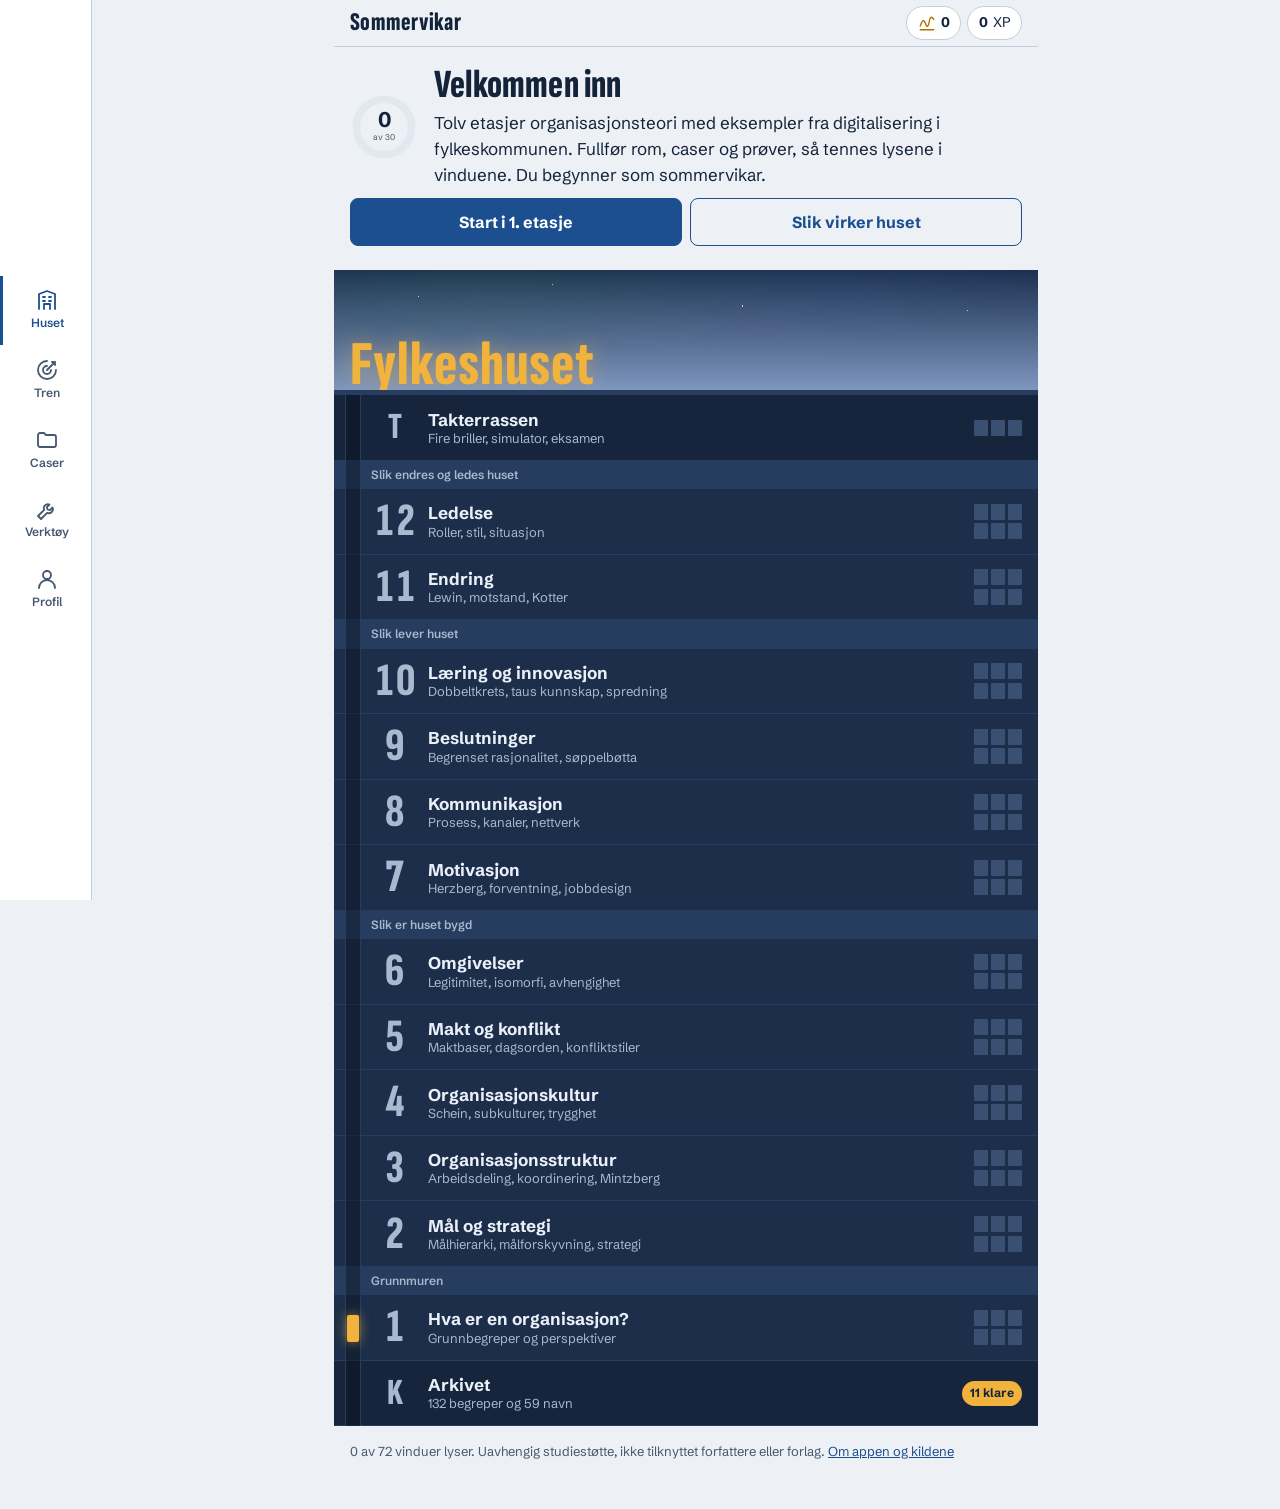
==== docs/index.html @ ef6d901f "Fylkeshuset: læringsapp i organisasjonsteori som installerbar nettapp Co-Authored-By: Claude Opus 5." ====
<!DOCTYPE html>
<html lang="nb">
<head>
<meta charset="utf-8">
<meta name="viewport" content="width=device-width, initial-scale=1, viewport-fit=cover">
<title>Fylkeshuset – organisasjonsteori</title>
<meta name="description" content="Spillifisert læringsapp i organisasjonsteori med caser fra kommunal og fylkeskommunal digitalisering.">
<meta name="theme-color" content="#1C2E49">
<meta name="color-scheme" content="light dark">
<link rel="manifest" href="manifest.webmanifest">
<link rel="icon" href="icons/icon.svg" type="image/svg+xml">
<link rel="apple-touch-icon" href="icons/apple-touch-icon.png">
<meta name="apple-mobile-web-app-capable" content="yes">
<meta name="mobile-web-app-capable" content="yes">
<meta name="apple-mobile-web-app-title" content="Fylkeshuset">
<meta name="apple-mobile-web-app-status-bar-style" content="black-translucent">
<link rel="preload" href="fonts/schibsted-grotesk-latin-400-normal.woff2" as="font" type="font/woff2" crossorigin>
<style>
@font-face{font-family:"Schibsted Grotesk";font-weight:400;font-style:normal;font-display:swap;src:url(fonts/schibsted-grotesk-latin-400-normal.woff2) format("woff2")}
@font-face{font-family:"Schibsted Grotesk";font-weight:400;font-style:italic;font-display:swap;src:url(fonts/schibsted-grotesk-latin-400-italic.woff2) format("woff2")}
@font-face{font-family:"Schibsted Grotesk";font-weight:600;font-style:normal;font-display:swap;src:url(fonts/schibsted-grotesk-latin-600-normal.woff2) format("woff2")}
@font-face{font-family:"Schibsted Grotesk";font-weight:700;font-style:normal;font-display:swap;src:url(fonts/schibsted-grotesk-latin-700-normal.woff2) format("woff2")}
@font-face{font-family:"Sofia Sans Extra Condensed";font-weight:600;font-style:normal;font-display:swap;src:url(fonts/sofia-sans-extra-condensed-latin-600-normal.woff2) format("woff2")}
@font-face{font-family:"Sofia Sans Extra Condensed";font-weight:800;font-style:normal;font-display:swap;src:url(fonts/sofia-sans-extra-condensed-latin-800-normal.woff2) format("woff2")}
</style>
<style>
:root{
  /* Fylkeshuset. Én venstrestilt kolonne. Fasaden er marineblå i begge temaer og er navet i appen.
     Rav er lys i vinduer og framdrift, blått er handling, grønt og rødt er bare riktig og galt. */
  --bg:#EDF1F6; --surface:#FFFFFF; --surface-2:#E1E8F0; --ink:#13233A; --ink-2:#46576E; --line:#C4CFDB;
  --action:#1B4F8F; --on-action:#FFFFFF; --action-soft:#DDE8F5;
  --glow:#F2B33D; --glow-ink:#754700; --glow-soft:#FBEED0; --mark:#B26F00;
  --ok:#17795A; --ok-soft:#DCF1E7; --bad:#B3362B; --bad-soft:#F9E2DF;
  --facade:#1C2E49; --facade-2:#263D5F; --facade-ink:#EAF0F8; --facade-ink-2:#A9B9CF; --pane:#3A5073;
  --sky-1:#1A2D4C; --sky-2:#7E97BF; --aur-k:.6;
  --f-display:"Sofia Sans Extra Condensed","FH Smal",sans-serif;
  --f-body:"Schibsted Grotesk",system-ui,-apple-system,"Segoe UI",Roboto,sans-serif;
  --r-s:4px; --r-m:8px; --fs:1;
  color-scheme:light;
}
@media (prefers-color-scheme:dark){
  :root:not([data-theme="light"]){
    --bg:#0A1422; --surface:#122035; --surface-2:#0E1A2B; --ink:#E8EEF6; --ink-2:#A8B7CB; --line:#2A3B55;
    --action:#8FBDF5; --on-action:#08121F; --action-soft:#192D49;
    --glow:#F5BC4B; --glow-ink:#F5BC4B; --glow-soft:#38290C; --mark:#F5BC4B;
    --ok:#62D3A4; --ok-soft:#0F3429; --bad:#FF9385; --bad-soft:#43201C;
    --facade:#15263E; --facade-2:#1F3554; --facade-ink:#EAF0F8; --facade-ink-2:#9FB0C8; --pane:#30476A;
    --sky-1:#050B15; --sky-2:#13233D; --aur-k:1;
    color-scheme:dark;
  }
}
:root[data-theme="dark"]{
  --bg:#0A1422; --surface:#122035; --surface-2:#0E1A2B; --ink:#E8EEF6; --ink-2:#A8B7CB; --line:#2A3B55;
  --action:#8FBDF5; --on-action:#08121F; --action-soft:#192D49;
  --glow:#F5BC4B; --glow-ink:#F5BC4B; --glow-soft:#38290C; --mark:#F5BC4B;
  --ok:#62D3A4; --ok-soft:#0F3429; --bad:#FF9385; --bad-soft:#43201C;
  --facade:#15263E; --facade-2:#1F3554; --facade-ink:#EAF0F8; --facade-ink-2:#9FB0C8; --pane:#30476A;
  --sky-1:#050B15; --sky-2:#13233D; --aur-k:1;
  color-scheme:dark;
}

/* Reserve for overskriftsfonten: smalner en lokal font slik at lange ord fortsatt får plass */
@font-face{font-family:"FH Smal";src:local("Arial Narrow"),local("Roboto Condensed"),local("Arial"),local("Roboto"),local("Helvetica Neue"),local("Liberation Sans");size-adjust:74%}

/* ---------- Grunnlag ---------- */
*,*::before,*::after{box-sizing:border-box}
html{height:100%;font-size:calc(100% * var(--fs));-webkit-text-size-adjust:100%}
body{margin:0;min-height:100%;background:var(--bg);color:var(--ink);font-family:var(--f-body);font-size:1.0625rem;line-height:1.55;overflow-x:hidden}
html.ov-open body{overflow:hidden}
h1,h2,h3,p,ul,ol,dl,dd,figure,blockquote,fieldset{margin:0;padding:0}
h1,h2{font-family:var(--f-display);font-weight:800;line-height:1.02;text-wrap:balance;letter-spacing:.005em}
h1{font-size:2.9rem} h2{font-size:1.85rem} h3{font-size:1rem;font-weight:700;line-height:1.3}
ul,ol{list-style:none} fieldset{border:0;min-width:0}
a{color:var(--action)} button,input,select,textarea{font:inherit;color:inherit}
button{cursor:pointer} button:disabled{cursor:default}
strong{font-weight:700}
:focus-visible{outline:3px solid var(--mark);outline-offset:2px}
[hidden]{display:none!important}
.vh2{position:absolute;width:1px;height:1px;overflow:hidden;clip:rect(0 0 0 0);white-space:nowrap}
.skip{position:absolute;left:-999px;top:0;background:var(--surface);padding:.5rem 1rem;z-index:50}
.skip:focus{left:0}
.dim{color:var(--ink-2);font-size:.9375rem}
.err{color:var(--bad);font-weight:600}
.ic{flex:none;vertical-align:-.2em}
.need-audio,.need-install{display:none!important}
.has-audio .need-audio{display:inline-flex!important}
.has-audio .need-audio.blk,.can-install .need-install{display:block!important}
.is-app .no-app{display:none!important}
.has-audio .no-audio{display:none}

/* ---------- Ramme ---------- */
.app{max-width:44rem;margin:0 auto;padding-bottom:5.25rem}
.top{position:sticky;top:0;z-index:5;display:flex;align-items:center;justify-content:space-between;gap:.75rem;padding:.4rem 1rem;background:var(--bg);border-bottom:1px solid var(--line)}
.merke{font:800 1.6rem/1 var(--f-display);color:var(--ink);text-decoration:none;letter-spacing:.01em}
.chips{display:flex;gap:.4rem}
.chip{display:inline-flex;align-items:center;gap:.3rem;min-height:2.1rem;padding:.15rem .65rem;border:1px solid var(--line);border-radius:2rem;background:var(--surface);color:var(--ink);text-decoration:none;font-size:.875rem;font-variant-numeric:tabular-nums}
.chip .ic{color:var(--mark)}
#view{padding:0 1rem 1rem;outline:0;display:flex;flex-direction:column;gap:1.5rem}
.tabs{position:fixed;left:0;right:0;bottom:0;z-index:6;display:flex;background:var(--surface);border-top:1px solid var(--line);padding-bottom:env(safe-area-inset-bottom,0)}
.tabs a{flex:1;display:flex;flex-direction:column;align-items:center;gap:.1rem;padding:.5rem .1rem .45rem;color:var(--ink-2);text-decoration:none;font-size:.75rem;font-weight:600;min-height:3.4rem;border-top:3px solid transparent;margin-top:-1px}
.tabs a.on{color:var(--action);border-top-color:var(--action)}
@media (min-width:62rem){
  body{padding-left:5.75rem}
  .tabs{top:0;right:auto;width:5.75rem;flex-direction:column;justify-content:center;border-top:0;border-right:1px solid var(--line)}
  .tabs a{flex:none;border-top:0;border-left:3px solid transparent;margin:0;padding:.8rem .1rem}
  .tabs a.on{border-left-color:var(--action)}
  .app{padding-bottom:2rem}
  .toasts{left:5.75rem}
}

/* ---------- Felles byggesteiner ---------- */
.btn{display:inline-flex;align-items:center;justify-content:center;gap:.5rem;min-height:3rem;padding:.55rem 1.15rem;border:1.5px solid var(--action);border-radius:var(--r-m);background:var(--action);color:var(--on-action);font-weight:700;font-size:1rem;line-height:1.2;text-decoration:none;text-align:center}
.btn.wide{width:100%}
.btn.ghost{background:transparent;color:var(--action)}
.btn.quiet{border-color:transparent;background:transparent;color:var(--action);padding-inline:.25rem;min-height:2.5rem}
.btn.danger{border-color:var(--bad);background:var(--bad);color:var(--surface)} .btn.quiet.danger{background:transparent;border-color:transparent;color:var(--bad)}
.btn:disabled{opacity:.45}
.ib{display:inline-flex;align-items:center;justify-content:center;width:2.75rem;height:2.75rem;flex:none;border:1.5px solid transparent;border-radius:var(--r-m);background:transparent;color:var(--ink)}
.ib:hover{background:var(--surface-2)} .ib.on{color:var(--action);border-color:var(--action);background:var(--action-soft)}
.ib.solid{background:var(--action);color:var(--on-action)}
.tg{min-height:2.25rem;padding:.2rem .7rem;border:1.5px solid var(--line);border-radius:2rem;background:var(--surface);font-size:.8125rem;font-weight:600;color:var(--ink-2)}
.tg.on{border-color:var(--action);background:var(--action-soft);color:var(--action)}
.chipb{display:inline-flex;align-items:center;min-height:2.4rem;padding:.3rem .8rem;border:1.5px solid var(--line);border-radius:2rem;background:var(--surface);font-size:.9375rem;text-align:left;line-height:1.25}
.chipb.on{border-color:var(--glow-ink);background:var(--glow-soft);color:var(--glow-ink);font-weight:700}
.rowb{display:flex;flex-wrap:wrap;gap:.6rem;align-items:center}
.rows{display:flex;flex-direction:column;gap:.5rem}
.rowb2,.door{display:grid;grid-template-columns:auto 1fr auto;gap:.8rem;align-items:center;width:100%;min-height:4rem;padding:.7rem .9rem;border:1px solid var(--line);border-left:.35rem solid var(--line);border-radius:var(--r-s);background:var(--surface);text-align:left;color:var(--ink)}
.rowb2:hover,.door:hover{border-color:var(--action)}
.rowb2.done,.door.done{border-left-color:var(--glow)}
.rowb2>.ic:first-child{color:var(--action)} .rowb2>.ic:last-child,.door>.ic{color:var(--ink-2)}
.dt{display:flex;flex-direction:column;gap:.1rem;min-width:0} .dt strong{line-height:1.25} .dt span{font-size:.875rem;color:var(--ink-2);line-height:1.35}
.rn{font:800 1.9rem/1 var(--f-display);min-width:1.6rem;text-align:center;color:var(--ink-2);font-variant-numeric:tabular-nums}
.rowb2.done .rn{color:var(--mark)}
.blk{display:block}
.sec{display:flex;flex-direction:column;gap:.7rem}
.sec>h2{padding-top:.2rem;border-top:3px solid var(--ink);padding-top:.55rem}
.vh{display:flex;flex-direction:column;gap:.5rem;padding-top:1.1rem}
.zl{font-size:.875rem;font-weight:600;color:var(--ink-2)}
.lead{font-size:1.125rem;max-width:36rem}
.backl{display:inline-flex;align-items:center;gap:.2rem;min-height:2.5rem;font-weight:600;text-decoration:none;align-self:flex-start}
.lbl{display:block;font-weight:700;font-size:.9375rem;margin-top:.3rem}
.ta,.tin,select{width:100%;padding:.65rem .75rem;border:1.5px solid var(--line);border-radius:var(--r-m);background:var(--surface);line-height:1.45}
.ta{resize:vertical;min-height:4.5rem} select{width:auto;padding:.4rem .5rem;min-height:2.5rem}
.ta:focus,.tin:focus{border-color:var(--action)}
.sw{display:flex;gap:.7rem;align-items:flex-start;min-height:2.75rem;padding:.35rem 0;cursor:pointer}
.sw input{width:1.4rem;height:1.4rem;flex:none;margin:.15rem 0 0;accent-color:var(--action)}
.seg{display:flex;flex-wrap:wrap;gap:.4rem;margin:.2rem 0}
.seg legend{font-weight:700;font-size:.9375rem;padding:0 0 .35rem;width:100%}
.seg label{flex:1;min-width:5.5rem;cursor:pointer}
.seg input{position:absolute;opacity:0;width:1px;height:1px}
.seg label span{display:flex;flex-direction:column;align-items:center;justify-content:center;min-height:2.75rem;padding:.3rem .5rem;border:1.5px solid var(--line);border-radius:var(--r-m);background:var(--surface);text-align:center;font-weight:600;font-size:.9375rem;line-height:1.2}
.seg small{font-weight:400;color:var(--ink-2);font-size:.8125rem}
.seg input:checked+span{border-color:var(--action);background:var(--action-soft);color:var(--action)}
.seg input:focus-visible+span{outline:3px solid var(--mark);outline-offset:2px}
.seg.sm label span{min-height:2.4rem;font-size:.8125rem}
.rng{display:flex;flex-direction:column;gap:.15rem;padding:.5rem 0}
.rng>span{display:flex;justify-content:space-between;gap:1rem} .rng small{color:var(--ink-2);font-size:.875rem}
.rng input{width:100%;accent-color:var(--action);min-height:2rem} .rng output{font-weight:700;font-variant-numeric:tabular-nums}
.names,.read{display:flex;flex-direction:column;gap:.55rem}
.names li{display:flex;flex-direction:column;padding-left:.8rem;border-left:2px solid var(--line)} .names span{color:var(--ink-2);font-size:.9375rem}
.read li{padding-left:.8rem;border-left:2px solid var(--line);font-size:.9375rem}
.note,em.note{font-style:normal;color:var(--ink-2);font-size:.8125rem}
.sec.note{font-size:1rem;color:var(--ink)}
.chipsl{display:flex;flex-wrap:wrap;gap:.4rem}
.tdef:not(:empty){padding:.7rem .9rem;background:var(--glow-soft);border-radius:var(--r-s);color:var(--ink)}
.pn{display:flex;justify-content:space-between;gap:1rem;border-top:1px solid var(--line);padding-top:.8rem}
.pn a{display:inline-flex;align-items:center;gap:.3rem;min-height:2.75rem;font-weight:600;text-decoration:none}
.toasts{position:fixed;left:0;right:0;top:.6rem;z-index:40;display:flex;flex-direction:column;align-items:center;gap:.4rem;pointer-events:none;padding:0 1rem}
.toast{display:flex;align-items:center;gap:.5rem;max-width:26rem;padding:.6rem .9rem;border-radius:var(--r-m);background:var(--ink);color:var(--bg);font-size:.9375rem;font-weight:600;box-shadow:0 6px 20px rgba(5,11,21,.3);animation:tin .25s ease-out}
.toast.big{background:var(--glow);color:#13233A;font-size:1.0625rem}
.toast.out{opacity:0;transition:opacity .4s}
@keyframes tin{from{transform:translateY(-.6rem);opacity:0}}

/* ---------- Huset ---------- */
.today{display:grid;grid-template-columns:auto 1fr;gap:.6rem 1rem;align-items:center;padding-top:1.1rem}
.today h1{font-size:2.5rem} .today p{margin-top:.25rem}
.tb{grid-column:1/-1;display:flex;flex-direction:column;gap:.5rem}
@media (min-width:34rem){.tb{flex-direction:row}}
.ring .rb{fill:none;stroke:var(--surface-2);stroke-width:7}
.ring .rf{fill:none;stroke:var(--glow);stroke-width:7;stroke-linecap:round;transition:stroke-dashoffset .6s}
.ring .rv{font:800 1.25rem var(--f-body);fill:var(--ink);font-variant-numeric:tabular-nums} .ring .rl{font-size:.5rem;fill:var(--ink-2)}
.sky{position:relative;height:7.5rem;margin:0 -1rem -1.5rem;background:linear-gradient(var(--sky-1),var(--sky-2));overflow:hidden}
.sky::before{content:"";position:absolute;inset:0;background:radial-gradient(1.5px 1.5px at 12% 22%,#fff 50%,transparent 51%),radial-gradient(1px 1px at 31% 12%,#fff 50%,transparent 51%),radial-gradient(1.5px 1.5px at 58% 30%,#fff 50%,transparent 51%),radial-gradient(1px 1px at 74% 14%,#fff 50%,transparent 51%),radial-gradient(1px 1px at 90% 34%,#fff 50%,transparent 51%);opacity:.7}
.au{position:absolute;inset:-45% -15% 5% -15%;background:radial-gradient(55% 55% at 28% 45%,rgba(98,224,160,.95),transparent 70%),radial-gradient(45% 50% at 68% 35%,rgba(110,170,255,.75),transparent 70%),radial-gradient(35% 45% at 52% 60%,rgba(176,124,240,.55),transparent 70%);filter:blur(16px);opacity:calc(var(--aur,.2) * var(--aur-k));animation:drift 18s ease-in-out infinite alternate}
@keyframes drift{from{transform:translateX(-4%) skewX(-6deg)}to{transform:translateX(4%) skewX(7deg)}}
.skilt{position:absolute;left:1rem;bottom:-.42rem;font:800 3.9rem/1 var(--f-display);color:var(--glow);letter-spacing:.015em;text-shadow:0 0 22px rgba(245,188,75,.45)}
.bldg{position:relative;margin:0 -1rem;background:var(--facade);color:var(--facade-ink);border-top:5px solid var(--facade-2)}
.shaft{position:absolute;left:.7rem;top:0;bottom:0;width:1rem;background:rgba(3,8,16,.35);border-inline:1px solid var(--facade-2)}
.car{position:absolute;left:1px;right:1px;top:0;height:1.7rem;background:var(--glow);border-radius:2px;box-shadow:0 0 12px rgba(245,188,75,.6);transition:top 1s cubic-bezier(.3,.1,.2,1)}
.fl{display:grid;grid-template-columns:3rem 1fr auto;gap:.6rem;align-items:center;min-height:4.1rem;padding:.45rem 1rem .45rem 2.3rem;border-bottom:1px solid var(--facade-2);color:inherit;text-decoration:none}
.fl:hover,.fl:focus-visible{background:var(--facade-2)}
.fl .no{font:800 2.9rem/1 var(--f-display);color:var(--facade-ink-2);text-align:center;font-variant-numeric:tabular-nums}
.fl.lit .no{color:var(--glow)}
.tx{display:flex;flex-direction:column;min-width:0} .ti{font-weight:700;line-height:1.25} .su{font-size:.8125rem;color:var(--facade-ink-2);line-height:1.3}
.win{display:grid;grid-template-columns:repeat(3,.85rem);gap:.22rem;flex:none}
.win i{height:1rem;background:var(--pane);border-radius:1px}
.win i.on{background:var(--glow);box-shadow:0 0 8px rgba(245,188,75,.65)}
.fl.full .win i.on{animation:glim 3.5s ease-in-out infinite alternate}
@keyframes glim{to{box-shadow:0 0 13px rgba(245,188,75,.95)}}
.fl.sp{background:rgba(3,8,16,.22)} .fl.sp .no{font-size:2.3rem}
.tag{font-size:.75rem;font-weight:700;padding:.2rem .5rem;border-radius:2rem;background:var(--glow);color:#13233A;white-space:nowrap}
.zone{padding:.3rem 1rem .3rem 2.3rem;font-size:.75rem;font-weight:600;color:var(--facade-ink-2);background:var(--facade-2)}
.fot{font-size:.8125rem;color:var(--ink-2);margin-top:-.6rem}

/* ---------- Etasje ---------- */
.fh{display:flex;flex-direction:column;gap:.6rem;padding-top:.6rem}
.fhr{display:grid;grid-template-columns:auto 1fr;gap:.9rem;align-items:end}
.super{font:800 7.6rem/.78 var(--f-display);color:var(--mark);font-variant-numeric:tabular-nums;letter-spacing:-.01em}
.fhr h1{font-size:clamp(1.8rem,7.4vw,3.1rem);hyphens:auto;overflow-wrap:anywhere}
.fmeta{display:flex;align-items:center;gap:.7rem;font-size:.875rem;color:var(--ink-2);flex-wrap:wrap}
.fmeta .win i{background:var(--surface-2);outline:1px solid var(--line)} .fmeta .win i.on{background:var(--glow);outline-color:var(--mark)}
.stars{display:flex;gap:.2rem;color:var(--line)} .stars .on{color:var(--mark)} .stars .on .ic{fill:var(--glow)}
.stars.sm{display:inline-flex}
.doors{display:flex;flex-direction:column;gap:.5rem}
.dw{width:.95rem;height:1.25rem;background:var(--surface-2);outline:1px solid var(--line);border-radius:1px}
.door.done .dw{background:var(--glow);outline-color:var(--mark);box-shadow:0 0 8px rgba(245,188,75,.6)}

/* ---------- Økter i fullskjerm ---------- */
.ov{position:fixed;inset:0;z-index:20;display:flex;flex-direction:column;background:var(--bg)}
.ov-top{display:flex;align-items:center;gap:.6rem;padding:.35rem .6rem;border-bottom:1px solid var(--line);min-height:3.4rem}
.ov-mid{flex:1;min-width:0;display:flex;align-items:center}
.ov-mid strong{font:800 1.5rem/1 var(--f-display);overflow:hidden;text-overflow:ellipsis;white-space:nowrap}
.cnt{font-size:.8125rem;font-weight:700;color:var(--ink-2);font-variant-numeric:tabular-nums;padding-right:.4rem;white-space:nowrap}
.ov-body{flex:1;overflow-y:auto;padding:1.1rem 1rem 1.5rem;outline:0;-webkit-overflow-scrolling:touch}
.col{max-width:40rem;margin:0 auto;display:flex;flex-direction:column;gap:1rem}
.ov-foot{display:flex;flex-direction:column;gap:.5rem;padding:.6rem 1rem calc(.6rem + env(safe-area-inset-bottom,0px));border-top:1px solid var(--line);background:var(--surface)}
.ov-foot:empty{display:none}
.ov-foot>*{max-width:40rem;width:100%;margin-inline:auto}
.ov-foot.two{flex-direction:row;justify-content:center} .ov-foot.two>*{flex:1;margin:0}
.prog,.xpbar,.mbar{height:.5rem;background:var(--surface-2);border-radius:1rem;overflow:hidden}
.prog{flex:1} .xpbar,.mbar{flex:none;width:100%}
.prog i,.xpbar i,.mbar i{display:block;height:100%;background:var(--glow);border-radius:1rem;transition:width .35s}
.segs{display:flex;gap:3px;flex:1} .segs i{flex:1;height:.45rem;background:var(--surface-2);border-radius:1px} .segs i.on{background:var(--glow)} .segs i.cur{background:var(--mark)}
.hint{font-size:.9375rem;color:var(--ink-2)} .hint.c{text-align:center;padding:.6rem 0}

.kort{display:flex;flex-direction:column;gap:.8rem}
.kort>h2{font-size:2.2rem}
.kort p{max-width:65ch}
.praksis,.teori{padding:.75rem .95rem;border-left:.3rem solid var(--action);background:var(--action-soft);border-radius:0 var(--r-s) var(--r-s) 0;display:flex;flex-direction:column;gap:.2rem}
.praksis .lbl,.teori .lbl{margin:0;font-size:.8125rem;color:var(--action)}
.teori{border-left-color:var(--mark);background:var(--glow-soft)} .teori .lbl{color:var(--glow-ink)}
.kilde{font-size:.875rem;color:var(--ink-2)}
.end{align-items:flex-start;padding-top:1rem}
.bigno{font:800 6rem/.85 var(--f-display);color:var(--mark);font-variant-numeric:tabular-nums}
.bigno span{font-size:1.9rem;color:var(--ink-2);letter-spacing:.01em}
.bigno.sm2{font-size:3.6rem} .bigno.sm2 span{font-size:1.4rem}
.xpline{display:inline-flex;align-items:center;gap:.3rem;font-weight:700;color:var(--glow-ink);background:var(--glow-soft);padding:.25rem .7rem;border-radius:2rem}
.take,.missl,.stepl{display:flex;flex-direction:column;gap:.5rem;width:100%}
.take li,.stepl li{padding-left:.8rem;border-left:3px solid var(--glow)}
.stepl{counter-reset:s} .stepl li{counter-increment:s} .stepl li::before{content:counter(s) ". ";font-weight:700}
.missl li{display:flex;flex-direction:column;gap:.15rem;padding:.6rem .8rem;border:1px solid var(--line);border-radius:var(--r-s);background:var(--surface)} .missl span{color:var(--ink-2);font-size:.9375rem}
.lamp{width:4.2rem;height:5.2rem;background:var(--facade);border-radius:2px;padding:.45rem;display:block}
.lamp i{display:block;height:100%;background:var(--glow);box-shadow:0 0 22px rgba(245,188,75,.8);animation:tenn 1.1s ease-out}
.lamp.wait i{animation:puls 1.6s ease-in-out infinite alternate}
@keyframes tenn{0%{background:var(--pane);box-shadow:none}35%{background:var(--glow)}50%{background:var(--pane)}70%,100%{background:var(--glow)}}
@keyframes puls{from{opacity:.35}to{opacity:1}}

/* ---------- Modeller ---------- */
.mbox{display:flex;flex-direction:column;gap:.6rem}
.modell{display:flex;flex-direction:column;gap:.4rem}
.mwrap{overflow-x:auto;padding:.6rem;border:1px solid var(--line);border-radius:var(--r-s);background:var(--surface)}
.msvg{display:block;width:100%;height:auto;max-width:30rem;margin:0 auto;color:var(--ink)}
.msvg text{font:600 12px var(--f-body);fill:currentColor} .msvg .sm{font-size:11px;font-weight:400}
.msvg .ml{stroke:currentColor;stroke-width:1.4;fill:none} .msvg .zig{stroke-width:2}
.msvg .wave{stroke:var(--action);stroke-width:1.5;stroke-dasharray:6 5}
.mp{cursor:pointer;outline:0}
.mp>rect,.mp>ellipse,.mp>polygon,.ms>rect,.ms>polygon{fill:var(--surface-2);stroke:currentColor;stroke-width:1.3}
.ms>rect,.ms>polygon{fill:none;stroke-dasharray:3 3}
.mp>.dash{fill:transparent;stroke-dasharray:5 4} .mp>.hit{fill:transparent;stroke:none}
.mp:hover>rect:not(.dash):not(.hit),.mp:hover>ellipse,.mp:hover>polygon{fill:var(--action-soft)}
.mp:focus-visible>rect,.mp:focus-visible>ellipse,.mp:focus-visible>polygon{stroke:var(--mark);stroke-width:3}
.mp[data-on]>rect:not(.dash):not(.hit),.mp[data-on]>ellipse,.mp[data-on]>polygon{fill:var(--glow);stroke:var(--mark);stroke-width:2}
.mp[data-on]>rect:not(.dash):not(.hit)~text,.mp[data-on]>ellipse~text,.mp[data-on]>polygon~text{fill:#13233A}
.mp[data-on]>.dash{stroke:var(--mark);stroke-width:3;stroke-dasharray:none}
.mp[data-on]>path.ml,.mp[data-on]>polyline.ml{stroke:var(--mark);stroke-width:3}
.mp[data-on]>.hit~text,.mp[data-on]>.dash~text{fill:var(--mark);font-weight:700}
.msvg .pl{fill:var(--surface-2);stroke:var(--line)} .msvg .mid{stroke:var(--line);stroke-dasharray:4 4} .msvg .q{fill:var(--ink-2)}
.sd circle{stroke:var(--ink);stroke-width:1.6;fill:var(--surface)} .sd text{font-size:11px}
.sd.hp circle{fill:var(--ink)} .sd.hp text{fill:var(--bg)} .sd.hn circle{stroke-dasharray:3 2.5}
figcaption{font-size:.875rem;color:var(--ink-2)}
.mchips{display:flex;flex-wrap:wrap;gap:.4rem}
.minfo{padding:.75rem .95rem;background:var(--glow-soft);border-left:.3rem solid var(--mark);border-radius:0 var(--r-s) var(--r-s) 0;min-height:4.6rem;color:var(--ink)}
.minfo h3{margin-bottom:.15rem} .minfo .dim{color:var(--ink-2)}

/* ---------- Spørsmål ---------- */
.from{font-size:.8125rem;font-weight:600;color:var(--ink-2)}
.scen{padding:.75rem .95rem;border-left:.3rem solid var(--ink);background:var(--surface);border-radius:0 var(--r-s) var(--r-s) 0;font-size:1.0625rem}
.qq{font-family:var(--f-body);font-size:1.25rem;font-weight:700;line-height:1.3;letter-spacing:0}
.gap{display:inline-block;min-width:5.5rem;padding:0 .3rem;border-bottom:3px solid var(--mark);color:var(--glow-ink);text-align:center}
.opts{display:flex;flex-direction:column;gap:.5rem}
.opts.two{flex-direction:row} .opts.two .opt{flex:1;justify-content:center}
.opt{display:flex;gap:.6rem;align-items:flex-start;width:100%;min-height:3.25rem;padding:.8rem .9rem;border:1.5px solid var(--line);border-radius:var(--r-m);background:var(--surface);text-align:left;line-height:1.35;color:var(--ink)}
.opt:not(:disabled):hover{border-color:var(--action)}
.opt.sel{border-color:var(--action);background:var(--action-soft)}
.opt.ok,.opt.p2{border-color:var(--ok);background:var(--ok-soft)} .opt.bad,.opt.p0{border-color:var(--bad);background:var(--bad-soft)}
.opt.p1{border-color:var(--mark);background:var(--glow-soft)}
.opt.miss{border-color:var(--ok);border-style:dashed} .opt.dimd{opacity:.55}
.opt:disabled{opacity:1} .opt.dimd:disabled{opacity:.55}
.mk{flex:none;width:1.15rem;display:inline-flex;margin-top:.1rem} .mk:empty{display:none}
.ok>.mk{color:var(--ok)} .bad>.mk{color:var(--bad)} .miss>.mk{color:var(--ok)}
.match{display:grid;grid-template-columns:1fr 1fr;gap:.5rem}
.mcol{display:flex;flex-direction:column;gap:.45rem}
.mitem,.oitem{display:flex;gap:.5rem;align-items:flex-start;width:100%;min-height:3.1rem;padding:.55rem .6rem;border:1.5px solid var(--line);border-radius:var(--r-m);background:var(--surface);text-align:left;font-size:.9375rem;line-height:1.3;color:var(--ink)}
.mitem.sel{border-color:var(--action);background:var(--action-soft)} .mitem.set{border-color:var(--mark)}
.nb{flex:none;display:inline-flex;align-items:center;justify-content:center;width:1.5rem;height:1.5rem;border-radius:50%;background:var(--ink);color:var(--bg);font-size:.8125rem;font-weight:700}
.nb.e{background:transparent;border:1.5px dashed var(--line)}
.ord{display:flex;flex-direction:column;gap:.4rem;counter-reset:o}
.ord li{counter-increment:o;display:flex;gap:.5rem;align-items:center} .ord li::before{content:counter(o);font:800 1.6rem/1 var(--f-display);color:var(--mark);min-width:1.2rem;text-align:center}
.ord .oitem{border-color:var(--mark)}
.pool{display:flex;flex-direction:column;gap:.4rem;padding-top:.6rem;border-top:1px dashed var(--line)} .pool:empty{display:none}
.res{display:flex;flex-direction:column;gap:.4rem}
.res li{display:flex;gap:.55rem;align-items:flex-start;padding:.55rem .7rem;border:1.5px solid;border-radius:var(--r-m);line-height:1.35}
.res li.ok{border-color:var(--ok);background:var(--ok-soft)} .res li.bad{border-color:var(--bad);background:var(--bad-soft)}
.res.num{counter-reset:n} .res.num li{counter-increment:n} .res.num li>span:last-child::before{content:counter(n) ". ";font-weight:700}
.res li>span:last-child{display:block}
.sitem{display:flex;flex-direction:column;gap:.4rem;justify-content:center;min-height:7rem;padding:1rem;border:2px solid var(--line);border-radius:var(--r-m);background:var(--surface);font-size:1.125rem;font-weight:600;text-align:center}
.sitem.ok{border-color:var(--ok);background:var(--ok-soft)} .sitem.bad{border-color:var(--bad);background:var(--bad-soft)}
.sres{font-size:.9375rem;font-weight:700} .sitem.ok .sres{color:var(--ok)} .sitem.bad .sres{color:var(--bad)}
.scats{display:grid;grid-template-columns:1fr 1fr;gap:.5rem} .scats.n3{grid-template-columns:1fr} .scats .btn{min-height:3.4rem}
@media (min-width:30rem){.scats.n3{grid-template-columns:repeat(3,1fr)}}
.fb{padding:.8rem .95rem;border:1.5px solid;border-radius:var(--r-m);display:flex;flex-direction:column;gap:.3rem}
.fb.ok,.fb.p2{border-color:var(--ok);background:var(--ok-soft)} .fb.bad,.fb.p0{border-color:var(--bad);background:var(--bad-soft)} .fb.part,.fb.p1{border-color:var(--mark);background:var(--glow-soft)}
.fbh{display:flex;flex-wrap:wrap;align-items:center;gap:.45rem}
.fb.ok .fbh,.fb.p2 .fbh{color:var(--ok)} .fb.bad .fbh,.fb.p0 .fbh{color:var(--bad)} .fb.part .fbh,.fb.p1 .fbh{color:var(--glow-ink)}
.gain{font-size:.8125rem;font-weight:700;padding:.1rem .5rem;border-radius:2rem;background:var(--surface);color:var(--ink)}
.andre{font-size:.9375rem} .andre summary{cursor:pointer;font-weight:600;color:var(--action);min-height:2.5rem;display:flex;align-items:center} .andre p{margin-top:.5rem;color:var(--ink-2)}

/* ---------- Simulator, kort, briller, veileder ---------- */
.meters{display:grid;grid-template-columns:1fr 1fr;gap:.5rem .9rem;padding:.7rem .8rem;border:1px solid var(--line);border-radius:var(--r-s);background:var(--surface);width:100%}
.meter{display:flex;flex-direction:column;gap:.25rem;font-size:.8125rem;font-weight:600} .meter>span{display:flex;justify-content:space-between}
.meter em{font-style:normal;font-variant-numeric:tabular-nums} em.up{color:var(--ok)} em.dn{color:var(--bad)}
.meter .mbar i{background:var(--action)} .meter.low .mbar i{background:var(--bad)}
.path{display:flex;flex-direction:column;gap:.4rem;width:100%;counter-reset:p}
.path li{counter-increment:p;display:grid;grid-template-columns:1.6rem 1fr;gap:0 .5rem;padding:.45rem .6rem;border:1px solid var(--line);border-left:.3rem solid var(--line);border-radius:var(--r-s);background:var(--surface)}
.path li::before{content:counter(p);grid-row:1/3;font:800 1.5rem/1.1 var(--f-display);color:var(--ink-2)} .path li.ok{border-left-color:var(--glow)} .path span{font-size:.875rem;color:var(--ink-2)}
.flash{display:flex;flex-direction:column;gap:.8rem;justify-content:center;width:100%;min-height:17rem;padding:1.4rem 1.2rem;border:1.5px solid var(--line);border-top:.5rem solid var(--facade);border-radius:var(--r-s);background:var(--surface);text-align:left;color:var(--ink)}
.flash.flip{border-top-color:var(--glow)}
.ft{font:800 2.7rem/1 var(--f-display);hyphens:auto;overflow-wrap:anywhere} .fd{font-size:1.125rem}
.rate{display:grid;grid-template-columns:repeat(3,1fr);gap:.5rem} .rate .btn{padding-inline:.3rem}
.lensb{display:grid;grid-template-columns:1fr 1fr;gap:.5rem}
.lensb button{display:flex;align-items:center;gap:.5rem;min-height:3rem;padding:.5rem .7rem;border:1.5px solid var(--line);border-radius:var(--r-m);background:var(--surface);font-weight:600;text-align:left;color:var(--ink)}
.lensb button.seen{border-color:var(--mark)} .lensb button[aria-selected="true"]{border-color:var(--action);background:var(--action-soft);color:var(--action)}
.lensp{display:flex;flex-direction:column;gap:.3rem;padding:.9rem 1rem;border:1px solid var(--line);border-radius:var(--r-s);background:var(--surface)} .lensp h3{margin-top:.5rem}
.ask{font-style:italic;color:var(--ink-2)}
.chat{gap:.7rem}
.sug{display:flex;flex-direction:column;gap:.4rem;align-items:flex-start}
.ticks{display:flex;flex-direction:column}
.how{display:flex;flex-direction:column;gap:.8rem} .how dt{font-weight:700} .how dd{color:var(--ink-2)}

/* ---------- Verktøy ---------- */
.exn{display:flex;gap:.5rem;align-items:flex-start;padding:.55rem .8rem;border:1.5px dashed var(--mark);border-radius:var(--r-s);font-size:.9375rem;color:var(--glow-ink);background:var(--glow-soft)}
.tlist{display:flex;flex-direction:column;gap:.6rem}
.tlist li{display:flex;flex-direction:column;gap:.4rem;padding:.6rem;border:1px solid var(--line);border-radius:var(--r-s);background:var(--surface)}
.tl1{display:flex;gap:.5rem;align-items:center} .tl1 .tin{flex:1;min-width:0}
.tl2{display:flex;flex-wrap:wrap;gap:.4rem .9rem;align-items:center;font-size:.875rem} .tl2 label,.mini{display:inline-flex;align-items:center;gap:.35rem;font-size:.875rem;white-space:nowrap}
.strat{margin-left:auto;font-weight:700;color:var(--glow-ink);background:var(--glow-soft);padding:.15rem .6rem;border-radius:2rem}
.tug{height:1.1rem;background:var(--ink-2);border-radius:1rem;overflow:hidden;position:relative}
.tug i{display:block;height:100%;background:var(--action);transition:width .35s} .tug::after{content:"";position:absolute;left:50%;top:-2px;bottom:-2px;width:2px;background:var(--bg)}
.tugl{display:flex;justify-content:space-between;font-size:.875rem;font-weight:600}
.ksteps{display:flex;flex-direction:column;gap:.7rem;counter-reset:k}
.ksteps li{counter-increment:k} .ksteps legend::before{content:counter(k) ". "}

/* ---------- Profil og arkiv ---------- */
.cal{display:grid;grid-template-columns:repeat(7,1fr);gap:.3rem;max-width:20rem}
.cal b{font-size:.6875rem;font-weight:600;color:var(--ink-2);text-align:center}
.cal i,.legend i{display:block;height:1.5rem;background:var(--surface-2);border-radius:2px}
.cal i.on,.legend i.on{background:var(--glow)} .cal i.some,.legend i.some{background:var(--glow-soft);outline:1px solid var(--mark);outline-offset:-1px}
.cal i.frz,.legend i.frz{background:var(--action-soft);outline:1px dashed var(--action);outline-offset:-1px} .cal i.fut{opacity:.35} .cal i.now{box-shadow:0 0 0 2px var(--ink)}
.legend{display:flex;flex-wrap:wrap;gap:.3rem 1rem;font-size:.8125rem;color:var(--ink-2)} .legend span{display:inline-flex;align-items:center;gap:.35rem} .legend i{width:1rem;height:1rem}
.mast{display:flex;flex-direction:column}
.mast a{display:grid;grid-template-columns:1.5rem minmax(0,1fr) 4.5rem 3rem;gap:.6rem;align-items:center;min-height:2.75rem;padding:.2rem 0;border-bottom:1px solid var(--line);color:var(--ink);text-decoration:none;font-size:.9375rem}
.mn{font:800 1.5rem/1 var(--f-display);color:var(--ink-2);text-align:center} .mt{overflow:hidden;text-overflow:ellipsis;white-space:nowrap}
.mb{height:.5rem;background:var(--surface-2);border-radius:1rem;overflow:hidden} .mb i{display:block;height:100%;background:var(--glow)}
.mpc{font-size:.8125rem;color:var(--ink-2);text-align:right;font-variant-numeric:tabular-nums}
.badges{display:grid;grid-template-columns:repeat(auto-fill,minmax(9.5rem,1fr));gap:.5rem}
.badge{display:flex;flex-direction:column;gap:.15rem;padding:.7rem;border:1.5px dashed var(--line);border-radius:var(--r-s);color:var(--ink-2)}
.badge strong{font-size:.9375rem;line-height:1.2} .badge span{font-size:.8125rem;line-height:1.3}
.badge.on{border:1.5px solid var(--mark);background:var(--glow-soft);color:var(--ink)} .badge.on .ic{color:var(--mark)}
.about h3{margin-top:.4rem}
.arkbar{display:flex;flex-wrap:wrap;gap:.5rem;align-items:center}
.tabs2{display:flex;border:1.5px solid var(--line);border-radius:var(--r-m);overflow:hidden}
.tabs2 button{min-height:2.75rem;padding:.3rem 1rem;border:0;background:var(--surface);font-weight:600;color:var(--ink-2)} .tabs2 button[aria-selected="true"]{background:var(--action);color:var(--on-action)}
.srch{flex:1;min-width:11rem;display:flex;align-items:center;gap:.4rem;padding:0 .7rem;border:1.5px solid var(--line);border-radius:var(--r-m);background:var(--surface);color:var(--ink-2)}
.srch input{flex:1;min-width:0;min-height:2.75rem;border:0;background:transparent;color:var(--ink);outline:0} .srch:focus-within{border-color:var(--action)}
.gloss{display:flex;flex-direction:column}
.gloss>div{padding:.65rem 0;border-bottom:1px solid var(--line)}
.gloss dt{display:flex;justify-content:space-between;gap:.8rem;align-items:center;font-weight:700} .gloss dd{color:var(--ink-2);font-size:.9375rem}
.pips{display:inline-flex;gap:.18rem;flex:none} .pips i{width:.45rem;height:.45rem;border-radius:50%;background:var(--surface-2);outline:1px solid var(--line)} .pips i.on{background:var(--glow);outline-color:var(--mark)}

@media (prefers-reduced-motion:reduce){
  *,*::before,*::after{animation:none!important;transition:none!important;scroll-behavior:auto!important}
}

</style>
</head>
<body>
<a class="skip" href="#view">Hopp til innholdet</a>
<div class="app">
  <header class="top">
    <a class="merke" href="#huset">Fylkeshuset</a>
    <div class="chips"><a class="chip" href="#profil" id="chip-st"></a><a class="chip" href="#profil" id="chip-xp"></a></div>
  </header>
  <main id="view" tabindex="-1"></main>
</div>
<nav class="tabs" aria-label="Hovedmeny">
  <a href="#huset" data-t="huset"><svg class="ic" width="24" height="24" viewBox="0 0 24 24" fill="none" stroke="currentColor" stroke-width="1.8" stroke-linecap="round" stroke-linejoin="round" aria-hidden="true"><path d="M4 21V6l8-3 8 3v15M9 21v-5h6v5M8 9h2M14 9h2M8 13h2M14 13h2"/></svg>Huset</a>
  <a href="#tren" data-t="tren"><svg class="ic" width="24" height="24" viewBox="0 0 24 24" fill="none" stroke="currentColor" stroke-width="1.8" stroke-linecap="round" stroke-linejoin="round" aria-hidden="true"><path d="M12 3a9 9 0 1 0 9 9M12 8a4 4 0 1 0 4 4M12 12l8-8M17 4h3v3"/></svg>Tren</a>
  <a href="#caser" data-t="caser"><svg class="ic" width="24" height="24" viewBox="0 0 24 24" fill="none" stroke="currentColor" stroke-width="1.8" stroke-linecap="round" stroke-linejoin="round" aria-hidden="true"><path d="M3 7a2 2 0 0 1 2-2h4l2 2h8a2 2 0 0 1 2 2v8a2 2 0 0 1-2 2H5a2 2 0 0 1-2-2z"/></svg>Caser</a>
  <a href="#verktoy" data-t="verktoy"><svg class="ic" width="24" height="24" viewBox="0 0 24 24" fill="none" stroke="currentColor" stroke-width="1.8" stroke-linecap="round" stroke-linejoin="round" aria-hidden="true"><path d="M14.5 6.5a4 4 0 0 0-5.3 5.3L3 18l3 3 6.2-6.2a4 4 0 0 0 5.3-5.3l-2.6 2.6-2.4-.6-.6-2.4z"/></svg>Verktøy</a>
  <a href="#profil" data-t="profil"><svg class="ic" width="24" height="24" viewBox="0 0 24 24" fill="none" stroke="currentColor" stroke-width="1.8" stroke-linecap="round" stroke-linejoin="round" aria-hidden="true"><path d="M12 12a4 4 0 1 0 0-8 4 4 0 0 0 0 8zM4 21a8 8 0 0 1 16 0"/></svg>Profil</a>
</nav>
<div id="ov" class="ov" role="dialog" aria-modal="true" hidden></div>
<div id="toasts" class="toasts" role="status" aria-live="polite"></div>
<script>
'use strict';
/* Fylkeshuset – faginnhold, etasje 1–3.
   Tekstkort har h (overskrift), b (brødtekst), ex (i praksis), fig (modell), src (kilde).
   Spørsmål har ty: mc (a[0] er riktig), tf (sant), multi (ok/no), match (pairs), order (items i riktig rekkefølge),
   sort (cats + items [tekst, kategori]), gap (q med ___, a[0] er riktig). */
const F = [];

F.push({
  n: 1, id: 'f1', zone: 0,
  t: `Hva er en organisasjon?`,
  k: `Organisasjon og organisasjonsteori`,
  intro: `Før du tar heisen videre, trenger du grunnmuren. Hva skiller en organisasjon fra en vennegjeng, hvorfor er fylkeskommunen noe annet enn en bedrift, og hva skal du egentlig med teori?`,
  rooms: [
    { id: 'f1r1', t: `Et system med et oppdrag`, cards: [
      { h: `Hva gjør noe til en organisasjon?`,
        b: `En mye brukt definisjon sier at en organisasjon er **et sosialt system som er bevisst konstruert for å løse oppgaver og nå bestemte mål**. Hvert ledd betyr noe. *Sosialt* fordi mennesker samhandler. *System* fordi delene henger sammen og trenger ressurser utenfra. *Bevisst konstruert* fordi noen har valgt arbeidsdeling og regler. *Mål* fordi organisasjonen finnes for å få noe til.`,
        ex: `Skarvøy fylkeskommune er konstruert for å løse oppgaver som videregående opplæring, fylkesveier, kollektivtransport og tannhelse. Køen på bussholdeplassen deler et mål om å komme fram, men ingen har organisert den.`,
        src: `Definisjonen bygger på Etzioni og brukes i de fleste lærebøker, også hos Jacobsen og Thorsvik.` },
      { h: `Hvorfor organiserer vi oss?`,
        b: `Organisasjoner løser to problemer samtidig. **Arbeidsdeling** lar folk spesialisere seg og bli gode på noe. **Koordinering** sørger for at de spesialiserte bidragene henger sammen. Jo mer du deler opp arbeidet, jo større blir behovet for å samordne. Nesten alle temaene videre i huset handler om denne spenningen.`,
        ex: `Når fylkeskommunen innfører nytt saksbehandlingssystem, trengs jurister, arkivarer, IT-arkitekter og saksbehandlere. Hver gruppe kan sitt. Prosjektet står og faller på om noen får bidragene til å møtes.` },
      { ty: 'mc', q: `Hvilket kjennetegn skiller tydeligst en organisasjon fra en tilfeldig gruppe mennesker?`,
        a: [`Den er bevisst konstruert for å løse oppgaver og nå mål`, `Den består av mange mennesker`, `Medlemmene kjenner hverandre godt`, `Den har eget bygg og egen logo`],
        why: `Størrelse, vennskap og bygg avgjør ikke. Det avgjørende er at noen har konstruert arbeidsdeling og regler for å nå bestemte mål.` },
      { h: `Formelt og uformelt`,
        b: `Organisasjonskartet viser den **formelle** organisasjonen: stillinger, linjer, regler og rutiner. Ved siden av lever den **uformelle**: vaner, vennskap, uskrevne regler og hvem folk faktisk spør om råd. Begge påvirker hva som skjer. Den som bare leser organisasjonskartet, forstår halve huset.`,
        ex: `På papiret går alle bestillinger til IT gjennom tjenesteportalen. I praksis går mange innom Nora i tredje etasje først, fordi hun vet hvem som kan hjelpe. Det er uformell struktur i arbeid.` },
      { ty: 'tf', q: `Den uformelle organisasjonen er et tegn på at ledelsen har mistet kontrollen.`, sant: false,
        why: `Uformelle trekk finnes i alle organisasjoner. De kan både støtte og motvirke de formelle målene, og gode ledere regner med dem.` }
    ]},
    { id: 'f1r2', t: `Det offentlige er annerledes`, cards: [
      { h: `Folkevalgt styring`,
        b: `En fylkeskommune ledes ytterst av **folkevalgte**. Fylkestinget vedtar mål og budsjett, og administrasjonen under fylkeskommunedirektøren iverksetter. Målene er derfor resultat av politiske kompromisser. De kan være mange, vage og delvis i strid med hverandre. Det er en del av demokratiet og ikke et tegn på dårlig ledelse.`,
        ex: `Fylkestinget vil ha bedre digitale tjenester, lavere kostnader, lokale arbeidsplasser og sterkere personvern samtidig. Digitaliseringsavdelingen må leve med alle fire.`,
        src: `Christensen mfl. kaller offentlige organisasjoner multifunksjonelle: de skal ivareta mange hensyn på én gang.` },
      { h: `Verdier en bedrift kan velge bort`,
        b: `Offentlige organisasjoner skal ivareta **likebehandling, rettssikkerhet, åpenhet og etterprøvbarhet**. Lover om forvaltning, innsyn, arkiv, personvern, universell utforming og anskaffelser setter rammer for hvordan arbeidet gjøres. Rammene gjør noen ting tregere. De gjør også at innbyggerne kan stole på forvaltningen.`,
        ex: `En oppstartsbedrift kan lansere en halvferdig app og rette feil underveis. Fylkeskommunen må først vite hvor dataene lagres, om løsningen kan brukes med skjermleser, og hvordan vedtak dokumenteres.` },
      { ty: 'multi', q: `Hvilke trekk er typiske for offentlige organisasjoner?`,
        ok: [`Folkevalgt ledelse`, `Mange og delvis motstridende mål`, `Krav om åpenhet og likebehandling`],
        no: [`Overskudd til eierne som hovedmål`, `Fritt valg av hvilke kunder de vil betjene`],
        why: `Offentlige organisasjoner er politisk styrt, skal ivareta mange hensyn samtidig og kan ikke velge bort innbyggere.` },
      { h: `Ingen kunder, men innbyggere`,
        b: `Fylkeskommunen får det meste av inntektene fra **bevilgninger** og ikke fra salg i et marked. Den kan ikke velge bort ulønnsomme brukere, og brukerne kan sjelden velge en konkurrent. Suksess måles derfor i samfunnsnytte og legitimitet. Spørsmålet er sjelden om noe lønner seg. Spørsmålet er om det er riktig bruk av fellesskapets ressurser.`,
        ex: `Den digitale søknaden om skoleskyss skal brukes av alle elever i fylket. De med svake digitale ferdigheter eller dårlig nettdekning har krav på et like godt tilbud.` },
      { ty: 'mc', q: `Marit sier: «Vi kan ikke prioritere bare de enkleste brukerne, selv om det ville gitt raskest gevinst.» Hvilket trekk ved offentlig sektor peker hun på?`,
        a: [`Likebehandling og plikten til å betjene alle`, `Kravet om økonomisk overskudd`, `Konkurranse fra private tilbydere`, `Den uformelle organisasjonen`],
        why: `En bedrift kan velge de mest lønnsomme kundene. Offentlige tjenester skal nå alle som har rett på dem.` }
    ]},
    { id: 'f1r3', t: `Teori som briller`, cards: [
      { h: `Fra maskin til menneske`,
        b: `Tidlig på 1900-tallet lette klassikerne etter den ene beste måten å organisere på. **Taylor** delte arbeidet i små, målbare operasjoner. **Weber** beskrev byråkratiet med hierarki, regler og faglig kompetanse. **Fayol** formulerte prinsipper for administrasjon. Så kom **Human relations**-bevegelsen etter Hawthorne-studiene og viste at sosiale forhold, normer og oppmerksomhet påvirker innsatsen.`,
        ex: `Digital taylorisme er et levende begrep. Systemer som måler tastetrykk og saker per time, gjentar Taylors logikk med ny teknologi. Human relations minner om at folk reagerer på hvordan målingen oppleves.` },
      { h: `Det kommer an på`,
        b: `Fra 1960-tallet ble organisasjoner forstått som **åpne systemer** som er avhengige av omgivelsene. **Kontingensteorien** sier at det ikke finnes én beste struktur. Den beste løsningen avhenger av situasjonen: oppgaver, teknologi, størrelse og omgivelser. Senere kom institusjonell teori, som viser at organisasjoner også former seg etter hva som oppfattes som riktig og moderne.`,
        fig: 'system',
        ex: `Teamet som drifter lønnssystemet, trenger stabile rutiner. Teamet som utforsker KI-assistenter, trenger frihet til å prøve og feile. Samme fylkeskommune, ulike situasjoner, ulik organisering.` },
      { ty: 'match', q: `Koble navn og bidrag.`,
        pairs: [[`Taylor`, `Vitenskapelig arbeidsledelse`], [`Weber`, `Byråkratiet som idealtype`], [`Hawthorne-studiene`, `Sosiale forhold påvirker innsats`], [`Kontingensteori`, `Beste struktur avhenger av situasjonen`]],
        why: `Klassikerne lette etter én beste løsning. Human relations la til mennesket, og kontingensteorien la til situasjonen.` },
      { h: `Fire briller på samme sak`,
        b: `Ingen teori fanger alt. **Bolman og Deal** foreslår fire rammer. Den **strukturelle** ser mål, roller og regler. **Human resource**-rammen ser behov, kompetanse og relasjoner. Den **politiske** ser interesser, makt og knappe ressurser. Den **symbolske** ser mening, kultur og fortellinger. Christensen mfl. gjør et beslektet skille for offentlig sektor mellom et instrumentelt perspektiv, et kulturperspektiv og et myteperspektiv.`,
        ex: `Et forsinket skjemaprosjekt kan skyldes uklare roller (struktur), manglende opplæring (human resource), dragkamp om ressurser (politikk) eller at ingen tror på prosjektet (symbol). Hver brille peker mot ulike tiltak.` },
      { ty: 'mc', q: `«Problemet er at ingen vet hvem som eier prosessen. Vi må tegne opp ansvar og beslutningslinjer.» Hvilken ramme snakker?`,
        a: [`Den strukturelle`, `Human resource-rammen`, `Den politiske`, `Den symbolske`],
        why: `Roller, ansvar og beslutningslinjer er kjernen i den strukturelle rammen.` }
    ]}
  ],
  quiz: [
    { ty: 'mc', q: `Hva menes med at en organisasjon er et system?`,
      a: [`Delene er gjensidig avhengige, og helheten trenger ressurser fra omgivelsene`, `Alt arbeid er automatisert`, `Alle ansatte følger de samme rutinene`, `Organisasjonen har ett felles IT-system`],
      why: `Systemtenkning handler om sammenhenger: mellom delene innad, og mellom organisasjonen og omgivelsene.` },
    { ty: 'tf', q: `Kontingensteorien hevder at byråkrati alltid er den mest effektive organisasjonsformen.`, sant: false,
      why: `Kontingensteorien sier det motsatte: den beste strukturen avhenger av situasjonen.` },
    { ty: 'sort', q: `Formelt eller uformelt trekk?`, cats: [`Formelt`, `Uformelt`],
      items: [[`Delegeringsreglement`, 0], [`Fredagskaffen der sakene egentlig avklares`, 1], [`Stillingsbeskrivelse`, 0], [`Uskreven regel om aldri å si imot direktøren i møter`, 1], [`Organisasjonskart`, 0], [`Hvem folk faktisk spør om hjelp`, 1]],
      why: `Det formelle er vedtatt og nedskrevet. Det uformelle har vokst fram og styrer like mye.` },
    { ty: 'mc', q: `Hawthorne-studiene er mest kjent for å vise at …`,
      a: [`sosiale forhold og oppmerksomhet påvirker arbeidsinnsatsen`, `bedre belysning alltid gir høyere produktivitet`, `akkordlønn er den sterkeste motivasjonsfaktoren`, `spesialisering fjerner behovet for koordinering`],
      why: `Studiene ga støtet til Human relations-bevegelsen, som satte sosiale behov og gruppenormer på kartet.` },
    { ty: 'gap', q: `Jo mer arbeidet deles opp i spesialiserte oppgaver, jo større blir behovet for ___.`,
      a: [`koordinering`, `konkurranse`, `hierarki`, `frammøtekontroll`],
      why: `Arbeidsdeling og koordinering er to sider av samme organiseringsproblem.` },
    { ty: 'mc', q: `En leder sier: «Vi trenger en felles fortelling om hvorfor vi digitaliserer. Ellers blir dette bare et IT-prosjekt.» Hvilken ramme hos Bolman og Deal er dette?`,
      a: [`Den symbolske rammen`, `Den strukturelle rammen`, `Den politiske rammen`, `Human resource-rammen`],
      why: `Mening, fortellinger og symboler er den symbolske rammens område.` },
    { ty: 'multi', q: `Hvilke påstander stemmer om offentlige organisasjoner?`,
      ok: [`Målene er ofte resultat av politiske kompromisser`, `De finansieres i hovedsak gjennom bevilgninger`, `De er underlagt krav om innsyn og etterprøvbarhet`],
      no: [`De kan fritt velge bort brukere som koster mye`, `De har som regel ett entydig mål`],
      why: `Politisk styring, bevilgningsfinansiering og rettsstatsverdier skiller offentlige organisasjoner fra private.` },
    { ty: 'mc', q: `Hvem beskrev byråkratiet som en idealtype med hierarki, regler og ansettelse etter kompetanse?`,
      a: [`Max Weber`, `Frederick Taylor`, `Elton Mayo`, `Henry Mintzberg`],
      why: `Weber så byråkratiet som en teknisk overlegen form som sikrer forutsigbarhet og likebehandling.` },
    { ty: 'tf', q: `Institusjonell teori peker på at organisasjoner også former seg etter hva omgivelsene oppfatter som riktig og moderne.`, sant: true,
      why: `Organisasjoner søker legitimitet, ikke bare effektivitet. Du møter dette igjen i sjette etasje.` }
  ],
  kase: {
    t: `Første uke på Fylkeshuset`,
    intro: `Du er nyansatt digitaliseringsrådgiver i Skarvøy fylkeskommune. Lederen din, Marit Aune, gir deg et oppdrag første dag: Den nye digitale søknaden om skoleskyss brukes av under halvparten av elevene. Finn ut hvorfor.`,
    steps: [
      { s: `Hvor starter du?`,
        opts: [
          [`Jeg leser organisasjonskartet og rutinebeskrivelsene for skyssordningen.`, 1, `Greit utgangspunkt. Du får oversikt over den formelle organisasjonen, men den forteller ikke hvordan søknadene faktisk behandles.`],
          [`Jeg snakker med saksbehandlerne og to skoler om hvordan de egentlig jobber, og sammenligner med rutinene.`, 2, `Sterkt valg. Du ser både formell og uformell organisasjon. Det viser seg at skolene fortsatt deler ut papirskjema, fordi «slik har vi alltid gjort det».`],
          [`Jeg ber leverandøren forbedre brukergrensesnittet.`, 0, `Risikabelt. Du antar at problemet er teknisk før du har undersøkt det. Organisasjonsproblemer løses sjelden med ny knappefarge.`]
        ],
        th: `En organisasjon har formelle og uformelle trekk. Forklaringen ligger ofte i gapet mellom dem.` },
      { s: `Du finner at kontorpersonalet på skolene opplever at den digitale løsningen flytter arbeid over på dem. Økonomiavdelingen presser på for å kutte papir, og en fylkespolitiker har lovet «heldigitalt innen jul». Hva forteller dette deg?`,
        opts: [
          [`At skolene motarbeider vedtatt politikk og må instrueres.`, 0, `For enkelt. Kontorpersonalet har en reell interesse som ingen har hørt, og en instruks fjerner ikke arbeidsbelastningen.`],
          [`At saken rommer flere legitime mål og interesser som trekker i ulike retninger.`, 2, `Nettopp. Effektivitet, arbeidsmiljø, politiske løfter og likebehandling av elever må veies mot hverandre.`],
          [`At prosjektet mangler en god nok teknisk integrasjon.`, 1, `Det kan stemme, men det forklarer ikke interessemotsetningene du nettopp har funnet.`]
        ],
        th: `Offentlige organisasjoner skal ivareta mange og delvis motstridende hensyn. Det er et grunnvilkår og ingen feil.` },
      { s: `Du skal legge fram funnene for Marit. Hvordan rammer du inn saken?`,
        opts: [
          [`Som et opplæringsproblem. Skolene trenger kurs.`, 1, `Opplæring hjelper noe, men du har valgt bare én brille.`],
          [`Med flere briller: uklare roller mellom skole og skysskontor, arbeidsbelastning, ulike interesser og en vane ingen har utfordret.`, 2, `Sterkt. Du viser at saken har strukturelle, menneskelige, politiske og kulturelle sider, og gir Marit flere tiltak å velge mellom.`],
          [`Som et lederproblem. Rektorene følger ikke opp.`, 0, `Å peke ut syndebukker er ingen analyse. Du risikerer også å miste rektorene som allierte.`]
        ],
        th: `Flerperspektivanalyse (Bolman og Deal) gir et rikere bilde og flere handlingsalternativer enn én forklaring.` }
    ],
    out: [
      `Du leverte en forklaring, men den hviler på én antakelse. Prøv igjen, og let etter gapet mellom formell og uformell organisasjon.`,
      `Du er på sporet. Neste gang kan du bruke flere briller før du konkluderer.`,
      `Marit ber deg presentere analysen for ledergruppa. Du har vist at du ser hele huset og ikke bare organisasjonskartet.`
    ]
  },
  refl: `Tenk på en digital løsning i din egen virksomhet som brukes mindre enn planlagt. Hva er den formelle forklaringen, og hva tror du er den uformelle?`,
  mission: `Finn organisasjonskartet for egen virksomhet. Marker tre steder der du vet at arbeidet i praksis flyter annerledes enn kartet viser.`,
  read: [`Jacobsen og Thorsvik, Hvordan organisasjoner fungerer: innledningen om organisasjon og organisasjonsteori`, `Christensen mfl., Organisasjonsteori for offentlig sektor: innledningskapitlet`, `Bolman og Deal, Nytt perspektiv på organisasjon og ledelse`]
});

F.push({
  n: 2, id: 'f2', zone: 1,
  t: `Mål og strategi`,
  k: `Mål og strategi`,
  intro: `Mål gir retning, men de kan også lure deg. Her lærer du hvorfor det som måles, blir gjort, og hvorfor strategien du ender med, sjelden er den du planla.`,
  rooms: [
    { id: 'f2r1', t: `Hva mål gjør med oss`, cards: [
      { h: `Fire jobber for et mål`,
        b: `Et mål beskriver en ønsket framtidig tilstand. I organisasjoner gjør mål minst fire jobber. De **motiverer** ved å gi noe å strekke seg etter. De **styrer** ved å avgrense hva som er relevant. De **legitimerer** virksomheten overfor omverdenen. Og de gir **kriterier for evaluering**. Ett og samme mål kan gjøre alle fire jobbene dårlig hvis det er for vagt.`,
        ex: `«Skarvøy skal være et ledende digitalt fylke» legitimerer godt i en strategi. Som styringssignal til skjemateamet sier det nesten ingenting om hva de skal gjøre på mandag.` },
      { h: `Fra visjon til mandag morgen`,
        b: `Mål ordnes ofte i et **målhierarki**. Øverst står visjonen, så hovedmål, delmål og konkrete arbeidsmål. Tanken er en **mål–middel-kjede**: delmålet er middel for å nå målet over. Kjeden ryker når ingen kan forklare hvordan et tiltak bidrar oppover, eller når delmål begynner å leve sitt eget liv.`,
        ex: `Spør «hvorfor?» for å klatre opp og «hvordan?» for å klatre ned. Hvorfor digital skyssøknad? For kortere saksbehandlingstid. Hvorfor det? For bedre tjenester til innbyggerne.` },
      { ty: 'order', q: `Sett målene i rekkefølge fra øverst til nederst i målhierarkiet.`,
        items: [`Visjon: bedre tjenester til innbyggerne`, `Hovedmål: kortere saksbehandlingstid`, `Delmål: digital søknad om skoleskyss`, `Arbeidsmål: skjemaet i drift 1. mars`],
        why: `Hvert nivå er middel for nivået over. Det er mål–middel-kjeden.` },
      { h: `Det de sier og det de gjør`,
        b: `**Perrow** skilte mellom **offisielle mål**, som står i strategier og årsrapporter, og **operative mål**, som faktisk styrer de daglige prioriteringene. Avstanden mellom dem forteller mye. Vil du vite hva en organisasjon egentlig vil, se på hva den bruker tid og penger på.`,
        ex: `Strategien sier «brukeren i sentrum». Budsjettet setter av 95 prosent til drift av gamle fagsystemer og ingenting til brukertesting. Det operative målet er stabil drift.` },
      { ty: 'mc', q: `Hvor finner du best en organisasjons operative mål?`,
        a: [`I hva den faktisk bruker tid og penger på`, `I visjonen på nettsiden`, `I den vedtatte strategien`, `I lederens taler`],
        why: `Operative mål viser seg i prioriteringer og ressursbruk, ikke i dokumenter.` }
    ]},
    { id: 'f2r2', t: `Når målene sporer av`, cards: [
      { h: `Målforskyvning`,
        b: `**Målforskyvning** skjer når midler blir til mål. Robert Merton beskrev hvordan regler som skulle sikre gode vedtak, kan ende som mål i seg selv. I dag er den vanligste varianten at **det som måles, blir gjort**. Indikatoren var ment som et tegn på målet. Så begynner folk å levere på indikatoren.`,
        ex: `Avdelingen måles på antall lanserte digitale skjemaer. Resultatet blir mange skjemaer, også der en telefon ville vært bedre for innbyggeren. Tallet stiger, nytten gjør det ikke.` },
      { h: `Vage mål og målkonflikter`,
        b: `Offentlige mål er ofte vage med vilje. Et vagt mål kan samle politisk flertall, fordi alle kan lese sitt inn i det. Prisen betales i administrasjonen, som må tolke og prioritere. **Målkonflikt** oppstår når to mål ikke kan nås fullt ut samtidig. **Suboptimalisering** oppstår når en enhet når sitt delmål på bekostning av helheten.`,
        ex: `IT-drift måles på oppetid og sier nei til endringer. Digitaliseringsteamet måles på nye tjenester og presser på for endringer. Begge gjør jobben sin. Helheten taper hvis ingen eier avveiningen.` },
      { ty: 'mc', q: `Brukerstøtten måles på hvor raskt saker lukkes. Saker lukkes derfor før problemet er løst, og brukerne må melde inn på nytt. Hva er dette et eksempel på?`,
        a: [`Målforskyvning`, `Fremvoksende strategi`, `Legitimering`, `Tillitsbasert styring`],
        why: `Indikatoren (lukketid) har tatt plassen til formålet (løste problemer).` },
      { h: `Mål- og resultatstyring`,
        b: `**Mål- og resultatstyring** har preget offentlig sektor siden 1980-tallet som del av New Public Management. Tanken er å styre på resultater og gi frihet i virkemidlene. Kritikken handler om rapporteringsbyrde, telling av det som lar seg telle, og svekket faglig skjønn. **Tillitsbasert styring** er et svar på kritikken: færre mål, mer dialog og mer faglig handlingsrom.`,
        ex: `I stedet for tolv indikatorer for digitalisering velger ledergruppa tre effektmål og et kvartalsvis møte der teamene forklarer hva tallene betyr.` },
      { ty: 'tf', q: `Vage mål i offentlig sektor skyldes alltid dårlig håndverk i administrasjonen.`, sant: false,
        why: `Vage mål kan være politisk nødvendige for å samle flertall. Utfordringen er at tolkningsarbeidet flyttes til administrasjonen.` }
    ]},
    { id: 'f2r3', t: `Strategi som plan og mønster`, cards: [
      { h: `Planlagt og fremvoksende strategi`,
        b: `Strategi handler om de store valgene for hvordan målene skal nås. **Mintzberg** viste at den realiserte strategien sjelden er lik den planlagte. Deler av planen faller bort underveis. Samtidig vokser nye mønstre fram gjennom daglige beslutninger. Det kalles **fremvoksende strategi**. Strategi er derfor både noe ledelsen planlegger, og et mønster som viser seg i ettertid.`,
        fig: 'strategi',
        ex: `Digitaliseringsstrategien nevnte ikke KI. Så begynte tre avdelinger å bruke KI-assistenter på eget initiativ. Året etter var trygg bruk av KI blitt et hovedsatsingsområde. Strategien vokste fram nedenfra.` },
      { h: `Posisjon eller ressurser`,
        b: `To klassiske syn på hvor strategi kommer fra: **Porter** ser utover og spør hvilken posisjon organisasjonen skal ta, som lave kostnader, differensiering eller fokus på en nisje. Det **ressursbaserte** synet ser innover og spør hva organisasjonen kan som er vanskelig å kopiere. **Miles og Snow** beskriver fire strategityper: forsvareren, utforskeren, analytikeren og reaktøren.`,
        ex: `Skal fylkeskommunen utvikle egne løsninger eller kjøpe standard? Et ressursbasert svar: bygg selv der dere har unik kompetanse og unike behov, og kjøp resten sammen med andre.` },
      { ty: 'match', q: `Koble strategitypene til Miles og Snow med kjennetegn.`,
        pairs: [[`Forsvarer`, `Verner et stabilt kjerneområde og effektiviserer`], [`Utforsker`, `Leter stadig etter nye muligheter`], [`Analytiker`, `Følger etter når andre har vist at noe virker`], [`Reaktør`, `Mangler konsistent linje og reagerer på press`]],
        why: `Typene beskriver hvordan organisasjoner forholder seg til endring i omgivelsene.` },
      { h: `Strategi i offentlig sektor`,
        b: `En fylkeskommune velger ikke marked. Oppgavene er gitt i lov. Strategi handler derfor mest om **prioritering**: hvilke tjenester skal styrkes, hva kan samordnes, og hva må vente. En digitaliseringsstrategi virker først når den får følger for budsjett, kompetanse og porteføljen av prosjekter. Uten det er den et symbol.`,
        ex: `Porteføljestyret i Skarvøy får tjue forslag og har midler til seks. Kriteriene de velger etter, er den reelle strategien, uansett hva som står i dokumentet.` },
      { ty: 'mc', q: `Hva er det beste tegnet på at en digitaliseringsstrategi faktisk styrer?`,
        a: [`Den avgjør hvilke prosjekter som får midler og folk`, `Den er vedtatt enstemmig`, `Den har en inspirerende visjon`, `Den er utformet av et anerkjent konsulentselskap`],
        why: `Strategi som ikke påvirker ressursfordelingen, er et dokument og ikke en strategi.` }
    ]}
  ],
  quiz: [
    { ty: 'mc', q: `Hvilken funksjon har et mål når det brukes til å vurdere om et prosjekt lyktes?`,
      a: [`Evalueringskriterium`, `Legitimering`, `Motivasjon`, `Arbeidsdeling`],
      why: `Mål gir målestokken resultatene vurderes mot.` },
    { ty: 'tf', q: `Ifølge Mintzberg er den realiserte strategien summen av den delen av planen som ble gjennomført, og det som vokste fram underveis.`, sant: true,
      why: `Planlagt strategi som overlever, pluss fremvoksende mønstre, gir realisert strategi.` },
    { ty: 'sort', q: `Offisielt eller operativt mål?`, cats: [`Offisielt mål`, `Operativt mål`],
      items: [[`«Innbyggeren først» i strategidokumentet`, 0], [`Ingen endringer i fagsystemet før årsoppgjøret er ferdig`, 1], [`Visjonen i årsrapporten`, 0], [`Hold budsjettet, koste hva det koste vil`, 1], [`«Vi skal være en lærende organisasjon» på intranettet`, 0], [`Saker fra direktøren går alltid først i køen`, 1]],
      why: `Offisielle mål står i dokumentene. Operative mål ser du i hva som faktisk prioriteres.` },
    { ty: 'mc', q: `Hva er suboptimalisering?`,
      a: [`En enhet når sine delmål på bekostning av organisasjonens helhet`, `Et mål som er satt for høyt`, `Strategi som vokser fram nedenfra`, `Mål som brukes til å skaffe støtte utenfra`],
      why: `Hver enhet gjør det rasjonelle ut fra eget måltall, og summen blir dårligere.` },
    { ty: 'gap', q: `Når indikatoren blir viktigere enn det den skulle måle, kalles det ___.`,
      a: [`målforskyvning`, `målhierarki`, `differensiering`, `satisfiering`],
      why: `Midlet har tatt målets plass.` },
    { ty: 'mc', q: `Hvilket syn på strategi starter med spørsmålet «hva kan vi som er vanskelig å kopiere»?`,
      a: [`Det ressursbaserte synet`, `Porters posisjonering`, `Mål- og resultatstyring`, `Reaktørstrategien`],
      why: `Det ressursbaserte synet leter etter varige fortrinn i organisasjonens egne ressurser og kompetanse.` },
    { ty: 'multi', q: `Hva er vanlig kritikk av mål- og resultatstyring i offentlig sektor?`,
      ok: [`Mye rapportering`, `Det som lar seg telle, fortrenger det som er viktig`, `Faglig skjønn får mindre plass`],
      no: [`Den gir politikerne for mye detaljkunnskap om fagene`, `Den forbyr bruk av indikatorer`],
      why: `Kritikken gjelder rapporteringsbyrde, målforskyvning og svekket faglig handlingsrom.` },
    { ty: 'tf', q: `Et vagt mål kan være nyttig for å oppnå politisk enighet.`, sant: true,
      why: `Flere kan slutte seg til et mål som kan tolkes på ulike måter. Tolkningsjobben flyttes til administrasjonen.` },
    { ty: 'mc', q: `Du spør «hvorfor?» flere ganger om et tiltak. Hva gjør du da i målhierarkiet?`,
      a: [`Klatrer oppover mot overordnede mål`, `Bryter målet ned i tiltak`, `Måler effekten av tiltaket`, `Kartlegger den uformelle organisasjonen`],
      why: `«Hvorfor?» fører opp, «hvordan?» fører ned.` }
  ],
  kase: {
    t: `Tall til fylkestinget`,
    intro: `Fylkeskommunedirektør Ellen Brekke vil ha «tall på digitaliseringen» til fylkestinget i juni. Du får oppdraget med å foreslå indikatorer.`,
    steps: [
      { s: `Hvilken indikator foreslår du som den viktigste?`,
        opts: [
          [`Antall digitale skjemaer og KI-piloter som er lansert.`, 0, `Lett å telle og lett å levere på. Du inviterer til målforskyvning: flere lanseringer, uansett om noen får nytte av dem.`],
          [`Spart tid og kortere ventetid for innbyggerne i tre utvalgte tjenester.`, 2, `Sterkt. Du måler effekten målet egentlig handler om. Det er vanskeligere å måle, men det styrer i riktig retning.`],
          [`Andel ansatte som har tatt e-læringskurs i digital kompetanse.`, 1, `Et relevant delmål, men kurs er et middel. Du vet ikke om det endrer tjenestene.`]
        ],
        th: `Velg indikatorer så nær sluttmålet som mulig. Aktivitetsmål er billige å måle og enkle å levere på uten at noe blir bedre.` },
      { s: `Jonas Pedersen, leder for drift og sikkerhet, protesterer. Enheten hans måles på oppetid, og hver nye tjeneste øker risikoen for nedetid. Hva gjør du?`,
        opts: [
          [`Jeg foreslår et felles mål for de to enhetene: stabile tjenester som faktisk brukes.`, 2, `Sterkt. Du løfter avveiningen opp til et felles mål, i stedet for å la hver enhet optimalisere sitt.`],
          [`Jeg holder fast på forslaget. Drift får tilpasse seg.`, 0, `Du sementerer målkonflikten. Jonas vil rasjonelt nok bremse alt som truer oppetiden.`],
          [`Jeg fjerner indikatoren for nye tjenester for å unngå konflikt.`, 1, `Konflikten forsvinner fra arket, men ikke fra hverdagen. Nå måles bare det ene hensynet.`]
        ],
        th: `Når enheter måles på hvert sitt delmål, er suboptimalisering det rasjonelle utfallet. Felles mål eller en tydelig eier av avveiningen må til.` },
      { s: `Et år senere viser tallene framgang. Samtidig har tre avdelinger tatt i bruk et KI-verktøy ingen planla for, og saksbehandlingstiden har falt mest der. Hva gjør du med strategien?`,
        opts: [
          [`Ingenting. Verktøyet står ikke i strategien og må stoppes til neste rullering.`, 0, `Du behandler planen som fasit. Da går du glipp av læringen i det som faktisk virker.`],
          [`Jeg undersøker hva avdelingene har gjort, og foreslår å ta det inn i strategien med rammer for trygg bruk.`, 2, `Sterkt. Du fanger opp fremvoksende strategi og gir den retning.`],
          [`Jeg lar det gå sin gang.`, 1, `Du stopper ikke læringen, men du gir den heller ikke retning eller rammer.`]
        ],
        th: `Mintzberg: realisert strategi er planen som overlevde, pluss mønstre som vokste fram. God strategiledelse fanger opp det siste.` }
    ],
    out: [
      `Fylkestinget fikk tall, men tallene styrer mot aktivitet og ikke mot nytte. Prøv igjen, og følg mål–middel-kjeden helt opp.`,
      `Indikatorene dine er brukbare. Se en gang til på hvem som eier avveiningen mellom motstridende mål.`,
      `Ellen Brekke bruker forslaget ditt som mal for hele fylkeskommunen. Du målte det som teller, og du lot strategien lære.`
    ]
  },
  refl: `Hvilke mål blir du selv målt på? Finn ett som kan friste til å levere på tallet i stedet for på formålet. Hvordan kunne det vært formulert bedre?`,
  mission: `Velg ett pågående digitaliseringstiltak. Skriv mål–middel-kjeden på fire nivåer, fra visjon til arbeidsmål. Hvor ryker kjeden?`,
  read: [`Jacobsen og Thorsvik, Hvordan organisasjoner fungerer: kapitlet om mål og strategi`, `Mintzberg og Waters (1985), Of Strategies, Deliberate and Emergent`, `Christensen mfl., Organisasjonsteori for offentlig sektor: kapitlet om mål og verdier`]
});

F.push({
  n: 3, id: 'f3', zone: 1,
  t: `Organisasjonsstruktur`,
  k: `Organisasjonsstruktur`,
  intro: `Struktur er organisasjonens skjelett. Den bestemmer hvem som gjør hva, hvem som bestemmer, og hvem som må snakke sammen. Den forklarer også hvorfor siloer oppstår.`,
  rooms: [
    { id: 'f3r1', t: `Dele opp og sette sammen`, cards: [
      { h: `Tre ting strukturen gjør`,
        b: `Formell struktur gjør tre ting. Den **fordeler oppgaver** gjennom arbeidsdeling og spesialisering. Den **fordeler myndighet** gjennom hierarki og delegering. Og den **koordinerer** gjennom regler, rutiner og møteplasser. Strukturen skaper stabilitet og forutsigbarhet. Den avgrenser også hva hver enkelt ser, og det er både styrken og svakheten.`,
        ex: `Skjemateamet ser skjemaer. Arkivet ser dokumentasjonsplikt. Personvernombudet ser risiko. Strukturen gir alle skarpt blikk for sitt og blindsoner for resten.` },
      { h: `Hvordan gruppere?`,
        b: `Enheter kan grupperes etter **funksjon**, med like fag samlet, eller etter **marked**, altså tjeneste, brukergruppe eller geografi. En **matrise** kombinerer begge. Funksjonsdeling gir fagdybde og stordrift, men svak samordning på tvers. Markedsdeling gir helhet rundt brukeren, men dobbeltarbeid. Matrisen gir fleksibilitet til prisen av to sjefer og flere konflikter.`,
        ex: `Skal fylkeskommunens utviklere sitte samlet i IKT-seksjonen eller ute i utdanning, samferdsel og tannhelse? Samlet gir fagmiljø. Spredt gir nærhet til behovene.`,
        src: `Gulick beskrev allerede i 1937 fire prinsipper for inndeling av offentlig forvaltning: formål, prosess, klientell og geografi.` },
      { ty: 'sort', q: `Hvilken grupperingsform beskrives?`, cats: [`Funksjon`, `Marked`, `Matrise`],
        items: [[`Alle jurister samlet i én juridisk enhet`, 0], [`En egen avdeling for alt som gjelder videregående opplæring`, 1], [`Utvikleren rapporterer både til IKT-lederen og til prosjektlederen i samferdsel`, 2], [`Regionkontorer med ansvar for alle tjenester i sitt område`, 1], [`Felles regnskapsenhet for hele fylkeskommunen`, 0]],
        why: `Funksjon samler like fag. Marked samler alt rundt en tjeneste, brukergruppe eller et område. Matrisen gir to linjer samtidig.` },
      { h: `Sentralisering og kontrollspenn`,
        b: `**Sentralisering** betyr at beslutninger tas høyt oppe. Det gir helhet og lik praksis, men lang vei og lite lokal tilpasning. **Desentralisering** flytter beslutninger dit kunnskapen om saken er. **Kontrollspenn** er antall medarbeidere per leder. Bredt kontrollspenn gir flat struktur og krever selvstendige medarbeidere. Smalt spenn gir tett oppfølging og flere nivåer.`,
        ex: `Må hver nye lavkode-app godkjennes sentralt, eller kan avdelingene bygge selv innenfor rammer? Sentral godkjenning gir kontroll og kø. Rammer med delegert myndighet gir fart og krever kompetanse ute.` },
      { ty: 'mc', q: `Hva er den viktigste gevinsten ved å desentralisere en beslutning?`,
        a: [`Den tas nærmere dem som kjenner saken`, `Praksis blir lik i hele organisasjonen`, `Toppledelsen får bedre oversikt`, `Behovet for kompetanse ute i enhetene faller`],
        why: `Desentralisering utnytter lokal kunnskap. Prisen er mer ulik praksis og høyere krav til kompetanse ute.` }
    ]},
    { id: 'f3r2', t: `Slik holdes arbeidet sammen`, cards: [
      { h: `Mintzbergs koordineringsmekanismer`,
        b: `Mintzberg beskriver hvordan arbeid samordnes. **Gjensidig tilpasning**: folk snakker sammen. **Direkte tilsyn**: en leder gir ordre og følger opp. **Standardisering av arbeidsprosesser**: rutinen bestemmer. **Standardisering av resultater**: målet bestemmes, veien er fri. **Standardisering av kunnskap**: utdanningen sørger for at folk vet hva de skal gjøre. Senere la han til **standardisering av normer**: felles verdier styrer.`,
        ex: `En tannlege trenger ingen sjef i rommet for å vite hvordan en fylling legges. Utdanningen har standardisert kunnskapen. Slik styres profesjoner.` },
      { h: `Byråkratiet`,
        b: `Webers **byråkrati** er en idealtype med klart hierarki, skrevne regler, spesialiserte stillinger, saksbehandling uten personlige hensyn og ansettelse etter kompetanse. I dagligtale er byråkrati et skjellsord. Hos Weber var det en teknisk overlegen form som sikrer forutsigbarhet og likebehandling. Baksiden er rigiditet, regelrytteri og treghet når omgivelsene endrer seg.`,
        ex: `At søknader om skoleskyss behandles etter samme regler uansett hvem som søker og hvem som behandler, er byråkratiets kjerneverdi. At skjemaet krever seks felt ingen bruker, er baksiden.` },
      { ty: 'match', q: `Koble situasjon og koordineringsmekanisme.`,
        pairs: [[`To utviklere avklarer en løsning over kaffen`, `Gjensidig tilpasning`], [`Teamlederen fordeler dagens oppgaver og sjekker dem ut`, `Direkte tilsyn`], [`Sjekklisten for personvernvurdering følges steg for steg`, `Standardisering av arbeidsprosesser`], [`Teamet får et effektmål og velger metode selv`, `Standardisering av resultater`], [`Lærere planlegger undervisning ut fra profesjonsutdanningen`, `Standardisering av kunnskap`]],
        why: `De fleste organisasjoner bruker alle mekanismene, men én dominerer gjerne i hver del.` },
      { h: `Mekanistisk og organisk`,
        b: `**Burns og Stalker** fant to hovedformer. Den **mekanistiske** har tydelig hierarki, faste roller og mange regler. Den passer stabile omgivelser og rutineoppgaver. Den **organiske** har flytende roller, mye kommunikasjon på tvers og beslutninger der kompetansen er. Den passer skiftende omgivelser og nye problemer. De fleste organisasjoner trenger begge, i ulike deler.`,
        ex: `Lønnskjøringen skal være mekanistisk. Ingen ønsker kreativ utforsking den tolvte. Teamet som undersøker hva KI kan gjøre for saksbehandlingen, trenger organisk frihet.` },
      { ty: 'tf', q: `Organisk struktur er alltid bedre enn mekanistisk.`, sant: false,
        why: `Det kommer an på oppgaven og omgivelsene. Stabile rutineoppgaver løses best med mekanistisk struktur.` }
    ]},
    { id: 'f3r3', t: `Mintzbergs fem former`, cards: [
      { h: `Fem deler`,
        b: `Mintzberg deler organisasjonen i fem deler. Den **operative kjernen** gjør selve arbeidet. Det **strategiske toppunktet** har det overordnede ansvaret. **Mellomledelsen** binder de to sammen. **Teknostrukturen** utformer systemer, planer og standarder for andres arbeid. **Støttestaben** leverer tjenester utenfor hovedproduksjonen, som kantine, lønn og IT-drift.`,
        fig: 'mintzberg',
        ex: `I Skarvøy er lærere og tannleger operativ kjerne, og rektorer er mellomledere. Kvalitets- og økonomirådgivere er teknostruktur. IT-drift er støttestab. Digitaliseringsrådgivere som standardiserer andres arbeidsprosesser, opptrer som teknostruktur.` },
      { h: `Fem konfigurasjoner`,
        b: `Hvilken del som dominerer, gir fem hovedformer. **Entreprenørorganisasjonen** styres direkte av toppen. **Maskinbyråkratiet** styres av standardiserte prosesser fra teknostrukturen. **Det profesjonelle byråkratiet** styres av kunnskapen i den operative kjernen. **Den divisjonaliserte formen** består av delvis selvstendige enheter som styres på resultater. **Adhokratiet** løser nye problemer i team som tilpasser seg hverandre.`,
        ex: `En videregående skole er et profesjonelt byråkrati. Fylkeskommunen som helhet ligner en divisjonalisert form med sektorer. Et tverrfaglig innovasjonsteam er et adhokrati som bor inne i de andre.` },
      { ty: 'mc', q: `Lærerne ved en skole tar ikke uten videre i bruk en digital metode som er bestemt sentralt. Hvilken strukturform forklarer det best?`,
        a: [`Profesjonelt byråkrati, der fagkunnskapen i den operative kjernen styrer arbeidet`, `Maskinbyråkrati, der teknostrukturen styrer gjennom rutiner`, `Entreprenørorganisasjon, der toppen styrer direkte`, `Adhokrati, der ingen har fast rolle`],
        why: `I et profesjonelt byråkrati har fagfolkene stor autonomi. Endring må overbevise faglig, ikke bare vedtas.` },
      { h: `Siloer og det som går på tvers`,
        b: `Hver gruppering lager grenser, og digitale tjenester krysser nesten alltid grensene. **Lawrence og Lorsch** viste at jo mer enhetene skiller seg fra hverandre, altså jo større **differensiering**, jo mer må det investeres i **integrasjon**. Virkemidler er koordinatorer, tverrgående team, felles mål, prosesseiere og møteplasser. Tverrfaglige produktteam er et moderne svar på et gammelt strukturproblem.`,
        ex: `En elev som bytter skole, berører inntak, skyss, tilrettelegging og økonomi. For eleven er det én hendelse. For fylkeskommunen er det fire enheter og tre fagsystemer.` },
      { ty: 'gap', q: `Jo større ___ mellom enhetene, jo større behov for integrasjon.`,
        a: [`differensiering`, `sentralisering`, `formalisering`, `standardisering`],
        why: `Enheter med ulike mål, tidshorisonter og språk trenger sterkere integrasjonsmekanismer for å samarbeide.` }
    ]}
  ],
  quiz: [
    { ty: 'mc', q: `Hvilken del av organisasjonen utformer standarder og systemer for andres arbeid, ifølge Mintzberg?`,
      a: [`Teknostrukturen`, `Støttestaben`, `Mellomledelsen`, `Den operative kjernen`],
      why: `Teknostrukturen består av analytikere og planleggere som standardiserer andres arbeid.` },
    { ty: 'match', q: `Koble konfigurasjon og viktigste koordineringsmekanisme.`,
      pairs: [[`Maskinbyråkrati`, `Standardisering av arbeidsprosesser`], [`Profesjonelt byråkrati`, `Standardisering av kunnskap`], [`Divisjonalisert form`, `Standardisering av resultater`], [`Adhokrati`, `Gjensidig tilpasning`], [`Entreprenørorganisasjon`, `Direkte tilsyn`]],
      why: `Hver konfigurasjon har én dominerende del og én dominerende måte å koordinere på.` },
    { ty: 'tf', q: `Weber brukte ordet byråkrati om en ineffektiv og treg organisasjon.`, sant: false,
      why: `For Weber var byråkratiet en rasjonell og teknisk overlegen form. Den negative betydningen kom senere.` },
    { ty: 'mc', q: `Hva er den viktigste ulempen med ren funksjonsinndeling?`,
      a: [`Svak samordning på tvers av fagenhetene`, `Dobbeltarbeid fordi hver enhet har egne spesialister`, `To sjefer for hver medarbeider`, `For lite fagdybde`],
      why: `Funksjonsdeling gir fagdybde, men enhetene ser bare sin del av helheten.` },
    { ty: 'sort', q: `Mekanistisk eller organisk?`, cats: [`Mekanistisk`, `Organisk`],
      items: [[`Faste stillingsbeskrivelser`, 0], [`Beslutninger tas der kompetansen er`, 1], [`Mange skriftlige regler`, 0], [`Roller endres etter behov`, 1], [`Kommunikasjon går opp og ned i linja`, 0], [`Tett kommunikasjon på tvers`, 1]],
      why: `Mekanistisk passer stabile oppgaver. Organisk passer oppgaver som krever læring og tilpasning.` },
    { ty: 'mc', q: `Kontrollspenn betyr …`,
      a: [`antall medarbeidere som rapporterer til samme leder`, `antall nivåer i hierarkiet`, `hvor mange regler en leder håndhever`, `hvor stor del av budsjettet en leder disponerer`],
      why: `Bredt kontrollspenn gir flatere struktur. Smalt gir flere nivåer.` },
    { ty: 'mc', q: `Hver avdeling har kjøpt sitt eget skjemaverktøy, og innbyggerne møter fem ulike innlogginger. Hvilket strukturgrep retter seg mest direkte mot problemet?`,
      a: [`Sterkere integrasjon, for eksempel felles plattform og en prosesseier på tvers`, `Bredere kontrollspenn i hver avdeling`, `Mer desentralisering av innkjøp`, `Sterkere spesialisering i hver avdeling`],
      why: `Problemet er manglende samordning mellom enheter. Svaret er integrasjonsmekanismer.` },
    { ty: 'tf', q: `En matrisestruktur kan gi medarbeidere to ledere med ulike prioriteringer.`, sant: true,
      why: `Det er matrisens kjente pris: fleksibilitet mot uklare styringslinjer.` },
    { ty: 'multi', q: `Hva kjennetegner Webers idealtypiske byråkrati?`,
      ok: [`Hierarki`, `Skrevne regler`, `Ansettelse etter kompetanse`, `Saksbehandling uten personlige hensyn`],
      no: [`Beslutninger ut fra personlige lojalitetsbånd`, `Flytende roller uten faste ansvarsområder`],
      why: `Byråkratiet bygger på regler og kompetanse, i motsetning til styre gjennom slekt, vennskap og vilkårlighet.` }
  ],
  kase: {
    t: `Hvor skal utviklerne sitte?`,
    intro: `Skarvøy har åtte utviklere og skjemabyggere spredt på fire avdelinger. Løsningene spriker, og ingen har oversikt. Marit ber deg om et forslag til organisering.`,
    steps: [
      { s: `Hva foreslår du som hovedgrep?`,
        opts: [
          [`Samle alle i ett fagteam i IKT-seksjonen, med faste kontaktpersoner ut mot avdelingene.`, 2, `Sterkt utgangspunkt. Du får fagmiljø, felles standarder og mindre sårbarhet. Kontaktpersonene skal motvirke avstanden til behovene, som er funksjonsdelingens svake side.`],
          [`La dem sitte der de er, og lag en felles Teams-kanal.`, 1, `Billig og konfliktfritt. En kanal er likevel svak integrasjon når enhetene har ulike sjefer og ulike prioriteringer.`],
          [`Sett ut all utvikling til en leverandør.`, 0, `Du løser sprikingen ved å gi fra deg kompetansen. Bestillerrollen krever fortsatt at noen forstår både teknologi og behov.`]
        ],
        th: `Funksjonsgruppering gir fagdybde og standardisering. Prisen er avstand til brukerne, og den må kompenseres med integrasjonstiltak.` },
      { s: `Avdelingene protesterer: «Da havner vi bakerst i køen hos IT.» Hvordan svarer du på bekymringen?`,
        opts: [
          [`Jeg forsikrer dem om at IT vil prioritere rettferdig.`, 0, `Løfter uten struktur holder sjelden. Bekymringen handler om hvem som bestemmer rekkefølgen.`],
          [`Jeg foreslår et prioriteringsforum der avdelingene selv er med og bestemmer rekkefølgen etter kjente kriterier.`, 2, `Sterkt. Du svarer på et strukturproblem med struktur: en tydelig beslutningsarena og kjente kriterier.`],
          [`Jeg lar hver avdeling beholde én utvikler for sikkerhets skyld.`, 1, `Et kompromiss som demper motstanden, og som viderefører sprikingen du skulle løse.`]
        ],
        th: `Sentralisering av ressurser må følges av en legitim prioriteringsmekanisme. Ellers blir køen en kilde til konflikt.` },
      { s: `Teamet er samlet. Etter et halvt år klager de på at alt nytt, også utforsking av KI, må gjennom samme tunge godkjenningsløp som endringer i lønnssystemet. Hva gjør du?`,
        opts: [
          [`Jeg holder fast på ett løp for alt. Like regler er rettferdig.`, 0, `Du behandler utforsking som drift. Mekanistiske rutiner kveler oppgaver som krever prøving og feiling.`],
          [`Jeg lager to spor: et stramt løp for endringer i kritiske systemer, og et lett løp for utforsking innenfor avtalte rammer.`, 2, `Sterkt. Du tilpasser struktur til oppgavens art: mekanistisk der stabilitet teller, organisk der læring teller.`],
          [`Jeg fjerner godkjenningsløpet helt.`, 0, `Nå risikerer du lønnskjøringen for å redde innovasjonen. Stabile oppgaver trenger fortsatt stabile rutiner.`]
        ],
        th: `Burns og Stalker: mekanistisk struktur for stabile oppgaver, organisk for nye. Samme organisasjon trenger begge.` }
    ],
    out: [
      `Organiseringen din løser ett problem og skaper to nye. Prøv igjen, og tenk på hva hver strukturform koster.`,
      `Forslaget ditt holder langt. Se en gang til på hvordan struktur må tilpasses ulike typer oppgaver.`,
      `Marit tar forslaget rett inn i ledergruppa. Du har gitt teamet både fagmiljø, en rettferdig kø og rom for utforsking.`
    ]
  },
  refl: `Hvilken av Mintzbergs fem former ligner din egen enhet mest på? Hvor merker du at den formen kolliderer med enheter som fungerer på en annen måte?`,
  mission: `Tegn veien en konkret bestilling tar fra idé til løsning i din virksomhet. Tell antall enheter og overleveringer. Hvor står den lengst stille?`,
  read: [`Jacobsen og Thorsvik, Hvordan organisasjoner fungerer: kapitlet om organisasjonsstruktur`, `Mintzberg (1979), The Structuring of Organizations`, `Burns og Stalker (1961), The Management of Innovation`]
});

/* Fylkeshuset – faginnhold, etasje 4–6 */

F.push({
  n: 4, id: 'f4', zone: 1,
  t: `Organisasjonskultur`,
  k: `Organisasjonskultur`,
  intro: `Kultur er det som sitter i veggene. Den avgjør hva folk gjør når ingen ser på, og den er grunnen til at samme system kan lykkes i én avdeling og havarere i en annen.`,
  rooms: [
    { id: 'f4r1', t: `Tre nivåer`, cards: [
      { h: `Hva er kultur?`,
        b: `**Edgar Schein** beskriver organisasjonskultur som et mønster av grunnleggende antakelser som en gruppe har utviklet mens den løste problemene sine. Antakelsene har virket godt nok til at de læres bort til nye medlemmer som den riktige måten å oppfatte, tenke og føle på. Kort sagt: **slik gjør vi det her**, og slik tenker vi om det.`,
        ex: `En nyansatt i Skarvøy foreslår å teste en ny løsning på ekte brukere. Kollegaen svarer: «Det pleier vi ikke. Det må utredes først.» Hun har møtt kulturen.` },
      { h: `Artefakter, verdier og antakelser`,
        b: `Schein deler kultur i tre nivåer. **Artefakter** er det du kan se og høre: lokaler, språk, klær, møteformer og systemer. **Uttrykte verdier** er det organisasjonen sier at den står for. **Grunnleggende antakelser** er det som tas for gitt og sjelden sies høyt. Artefakter er lette å se og vanskelige å tolke. Antakelsene styrer mest og er vanskeligst å få øye på.`,
        fig: 'isfjell',
        ex: `Artefakt: alle beslutninger skrives i notat med fire godkjenninger. Uttrykt verdi: «vi er innovative». Antakelse: feil er farlige og må unngås. Antakelsen vinner.` },
      { ty: 'sort', q: `Hvilket kulturnivå?`, cats: [`Artefakt`, `Uttrykt verdi`, `Grunnleggende antakelse`],
        items: [[`Åpent kontorlandskap`, 0], [`Verdiplakaten «Åpen, modig, raus»`, 1], [`Feil er pinlige og bør skjules`, 2], [`Fredagsquiz i kantina`, 0], [`«Hos oss står brukeren i sentrum» i strategien`, 1], [`Den som har vært her lengst, vet best`, 2]],
        why: `Artefakter kan observeres. Uttrykte verdier er det som sies. Antakelsene er det som tas for gitt.` },
      { h: `Hva kulturen gjør for organisasjonen`,
        b: `En sterk kultur gir **tilhørighet** og identitet. Den **koordinerer** uten regler, fordi folk vet hva som forventes. Den skaper **tillit** og senker behovet for kontroll. Baksiden er at sterke kulturer kan bli blinde. Avvikende informasjon siles bort, kritikere tier, og gruppen blir sikrere enn den har grunn til. Sterk kultur er en styrke så lenge antakelsene passer med virkeligheten.`,
        ex: `En driftsavdeling med sterk kultur for stabilitet leverer imponerende oppetid. Den samme kulturen kan gjøre at alle forslag om skytjenester oppleves som trusler.` },
      { ty: 'tf', q: `Uttrykte verdier og grunnleggende antakelser peker alltid i samme retning.`, sant: false,
        why: `De spriker ofte. Når de gjør det, er det antakelsene som styrer atferden.` }
    ]},
    { id: 'f4r2', t: `Mange kulturer i ett hus`, cards: [
      { h: `Subkulturer`,
        b: `Store organisasjoner har **subkulturer** knyttet til enhet, sted og særlig **profesjon**. Lærere, ingeniører, tannleger, jurister og utviklere har lært ulike svar på hva som er godt arbeid. Subkulturer er ikke et problem i seg selv. De bærer fagkvalitet. Problemet oppstår når de ikke forstår hverandres språk og logikk.`,
        ex: `Utvikleren sier: «Vi lanserer og forbedrer underveis.» Juristen hører: «De vil sette i drift noe uferdig.» Begge beskriver ansvarlig praksis i sin profesjon.` },
      { h: `Sosialisering`,
        b: `Kultur overføres gjennom **sosialisering**. Nye medlemmer lærer normene gjennom opplæring, forbilder, historier og reaksjoner på egne feiltrinn. Det meste skjer uformelt. Hva kolleger ler av, hvem som får ros, og hva som blir møtt med stillhet, lærer bort mer enn personalhåndboka.`,
        ex: `Den første uka ser Nora at ingen stiller spørsmål i avdelingsmøtet. Uka etter stiller hun heller ingen. Sosialiseringen tok åtte dager.` },
      { ty: 'mc', q: `Hva lærer nyansatte mest av kulturen gjennom?`,
        a: [`Det de ser kolleger og ledere gjøre og reagere på`, `Personalhåndboka`, `Verdiplakaten i resepsjonen`, `Organisasjonskartet`],
        why: `Sosialisering skjer mest uformelt, gjennom observasjon av hva som belønnes og hva som møtes med stillhet.` },
      { h: `Nasjonale kulturforskjeller`,
        b: `**Hofstede** sammenlignet arbeidsrelaterte verdier på tvers av land. Kjente dimensjoner er **maktdistanse**, **individualisme**, **usikkerhetsunnvikelse** og **maskulinitet**, forstått som konkurranse mot omsorg. Norge skårer lavt på maktdistanse og maskulinitet. Det viser seg som flate strukturer, medvirkning og forventning om å bli hørt. Modellen er kritisert for å overdrive nasjonale gjennomsnitt, men den forklarer en del friksjon i internasjonalt samarbeid.`,
        ex: `En internasjonal leverandør forventer at prosjektlederen beslutter. Den norske prosjektgruppa forventer at alle skal høres først. Begge blir frustrerte uten å vite hvorfor.` },
      { ty: 'mc', q: `Hva sier lav maktdistanse om en arbeidskultur?`,
        a: [`Medarbeidere forventer å bli hørt og kan si imot ledere`, `Ledere beslutter uten å spørre andre`, `Titler og status er svært viktige`, `Konkurranse verdsettes høyere enn samarbeid`],
        why: `Lav maktdistanse betyr at ulikhet i makt er lite akseptert. Medvirkning er normen.` }
    ]},
    { id: 'f4r3', t: `Kan kultur ledes?`, cards: [
      { h: `Noe vi har, eller noe vi er?`,
        b: `To syn står mot hverandre. Det ene ser kultur som noe organisasjonen **har**, en variabel ledelsen kan forme for å nå mål. Det andre ser kultur som noe organisasjonen **er**, et mønster av mening som vokser fram og ikke lar seg designe. Det første synet gir ledere handlekraft. Det andre advarer mot å tro at en verdiplakat endrer noe.`,
        ex: `Ledergruppa vedtar «delingskultur» som verdi. Etter det andre synet endrer vedtaket ingenting før folk erfarer at deling lønner seg, og at det er trygt.`,
        src: `Skillet er kjent fra Linda Smircich (1983).` },
      { h: `Slik former ledere kultur`,
        b: `Schein peker på mekanismer som virker sterkere enn ord. Hva ledere **legger merke til, måler og kontrollerer**. Hvordan de **reagerer på kriser** og feil. Hva de selv **gjør** som rollemodeller. Hvem som blir **ansatt, forfremmet og belønnet**. Medarbeidere leser disse signalene nøye. Stemmer de ikke med verdiene på plakaten, er det signalene som blir trodd.`,
        ex: `Direktøren sier at Skarvøy skal lære av feil. Så feiler en pilot, og prosjektlederen får kjeft i ledermøtet. Hele organisasjonen lærte noe den dagen, og det var ikke det direktøren sa.` },
      { ty: 'mc', q: `En leder vil ha mer utprøving i avdelingen. Hvilket grep former kulturen sterkest?`,
        a: [`Å spørre etter og rose læring fra forsøk som ikke gikk som planlagt`, `Å henge opp en plakat med «Vi tør å feile»`, `Å sende alle på kurs i innovasjon`, `Å skrive utprøving inn i strategien`],
        why: `Det ledere legger merke til og belønner, forteller hva som egentlig gjelder.` },
      { h: `Psykologisk trygghet`,
        b: `**Amy Edmondson** bruker begrepet **psykologisk trygghet** om en felles opplevelse av at det er trygt å ta mellommenneskelig risiko: å spørre, innrømme feil og si imot. Trygghet er ikke det samme som at alle har det koselig. Forskningen hennes viser at trygge team rapporterer flere feil, fordi de tør, og at de lærer mer av dem. For digitalisering er dette avgjørende, siden utprøving alltid gir feil.`,
        ex: `Per-Olav oppdager at KI-assistenten foreslår feil lovhjemmel. I en trygg kultur melder han fra samme dag, og feilen blir rettet. I en utrygg kultur lar han være, eller slutter stille å bruke verktøyet.` },
      { ty: 'tf', q: `Team med høy psykologisk trygghet rapporterer ofte flere feil enn andre team.`, sant: true,
        why: `De gjør ikke nødvendigvis flere feil. De tør å si fra, og det er forutsetningen for å lære.` }
    ]}
  ],
  quiz: [
    { ty: 'mc', q: `Hvilket kulturnivå er lettest å observere og vanskeligst å tolke?`,
      a: [`Artefakter`, `Uttrykte verdier`, `Grunnleggende antakelser`, `Subkulturer`],
      why: `Du ser artefaktene med en gang, men du trenger kjennskap til antakelsene for å forstå hva de betyr.` },
    { ty: 'mc', q: `En organisasjon sier at den verdsetter nytenkning, men belønner bare dem som aldri gjør feil. Hva lærer medarbeiderne?`,
      a: [`At det reelle budskapet er å unngå feil`, `At nytenkning er viktigst`, `At verdiplakaten bare gjelder for ledere`, `At kultur ikke påvirker atferd`],
      why: `Belønningene avslører antakelsene. Folk følger det som lønner seg.` },
    { ty: 'tf', q: `Subkulturer er alltid skadelige og bør fjernes.`, sant: false,
      why: `Subkulturer bærer fagkunnskap og kvalitet. Utfordringen er å bygge bro mellom dem.` },
    { ty: 'match', q: `Koble navn og bidrag.`,
      pairs: [[`Schein`, `Tre kulturnivåer`], [`Hofstede`, `Nasjonale kulturdimensjoner`], [`Edmondson`, `Psykologisk trygghet`], [`Smircich`, `Kultur som noe organisasjonen har eller er`]],
      why: `Fire sentrale bidrag til kulturforståelsen.` },
    { ty: 'multi', q: `Hvilke mekanismer former kultur sterkest ifølge Schein?`,
      ok: [`Hva ledere måler og følger opp`, `Hvordan ledere reagerer på kriser`, `Hvem som blir forfremmet`, `Lederes egen atferd`],
      no: [`Formuleringen på verdiplakaten`, `Fargene i den grafiske profilen`],
      why: `Handling, oppmerksomhet og belønning slår formuleringer.` },
    { ty: 'gap', q: `Prosessen der nye medlemmer lærer organisasjonens normer og verdier, kalles ___.`,
      a: [`sosialisering`, `differensiering`, `målforskyvning`, `formalisering`],
      why: `Sosialisering gjør den nye til en av oss.` },
    { ty: 'mc', q: `«Kultur kan ikke vedtas. Den vokser fram av det vi gjør sammen over tid.» Hvilket syn uttrykker dette?`,
      a: [`Kultur som noe organisasjonen er`, `Kultur som noe organisasjonen har`, `Det instrumentelle perspektivet`, `Vitenskapelig arbeidsledelse`],
      why: `Synet ser kultur som fremvokst mening, ikke som et styringsverktøy.` },
    { ty: 'tf', q: `En sterk kultur er alltid en fordel for organisasjonen.`, sant: false,
      why: `Sterke kulturer kan bli blinde og motsette seg nødvendig endring når antakelsene ikke lenger passer.` },
    { ty: 'mc', q: `Hva er den beste beskrivelsen av psykologisk trygghet?`,
      a: [`Det oppleves trygt å spørre, si imot og innrømme feil`, `Alle er enige, og konflikter unngås`, `Ingen stiller krav til prestasjoner`, `Alle ansatte har fast stilling`],
      why: `Psykologisk trygghet handler om å kunne ta mellommenneskelig risiko uten å bli straffet for det.` }
  ],
  kase: {
    t: `Delingskultur på bestilling`,
    intro: `Ledergruppa i Skarvøy har vedtatt at fylkeskommunen skal ha en «delingskultur». Alle avdelinger skal dele maler, skript og erfaringer i en felles kunnskapsbase. Etter tre måneder ligger det fire dokumenter der. Du blir bedt om å få fart på delingen.`,
    steps: [
      { s: `Hva gjør du først?`,
        opts: [
          [`Jeg sender ut en påminnelse fra direktøren om at deling er vedtatt.`, 0, `Du gjentar den uttrykte verdien. Den var kjent fra før. Problemet ligger dypere.`],
          [`Jeg snakker med noen som ikke deler, og spør hva som skjer når man legger ut noe uferdig.`, 2, `Sterkt. Du leter etter antakelsene. Svaret du får: «Sist noen delte et skript med en feil i, ble det tatt opp i avdelingsmøtet.»`],
          [`Jeg gjør kunnskapsbasen enklere å bruke.`, 1, `Brukervennlighet hjelper, men ingen har sagt at verktøyet er problemet. Du behandler artefakten.`]
        ],
        th: `Schein: når uttrykte verdier og atferd spriker, ligger forklaringen i de grunnleggende antakelsene.` },
      { s: `Du har funnet antakelsen: det er risikabelt å vise fram noe som ikke er perfekt. Hva gjør du med den?`,
        opts: [
          [`Jeg holder et foredrag om at feil er lov.`, 1, `Ord er svake kulturbærere. Folk tror på det de ser skje.`],
          [`Jeg får Marit og to andre ledere til å dele egne halvferdige utkast først, og til å takke åpent for forbedringsforslag.`, 2, `Sterkt. Ledere som rollemodeller og synlig anerkjennelse er blant de sterkeste kulturmekanismene.`],
          [`Jeg innfører krav om minst ett delt dokument per ansatt hver måned.`, 0, `Du får dokumenter, men neppe deling. Kravet inviterer til målforskyvning og bekrefter at deling er kontroll.`]
        ],
        th: `Kultur formes av hva ledere gjør, legger merke til og belønner. Rollemodeller slår verdiplakater.` },
      { s: `Delingen tar seg opp i IKT-seksjonen. Tannhelse og utdanning deler fortsatt ingenting. De sier at basen er «laget av IT, for IT». Hva nå?`,
        opts: [
          [`Jeg godtar det. Kultur lar seg ikke endre på tvers av profesjoner.`, 0, `For defensivt. Subkulturer kan bygge bro når de møtes om noe som er nyttig for dem.`],
          [`Jeg ber en tannlege og en lærer om å være redaktører for egne områder, med eget språk og egne eksempler.`, 2, `Sterkt. Du respekterer subkulturene og lar dem dele på egne premisser. Lokale forbilder virker bedre enn sentrale pålegg.`],
          [`Jeg kjører obligatorisk kurs i kunnskapsbasen for alle.`, 1, `Kurs gir ferdigheter, men svarer ikke på opplevelsen av at dette er noen andres prosjekt.`]
        ],
        th: `Subkulturer har egne normer og eget språk. Endring går lettere når den oversettes av noen innenfra.` }
    ],
    out: [
      `Kunnskapsbasen står fortsatt nesten tom. Prøv igjen, og let under overflaten etter hva folk tar for gitt.`,
      `Delingen øker noen steder. Tenk gjennom hvilke signaler ledere sender, og hvem som kan oversette til andre fagmiljøer.`,
      `Etter et halvt år bruker fire avdelinger basen daglig. Du endret ikke verdiene. Du endret hva folk erfarer at skjer når de deler.`
    ]
  },
  refl: `Hva ville en nyansatt hos dere lært i løpet av første måned om hva som egentlig lønner seg, uten at noen sa det høyt?`,
  mission: `Vær antropolog i ett møte. Noter tre observasjoner: hvem som snakker først, hva som skjer når noen er uenig, og hva folk gjør når møtet er slutt. Hva sier det om antakelsene?`,
  read: [`Jacobsen og Thorsvik, Hvordan organisasjoner fungerer: kapitlet om organisasjonskultur`, `Schein, Organisasjonskultur og ledelse`, `Edmondson (1999), Psychological Safety and Learning Behavior in Work Teams`]
});

F.push({
  n: 5, id: 'f5', zone: 1,
  t: `Makt og konflikt`,
  k: `Makt og konflikt i organisasjoner`,
  intro: `Makt er et ord mange unngår, men ingen organisasjon fungerer uten. Her lærer du hvor makt kommer fra, hvordan den brukes uten at det synes, og hvordan konflikter kan håndteres før de vokser.`,
  rooms: [
    { id: 'f5r1', t: `Hvor makten kommer fra`, cards: [
      { h: `Makt og autoritet`,
        b: `En klassisk definisjon fra **Robert Dahl**: A har makt over B i den grad A får B til å gjøre noe B ellers ikke ville gjort. Makt er altså en **relasjon** og ingen egenskap. **Autoritet** er makt som oppfattes som legitim. Weber skilte mellom tradisjonell, karismatisk og legal autoritet. I moderne organisasjoner bygger autoritet på stilling og regler.`,
        ex: `Fylkeskommunedirektøren kan instruere fordi stillingen gir rett til det. En erfaren arkitekt uten lederansvar kan stanse en løsning med ett spørsmål i et møte. Begge har makt, av ulikt slag.` },
      { h: `Maktbaser`,
        b: `**French og Raven** beskrev grunnlag for makt. **Legitim** makt følger stillingen. **Belønningsmakt** bygger på evnen til å gi goder. **Tvangsmakt** bygger på evnen til å straffe. **Ekspertmakt** kommer av kunnskap andre trenger. **Referansemakt** kommer av at andre ser opp til deg. Informasjon regnes ofte som en sjette base. Ekspert- og referansemakt gir som regel mest varig oppslutning.`,
        ex: `Aisha Rahman, personvernombudet, har ingen linjemyndighet. Likevel venter prosjektene på vurderingen hennes. Kunnskap om regelverket gir ekspertmakt, og mandatet gir legitimitet.` },
      { ty: 'match', q: `Koble maktbase og kjennetegn.`,
        pairs: [[`Legitim makt`, `Stillingen gir rett til å beslutte`], [`Ekspertmakt`, `Andre trenger kunnskapen din`], [`Referansemakt`, `Andre ser opp til deg`], [`Belønningsmakt`, `Du kan dele ut goder`], [`Tvangsmakt`, `Du kan iverksette sanksjoner`]],
        why: `Maktbasene til French og Raven beskriver hva makten hviler på.` },
      { h: `Avhengighet og usikkerhet`,
        b: `Makt vokser der andre er **avhengige** av deg. En enhet får makt når den kontrollerer en ressurs som er viktig, knapp og vanskelig å erstatte. Det gjelder penger, kompetanse, informasjon og tilgang. Den som kan **håndtere usikkerhet** for andre, står særlig sterkt. Derfor har drift makt under en krise, og jurister har makt når regelverket er uklart.`,
        ex: `Bare én person i Skarvøy forstår integrasjonen mellom fagsystemet og arkivet. Ingen prosjekter kommer forbi henne. Makten sitter i avhengigheten og ikke i stillingen.`,
        src: `Emerson om avhengighet, Hickson mfl. om strategiske betingelser, Pfeffer og Salancik om ressursavhengighet.` },
      { ty: 'mc', q: `Hvorfor kan en systemforvalter uten lederansvar ha stor makt?`,
        a: [`Andre er avhengige av kunnskap som er vanskelig å erstatte`, `Stillingen står høyt i hierarkiet`, `Vedkommende kan gi lønnsøkning`, `Makt følger alltid ansiennitet`],
        why: `Makt følger avhengighet. Den som sitter på en knapp og viktig ressurs, har makt uansett tittel.` }
    ]},
    { id: 'f5r2', t: `Maktens tre ansikter`, cards: [
      { h: `Den synlige makten`,
        b: `Det første ansiktet er makt i **åpne beslutninger**. To parter vil ulikt, saken kommer opp, og en av dem vinner fram. Denne makten kan observeres ved å se hvem som får viljen sin når interesser står mot hverandre. Det er dette Dahls definisjon fanger.`,
        ex: `Porteføljestyret velger mellom to prosjekter. Samferdsel får sitt, tannhelse får avslag. Makten er synlig i protokollen.` },
      { h: `Makten over dagsordenen`,
        b: `**Bachrach og Baratz** pekte på et andre ansikt: makten til å bestemme **hva som i det hele tatt blir en sak**. Den som styrer sakslisten, kan holde ubehagelige spørsmål borte uten å vinne en eneste votering. Ikke-beslutninger er også beslutninger. Spør derfor hva som aldri kommer opp, og hvem som bestemmer det.`,
        ex: `Forslaget om å avvikle et gammelt fagsystem når aldri porteføljestyret. Sekretariatet vurderer hver gang at saken «ikke er moden». Ingen har stemt nei.` },
      { ty: 'mc', q: `Et kontroversielt forslag blir år etter år sendt «til videre utredning» og kommer aldri til votering. Hvilken form for makt er i sving?`,
        a: [`Dagsordenmakt`, `Belønningsmakt`, `Referansemakt`, `Synlig beslutningsmakt`],
        why: `Å holde en sak borte fra beslutningsarenaen er maktens andre ansikt.` },
      { h: `Makten over tankene`,
        b: `**Steven Lukes** la til et tredje ansikt: makten til å forme hva folk **oppfatter som sine egne interesser**. Når en ordning framstår som naturlig og uten alternativ, oppstår det ingen konflikt å observere. Dette er den minst synlige formen for makt. Den ligger i språk, kategorier og selvfølgeligheter.`,
        ex: `Når alle omtaler innføringen som «en ren teknisk oppgradering», faller spørsmål om endrede arbeidsoppgaver bort av seg selv. Ordvalget har avgjort hva saken handler om.` },
      { ty: 'sort', q: `Hvilket av maktens ansikter?`, cats: [`Beslutningsmakt`, `Dagsordenmakt`, `Bevissthetsformende makt`],
        items: [[`Flertallet stemmer ned et forslag i ledermøtet`, 0], [`Et forslag blir aldri satt på sakslisten`, 1], [`Ansatte ser ikke for seg at arbeidet kunne vært organisert annerledes`, 2], [`Direktøren velger leverandør A framfor B etter åpen diskusjon`, 0], [`Sekretariatet vurderer saken som «ikke moden» år etter år`, 1], [`Ordet «effektivisering» gjør at ingen spør om tjenestekvalitet`, 2]],
        why: `Det første ansiktet vinner saker. Det andre velger saker. Det tredje former hva folk mener en sak er.` }
    ]},
    { id: 'f5r3', t: `Konflikt`, cards: [
      { h: `Konflikttyper`,
        b: `Konflikter oppstår når parter opplever at interesser, mål eller verdier ikke lar seg forene. **Oppgavekonflikt** handler om hva som bør gjøres. **Prosesskonflikt** handler om hvordan og av hvem. **Relasjonskonflikt** handler om personer og er nesten alltid skadelig. Uenighet om sak kan gi bedre beslutninger når den håndteres i et trygt klima. Faren er at den glir over i personkonflikt.`,
        ex: `«Jeg mener vi bør velge skyløsning» er oppgavekonflikt. «Du lytter aldri til drift» er relasjonskonflikt. Den første kan gjøre løsningen bedre. Den andre gjør samarbeidet dårligere.`,
        src: `Skillet er kjent fra Karen Jehn. Senere forskning viser at også oppgavekonflikt kan skade når tilliten er lav.` },
      { h: `Fem måter å håndtere konflikt på`,
        b: `**Thomas og Kilmann** ordner konfliktstiler etter to hensyn: hvor sterkt du hevder egne interesser, og hvor mye du samarbeider om den andres. **Konkurranse** er høy egenhevdelse og lite samarbeid. **Tilpasning** er det motsatte. **Unngåelse** er lite av begge. **Kompromiss** er midt på. **Samarbeid** er mye av begge og leter etter løsninger der begge får det viktigste. Ingen stil er alltid riktig.`,
        fig: 'konflikt',
        ex: `Ved et akutt sikkerhetsbrudd må sikkerhetslederen bestemme uten å forhandle. I en strid om hvem som skal eie KI-satsingen på sikt, er samarbeid verdt tiden det tar.` },
      { ty: 'mc', q: `Når er samarbeidsstilen mest verdt innsatsen?`,
        a: [`Når saken er viktig for begge og partene skal jobbe sammen lenge`, `Når noe må avgjøres på minutter`, `Når saken er uviktig for begge`, `Når den ene parten uansett må gi seg`],
        why: `Samarbeid tar tid. Det lønner seg når både saken og relasjonen er viktig.` },
      { h: `Konflikter eskalerer`,
        b: `**Friedrich Glasl** beskriver konflikter som en trapp nedover. Først handler det om sak, og partene ønsker en løsning. Så handler det om å vinne, og partene søker allierte. Til slutt handler det om å skade den andre, også til egen kostnad. Jo lenger ned, jo mer hjelp utenfra trengs. Tidlig håndtering er billigst.`,
        ex: `Uenigheten om ansvaret for lavkodeplattformen starter som en faglig diskusjon. Et halvt år senere setter partene direktøren på kopi i alle e-poster. Da handler det ikke lenger om plattformen.` },
      { ty: 'tf', q: `Jo lenger en konflikt har eskalert, jo lettere er det for partene å løse den selv.`, sant: false,
        why: `Det er omvendt. Langt nede i trappa trengs som regel hjelp fra en tredjepart.` }
    ]}
  ],
  quiz: [
    { ty: 'mc', q: `Hva betyr det at makt er relasjonell?`,
      a: [`Makt finnes i forholdet mellom parter og avhenger av hvem som trenger hvem`, `Makt følger alltid stillingen`, `Makt er en personlig egenskap`, `Makt kan bare utøves gjennom tvang`],
      why: `Makt er alltid makt over noen, og den hviler på avhengighet.` },
    { ty: 'mc', q: `Hvilke maktbaser gir vanligvis mest varig og frivillig oppslutning?`,
      a: [`Ekspertmakt og referansemakt`, `Tvangsmakt og belønningsmakt`, `Legitim makt og tvangsmakt`, `Belønningsmakt og legitim makt`],
      why: `Folk følger den de stoler på faglig og ser opp til, også når ingen kontrollerer.` },
    { ty: 'tf', q: `Autoritet er makt som oppfattes som legitim av dem den utøves overfor.`, sant: true,
      why: `Legitimiteten gjør at folk følger uten tvang.` },
    { ty: 'match', q: `Koble konfliktstil og kjennetegn hos Thomas og Kilmann.`,
      pairs: [[`Konkurranse`, `Hevder sitt, samarbeider lite`], [`Samarbeid`, `Hevder sitt og samarbeider mye`], [`Unngåelse`, `Hevder lite, samarbeider lite`], [`Tilpasning`, `Hevder lite, samarbeider mye`]],
      why: `Stilene plasseres etter egenhevdelse og samarbeidsvilje. Kompromiss ligger midt i.` },
    { ty: 'mc', q: `Leverandøren er den eneste som kan gjøre endringer i fagsystemet, og et bytte ville tatt tre år. Hva forklarer best leverandørens makt?`,
      a: [`Fylkeskommunen er avhengig av en ressurs som er vanskelig å erstatte`, `Leverandøren har legitim autoritet over fylkeskommunen`, `Leverandøren har referansemakt`, `Kontrakten gir leverandøren tvangsmakt`],
      why: `Avhengighet av en knapp ressurs uten alternativer gir makt.` },
    { ty: 'tf', q: `All konflikt i organisasjoner er skadelig og bør unngås.`, sant: false,
      why: `Saklig uenighet i et trygt klima kan gi bedre beslutninger. Relasjonskonflikt er derimot nesten alltid skadelig.` },
    { ty: 'mc', q: `Når er konkurransestilen mest forsvarlig?`,
      a: [`Når noe må avgjøres raskt og du har ansvaret, som ved en sikkerhetshendelse`, `Når relasjonen er viktigere enn saken`, `Når saken er uviktig for deg`, `Når begge parter har tid til å utforske løsninger`],
      why: `I akutte situasjoner med klart ansvar er det riktig å skjære gjennom.` },
    { ty: 'gap', q: `Makten til å avgjøre hvilke saker som kommer opp til behandling, kalles ___.`,
      a: [`dagsordenmakt`, `ekspertmakt`, `referansemakt`, `belønningsmakt`],
      why: `Bachrach og Baratz kalte det maktens andre ansikt.` },
    { ty: 'mc', q: `Hvem la til «det tredje ansiktet»: makten til å forme hva folk oppfatter som sine interesser?`,
      a: [`Steven Lukes`, `Robert Dahl`, `Max Weber`, `Friedrich Glasl`],
      why: `Lukes bygde videre på Dahl og på Bachrach og Baratz.` }
  ],
  kase: {
    t: `Hvem eier KI-en?`,
    intro: `KI-assistenter brer seg i Skarvøy. Digitaliseringsteamet mener de eier satsingen, fordi den handler om nye arbeidsmåter. Drift og sikkerhet mener de eier den, fordi verktøyene kjører på infrastrukturen deres. Begge har begynt å lage retningslinjer. Du jobber i digitaliseringsteamet.`,
    steps: [
      { s: `Jonas i drift og sikkerhet sender «foreløpige retningslinjer for KI» til alle ledere uten å varsle dere. Hva gjør du?`,
        opts: [
          [`Jeg svarer alle med en korrigering og legger ved vår egen versjon.`, 0, `Du tar steget fra sak til kamp om å vinne, med publikum. Slik eskalerer konflikter.`],
          [`Jeg tar en prat med Jonas samme dag for å forstå hvorfor han sendte, og hva han er bekymret for.`, 2, `Sterkt. Du holder konflikten på saksnivå og henter informasjon. Jonas er redd for at piloter settes i gang uten at sikkerheten er vurdert.`],
          [`Jeg lar det ligge. Det går seg nok til.`, 1, `Unngåelse kan være klokt i småsaker. Her bygger to enheter parallelle regimer, og det går ikke over av seg selv.`]
        ],
        th: `Glasl: tidlig og direkte kontakt, mens konflikten handler om sak, er det billigste tiltaket.` },
      { s: `Dere er enige om at uklarheten må løses. Hvordan foreslår du å gå fram?`,
        opts: [
          [`Vi ber direktøren avgjøre hvem som eier KI.`, 1, `Det gir en avgjørelse. Taperen sitter likevel igjen med kompetanse eller plattform dere trenger. Legitim makt avgjør, men bygger ikke samarbeid.`],
          [`Vi kartlegger sammen hva hver enhet trenger, og foreslår en deling: drift og sikkerhet eier teknisk styring og sikkerhet, digitalisering eier bruksområder, opplæring og gevinster.`, 2, `Sterkt. Samarbeidsstilen leter etter en løsning der begge får det viktigste. Dere er gjensidig avhengige, og løsningen avspeiler det.`],
          [`Vi deler ansvaret likt, annenhver måned.`, 0, `Et kompromiss uten logikk. Ingen eier noe lenge nok til å ta ansvar.`]
        ],
        th: `Thomas og Kilmann: samarbeid lønner seg når saken er viktig for begge, og partene er avhengige av hverandre over tid.` },
      { s: `Delingen blir vedtatt. Noen måneder senere ser du at alle forslag til nye bruksområder stopper i en «teknisk forhåndsvurdering» hos drift og sikkerhet og aldri når porteføljestyret. Hva gjør du?`,
        opts: [
          [`Ingenting. Vurderingene er faglige og må respekteres.`, 0, `Du overser dagsordenmakt. En vurdering som avgjør hva som kommer til beslutning, er makt, uansett hvor faglig den er.`],
          [`Jeg foreslår at alle forslag legges fram for porteføljestyret med den tekniske vurderingen som vedlegg, og med frist for vurderingen.`, 2, `Sterkt. Du gjør ikke-beslutninger om til synlige beslutninger, uten å ta fra drift og sikkerhet rollen som faglig premissgiver.`],
          [`Jeg går rundt forhåndsvurderingen og sender forslagene rett til direktøren.`, 1, `Du får sakene opp, men bryter avtalen og tilliten dere bygde. Det hevner seg neste gang.`]
        ],
        th: `Bachrach og Baratz: makten til å holde saker unna dagsordenen er mindre synlig enn makten i votering, og ofte viktigere.` }
    ],
    out: [
      `Konflikten har satt seg, og de to enhetene snakker gjennom direktøren. Prøv igjen, og hold saken på saksnivå så lenge du kan.`,
      `Dere har en ansvarsdeling som virker nokså bra. Se en gang til på de mindre synlige formene for makt.`,
      `De to enhetene har en ansvarsdeling begge kan stå inne for, og sakene når fram til beslutning. Du brukte konflikten til å gjøre organiseringen bedre.`
    ]
  },
  refl: `Tenk på en beslutning du nylig var uenig i. Hvilken maktbase brukte den som fikk gjennomslag? Og hvilke saker hos dere kommer aldri opp?`,
  mission: `Lag et interessentkart for et pågående tiltak med verktøyet Interessentkart. Plasser minst seks aktører etter makt og interesse.`,
  read: [`Jacobsen og Thorsvik, Hvordan organisasjoner fungerer: kapitlet om makt og konflikt`, `Lukes (1974), Power: A Radical View`, `Pfeffer (1992), Managing with Power`]
});

F.push({
  n: 6, id: 'f6', zone: 1,
  t: `Omgivelser`,
  k: `Organisasjonens omgivelser`,
  intro: `Ingen organisasjon er en øy. Fylkeskommunen lever av ressurser, regler og anerkjennelse utenfra. Her lærer du hvorfor organisasjoner blir så like, og hvorfor det ikke alltid handler om effektivitet.`,
  rooms: [
    { id: 'f6r1', t: `Ressurser og forventninger`, cards: [
      { h: `To slags omgivelser`,
        b: `Organisasjoner forholder seg til to typer omgivelser. De **tekniske** omgivelsene leverer ressurser og etterspør resultater: bevilgende myndigheter, leverandører, brukere og samarbeidspartnere. De **institusjonelle** omgivelsene stiller forventninger om hva som er riktig, moderne og akseptabelt: lover, normer, faglige standarder og moter. De første belønner **effektivitet**. De andre belønner **legitimitet**.`,
        ex: `Leverandøren av fagsystemet er del av de tekniske omgivelsene. Forventningen om at alle fylkeskommuner nå må ha en KI-strategi, kommer fra de institusjonelle.`,
        src: `Skillet er kjent fra Scott og Meyer.` },
      { h: `Usikkerhet`,
        b: `Omgivelser skaper usikkerhet. **Duncan** beskrev to dimensjoner. **Kompleksitet**: hvor mange og hvor ulike forhold må organisasjonen følge med på? **Stabilitet**: hvor raskt og uforutsigbart endrer de seg? Enkle og stabile omgivelser gir lav usikkerhet. Komplekse og dynamiske gir høy. Høy usikkerhet krever mer fleksibel struktur og flere som følger med utover.`,
        fig: 'usikkerhet',
        ex: `Drift av fylkesveier har stabile rammer og kjente aktører. KI-feltet har nye verktøy hver måned, regelverk i bevegelse og mange aktører. Samme fylkeskommune møter begge typer omgivelser.` },
      { ty: 'mc', q: `Hvilke omgivelser gir høyest usikkerhet ifølge Duncan?`,
        a: [`Komplekse og dynamiske`, `Enkle og stabile`, `Komplekse og stabile`, `Enkle og dynamiske`],
        why: `Mange ulike forhold som endrer seg raskt, er vanskeligst å forutsi.` },
      { h: `Avhengig av andres ressurser`,
        b: `**Ressursavhengighetsperspektivet** til Pfeffer og Salancik sier at organisasjoner må skaffe ressurser fra andre, og at det gjør dem sårbare for kontroll utenfra. De prøver derfor å **redusere avhengigheten**: gjennom buffere og alternativer, langsiktige avtaler, samarbeid og allianser, eller ved å påvirke rammene. Den som kontrollerer en kritisk ressurs, får makt over organisasjonen.`,
        ex: `Én leverandør drifter kjernesystemet for alle skolene. Fylkeskommunene reduserer avhengigheten ved å stå sammen som én kunde gjennom et felles selskap, og ved å kreve åpne grensesnitt.` },
      { ty: 'multi', q: `Hvilke grep reduserer avhengighet av en kritisk leverandør?`,
        ok: [`Krav om åpne grensesnitt og eierskap til egne data`, `Felles anskaffelse sammen med andre kunder`, `Å holde et reelt alternativ varmt`],
        no: [`Å legge flere tjenester til samme leverandør uten nye vilkår`, `Å forlenge kontrakten uten konkurranse`],
        why: `Alternativer, allianser og gode avtaler svekker den andres makt over deg.` }
    ]},
    { id: 'f6r2', t: `Hvorfor blir alle like?`, cards: [
      { h: `Legitimitet og rasjonaliserte myter`,
        b: `**Meyer og Rowan** hevdet at organisasjoner tar i bruk strukturer og metoder fordi de oppfattes som riktige, og ikke bare fordi de virker. Slike allment aksepterte forestillinger kalles **rasjonaliserte myter**. Den som følger dem, framstår som moderne og ansvarlig og får støtte og ressurser. Legitimitet er en ressurs på linje med penger.`,
        ex: `En fylkeskommune uten digitaliseringsstrategi ville fått spørsmål fra politikere, revisjon og presse, uansett hvor gode tjenestene var. Strategien gir legitimitet før den gir effekt.` },
      { h: `Tre veier til likhet`,
        b: `**DiMaggio og Powell** kaller prosessen der organisasjoner i samme felt blir like, for **isomorfi**. Den har tre drivere. **Tvangsmessig**: lover, krav og pålegg fra dem organisasjonen er avhengig av. **Mimetisk**: under usikkerhet etterligner man dem som ser ut til å lykkes. **Normativ**: profesjoner, utdanninger og fagnettverk sprer felles oppfatninger om god praksis.`,
        ex: `Den nasjonale digitaliseringsstrategien fra 2024 har som mål at alle offentlige virksomheter skal ha tatt i bruk KI innen 2030. Det er press ovenfra. «Nabofylket har chatbot, da må vi også» er mimetisk. Når alle arkitekter har samme sertifisering og foreslår samme rammeverk, er det normativt.` },
      { ty: 'sort', q: `Hvilken form for isomorfi?`, cats: [`Tvangsmessig`, `Mimetisk`, `Normativ`],
        items: [[`Regelverket krever vurdering av personvernkonsekvenser`, 0], [`Vi kopierer organisasjonsmodellen til en fylkeskommune som fikk pris`, 1], [`Prosjektlederne har samme sertifisering og bruker samme metode`, 2], [`Staten stiller vilkår for tilskudd`, 0], [`Usikre på KI velger vi samme verktøy som de største`, 1], [`Fagnettverket for arkivarer blir enige om beste praksis`, 2]],
        why: `Tvang kommer fra dem du er avhengig av. Mimetikk kommer av usikkerhet. Normativt press kommer fra profesjonene.` },
      { h: `Prat, vedtak og handling`,
        b: `Når forventningene utenfra ikke passer med det daglige arbeidet, kan organisasjonen **dekoble**: den vedtar og viser fram det som forventes, mens praksis fortsetter som før. **Nils Brunsson** beskriver hvordan organisasjoner møter motstridende krav ved å la prat, beslutninger og handling peke i ulike retninger. Det ser ut som hykleri. Det kan også være en måte å overleve umulige krav på.`,
        ex: `Skarvøy har vedtatt «smidig utvikling» og omtaler den i årsrapporten. I prosjektene skrives det fortsatt kravspesifikasjon på åtti sider før noe bygges.` },
      { ty: 'mc', q: `En virksomhet vedtar en ny metode og omtaler den utad, mens arbeidet i praksis fortsetter som før. Hva kalles det?`,
        a: [`Dekobling`, `Tvangsmessig isomorfi`, `Målforskyvning`, `Suboptimalisering`],
        why: `Den formelle strukturen kobles fra den faktiske praksisen for å tilfredsstille forventninger utenfra.` }
    ]},
    { id: 'f6r3', t: `Oppskrifter og samarbeid`, cards: [
      { h: `Organisasjonsoppskrifter på reise`,
        b: `**Kjell Arne Røvik** kaller populære ideer om god organisering for **organisasjonsoppskrifter**: Lean, målstyring, smidig, tillitsbasert ledelse, produktteam. De reiser mellom organisasjoner og må **oversettes** når de kommer fram. Noen kopierer. Andre legger til, trekker fra eller omformer. God oversettelse krever kunnskap både om ideen og om den lokale sammenhengen.`,
        ex: `«Produktteam» kom fra teknologiselskaper med egne utviklere og ett produkt. I en fylkeskommune med innkjøpte fagsystemer og politisk styring må ideen oversettes. Ellers blir den et nytt navn på en gammel prosjektgruppe.` },
      { h: `Kjøpe, lage eller samarbeide?`,
        b: `**Transaksjonskostnadsteorien** til Williamson spør når det lønner seg å kjøpe i markedet, og når det lønner seg å gjøre selv. Kjøp passer for standardvarer med mange leverandører. Egen regi eller tett samarbeid passer når investeringene er spesialiserte, usikkerheten er høy og det er få å velge mellom. Da blir det dyrt å skrive, følge opp og håndheve kontrakter.`,
        ex: `Kontorstøtte kjøpes som standardvare. Et skoleadministrativt system med lovpålagte særkrav og få aktuelle leverandører gir sterk binding. Derfor forhandler fylkeskommunene sammen.` },
      { ty: 'tf', q: `Ifølge transaksjonskostnadsteorien er det alltid mest effektivt å kjøpe tjenester i markedet.`, sant: false,
        why: `Når investeringene er spesialiserte og leverandørene få, kan kostnadene ved kontrakter overstige gevinsten ved konkurranse.` },
      { h: `Sammen om fellesløsninger`,
        b: `Kommunal sektor svarer på avhengighet og kompleksitet med **samarbeid**: interkommunale selskaper, nettverk og felles plattformer. Fylkeskommunene eier for eksempel Novari IKS sammen. Selskapet anskaffer og forvalter felles digitale løsninger, særlig for videregående opplæring og samferdsel. Samarbeid gir stordrift og forhandlingsmakt. Prisen er mindre lokal handlefrihet og mer tid brukt på samordning.`,
        ex: `Skarvøy ønsker en endring i fellesløsningen før skolestart. De andre eierne har også ønsker. Beslutningen tas i et felles forum etter felles prioritering. Det er styring i nettverk.` },
      { ty: 'mc', q: `Hva er den typiske prisen for å løse oppgaver gjennom et felles selskap med mange eiere?`,
        a: [`Mindre lokal handlefrihet og mer samordning`, `Høyere pris per lisens`, `Svakere forhandlingsposisjon mot leverandører`, `Mindre stordrift`],
        why: `Fellesskap gir styrke utad og bindinger innad. Egne ønsker må gjennom felles prioritering.` }
    ]}
  ],
  quiz: [
    { ty: 'mc', q: `Hva belønner de institusjonelle omgivelsene først og fremst?`,
      a: [`At organisasjonen framstår som legitim`, `Lavest mulig kostnad per enhet`, `Rask levering`, `Høyest mulig overskudd`],
      why: `Institusjonelle omgivelser stiller forventninger om hva som er riktig og akseptabelt.` },
    { ty: 'match', q: `Koble navn og bidrag.`,
      pairs: [[`Pfeffer og Salancik`, `Ressursavhengighet`], [`DiMaggio og Powell`, `Tre former for isomorfi`], [`Meyer og Rowan`, `Rasjonaliserte myter`], [`Røvik`, `Oversettelse av organisasjonsoppskrifter`], [`Williamson`, `Transaksjonskostnader`]],
      why: `Fem sentrale bidrag til forståelsen av forholdet mellom organisasjon og omgivelser.` },
    { ty: 'tf', q: `Mimetisk isomorfi er sterkest når organisasjoner er usikre på hva som virker.`, sant: true,
      why: `Under usikkerhet er det trygt å gjøre som dem som ser ut til å lykkes.` },
    { ty: 'mc', q: `Alle prosjektledere i fylkeskommunen har tatt samme sertifisering og foreslår samme styringsmodell. Hvilken driver for likhet er dette?`,
      a: [`Normativ isomorfi`, `Mimetisk isomorfi`, `Tvangsmessig isomorfi`, `Dekobling`],
      why: `Felles utdanning og faglige nettverk gir felles oppfatning av god praksis.` },
    { ty: 'gap', q: `Allment aksepterte forestillinger om hvordan moderne organisasjoner bør se ut, kalles rasjonaliserte ___.`,
      a: [`myter`, `mål`, `rutiner`, `kontrakter`],
      why: `Begrepet kommer fra Meyer og Rowan. Mytene følges fordi de gir legitimitet.` },
    { ty: 'mc', q: `Hva er kjernen i ressursavhengighetsperspektivet?`,
      a: [`Den som kontrollerer ressurser organisasjonen trenger, får makt over den`, `Organisasjoner bør kjøpe alt i markedet`, `Ressurser fordeles best gjennom hierarki`, `Organisasjoner er uavhengige av omgivelsene`],
      why: `Avhengighet gir sårbarhet. Organisasjoner prøver derfor å styre og redusere den.` },
    { ty: 'sort', q: `Teknisk eller institusjonell omgivelse?`, cats: [`Teknisk`, `Institusjonell`],
      items: [[`Leverandøren av fagsystemet`, 0], [`Forventningen om at alle skal ha en KI-strategi`, 1], [`Rammetilskuddet fra staten`, 0], [`Faglige standarder for god arkivpraksis`, 1], [`Kommunene fylkeskommunen samarbeider med om tjenester`, 0], [`Medienes bilde av en moderne forvaltning`, 1]],
      why: `Tekniske omgivelser leverer ressurser og etterspør resultater. Institusjonelle omgivelser stiller forventninger.` },
    { ty: 'tf', q: `Røvik mener at organisasjonsoppskrifter fungerer best når de kopieres uten endringer.`, sant: false,
      why: `Røvik legger vekt på oversettelse: ideen må tilpasses den lokale sammenhengen for å virke.` },
    { ty: 'mc', q: `Når lønner egen regi eller tett samarbeid seg framfor kjøp i markedet, ifølge Williamson?`,
      a: [`Når investeringene er spesialiserte og leverandørene er få`, `Når varen er standard og tilbyderne mange`, `Når kontrakter er enkle å skrive`, `Når usikkerheten er lav`],
      why: `Da blir bindingen sterk og kontraktene dyre å sikre.` }
  ],
  kase: {
    t: `Chatboten alle har`,
    intro: `Tre nabofylker har lansert KI-chatbot på nettsidene sine. En fylkespolitiker spør i fylkestinget hvorfor Skarvøy ikke har det. Ellen Brekke ber deg om en anbefaling innen to uker.`,
    steps: [
      { s: `Hvordan forstår du presset?`,
        opts: [
          [`Som et teknologisk etterslep som må tas igjen raskt.`, 0, `Du tar forventningen for et behov. Ingen har vist at innbyggerne i Skarvøy sliter med å finne svar.`],
          [`Som institusjonelt press. Forventningen kommer av at andre har gjort det, og usikkerheten om KI er stor.`, 2, `Sterkt. Du kjenner igjen mimetisk isomorfi. Det betyr ikke at svaret er nei. Det betyr at du må skille mellom legitimitet og nytte.`],
          [`Som politisk støy som kan ignoreres.`, 0, `Legitimitet er en reell ressurs. En fylkeskommune som framstår som akterutseilt, mister støtte, også til de gode prosjektene.`]
        ],
        th: `DiMaggio og Powell: under usikkerhet etterligner organisasjoner dem som framstår som vellykkede. Presset er reelt, men sier lite om nytten.` },
      { s: `Du undersøker. Nabofylkenes chatboter brukes lite, og to av tre svarer feil på spørsmål om skoleskyss. Forventningen i fylkestinget er likevel tydelig. Hva anbefaler du?`,
        opts: [
          [`Kjøp samme chatbot som naboene. Da er saken ute av verden.`, 0, `Kopiering uten oversettelse. Du får legitimitet på kort sikt og et verktøy som svarer feil i fylkeskommunens navn.`],
          [`Si nei, og legg fram tallene som viser at chatbotene virker dårlig.`, 1, `Faglig redelig. Du svarer likevel ikke på legitimitetsbehovet, og du framstår som bremsekloss.`],
          [`Foreslå en avgrenset pilot på ett område der behovet er dokumentert, med tydelige mål, og fortell fylkestinget hva dere har lært av naboene.`, 2, `Sterkt. Du oversetter ideen til lokal sammenheng, og du gir politikerne noe å vise til.`]
        ],
        th: `Røvik: gode oversettere kjenner både ideen og den lokale konteksten. De verken kopierer eller avviser.` },
      { s: `Piloten på skoleskyss virker bra. Leverandøren tilbyr gunstig pris hvis dere binder dere i fem år og legger all innbyggerdialog på plattformen deres. Hva vurderer du?`,
        opts: [
          [`Vi takker ja. Prisen er god, og løsningen virker.`, 0, `Du bytter en fordel i dag mot sterk avhengighet. Om fem år sitter leverandøren med dialoghistorikken, integrasjonene og forhandlingsmakten.`],
          [`Vi undersøker om andre fylkeskommuner har samme behov, og om vi kan anskaffe sammen med krav om åpne grensesnitt og kort binding.`, 2, `Sterkt. Du reduserer avhengigheten gjennom samarbeid og alternativer, slik ressursavhengighetsperspektivet anbefaler.`],
          [`Vi bygger alt selv for å slippe leverandører.`, 1, `Du unngår innlåsing, men tar på deg kostnader og kompetansebehov for noe som langt på vei er standardvare.`]
        ],
        th: `Pfeffer og Salancik: reduser avhengighet gjennom alternativer, samarbeid og avtaler. Williamson: få leverandører og spesialiserte investeringer gir høye transaksjonskostnader.` }
    ],
    out: [
      `Skarvøy fikk en chatbot, og den svarer feil om skoleskyss. Prøv igjen, og skill mellom press og behov.`,
      `Anbefalingen din er forsvarlig. Tenk en gang til på hvordan du kan gi både legitimitet og nytte.`,
      `Fylkestinget fikk en ærlig orientering og en pilot som virker. Avtalen holder dørene åpne. Du ga både legitimitet og nytte.`
    ]
  },
  refl: `Hvilken organisasjonsoppskrift har din virksomhet tatt i bruk de siste årene? Ble den kopiert, tilpasset eller bare omtalt? Hva ville en god oversettelse vært?`,
  mission: `Finn ett tiltak hos dere som mest gir legitimitet, og ett som mest gir effekt. Spør en kollega om hun er enig i sorteringen.`,
  read: [`Jacobsen og Thorsvik, Hvordan organisasjoner fungerer: kapitlet om organisasjonens omgivelser`, `Røvik (2007), Trender og translasjoner`, `DiMaggio og Powell (1983), The Iron Cage Revisited`, `Christensen mfl., Organisasjonsteori for offentlig sektor: kapitlet om myteperspektivet`]
});

/* Fylkeshuset – faginnhold, etasje 7–9 */

F.push({
  n: 7, id: 'f7', zone: 2,
  t: `Motivasjon`,
  k: `Motivasjon og ytelse`,
  intro: `Hvorfor yter noen mer enn de må, mens andre gjør akkurat det som står i stillingsbeskrivelsen? Motivasjon handler mindre om lønn enn mange tror, og mer om hvordan arbeidet er utformet.`,
  rooms: [
    { id: 'f7r1', t: `Behov`, cards: [
      { h: `Behovsteoriene`,
        b: `**Maslow** ordnet menneskelige behov i fem nivåer, fra fysiologiske behov og trygghet via sosiale behov og anerkjennelse til selvrealisering. Tanken om at lavere behov må dekkes først, har fått svak støtte i forskningen. Arven er likevel viktig: mennesker søker mer enn lønn. **McClelland** pekte på tre lærte behov som varierer mellom personer: prestasjon, makt og tilhørighet.`,
        ex: `Nora drives av å løse vanskelige problemer. Per-Olav trives best når teamet fungerer. Samme oppgave motiverer dem ulikt.` },
      { h: `Herzbergs to faktorer`,
        b: `**Herzberg** fant at det som skaper misnøye, er noe annet enn det som skaper motivasjon. **Hygienefaktorer** som lønn, arbeidsforhold, trygghet og personalpolitikk gir misnøye når de er dårlige, men ikke motivasjon når de er gode. **Motivasjonsfaktorer** som prestasjon, anerkjennelse, ansvar, vekst og selve arbeidet skaper engasjement. Fravær av misnøye er altså ikke det samme som motivasjon.`,
        ex: `Nye skjermer og bedre kantine fjerner irritasjon. Det gjør ingen stolte av jobben. At saksbehandleren får ansvar for å forbedre sin egen arbeidsprosess, kan gjøre det.` },
      { ty: 'sort', q: `Hygienefaktor eller motivasjonsfaktor?`, cats: [`Hygienefaktor`, `Motivasjonsfaktor`],
        items: [[`Lønn`, 0], [`Anerkjennelse for godt arbeid`, 1], [`Fysisk arbeidsmiljø`, 0], [`Ansvar for egne oppgaver`, 1], [`Trygg ansettelse`, 0], [`Mulighet til faglig vekst`, 1]],
        why: `Hygienefaktorene ligger rundt arbeidet og hindrer misnøye. Motivasjonsfaktorene ligger i arbeidet og skaper engasjement.` },
      { h: `Ønsket om å tjene fellesskapet`,
        b: `Forskning på **public service motivation** viser at mange i offentlig sektor motiveres av å bidra til samfunnet og hjelpe andre. Motivasjonen er sterkest når den ansatte ser hvordan eget arbeid kommer innbyggerne til gode. Den svekkes når systemer og rapportering skygger for formålet.`,
        ex: `Skjemateamet får se et opptak av en elev som søker om tilrettelegging på to minutter. Før tok det tjue. Dagen etter melder tre seg frivillig til neste skjema.`,
        src: `Begrepet er kjent fra Perry og Wise (1990).` },
      { ty: 'tf', q: `Ifølge Herzberg blir medarbeidere motiverte så snart kildene til misnøye er fjernet.`, sant: false,
        why: `Å fjerne misnøye gir en nøytral tilstand. Motivasjon krever at motivasjonsfaktorene er til stede.` }
    ]},
    { id: 'f7r2', t: `Forventninger, rettferdighet og mål`, cards: [
      { h: `Forventningsteori`,
        b: `**Vroom** forklarer motivasjon som et regnestykke i hodet. Tror jeg at innsats gir resultat? Det er **forventning**. Tror jeg at resultatet gir en belønning? Det er **instrumentalitet**. Betyr belønningen noe for meg? Det er **valens**. Er ett av leddene null, blir motivasjonen null. Teorien er en nyttig sjekkliste når folk ikke tar i bruk noe nytt.`,
        ex: `Saksbehandlerne bruker ikke KI-assistenten. Tror de at de kan mestre den? Tror de at bruk gir bedre eller raskere vedtak? Og er spart tid et gode, eller betyr det bare flere saker?` },
      { h: `Rettferdighet`,
        b: `**Adams** viste at folk sammenligner forholdet mellom egen innsats og eget utbytte med andres. Opplevd urettferdighet skaper spenning. Den som føler seg underbelønnet, kan redusere innsatsen, kreve mer eller slutte. Senere forskning skiller mellom rettferdig **fordeling** og rettferdig **prosess**. Folk tåler et dårlig utfall bedre når prosessen var åpen, og de ble hørt.`,
        ex: `To avdelinger får tilgang til nye verktøy, tre må vente. De som venter, godtar det lettere når kriteriene var kjente på forhånd, og de fikk uttale seg.` },
      { ty: 'mc', q: `En saksbehandler sier: «Jeg klarer nok å lære verktøyet, og det gir raskere vedtak. Men raskere vedtak betyr bare at jeg får flere saker.» Hvilket ledd i forventningsteorien svikter?`,
        a: [`Valens: utbyttet har ingen verdi for henne`, `Forventning: hun tror ikke hun mestrer`, `Instrumentalitet: hun tror ikke bruk gir resultat`, `Ingen av leddene svikter`],
        why: `Hun tror på mestring og på resultatet. Det er verdien av utfallet som mangler.` },
      { h: `Målsetting og selvbestemmelse`,
        b: `**Locke og Latham** fant at spesifikke og krevende mål gir høyere ytelse enn «gjør ditt beste», så lenge målene er akseptert og folk får tilbakemelding. **Deci og Ryan** viser i selvbestemmelsesteorien at indre motivasjon næres av tre behov: **autonomi**, **kompetanse** og **tilhørighet**. Kontrollerende belønninger kan svekke den indre motivasjonen for oppgaver folk i utgangspunktet liker.`,
        ex: `Et team får målet «halver ventetiden på skyssvedtak innen jul» og frihet til å velge metode. Målet er spesifikt og krevende. Friheten gir autonomi.` },
      { ty: 'multi', q: `Hvilke tre behov nærer indre motivasjon ifølge selvbestemmelsesteorien?`,
        ok: [`Autonomi`, `Kompetanse`, `Tilhørighet`],
        no: [`Belønning`, `Kontroll`, `Status`],
        why: `Deci og Ryan peker på autonomi, kompetanse og tilhørighet som grunnleggende psykologiske behov.` }
    ]},
    { id: 'f7r3', t: `Jobben som motivasjonskilde`, cards: [
      { h: `Jobbkarakteristikamodellen`,
        b: `**Hackman og Oldham** peker på fem trekk ved en jobb som skaper indre motivasjon. **Variasjon** i ferdigheter, **oppgaveidentitet**, altså å gjøre noe helt fra start til slutt, og **oppgavens betydning** for andre gir opplevd mening. **Autonomi** gir opplevd ansvar. **Tilbakemelding** fra arbeidet gir kunnskap om resultatene. Modellen virker sterkest for dem som ønsker å utvikle seg i jobben.`,
        fig: 'jobb',
        ex: `Før registrerte saksbehandleren søknader hele dagen. Etter automatiseringen følger hun vanskelige saker fra start til slutt og ser utfallet for eleven. Variasjon, identitet og betydning økte samtidig.` },
      { h: `Teknologi kan berike eller tømme jobber`,
        b: `Digitalisering endrer jobbinnhold. Automatisering kan fjerne rutine og gi rom for skjønn og kontakt. Den kan også fjerne de meningsfulle delene og etterlate kontroll av maskinens arbeid. Utfallet bestemmes av **hvordan jobben utformes rundt teknologien**. Arbeidsmiljøloven krever at ansatte informeres, får opplæring og får medvirke når systemer for planlegging og gjennomføring av arbeidet utformes.`,
        ex: `Skal KI-assistenten skrive utkast som saksbehandleren vurderer? Eller skal saksbehandleren legge inn data som KI-en vurderer? Teknologien er den samme. Jobbene blir helt ulike.` },
      { ty: 'mc', q: `Hva avgjør mest om automatisering gjør en jobb mer eller mindre motiverende?`,
        a: [`Hvordan de gjenværende oppgavene settes sammen`, `Hvor avansert teknologien er`, `Hvor mye tid som spares`, `Hvilken leverandør som velges`],
        why: `Teknologien gir muligheter. Jobbdesignet avgjør om resultatet blir mer mening eller mer kontrollarbeid.` },
      { h: `Den norske arven`,
        b: `På 1960-tallet gjennomførte **Einar Thorsrud** og kolleger forsøk i norsk industri sammen med partene i arbeidslivet. De formulerte **psykologiske jobbkrav**: behov for innhold og variasjon, for å lære, for å treffe egne beslutninger, for anseelse, for sammenheng mellom arbeidet og omverdenen, og for en ønskelig framtid. Arbeidet la grunnlag for selvstyrte grupper og for den norske tradisjonen for medvirkning.`,
        ex: `Når tillitsvalgte og saksbehandlere sitter i prosjektgruppa for nytt fagsystem, er det denne tradisjonen i praksis. Sosioteknisk tenkning sier at teknologi og arbeidsorganisering må utformes sammen.` },
      { ty: 'tf', q: `Sosioteknisk tenkning sier at teknologien bør velges først, og at arbeidsorganiseringen tilpasses etterpå.`, sant: false,
        why: `Kjernen er at det tekniske og det sosiale systemet må utformes sammen for å gi både gode resultater og gode jobber.` }
    ]}
  ],
  quiz: [
    { ty: 'mc', q: `Hva sier Herzbergs tofaktorteori om lønn?`,
      a: [`Dårlig lønn skaper misnøye, men god lønn gir ikke varig motivasjon`, `Lønn er den sterkeste motivasjonsfaktoren`, `Lønn har ingen betydning for arbeidstakere`, `Lønn motiverer bare ledere`],
      why: `Lønn er en hygienefaktor. Den må være god nok, men den skaper ikke engasjement alene.` },
    { ty: 'match', q: `Koble navn og teori.`,
      pairs: [[`Herzberg`, `Hygiene- og motivasjonsfaktorer`], [`Vroom`, `Forventningsteori`], [`Adams`, `Rettferdighetsteori`], [`Deci og Ryan`, `Selvbestemmelsesteori`], [`Hackman og Oldham`, `Jobbkarakteristikamodellen`]],
      why: `Fem av de mest brukte motivasjonsteoriene i faget.` },
    { ty: 'tf', q: `Ifølge forventningsteorien blir motivasjonen lav hvis personen ikke tror innsatsen vil gi resultat, selv om belønningen er attraktiv.`, sant: true,
      why: `Leddene multipliseres. Er forventningen null, hjelper det ikke at belønningen er stor.` },
    { ty: 'mc', q: `Hvilke tre trekk ved jobben gir opplevd mening hos Hackman og Oldham?`,
      a: [`Variasjon, oppgaveidentitet og oppgavens betydning`, `Autonomi, lønn og trygghet`, `Tilbakemelding, status og ansvar`, `Kontroll, belønning og fellesskap`],
      why: `De tre første dimensjonene gir mening. Autonomi gir ansvar, og tilbakemelding gir kunnskap om resultatene.` },
    { ty: 'gap', q: `Hos Deci og Ryan er de tre grunnleggende behovene autonomi, kompetanse og ___.`,
      a: [`tilhørighet`, `belønning`, `status`, `trygghet`],
      why: `Behovet for å høre til og bety noe for andre er det tredje.` },
    { ty: 'mc', q: `To team gjør samme jobb. Det ene får nye verktøy og kurs, det andre ikke, uten forklaring. Det andre teamet reduserer innsatsen. Hvilken teori forklarer det best?`,
      a: [`Rettferdighetsteori`, `Maslows behovshierarki`, `Målsettingsteori`, `Tofaktorteori`],
      why: `Folk sammenligner seg med andre og justerer innsatsen når forholdet oppleves som urettferdig.` },
    { ty: 'tf', q: `Målsettingsteorien sier at «gjør så godt du kan» gir høyere ytelse enn spesifikke og krevende mål.`, sant: false,
      why: `Locke og Latham fant det motsatte, så lenge målene er akseptert og følges av tilbakemelding.` },
    { ty: 'mc', q: `Hva menes med at ytre belønning kan fortrenge indre motivasjon?`,
      a: [`Kontrollerende belønninger kan svekke lysten til å gjøre noe man i utgangspunktet liker`, `Lønn og indre motivasjon er alltid det samme`, `Indre motivasjon finnes bare i frivillig arbeid`, `Belønning virker bare når den er hemmelig`],
      why: `Når belønningen oppleves som kontroll, flyttes begrunnelsen for innsatsen fra oppgaven til belønningen.` },
    { ty: 'multi', q: `Hva hører til de psykologiske jobbkravene i tradisjonen etter Thorsrud?`,
      ok: [`Å kunne lære noe i jobben`, `Å kunne ta egne beslutninger`, `Variasjon og innhold i arbeidet`],
      no: [`Høyest mulig lønn`, `Flest mulig regler`],
      why: `Jobbkravene handler om innhold, læring, selvbestemmelse, anseelse, sammenheng og framtid.` }
  ],
  kase: {
    t: `Assistenten ingen bruker`,
    intro: `Skarvøy har rullet ut en KI-assistent til saksbehandlerne i utdanningsavdelingen. Etter to måneder bruker ni av førti den jevnlig. Kristoffer Dahl, direktør for utdanning, vil ha opp bruken.`,
    steps: [
      { s: `Kristoffer foreslår en bonusordning: gavekort til dem som bruker assistenten mest. Hva råder du til?`,
        opts: [
          [`Jeg støtter forslaget. Belønning virker.`, 0, `Du får klikk, men neppe god bruk. Belønning for å bruke et verktøy inviterer til målforskyvning og kan svekke den faglige motivasjonen.`],
          [`Jeg foreslår å finne ut hvorfor de ikke bruker den først, med forventningsteorien som sjekkliste.`, 2, `Sterkt. Du stiller diagnose før du behandler. Mestring, nytte og verdi er tre ulike problemer med tre ulike løsninger.`],
          [`Jeg foreslår å gjøre bruken obligatorisk.`, 0, `Tvang gir etterlevelse på papiret. Den som ikke tror verktøyet gir bedre vedtak, vil bruke det minst mulig.`]
        ],
        th: `Vroom: forventning, instrumentalitet og valens. Finn ut hvilket ledd som svikter, før du velger tiltak.` },
      { s: `Samtalene viser to ting. Mange er usikre på om de bruker assistenten riktig. Og flere sier: «Hvis jeg blir raskere, får jeg bare flere saker.» Hva gjør du?`,
        opts: [
          [`Jeg setter opp kurs for alle.`, 1, `Kurs svarer på mestringen. Det svarer ikke på frykten for at gevinsten blir til høyere arbeidspress.`],
          [`Jeg kombinerer praktisk sidemannsopplæring med en avtale med ledelsen: spart tid det første året skal brukes til de vanskelige sakene og til fagutvikling.`, 2, `Sterkt. Du styrker forventningen om mestring og gjør utbyttet verdt noe for den enkelte. Avtalen gjør også fordelingen rettferdig.`],
          [`Jeg forklarer at effektivisering er nødvendig, og at alle må bidra.`, 0, `Du bekrefter bekymringen. Innsats lønner seg ikke for den enkelte.`]
        ],
        th: `Rettferdighetsteori og forventningsteori peker samme vei: folk yter når utbyttet oppleves som verdt innsatsen, og fordelingen som rettferdig.` },
      { s: `Bruken øker. Noen erfarne saksbehandlere sier at jobben er blitt kjedeligere: «Nå kontrollerer jeg bare det maskinen har skrevet.» Hva gjør du?`,
        opts: [
          [`Jeg ser på hvordan oppgavene er satt sammen, og foreslår at saksbehandlerne følger komplekse saker helt fram og er med på å forbedre assistenten.`, 2, `Sterkt. Du bruker jobbkarakteristikamodellen: mer oppgaveidentitet, betydning og autonomi. Medvirkning i utformingen gir også eierskap.`],
          [`Jeg minner dem om at de nå sparer tid.`, 0, `Spart tid er ingen motivasjonsfaktor i seg selv. Du svarer ikke på tapet av mening.`],
          [`Jeg foreslår lønnstillegg for dem som mistrives.`, 1, `Lønn er en hygienefaktor. Den kan dempe misnøye, men gjør ikke arbeidet mer meningsfullt.`]
        ],
        th: `Hackman og Oldham: motivasjon bygges inn i jobben gjennom variasjon, helhet, betydning, autonomi og tilbakemelding.` }
    ],
    out: [
      `Bruken gikk opp i statistikken og ned i virkeligheten. Prøv igjen, og finn ut hva som faktisk holder folk tilbake.`,
      `Flere bruker assistenten. Se en gang til på hva som skjer med jobben når maskinen tar rutinen.`,
      `Tre av fire bruker assistenten daglig, og de erfarne saksbehandlerne er med på å forbedre den. Du behandlet motivasjon som et designspørsmål.`
    ]
  },
  refl: `Bruk Jobbdesign-måleren i verktøykassa på din egen stilling. Hvilken av de fem dimensjonene skårer lavest, og hva kunne du eller lederen din gjort med den?`,
  mission: `Spør to kolleger hva som ga dem mest arbeidsglede forrige uke. Sorter svarene som hygienefaktorer eller motivasjonsfaktorer.`,
  read: [`Jacobsen og Thorsvik, Hvordan organisasjoner fungerer: kapitlet om motivasjon`, `Hackman og Oldham (1980), Work Redesign`, `Kuvaas og Dysvik, Lønnsomhet gjennom menneskelige ressurser`]
});

F.push({
  n: 8, id: 'f8', zone: 2,
  t: `Kommunikasjon`,
  k: `Kommunikasjon`,
  intro: `Det meste som går galt i organisasjoner, blir forklart med dårlig kommunikasjon. Her lærer du hva som skjer mellom sender og mottaker, og hvorfor kanalvalget ofte betyr mer enn ordene.`,
  rooms: [
    { id: 'f8r1', t: `Fra sender til mottaker`, cards: [
      { h: `Kommunikasjonsprosessen`,
        b: `Kommunikasjon er overføring av informasjon og mening. En **sender** koder et budskap og velger en **kanal**. **Mottakeren** dekoder og tolker det ut fra egne erfaringer. **Tilbakemelding** viser om budskapet ble forstått. Underveis finnes **støy**: fagspråk, tidspress, forstyrrelser og forutinntatte oppfatninger. Meningen sitter derfor ikke i meldingen. Den skapes hos mottakeren.`,
        fig: 'komm',
        ex: `IT skriver: «Vi migrerer til ny tenant i uke 42.» Skolene leser: «Noe teknisk som ikke angår oss.» Mandag i uke 42 virker ikke innloggingen for 900 lærere.` },
      { h: `Informasjon forandrer seg på veien`,
        b: `Informasjon som går **nedover** i hierarkiet, blir ofte forkortet og mister begrunnelsen. Informasjon som går **oppover**, blir **filtrert**: dårlige nyheter pyntes på eller holdes tilbake, særlig når budbringeren frykter følgene. Jo flere ledd, jo større forvrengning. Ledere som bare får gode nyheter, bør bli bekymret.`,
        ex: `Prosjektrapporten viser grønt i tre måneder. Utviklerne har visst siden april at integrasjonen ikke blir ferdig. Hvert ledd oppover gjorde rødt litt mer gult.` },
      { ty: 'mc', q: `Prosjektet rapporterer grønt i tre måneder, selv om utviklerne vet at det er forsinket. Hva kalles fenomenet?`,
        a: [`Filtrering`, `Medierikhet`, `Gruppepolarisering`, `Dekoding`],
        why: `Dårlige nyheter siles bort på vei oppover i hierarkiet.` },
      { h: `Formell og uformell kommunikasjon`,
        b: `**Formell** kommunikasjon følger linje og møtestruktur. **Uformell** kommunikasjon går gjennom personlige nettverk og er ofte raskere. Jungeltelegrafen fyller tomrommet når den formelle informasjonen uteblir, særlig i endringer. Den lar seg ikke stoppe. Den kan bare gis noe riktig å formidle.`,
        ex: `Ryktet om omorganisering i IKT-seksjonen når alle før ledelsen har sagt et ord. Ingen informasjon er også informasjon: «Når de tier, er det sikkert ille.»` },
      { ty: 'tf', q: `Uformell kommunikasjon kan stoppes ved at ledelsen forbyr rykter.`, sant: false,
        why: `Uformell kommunikasjon finnes alltid. Det beste mottiltaket mot rykter er tidlig og ærlig formell informasjon.` }
    ]},
    { id: 'f8r2', t: `Velg kanal etter budskap`, cards: [
      { h: `Medierikhet`,
        b: `**Daft og Lengel** rangerer kanaler etter **rikhet**: hvor mange signaler de overfører, og hvor raskt du får tilbakemelding. Ansikt til ansikt er rikest. Så følger video, telefon, chat og e-post. Skriftlige rapporter og oppslag er fattigst. Poenget er å matche. **Flertydige** budskap trenger rike kanaler. Entydige rutinebudskap går fint i fattige.`,
        ex: `Endret frist for timeføring passer i e-post. Beskjeden om at avdelingen skal slås sammen med en annen, gjør det ikke. Folk trenger å stille spørsmål og lese ansikter.` },
      { h: `For mye og for lite`,
        b: `Digitale kanaler har gjort det billig å sende og dyrt å motta. **Informasjonsoverbelastning** oppstår når mengden overstiger evnen til å behandle den. Folk svarer med å skumme, utsette og ignorere, også det som var viktig. Mer informasjon gir derfor ikke bedre informerte mottakere. Avsenderen må prioritere på vegne av mottakeren.`,
        ex: `Varselet om obligatorisk tofaktorinnlogging drukner mellom nyhetsbrev, Teams-varsler og kantinemenyen. Etterpå sier IT: «Det sto jo på intranettet.»` },
      { ty: 'sort', q: `Rik eller fattig kanal?`, cats: [`Rik kanal`, `Fattig kanal`],
        items: [[`Samtale ansikt til ansikt`, 0], [`Skriftlig rundskriv`, 1], [`Videomøte med kamera`, 0], [`Oppslag på intranett`, 1], [`Telefonsamtale`, 0], [`Masseutsendt e-post`, 1]],
        why: `Rike kanaler gir mange signaler og rask tilbakemelding. Fattige kanaler gir ett signal og sen tilbakemelding.` },
      { h: `Digitalt samarbeid`,
        b: `Samarbeid på avstand fungerer godt for avgrensede oppgaver mellom folk som kjenner hverandre. Det er krevende for tillitsbygging, konflikthåndtering og idéutvikling, der rike signaler betyr mest. **Asynkrone** kanaler gir fleksibilitet og tid til å tenke. **Synkrone** gir tempo og felles forståelse. Gode team avtaler hvilke kanaler som brukes til hva.`,
        ex: `Fagteamet avtaler: beslutninger og begrunnelser skrives i saken, raske avklaringer tas i chat, uenighet tas muntlig. Ingen trenger lenger lete i tre kanaler for å finne hva som ble bestemt.` },
      { ty: 'mc', q: `Teamet krangler i chatten om en vanskelig prioritering. Hva er det klokeste neste steget?`,
        a: [`Ta det muntlig, helst med video eller ansikt til ansikt`, `Skrive en lengre e-post`, `Opprette en ny kanal for temaet`, `Vente til det går over`],
        why: `Uenighet og flertydighet krever en rik kanal med tonefall, ansiktsuttrykk og rask tilbakemelding.` }
    ]},
    { id: 'f8r3', t: `Nettverk og åpenhet`, cards: [
      { h: `Kommunikasjonsnettverk`,
        b: `Tidlige eksperimenter av Bavelas og Leavitt sammenlignet nettverk. I **sentraliserte** nettverk går alt via én person. De er raske og presise på enkle oppgaver, men sårbare, og de som sitter på kanten, blir lite tilfredse. I **desentraliserte** nettverk snakker alle med alle. De er tregere i starten, men bedre på komplekse oppgaver, og deltakerne trives bedre.`,
        ex: `All kontakt mellom skolene og IT går via én koordinator. Det fungerer for bestilling av PC-er. Når skolene og IT skal utvikle en ny digital vurderingspraksis sammen, blir koordinatoren en flaskehals.` },
      { h: `Brobyggere og svake bånd`,
        b: `Noen personer forbinder grupper som ellers ikke snakker sammen. Slike **grensekryssere** oversetter mellom fagspråk og bringer nyheter på tvers. **Granovetter** viste at ny informasjon ofte kommer gjennom **svake bånd**, altså bekjente i andre miljøer. Nære kolleger vet stort sett det samme som deg.`,
        ex: `Du hører om et vellykket prosjekt i tannhelse fra en du møtte på et kurs for to år siden. Det nære teamet ditt hadde aldri hørt om det.` },
      { ty: 'mc', q: `Hva kjennetegner en grensekrysser?`,
        a: [`Hun forbinder grupper som ellers ikke snakker sammen`, `Hun bryter regler for å få ting gjort`, `Hun leder flere avdelinger samtidig`, `Hun er innleid utenfra`],
        why: `Grensekryssere oversetter og formidler mellom miljøer med ulikt språk og ulik kunnskap.` },
      { h: `Kommunikasjon i endring`,
        b: `I endringer vil folk vite tre ting: **hvorfor** skjer dette, **hva betyr det for meg**, og **hva skjer nå**. Budskap som bare forklarer løsningen, bommer. Toveis kommunikasjon gir ledelsen kunnskap om hva som faktisk bekymrer folk. Nærmeste leder er som regel den mest troverdige kanalen, og må derfor vite mer enn det som står på intranettet.`,
        ex: `Allmøtet om nytt saksbehandlingssystem viser arkitekturtegninger i førti minutter. Det første spørsmålet fra salen: «Mister vi malene våre?» Det var der møtet burde startet.` },
      { ty: 'mc', q: `Hvem er som regel den mest troverdige kilden til informasjon i en endring?`,
        a: [`Nærmeste leder`, `Intranettet`, `Kommunikasjonsavdelingen`, `Leverandøren`],
        why: `Folk stoler mest på den de møter daglig, og som kan svare på hva endringen betyr for dem.` }
    ]}
  ],
  quiz: [
    { ty: 'mc', q: `Hvor skapes meningen i et budskap?`,
      a: [`Hos mottakeren, når budskapet tolkes`, `Hos senderen, når budskapet formuleres`, `I kanalen`, `I selve teksten`],
      why: `Mottakeren dekoder ut fra egne erfaringer. Derfor må senderen ta mottakerens perspektiv.` },
    { ty: 'tf', q: `Flertydige og følelsesladde budskap bør formidles i rike kanaler.`, sant: true,
      why: `Rike kanaler gir flere signaler og rask tilbakemelding, og det trengs for å avklare tolkninger.` },
    { ty: 'mc', q: `Hva er filtrering i kommunikasjon oppover?`,
      a: [`Dårlige nyheter pyntes på eller holdes tilbake`, `Ledere velger hva de vil si til ansatte`, `E-postfilteret stopper viktige meldinger`, `Informasjon oversettes til fagspråk`],
      why: `Budbringere beskytter seg selv, og bildet blir lysere for hvert ledd.` },
    { ty: 'sort', q: `Sentralisert eller desentralisert nettverk?`, cats: [`Sentralisert`, `Desentralisert`],
      items: [[`All informasjon går via én person`, 0], [`Alle kan snakke direkte med alle`, 1], [`Raskt på enkle rutineoppgaver`, 0], [`Best på komplekse problemer`, 1], [`Sårbart hvis navet faller ut`, 0], [`Høyere trivsel blant deltakerne`, 1]],
      why: `Sentraliserte nettverk gir fart og kontroll. Desentraliserte gir kvalitet på vanskelige oppgaver.` },
    { ty: 'gap', q: `Når mengden informasjon overstiger evnen til å behandle den, kalles det ___.`,
      a: [`informasjonsoverbelastning`, `filtrering`, `medierikhet`, `dekoding`],
      why: `Resultatet er at folk skummer og overser, også det som var viktig.` },
    { ty: 'mc', q: `Hvorfor kommer ny informasjon ofte gjennom svake bånd?`,
      a: [`Bekjente i andre miljøer vet andre ting enn dine nærmeste`, `Svake bånd er mer pålitelige`, `Nære kolleger holder informasjon tilbake`, `Svake bånd bruker rikere kanaler`],
      why: `Granovetters poeng: nære kontakter deler stort sett den samme kunnskapen som deg.` },
    { ty: 'mc', q: `Ledelsen sier ingenting om en planlagt omorganisering «før alt er klart». Hva er mest sannsynlig?`,
      a: [`Jungeltelegrafen fyller tomrommet med rykter`, `Ansatte venter rolig på informasjon`, `Den formelle kommunikasjonen blir mer effektiv`, `Usikkerheten forsvinner`],
      why: `Taushet tolkes, og tolkningene er sjelden de mest optimistiske.` },
    { ty: 'tf', q: `Mer informasjon gir alltid bedre informerte medarbeidere.`, sant: false,
      why: `Over et visst punkt gir mer informasjon dårligere oppmerksomhet om det viktige.` },
    { ty: 'multi', q: `Hva vil folk først og fremst vite i en endring?`,
      ok: [`Hvorfor skjer dette?`, `Hva betyr det for meg?`, `Hva skjer nå?`],
      no: [`Hvilken arkitektur er valgt?`, `Hvem er leverandørens underleverandør?`],
      why: `Begrunnelse, personlige følger og neste steg kommer før løsningsdetaljene.` }
  ],
  kase: {
    t: `Uke 42`,
    intro: `Skarvøy skal bytte innloggingsløsning for alle ansatte og 9 000 elever i høstferien. Du har ansvaret for kommunikasjonen.`,
    steps: [
      { s: `Hvordan informerer du skolene?`,
        opts: [
          [`En grundig e-post til alle ansatte med teknisk beskrivelse og lenke til veiledning.`, 1, `Du når alle, men i ditt eget fagspråk og i en kanal mottakerne drukner i. Mange vil ikke forstå at dette gjelder dem.`],
          [`En kort melding om hva som skjer, hva den enkelte må gjøre, og når. Den går via rektorene og følges av et åpent videomøte for spørsmål.`, 2, `Sterkt. Du prioriterer for mottakeren, bruker en troverdig kanal og legger inn tilbakemelding.`],
          [`Et oppslag på intranettet tre uker før.`, 0, `Du har informert, men ikke kommunisert. Oppslag er den fattigste kanalen, og du vet ikke om noen har lest det.`]
        ],
        th: `Meningen skapes hos mottakeren. Kod budskapet i mottakerens språk, velg kanal etter budskapet, og sørg for tilbakemelding.` },
      { s: `En uke før byttet oppdager teknikerne at elever med eldre nettbrett kan miste tilgangen. Prosjektlederen vil ikke «skape uro» og foreslår å vente med å si noe. Hva gjør du?`,
        opts: [
          [`Jeg varsler rektorene samme dag om hva vi vet, hva vi ikke vet, og når neste oppdatering kommer.`, 2, `Sterkt. Tidlig og ærlig informasjon gir skolene tid til å forberede seg, og bygger tillit til neste melding.`],
          [`Jeg venter til vi har en løsning.`, 0, `Du filtrerer en dårlig nyhet. Skolene mister en uke med forberedelser. Får de høre det fra andre, er tilliten brukt opp.`],
          [`Jeg nevner det i en bisetning i neste nyhetsbrev.`, 1, `Formelt har du sagt fra. Reelt har du gjemt budskapet. Viktige varsler skal ikke konkurrere med kantinemenyen.`]
        ],
        th: `Dårlige nyheter filtreres på vei opp og ut. Taushet stopper ikke informasjonen. Den overlater den til jungeltelegrafen.` },
      { s: `Mandag etter ferien får 600 elever ikke logget inn. Chat, e-post og telefon koker. Hva prioriterer du?`,
        opts: [
          [`Én tydelig statusside som oppdateres hver time, og en kontaktperson per skole som kan ringe direkte.`, 2, `Sterkt. I en akutt situasjon trengs ett nav for fakta og en rik kanal for det som er uklart. Du senker belastningen for alle.`],
          [`Vi svarer på hver henvendelse etter tur.`, 0, `Køen vokser raskere enn dere svarer. De samme spørsmålene besvares hundre ganger, og ingen får oversikt.`],
          [`Vi sender en beklagelse til alle ansatte.`, 1, `Høflig. Folk trenger likevel først å vite hva som skjer, og hva de skal gjøre.`]
        ],
        th: `Sentraliserte nettverk er effektive når oppgaven er enkel og haster. Rike kanaler trengs der situasjonen er flertydig.` }
    ],
    out: [
      `Byttet ble gjennomført, men skolene husker uke 42 som uka ingen fortalte dem noe. Prøv igjen, og start hos mottakeren.`,
      `Det gikk bra nok. Se en gang til på hvordan dårlige nyheter bør håndteres når du ikke har alle svarene.`,
      `Byttet hadde feil, men ingen ble overrasket, og alle visste hvor de fant svar. Rektorene ber om samme opplegg neste gang.`
    ]
  },
  refl: `Tenk på en melding du sendte nylig som ble misforstått. Hvor sviktet det: koding, kanal, støy eller manglende tilbakemelding?`,
  mission: `Gå gjennom innboksen fra i går. Hvor mange meldinger burde vært tatt i en rikere kanal, og hvor mange møter kunne vært en e-post?`,
  read: [`Jacobsen og Thorsvik, Hvordan organisasjoner fungerer: kapitlet om kommunikasjon`, `Daft og Lengel (1986), Organizational Information Requirements, Media Richness and Structural Design`, `Granovetter (1973), The Strength of Weak Ties`]
});

F.push({
  n: 9, id: 'f9', zone: 2,
  t: `Beslutninger`,
  k: `Beslutningsprosesser`,
  intro: `Organisasjoner er beslutningsmaskiner, men de fungerer sjelden slik idealet tilsier. Her møter du begrenset rasjonalitet, små skritt, dragkamp og en søppelbøtte.`,
  rooms: [
    { id: 'f9r1', t: `Rasjonalitetens grenser`, cards: [
      { h: `Den rasjonelle idealmodellen`,
        b: `Idealet er enkelt. Beslutningstakeren har klare mål, kjenner alle alternativer og alle konsekvenser, og velger det som gir best måloppnåelse. Modellen er nyttig som målestokk, og den ligger under krav til utredning i offentlig sektor: beskriv problemet, vis alternativene, vurder virkningene. Som beskrivelse av hvordan beslutninger faktisk tas, holder den sjelden.`,
        ex: `Saksframlegget til fylkestinget lister tre alternativer med konsekvenser. Det ser rasjonelt ut. Hvilke tre alternativer som kom med, ble avgjort lenge før.` },
      { h: `Begrenset rasjonalitet`,
        b: `**Herbert Simon** viste at mennesker har begrenset informasjon, tid og kapasitet. Vi vurderer få alternativer, ett om gangen, og stopper ved det første som er godt nok. Han kalte det **satisfiering**, i motsetning til å maksimere. Organisasjoner hjelper oss ved å dele opp problemer, lage rutiner og avgrense hva hver enkelt må ta stilling til.`,
        ex: `Skarvøy trenger et nytt prosjektverktøy. Ingen kartlegger hele markedet. Gruppa ser på to verktøy noen kjenner fra før, og velger det første som dekker kravene.` },
      { ty: 'mc', q: `Gruppa ser på to verktøy noen kjenner fra før, og velger det første som dekker kravene. Hva er dette et eksempel på?`,
        a: [`Satisfiering`, `Maksimering`, `Gruppetenkning`, `Dekobling`],
        why: `Søket stopper når et alternativ er godt nok. Det er Simons poeng om begrenset rasjonalitet.` },
      { h: `Tankefeller`,
        b: `Beslutningspsykologien, med **Kahneman og Tversky** i spissen, har dokumentert systematiske skjevheter. **Forankring**: det første tallet styrer vurderingen. **Bekreftelsesfellen**: vi leter etter støtte for det vi tror. **Overoptimisme**: planer undervurderer tid og kostnad. **Tapsaversjon**: tap veier tyngre enn like store gevinster. **Eskalering av forpliktelse**: vi satser videre på noe som ikke virker, for å forsvare tidligere valg.`,
        ex: `Integrasjonsprosjektet har kostet fire millioner og virker ikke. «Vi kan ikke stoppe nå, da var alt bortkastet.» Pengene er brukt uansett. Spørsmålet er bare hva de neste millionene gir.` },
      { ty: 'match', q: `Koble tankefelle og beskrivelse.`,
        pairs: [[`Forankring`, `Det første tallet styrer vurderingen`], [`Bekreftelsesfellen`, `Vi leter etter støtte for det vi tror`], [`Tapsaversjon`, `Tap veier tyngre enn like store gevinster`], [`Eskalering av forpliktelse`, `Vi satser videre for å forsvare tidligere valg`]],
        why: `Skjevhetene er systematiske. Derfor hjelper det å bygge mottiltak inn i beslutningsprosessen.` }
    ]},
    { id: 'f9r2', t: `Fire fortellinger om beslutninger`, cards: [
      { h: `Små skritt`,
        b: `**Charles Lindblom** beskrev offentlige beslutninger som **inkrementelle**: små justeringer av det som allerede finnes, forhandlet fram mellom parter med ulike interesser. Fordelen er lav risiko og mulighet til å rette opp underveis. Ulempen er at store omlegginger sjelden kommer, selv når de trengs.`,
        ex: `Budsjettet for digitalisering neste år er fjorårets pluss tre prosent. Ingen spør om pengene burde vært brukt helt annerledes.` },
      { h: `Forhandling og koalisjoner`,
        b: `**Cyert og March** ser organisasjonen som en **koalisjon** av grupper med ulike mål. Beslutninger er resultat av forhandlinger og kompromisser, og ikke av én felles preferanse. Målkonflikter løses sjelden. De håndteres ved at ulike hensyn får oppmerksomhet etter tur, og ved at det finnes litt slakk i ressursene til å gi alle noe.`,
        ex: `Valget av ny samhandlingsløsning ender med en pakke. Drift får sikkerhetskravene sine, utdanning får integrasjon mot læringsplattformen, og økonomi får lavere lisenskostnad enn i første tilbud.` },
      { ty: 'mc', q: `Valget av løsning ender som en pakke der alle parter får noe. Hvilken beslutningsmodell beskriver det best?`,
        a: [`Forhandling mellom koalisjoner`, `Den rasjonelle idealmodellen`, `Søppelbøttemodellen`, `Logikken om det passende`],
        why: `Utfallet avspeiler partenes interesser og styrke, ikke én felles målfunksjon.` },
      { h: `Søppelbøttemodellen`,
        b: `**Cohen, March og Olsen** beskriver beslutninger i organiserte anarkier, der målene er uklare, sammenhengen mellom midler og mål er dårlig forstått, og deltakerne kommer og går. Fire strømmer flyter nokså uavhengig: **problemer**, **løsninger**, **deltakere** og **beslutningsanledninger**. En beslutning oppstår når strømmene møtes. Løsninger leter derfor ofte etter problemer, og utfallet avhenger av hvem som var til stede.`,
        fig: 'boette',
        ex: `En leverandør har demonstrert en KI-løsning. Budsjettmøtet har ubrukte midler. Direktøren for samferdsel er syk, og utdanningsdirektøren har et problem med fravær. Slik fikk Skarvøy KI-basert fraværsanalyse.` },
      { ty: 'sort', q: `Hvilken strøm i søppelbøttemodellen?`, cats: [`Problem`, `Løsning`, `Deltaker`, `Anledning`],
        items: [[`Høyt fravær i videregående`, 0], [`En leverandør har demonstrert et analyseverktøy`, 1], [`Utdanningsdirektøren møter`, 2], [`Budsjettmøtet har ubrukte midler`, 3], [`Lang ventetid på skyssvedtak`, 0], [`Styringsgruppemøtet i juni`, 3]],
        why: `Problemer, løsninger, deltakere og beslutningsanledninger flyter hver for seg og kobles når de møtes.` }
    ]},
    { id: 'f9r3', t: `Sammen og hver for seg`, cards: [
      { h: `Hva er passende?`,
        b: `**March og Olsen** beskriver to logikker. **Konsekvenslogikken** spør: hva gir best resultat for meg eller oss? **Logikken om det passende** spør: hva slags situasjon er dette, hvem er jeg, og hva gjør en som meg i en slik situasjon? Mye atferd i organisasjoner følger regler, roller og identitet, uten at noen regner på konsekvenser.`,
        ex: `Arkivaren avviser en smart snarvei fordi «slik behandler vi ikke dokumentasjon». Hun har ikke regnet på risikoen. Hun handler som en arkivar.` },
      { h: `Grupper bestemmer annerledes`,
        b: `Grupper har mer kunnskap og flere perspektiver enn enkeltpersoner, og beslutningene får bredere oppslutning. De kan også gå galt. **Gruppetenkning**, beskrevet av **Irving Janis**, oppstår når ønsket om enighet fortrenger kritisk vurdering. Tegn er illusjon om enstemmighet, selvsensur og press mot avvikere. **Gruppepolarisering** gjør at grupper ofte lander mer ekstremt enn medlemmene ville gjort alene.`,
        ex: `Hele styringsgruppa er begeistret for leverandøren. Aisha er urolig for databehandleravtalen, men sier ingenting, for alle andre virker så sikre. Tre andre tenkte det samme.` },
      { ty: 'multi', q: `Hvilke grep motvirker gruppetenkning?`,
        ok: [`Lederen venter med å si sin mening`, `Noen får rollen som djevelens advokat`, `Eksterne inviteres til å utfordre`, `Innvendinger samles inn anonymt`],
        no: [`Krav om enstemmighet`, `Kortere møter uten diskusjon`],
        why: `Mottiltakene gjør det trygt og forventet å være uenig.` },
      { h: `Politikk og administrasjon`,
        b: `I en fylkeskommune fatter folkevalgte de overordnede beslutningene, og administrasjonen utreder og iverksetter. Kommuneloven pålegger kommunedirektøren å sørge for at saker er forsvarlig utredet. Myndighet kan **delegeres**. Skillet mellom politikk og administrasjon er uklart i praksis. Den som utreder, velger hvilke alternativer som legges fram, og påvirker dermed utfallet.`,
        ex: `Fylkestinget vedtar digitaliseringsstrategien. Hvilke tre satsinger som sto i forslaget, ble bestemt i administrasjonen. Premissmakt er også beslutningsmakt.` },
      { ty: 'tf', q: `Utredningen av en sak påvirker hvilke alternativer politikerne får velge mellom.`, sant: true,
        why: `Den som setter premissene, former beslutningen. Derfor stilles det krav om forsvarlig utredning.` }
    ]}
  ],
  quiz: [
    { ty: 'mc', q: `Hva betyr satisfiering?`,
      a: [`Å velge det første alternativet som er godt nok`, `Å velge alternativet med høyest forventet nytte`, `Å utsette beslutningen til all informasjon er samlet`, `Å la flertallet bestemme`],
      why: `Simons begrep for hvordan beslutninger tas under begrenset rasjonalitet.` },
    { ty: 'match', q: `Koble navn og bidrag.`,
      pairs: [[`Simon`, `Begrenset rasjonalitet`], [`Lindblom`, `Beslutninger i små skritt`], [`Cohen, March og Olsen`, `Søppelbøttemodellen`], [`Janis`, `Gruppetenkning`], [`Kahneman og Tversky`, `Systematiske tankefeil`]],
      why: `Fem bidrag som alle utfordrer bildet av den fullt rasjonelle beslutningen.` },
    { ty: 'tf', q: `I søppelbøttemodellen kan en løsning finnes før problemet den skal løse.`, sant: true,
      why: `Løsninger flyter som en egen strøm og kobles til problemer når anledningen byr seg.` },
    { ty: 'sort', q: `Konsekvenslogikk eller logikken om det passende?`, cats: [`Konsekvenslogikk`, `Det passende`],
      items: [[`«Hvilket alternativ gir mest igjen for pengene?»`, 0], [`«Slik gjør vi det ikke i forvaltningen.»`, 1], [`«Hva tjener avdelingen min på dette?»`, 0], [`«Som personvernombud kan jeg ikke godta det.»`, 1], [`«Vi regner på tre scenarier.»`, 0], [`«Hva forventes av en leder i en slik situasjon?»`, 1]],
      why: `Den ene logikken regner på utfall. Den andre spør etter regler, roller og identitet.` },
    { ty: 'mc', q: `Hva kjennetegner inkrementelle beslutninger?`,
      a: [`Små justeringer av det bestående, forhandlet mellom parter`, `Fullstendig analyse av alle alternativer`, `Tilfeldig kobling av problemer og løsninger`, `Beslutninger tatt av én leder alene`],
      why: `Lindblom beskrev beslutninger som skritt for skritt ut fra dagens situasjon.` },
    { ty: 'gap', q: `Å satse videre på et prosjekt for å forsvare det som allerede er brukt, kalles eskalering av ___.`,
      a: [`forpliktelse`, `konflikt`, `rasjonalitet`, `legitimitet`],
      why: `Fenomenet er beskrevet av Barry Staw. Det som er brukt, bør ikke styre neste valg.` },
    { ty: 'mc', q: `Hvilket tiltak motvirker gruppetenkning best?`,
      a: [`Lederen holder sitt syn tilbake, og noen får i oppgave å argumentere imot`, `Gruppen settes sammen av folk som er enige`, `Diskusjonen kortes ned`, `Avgjørelsen tas ved håndsopprekning først`],
      why: `Når det er forventet at noen sier imot, mister konformitetspresset grepet.` },
    { ty: 'tf', q: `Den som utreder en sak, har ingen innflytelse på hva politikerne vedtar.`, sant: false,
      why: `Utrederen velger problemforståelse og alternativer. Det er premissmakt.` },
    { ty: 'mc', q: `Prosjektet budsjetterte med seks måneder. Lignende prosjekter har i snitt tatt fjorten. Hvilken tankefelle er mest sannsynlig?`,
      a: [`Overoptimisme i planlegging`, `Tapsaversjon`, `Bekreftelsesfellen`, `Gruppepolarisering`],
      why: `Planer bygger på beste tilfelle. Erfaringstall fra lignende prosjekter er et bedre utgangspunkt.` }
  ],
  kase: {
    t: `Fire millioner senere`,
    intro: `Integrasjonen mellom det skoleadministrative systemet og økonomisystemet er to år forsinket og har kostet fire millioner. Leverandøren ber om halvannen million til og seks måneder. Du sitter i styringsgruppa.`,
    steps: [
      { s: `Prosjektlederen sier: «Vi har investert så mye at vi må fullføre.» Hvordan vurderer du argumentet?`,
        opts: [
          [`Enig. Å stoppe nå ville være sløsing.`, 0, `Du går i fellen. Pengene er brukt uansett hva dere velger. Argumentet forsvarer fortiden i stedet for å vurdere framtiden.`],
          [`Uenig. Det som er brukt, er brukt. Spørsmålet er hva halvannen million til gir, sammenlignet med alternativene.`, 2, `Sterkt. Du ser bort fra kostnader som ikke kan hentes tilbake, og vurderer bare det som kan påvirkes.`],
          [`Jeg foreslår å utsette avgjørelsen til neste møte.`, 1, `Utsettelse er også en beslutning, og kostnadene løper mens dere venter. Du har likevel unngått å binde dere på feil grunnlag.`]
        ],
        th: `Eskalering av forpliktelse: vi satser videre for å rettferdiggjøre tidligere valg. Motgiften er å vurdere bare framtidige kostnader og gevinster.` },
      { s: `Hele styringsgruppa heller mot å fortsette. Du merker at økonomisjefen er taus, og at to medlemmer ser i bordet. Hva gjør du?`,
        opts: [
          [`Jeg ber alle skrive ned sin største bekymring anonymt før vi konkluderer.`, 2, `Sterkt. Du bryter illusjonen om enstemmighet og henter fram det selvsensuren holdt tilbake.`],
          [`Vi går videre. Stillhet betyr samtykke.`, 0, `Klassisk gruppetenkning. Stillhet betyr ofte at folk ikke tør, eller ikke orker.`],
          [`Jeg spør om noen er uenige.`, 1, `Bedre enn ingenting. Et åpent spørsmål i et rom med tydelig flertall gir likevel sjelden ærlige svar.`]
        ],
        th: `Janis: gruppetenkning kjennetegnes av selvsensur og illusjon om enighet. Struktur som gjør det trygt å være uenig, virker bedre enn oppfordringer.` },
      { s: `Bekymringene viser at ingen tror på seks måneder. Hvilken vei videre anbefaler du?`,
        opts: [
          [`Full utredning av alle tenkelige alternativer før noe bestemmes.`, 1, `Grundig, men idealet om full oversikt er urealistisk. Utredningen kan ta like lang tid som prosjektet.`],
          [`Et avgrenset neste steg: fire uker med en konkret delleveranse, et tydelig stoppkriterium og ett enkelt alternativ utredet parallelt.`, 2, `Sterkt. Små skritt gir læring til lav risiko. Stoppkriteriet beskytter mot ny eskalering, og alternativet gir dere et reelt valg.`],
          [`Bevilge hele beløpet og be om ukentlig rapportering.`, 0, `Rapportering endrer ikke forpliktelsen. Uten stoppkriterium er dere tilbake om seks måneder med samme argument.`]
        ],
        th: `Under usikkerhet tas gode beslutninger i små, reversible skritt med klare kriterier for å stoppe.` }
    ],
    out: [
      `Prosjektet fikk pengene og er fortsatt ikke ferdig. Prøv igjen, og skill mellom det som er brukt, og det som kan velges.`,
      `Dere unngikk det verste. Se en gang til på hvordan gruppa kan få fram det folk ikke sier.`,
      `Etter fire uker var svaret klart, og styringsgruppa valgte det enkle alternativet. Du sparte fylkeskommunen for halvannen million og en ny runde med de samme argumentene.`
    ]
  },
  refl: `Tenk på en beslutning hos dere som ble til «av seg selv». Hvilke problemer, løsninger, deltakere og anledninger møttes? Hva ville skjedd om møtet var en uke senere?`,
  mission: `I neste beslutningsmøte: noter hvor mange alternativer som faktisk ble vurdert, og hvem som bestemte hvilke som kom med.`,
  read: [`Jacobsen og Thorsvik, Hvordan organisasjoner fungerer: kapitlet om beslutninger`, `Cohen, March og Olsen (1972), A Garbage Can Model of Organizational Choice`, `Kahneman, Tenke, fort og langsomt`]
});

/* Fylkeshuset – faginnhold, etasje 10–12 */

F.push({
  n: 10, id: 'f10', zone: 2,
  t: `Læring og innovasjon`,
  k: `Læring og innovasjon`,
  intro: `En organisasjon kan gjenta de samme feilene i tjue år, selv om hver enkelt ansatt lærer hver dag. Her lærer du hvordan individuell erfaring blir felles kunnskap, og hvorfor piloter så ofte dør.`,
  rooms: [
    { id: 'f10r1', t: `Slik lærer organisasjoner`, cards: [
      { h: `Fra den enkelte til fellesskapet`,
        b: `Organisasjoner lærer når enkeltpersoners erfaringer blir **delt, tolket i fellesskap og nedfelt** i rutiner, systemer og praksis. Kjeden kan ryke flere steder. Den enkelte ser et problem, men har ikke rolle eller mulighet til å endre noe. Erfaringen blir aldri delt. Eller organisasjonen trekker feil slutning om hva som virket.`,
        ex: `En saksbehandler finner en raskere måte å håndtere klager på. Det blir hennes private triks. Når hun slutter, forsvinner læringen med henne.`,
        src: `March og Olsen beskrev slike brudd i læringssirkelen.` },
      { h: `Enkeltkrets og dobbeltkrets`,
        b: `**Argyris og Schön** skiller mellom to nivåer. **Enkeltkretslæring** retter feil innenfor gjeldende mål og antakelser: vi gjør tingene riktigere. **Dobbeltkretslæring** stiller spørsmål ved målene og antakelsene selv: gjør vi de riktige tingene? Det andre er vanskeligere, fordi det utfordrer noe vi har investert stolthet i.`,
        ex: `Skjemaet har høy feilrate. Enkeltkrets: vi forbedrer hjelpetekstene. Dobbeltkrets: hvorfor ber vi innbyggeren om opplysninger vi allerede har?` },
      { ty: 'sort', q: `Enkeltkrets eller dobbeltkrets?`, cats: [`Enkeltkrets`, `Dobbeltkrets`],
        items: [[`Vi forbedrer hjelpetekstene i skjemaet`, 0], [`Vi spør om skjemaet trengs i det hele tatt`, 1], [`Vi kurser saksbehandlerne i gjeldende rutine`, 0], [`Vi spør om rutinen bygger på en antakelse som ikke lenger holder`, 1], [`Vi retter feilen i integrasjonen`, 0], [`Vi spør hvorfor to systemer må ha samme opplysning`, 1]],
        why: `Enkeltkrets forbedrer utførelsen. Dobbeltkrets utfordrer premissene.` },
      { h: `Det vi sier, og det vi gjør`,
        b: `Argyris skiller mellom **uttalt teori**, altså det vi sier styrer oss, og **bruksteori**, altså det som faktisk styrer handlingene våre. Avstanden beskyttes av **defensive rutiner**: vi unngår temaer som kan bli pinlige, og vi unngår å snakke om at vi unngår dem. Slik blir det viktigste ikke diskutert.`,
        ex: `Alle vet at prosjektmodellen ikke følges. Ingen sier det i evalueringen. Rapporten konkluderer med at «modellen bør følges bedre neste gang».` },
      { ty: 'mc', q: `Alle vet at prosjektmodellen ikke følges, men ingen tar det opp i evalueringen. Hva kaller Argyris dette?`,
        a: [`Defensive rutiner`, `Absorpsjonsevne`, `Eksternalisering`, `Tohendighet`],
        why: `Defensive rutiner beskytter mot ubehag og hindrer samtidig læring.` }
    ]},
    { id: 'f10r2', t: `Kunnskap som sitter i folk`, cards: [
      { h: `Taus og eksplisitt kunnskap`,
        b: `**Eksplisitt** kunnskap kan skrives ned og deles i dokumenter og systemer. **Taus** kunnskap sitter i erfaring og ferdigheter og er vanskelig å sette ord på. Michael Polanyi sa det slik: vi vet mer enn vi kan fortelle. Mye av det som gjør en erfaren medarbeider god, er taust. Det fanges ikke av rutinebeskrivelser, og det ligger ikke i tekstene en KI-assistent bygger på.`,
        ex: `Rutinen sier hvilke felt som fylles ut i en inntakssak. Den sier ikke hvordan du hører på stemmen til en forelder at saken er mer komplisert enn skjemaet viser.` },
      { h: `Kunnskapsspiralen`,
        b: `**Nonaka og Takeuchi** beskriver fire omforminger. **Sosialisering**: taus kunnskap deles gjennom felles erfaring. **Eksternalisering**: taus kunnskap settes ord på. **Kombinering**: eksplisitt kunnskap settes sammen på nye måter. **Internalisering**: eksplisitt kunnskap blir til egen ferdighet gjennom bruk. Ny kunnskap skapes når organisasjonen beveger seg gjennom alle fire.`,
        fig: 'seci',
        ex: `Sidemannsopplæring er sosialisering. Å skrive en sjekkliste sammen er eksternalisering. Å sette sjekklisten sammen med regelverket i en veileder er kombinering. Å bruke veilederen til den sitter, er internalisering.` },
      { ty: 'match', q: `Koble omforming og beskrivelse.`,
        pairs: [[`Sosialisering`, `Taus til taus: læring gjennom felles erfaring`], [`Eksternalisering`, `Taus til eksplisitt: erfaring settes ord på`], [`Kombinering`, `Eksplisitt til eksplisitt: kunnskap settes sammen`], [`Internalisering`, `Eksplisitt til taus: kunnskap blir ferdighet`]],
        why: `De fire omformingene utgjør kunnskapsspiralen.` },
      { h: `Å ta imot ny kunnskap`,
        b: `**Cohen og Levinthal** kaller evnen til å kjenne igjen, ta opp og bruke ny kunnskap utenfra for **absorpsjonsevne**. Den avhenger av hva organisasjonen kan fra før. Den som ikke forstår noe av en teknologi, klarer heller ikke å vurdere leverandørens løfter. **Praksisfellesskap** på tvers av enheter holder fagkunnskap ved like. God bestillerkompetanse er absorpsjonsevne i praksis.`,
        ex: `Skarvøy vurderer å sette ut all utvikling. Uten egne folk som forstår arkitektur og data, kan ingen stille de riktige spørsmålene til leverandøren.` },
      { ty: 'tf', q: `En organisasjon uten egen fagkompetanse vurderer en leverandørs løsning like godt som en organisasjon som har slik kompetanse.`, sant: false,
        why: `Absorpsjonsevne bygger på eksisterende kunnskap. Uten den mangler grunnlaget for å vurdere og ta i bruk det nye.` }
    ]},
    { id: 'f10r3', t: `Innovasjon`, cards: [
      { h: `Nytt, nyttig og nyttiggjort`,
        b: `Innovasjon er noe **nytt** som er **nyttig** og blir **nyttiggjort**. En idé er ikke en innovasjon før den er tatt i bruk og gir verdi. Innovasjoner kan gjelde tjenester, prosesser eller organisering. **Inkrementelle** innovasjoner forbedrer det som finnes. **Radikale** bryter med det. Offentlig sektor er best på den første sorten og trenger iblant den andre.`,
        ex: `Et digitalt skjema som erstatter papir, er inkrementelt. Å fjerne søknaden helt, fordi fylkeskommunen allerede har opplysningene og kan tilby skyss automatisk, er radikalt.` },
      { h: `Utnytte og utforske`,
        b: `**James March** beskrev spenningen mellom å **utnytte** det man kan, og å **utforske** det nye. Utnytting gir sikre gevinster på kort sikt. Utforsking er usikker og lønner seg sent, om i det hele tatt. Organisasjoner som bare utnytter, blir gode på det som var. De som bare utforsker, høster aldri. Evnen til å gjøre begge deler kalles **tohendighet**.`,
        ex: `Nitti prosent av IKT-budsjettet går til drift og forvaltning. De ti prosentene til utforsking er de første som kuttes når budsjettet strammes. Hvert kutt er fornuftig hver for seg.` },
      { ty: 'mc', q: `Hva kalles evnen til både å utnytte det bestående og utforske det nye?`,
        a: [`Tohendighet`, `Dobbeltkretslæring`, `Dekobling`, `Sosialisering`],
        why: `Tohendige organisasjoner gir rom for begge logikker, ofte i ulike enheter eller til ulike tider.` },
      { h: `Spredning og pilotsyke`,
        b: `**Everett Rogers** viste at innovasjoner sprer seg i en S-kurve: først innovatører og tidlige brukere, så det store flertallet, til slutt etternølerne. Spredning går lettere når innovasjonen har tydelig **fordel**, **passer** med eksisterende praksis, er **enkel**, kan **prøves** i liten skala og gir **synlige** resultater. Mange offentlige innovasjoner stopper etter piloten, fordi ingen eier skaleringen.`,
        ex: `KI-piloten i én avdeling var en suksess. Den ble aldri innført flere steder. Prosjektet var slutt, ildsjelen fikk nye oppgaver, og linja hadde ikke budsjett. Det kalles pilotsyke.` },
      { ty: 'multi', q: `Hvilke egenskaper gjør at en innovasjon sprer seg lettere, ifølge Rogers?`,
        ok: [`Tydelig fordel framfor det gamle`, `Passer med eksisterende praksis`, `Kan prøves i liten skala`, `Resultatene er synlige for andre`],
        no: [`Høy kompleksitet`, `Krever at alle bytter samtidig`],
        why: `Fordel, forenlighet, enkelhet, prøvbarhet og synlighet øker spredningstakten.` }
    ]}
  ],
  quiz: [
    { ty: 'mc', q: `Hva er forskjellen på enkeltkrets- og dobbeltkretslæring?`,
      a: [`Enkeltkrets retter feil innenfor gjeldende mål. Dobbeltkrets stiller spørsmål ved målene og antakelsene`, `Enkeltkrets skjer hos individer, dobbeltkrets i grupper`, `Enkeltkrets er taus, dobbeltkrets er eksplisitt`, `Enkeltkrets er planlagt, dobbeltkrets er tilfeldig`],
      why: `Dobbeltkretslæring endrer premissene, ikke bare utførelsen.` },
    { ty: 'tf', q: `Taus kunnskap kan overføres fullt ut gjennom skriftlige rutiner.`, sant: false,
      why: `Taus kunnskap sitter i erfaring og deles best gjennom felles praksis.` },
    { ty: 'match', q: `Koble navn og bidrag.`,
      pairs: [[`Argyris og Schön`, `Enkeltkrets og dobbeltkrets`], [`Nonaka og Takeuchi`, `Kunnskapsspiralen`], [`March`, `Utnytting og utforsking`], [`Rogers`, `Spredning av innovasjoner`], [`Cohen og Levinthal`, `Absorpsjonsevne`]],
      why: `Fem sentrale bidrag til forståelsen av læring og innovasjon.` },
    { ty: 'mc', q: `En nyansatt lærer ved å jobbe sammen med en erfaren kollega. Hvilken omforming i kunnskapsspiralen er det?`,
      a: [`Sosialisering`, `Eksternalisering`, `Kombinering`, `Internalisering`],
      why: `Taus kunnskap deles gjennom felles erfaring, uten å gå veien om tekst.` },
    { ty: 'gap', q: `En idé er ikke en innovasjon før den er tatt i ___ og gir verdi.`,
      a: [`bruk`, `strategien`, `budsjettet`, `nyhetsbrevet`],
      why: `Nytt, nyttig og nyttiggjort. Det siste leddet skiller innovasjon fra idé.` },
    { ty: 'mc', q: `Hvorfor er utforsking mer utsatt enn utnytting når budsjettene strammes?`,
      a: [`Gevinstene er usikre og kommer sent`, `Utforsking er alltid dyrere`, `Utnytting gir ingen gevinst`, `Utforsking krever færre folk`],
      why: `Utnytting gir sikre resultater nå. Utforsking konkurrerer med et svakere regnestykke.` },
    { ty: 'tf', q: `Pilotsyke betyr at vellykkede forsøk ikke blir tatt i bruk i større skala.`, sant: true,
      why: `Piloten lykkes, men ingen har ansvar, budsjett eller plan for spredningen.` },
    { ty: 'sort', q: `Inkrementell eller radikal innovasjon?`, cats: [`Inkrementell`, `Radikal`],
      items: [[`Papirskjema blir digitalt skjema`, 0], [`Søknaden fjernes fordi tjenesten tilbys automatisk`, 1], [`Ny versjon av fagsystemet med bedre søk`, 0], [`Elevene får én inngang til alle tjenester, og tre fagsystemer avvikles`, 1], [`Kortere svarmaler i kundesenteret`, 0]],
      why: `Inkrementell innovasjon forbedrer det bestående. Radikal innovasjon endrer selve måten oppgaven løses på.` },
    { ty: 'mc', q: `Hva er absorpsjonsevne?`,
      a: [`Evnen til å kjenne igjen, ta opp og bruke ny kunnskap utenfra`, `Evnen til å motstå endringspress`, `Hvor mye informasjon en ansatt klarer å lese`, `Evnen til å skjule feil`],
      why: `Begrepet kommer fra Cohen og Levinthal og forklarer hvorfor egen kompetanse trengs for å lære av andre.` }
  ],
  kase: {
    t: `Piloten som ble igjen`,
    intro: `Tannhelsetjenesten i Skarvøy testet automatisk innkalling med SMS-bekreftelse ved to klinikker. Uteblivelsene falt med en tredel. Åtte måneder senere bruker fortsatt bare de to klinikkene løsningen. Du blir bedt om å finne ut hvorfor.`,
    steps: [
      { s: `Hva undersøker du først?`,
        opts: [
          [`Om de andre klinikkene kjenner resultatene og har sett løsningen i bruk.`, 2, `Sterkt. Innovasjoner sprer seg når fordelen er synlig, og andre kan prøve selv. Det viser seg at de fleste klinikklederne aldri har hørt tallene.`],
          [`Om løsningen har tekniske feil.`, 1, `Verdt å sjekke. Piloten har likevel virket godt i åtte måneder, så forklaringen ligger neppe i teknikken.`],
          [`Om klinikklederne er motvillige til endring.`, 0, `Du starter med å legge skylden på mottakerne. Ingen har bedt dem om noe, og ingen har vist dem noe.`]
        ],
        th: `Rogers: spredning krever at fordelen er synlig, og at andre kan prøve i liten skala. Uten en eier av spredningen stopper innovasjoner etter piloten.` },
      { s: `Kunnskapen om hvordan innkallingen ble tilpasset arbeidsdagen, sitter hos én tannhelsesekretær, Liv. Det finnes ingen dokumentasjon. Hva gjør du?`,
        opts: [
          [`Jeg ber Liv skrive en fullstendig brukerveiledning.`, 1, `Å sette ord på erfaring er nyttig. Mye av det Liv kan, er likevel taust og lar seg ikke skrive ned alene ved en pult.`],
          [`Jeg lar Liv besøke to nye klinikker og jobbe sammen med sekretærene der. De lager en kort sjekkliste sammen underveis.`, 2, `Sterkt. Taus kunnskap deles gjennom felles arbeid, og sjekklisten gjør den tilgjengelig for de neste.`],
          [`Jeg kjøper opplæring fra leverandøren.`, 0, `Leverandøren kan systemet, men ikke hvordan det ble tilpasset arbeidsdagen i en klinikk. Den kunnskapen finnes bare hos Liv.`]
        ],
        th: `Nonaka og Takeuchi: taus kunnskap overføres gjennom sosialisering og gjøres delbar gjennom eksternalisering.` },
      { s: `Under utrullingen spør en klinikkleder: «Hvorfor kaller vi inn alle hver tolvte måned? Mange trenger det ikke, og andre burde kommet oftere.» Hva gjør du med spørsmålet?`,
        opts: [
          [`Jeg parkerer det. Prosjektet handler om innkalling og ikke om intervaller.`, 0, `Du holder deg innenfor oppdraget og lar den viktigste læringen gå. Det er enkeltkretslæring.`],
          [`Jeg tar det videre til fagledelsen som et eget forslag, med data fra løsningen som grunnlag.`, 2, `Sterkt. Spørsmålet utfordrer en grunnantakelse, og du sørger for at det blir vurdert der det hører hjemme.`],
          [`Jeg endrer intervallene i systemet for klinikken som spurte.`, 1, `Du handler på en god idé, men uten faglig forankring. Skal læringen bli organisasjonens, må den være felles.`]
        ],
        th: `Argyris og Schön: dobbeltkretslæring stiller spørsmål ved målene og antakelsene, ikke bare ved utførelsen.` }
    ],
    out: [
      `Løsningen brukes fortsatt bare ved to klinikker. Prøv igjen, og tenk på hva som må til for at kunnskap skal flytte seg.`,
      `Flere klinikker er i gang. Se en gang til på hvordan du fanger opp spørsmålene som utfordrer premissene.`,
      `Alle klinikkene bruker løsningen, og fagledelsen vurderer behovsstyrte intervaller. Piloten ble til læring for hele tjenesten.`
    ]
  },
  refl: `Hva er den viktigste tause kunnskapen i ditt team? Hvem sitter på den, og hva skjer hvis vedkommende slutter i morgen?`,
  mission: `Finn en pilot hos dere som aldri ble skalert. Hvilke av Rogers' fem egenskaper manglet, og hvem eide spredningen?`,
  read: [`Jacobsen og Thorsvik, Hvordan organisasjoner fungerer: kapitlet om læring og innovasjon`, `Nonaka og Takeuchi (1995), The Knowledge-Creating Company`, `March (1991), Exploration and Exploitation in Organizational Learning`]
});

F.push({
  n: 11, id: 'f11', zone: 3,
  t: `Endring`,
  k: `Organisasjonsendring`,
  intro: `Mange endringer gir mindre enn de lovet. Sjelden fordi løsningen var feil, oftere fordi innføring ble forvekslet med utrulling. Her lærer du hva som driver endring, hvorfor motstand er rasjonell, og hvordan endring ledes.`,
  rooms: [
    { id: 'f11r1', t: `Hva er det som endres?`, cards: [
      { h: `Alt henger sammen`,
        b: `**Leavitt** viste at organisasjoner består av fire deler som påvirker hverandre: **oppgaver**, **struktur**, **teknologi** og **mennesker**. Endrer du én, forskyver du de tre andre. Derfor finnes det ingen rene teknologiprosjekter. Ny teknologi endrer hvilke oppgaver som gjøres, hvem som har ansvar, og hvilken kompetanse som trengs.`,
        fig: 'leavitt',
        ex: `Nytt saksbehandlingssystem flytter kontrollarbeid fra arkivet til saksbehandlerne, gjør to ledd i godkjenningen overflødige og krever ny kompetanse. Teknologien var bare ett av fire hjørner.` },
      { h: `Planlagt og fremvoksende endring`,
        b: `**Planlagt endring** har et mål, en plan og noen som leder den. Mye endring skjer likevel uten plan: gjennom små tilpasninger i hverdagen, gjennom press utenfra eller gjennom konflikt. Endringer kan være **inkrementelle**, altså steg for steg, eller **radikale**, altså brudd med det bestående. Lange stabile perioder avbrutt av korte omveltninger er et vanlig mønster.`,
        ex: `Ingen vedtok at Skarvøy skulle bli en organisasjon med hjemmekontor. Det skjedde på to uker i mars 2020. Ti år med planer for fleksibelt arbeid hadde gitt lite.` },
      { ty: 'mc', q: `Et nytt fagsystem innføres uten at noen har tenkt på endrede oppgaver, roller og kompetanse. Hvilken modell advarer mot dette?`,
        a: [`Leavitts diamant`, `Maslows behovshierarki`, `Søppelbøttemodellen`, `Medierikhet`],
        why: `Teknologi er ett av fire hjørner. Rører du ett, flytter de andre seg.` },
      { h: `Lewins tre faser`,
        b: `**Kurt Lewin** beskrev endring som tre faser. **Opptining**: dagens tilstand må oppleves som utilstrekkelig. **Endring**: nye måter prøves ut. **Nedfrysing**: det nye stabiliseres i rutiner, strukturer og kultur. Han beskrev også **kraftfeltet**: enhver situasjon holdes på plass av drivkrefter og motkrefter. Å fjerne motkrefter virker ofte bedre enn å øke presset.`,
        ex: `Skolene bruker ikke den nye vurderingsmodulen. Mer mas øker motstanden. Da kravet om dobbeltføring i det gamle systemet ble fjernet, tok bruken av.` },
      { ty: 'order', q: `Sett Lewins faser i riktig rekkefølge.`,
        items: [`Opptining: dagens situasjon oppleves som utilstrekkelig`, `Endring: nye arbeidsmåter prøves ut`, `Nedfrysing: det nye festes i rutiner og kultur`],
        why: `Uten opptining møter endringen en organisasjon som ikke ser behovet. Uten nedfrysing glir alt tilbake.` }
    ]},
    { id: 'f11r2', t: `Motstand`, cards: [
      { h: `Motstand er rasjonell`,
        b: `Motstand blir ofte forklart med at folk er redde for forandring. Sett fra den enkelte er den som regel fornuftig. Endring kan bety **tap** av kompetanse, status, fellesskap eller trygghet. Den kan gi **ekstra arbeid** i en overgang. Den kan bryte med det folk mener er **faglig riktig**. Og den kan forskyve **makt**. Motstand er dessuten informasjon. De som protesterer, ser ofte svakheter planleggerne har oversett.`,
        ex: `Per-Olav er skeptisk til KI-assistenten. Han har sett den foreslå feil lovhjemmel to ganger. Skepsisen er kvalitetssikring ingen har bedt om.` },
      { h: `Den psykologiske kontrakten`,
        b: `Ved siden av arbeidsavtalen finnes en **psykologisk kontrakt**: uskrevne forventninger om hva den ansatte gir og får. Endringer som bryter kontrakten, oppleves som svik, selv når alt formelt er i orden. Den som ble ansatt for å utøve faglig skjønn, og som får beskjed om å følge systemets forslag, opplever at avtalen er endret uten forhandling.`,
        ex: `Arkivaren valgte yrket for å sikre dokumentasjon for ettertiden. Nå skal hun «forvalte metadata i en automatisert flyt». Tittelen er den samme. Jobben hun sa ja til, er borte.`,
        src: `Begrepet er særlig knyttet til Denise Rousseau.` },
      { ty: 'multi', q: `Hvilke grunner til motstand kan være rasjonelle sett fra den enkelte?`,
        ok: [`Kompetansen min blir mindre verdt`, `Jeg får ekstra arbeid i overgangen`, `Endringen bryter med det jeg mener er faglig riktig`, `Jeg mister innflytelse`],
        no: [`Mennesker er av natur imot alt nytt`, `Motstand skyldes alltid latskap`],
        why: `Motstand har som regel konkrete grunner. De to siste påstandene er forklaringer som stopper analysen.` },
      { h: `Seks måter å møte motstand på`,
        b: `**Kotter og Schlesinger** beskriver seks strategier. **Informasjon og opplæring** når motstanden skyldes manglende kunnskap. **Deltakelse** når de berørte har kunnskap du trenger. **Støtte** når folk er redde. **Forhandling** når noen taper og har makt til å stanse. **Manipulering og kooptering** når annet ikke virker. **Tvang** når det haster. De to siste er raske og har høy pris i tillit.`,
        ex: `Saksbehandlerne kjenner unntakene systemet ikke håndterer. Å bare informere dem er feil strategi. De skal delta, fordi løsningen blir dårligere uten dem.` },
      { ty: 'match', q: `Koble situasjon og strategi.`,
        pairs: [[`De berørte har kunnskap løsningen trenger`, `Deltakelse`], [`Motstanden skyldes manglende kunnskap`, `Informasjon og opplæring`], [`Noen taper og har makt til å stanse`, `Forhandling`], [`Folk er redde og usikre`, `Støtte`], [`Det haster, og du har myndigheten`, `Tvang`]],
        why: `Strategien velges etter årsaken til motstanden, ikke etter hva som er raskest.` }
    ]},
    { id: 'f11r3', t: `Å lede endring`, cards: [
      { h: `Kotters åtte trinn`,
        b: `**John Kotter** beskriver åtte trinn: skap forståelse for at endringen **haster**, bygg en **styrende koalisjon**, utvikle **visjon og strategi**, **kommuniser** visjonen, **fjern hindringer** og gi folk myndighet, skap **kortsiktige gevinster**, **konsolider** og driv videre, og **forankre** det nye i kulturen. De vanligste feilene er å hoppe over starten og å erklære seier for tidlig.`,
        ex: `Systemet er satt i drift, prosjektet feirer med kake og oppløses. Tre måneder senere bruker halvparten gamle regneark ved siden av. Trinn sju og åtte ble aldri gjort.` },
      { ty: 'order', q: `Sett Kotters åtte trinn i riktig rekkefølge.`,
        items: [`Skap forståelse for at det haster`, `Bygg en styrende koalisjon`, `Utvikle visjon og strategi`, `Kommuniser visjonen`, `Fjern hindringer`, `Skap kortsiktige gevinster`, `Konsolider og driv videre`, `Forankre i kulturen`],
        why: `Rekkefølgen er logisk: først vilje og allianser, så retning, så handling, til slutt forankring.` },
      { h: `To veier: E og O`,
        b: `**Beer og Nohria** beskriver to strategier. **Strategi E** søker økonomisk gevinst gjennom struktur og systemer. Den er toppstyrt, planlagt og rask. **Strategi O** bygger organisasjonens evne til å lære. Den er deltakende, fremvoksende og langsom. E gir raske resultater og sliter på tillit. O bygger kultur, men kan mangle retning. De fleste vellykkede endringer kombinerer.`,
        ex: `Sentralisering av lønn og regnskap gjennomføres som E: vedtak, plan, dato. Arbeidet med å få avdelingene til å eie egne digitale tjenester er O: nettverk, læring og tid.` },
      { ty: 'sort', q: `Strategi E eller O?`, cats: [`Strategi E`, `Strategi O`],
        items: [[`Toppstyrt og planlagt`, 0], [`Deltakende og fremvoksende`, 1], [`Målet er økonomisk gevinst`, 0], [`Målet er evne til å lære`, 1], [`Virkemidlene er struktur og systemer`, 0], [`Virkemidlene er kultur og kompetanse`, 1]],
        why: `E står for economic, O for organizational. De utfyller hverandre.` },
      { h: `Fra innføring til gevinst`,
        b: `Kritikken av trinnmodeller er at endring sjelden er lineær og aldri helt ferdig. **Weick og Quinn** beskriver endring som kontinuerlig: små justeringer som hoper seg opp. For digitalisering er lærdommen at oppstart i drift er begynnelsen. **Gevinster** kommer når arbeidsmåter faktisk endres. De må ha en eier i linja, målepunkter og oppfølging etter at prosjektet er slutt.`,
        ex: `Gevinstplanen sier «to årsverk spart». Ingen leder har fått ansvaret for å ta ut gevinsten. Tiden som spares, fylles umerkelig med andre oppgaver. Systemet virker, og gevinsten finnes ikke.` },
      { ty: 'tf', q: `Gevinstene av et nytt system kommer av seg selv når det er satt i drift.`, sant: false,
        why: `Gevinster krever endrede arbeidsmåter, en eier og oppfølging over tid.` }
    ]}
  ],
  quiz: [
    { ty: 'mc', q: `Hva er hovedpoenget i Leavitts diamant?`,
      a: [`Oppgaver, struktur, teknologi og mennesker påvirker hverandre`, `Endring går alltid gjennom åtte trinn`, `Motstand skyldes frykt for det ukjente`, `Teknologien bestemmer organisasjonsformen`],
      why: `Endring i ett hjørne forskyver de tre andre.` },
    { ty: 'tf', q: `Ifølge Lewin virker det ofte bedre å fjerne motkrefter enn å øke presset.`, sant: true,
      why: `Økt press møter økt motpress. Færre hindringer flytter likevekten uten å øke spenningen.` },
    { ty: 'mc', q: `Hva er den vanligste feilen i slutten av en endringsprosess, ifølge Kotter?`,
      a: [`Å erklære seier for tidlig`, `Å kommunisere for mye`, `Å involvere for mange`, `Å bruke for lang tid på visjonen`],
      why: `Det nye er skjørt til det er festet i rutiner og kultur.` },
    { ty: 'match', q: `Koble navn og bidrag.`,
      pairs: [[`Lewin`, `Opptining, endring, nedfrysing`], [`Kotter`, `Åtte trinn`], [`Leavitt`, `Fire deler som henger sammen`], [`Beer og Nohria`, `Strategi E og O`], [`Kotter og Schlesinger`, `Seks måter å møte motstand på`]],
      why: `Fem av de mest brukte endringsmodellene.` },
    { ty: 'gap', q: `De uskrevne forventningene mellom arbeidstaker og arbeidsgiver kalles den psykologiske ___.`,
      a: [`kontrakten`, `tryggheten`, `motstanden`, `koalisjonen`],
      why: `Brudd på den psykologiske kontrakten oppleves som svik, selv når alt formelt er i orden.` },
    { ty: 'mc', q: `Saksbehandlerne kjenner unntak som systemet ikke håndterer, og er skeptiske. Hvilken strategi passer best?`,
      a: [`Deltakelse`, `Tvang`, `Manipulering`, `Ren informasjon`],
      why: `De har kunnskap løsningen trenger. Deltakelse gir bedre løsning og mer eierskap.` },
    { ty: 'tf', q: `Motstand mot endring er alltid irrasjonell.`, sant: false,
      why: `Motstand har som regel gode grunner og er ofte en kilde til informasjon om svakheter i planen.` },
    { ty: 'sort', q: `Hvilken av Lewins faser?`, cats: [`Opptining`, `Endring`, `Nedfrysing`],
      items: [[`Vise tall for hvor mye tid dagens løsning stjeler`, 0], [`Prøve ny arbeidsflyt i to avdelinger`, 1], [`Oppdatere rutiner og opplæring av nyansatte`, 2], [`La brukere fortelle om feil i dagens system`, 0], [`Superbrukere støtter kolleger i overgangen`, 1], [`Avvikle det gamle systemet`, 2]],
      why: `Opptining skaper behov. Endring prøver ut. Nedfrysing fester det nye.` },
    { ty: 'mc', q: `Hva må til for at gevinster skal bli realisert etter et digitaliseringsprosjekt?`,
      a: [`En eier i linja, målepunkter og oppfølging etter at prosjektet er avsluttet`, `At leverandøren leverer til avtalt tid`, `At prosjektet avsluttes raskt`, `At gevinstplanen er vedtatt politisk`],
      why: `Prosjektet leverer muligheten. Linja må hente ut gevinsten.` }
  ],
  kase: {
    t: `Oppstart er ikke målet`,
    intro: `Skarvøy innfører nytt sak- og arkivsystem for 1 400 ansatte. Du er endringsansvarlig. Det tekniske prosjektet er i rute.`,
    steps: [
      { s: `Det er tre måneder til oppstart. Hva bruker du mest tid på?`,
        opts: [
          [`Å forklare hvorfor dagens system må byttes, med konkrete eksempler fra avdelingenes egen hverdag.`, 2, `Sterkt. Uten opptining blir det nye systemet noe som skjer med folk. Egne eksempler gjør behovet troverdig.`],
          [`Å lage e-læring i alle funksjoner.`, 1, `Opplæring trengs, men den svarer på «hvordan». Folk må først forstå «hvorfor».`],
          [`Å sikre at leverandøren holder tidsplanen.`, 0, `Det er det tekniske prosjektets jobb. Din jobb er det som ikke står i leverandørens plan: menneskene, oppgavene og rollene.`]
        ],
        th: `Lewin og Kotter: endring starter med at dagens situasjon oppleves som utilstrekkelig. Leavitt: teknologi er bare ett av fire hjørner.` },
      { s: `Arkivarene motsetter seg at saksbehandlerne skal journalføre selv. De mener kvaliteten vil falle. Hvilken strategi velger du?`,
        opts: [
          [`Deltakelse. Arkivarene utformer kvalitetskontrollen og blir veiledere for saksbehandlerne.`, 2, `Sterkt. Arkivarene har kunnskap løsningen trenger, og de får en ny og viktig rolle. Motstanden var kvalitetssikring.`],
          [`Informasjon. Jeg forklarer at endringen er vedtatt.`, 0, `Motstanden skyldes ikke manglende informasjon. De forstår endringen godt og mener den er faglig risikabel.`],
          [`Forhandling. De får beholde journalføringen for de viktigste sakstypene.`, 1, `Et kompromiss som demper konflikten. Du får to parallelle arbeidsmåter og har ikke svart på bekymringen om kvalitet.`]
        ],
        th: `Kotter og Schlesinger: velg strategi etter årsaken til motstanden. Når de berørte har kunnskap du trenger, er deltakelse riktig.` },
      { s: `Systemet er i drift. Styringsgruppa vil avslutte prosjektet. Du ser at mange lagrer dokumenter lokalt og journalfører i ettertid. Hva foreslår du?`,
        opts: [
          [`Vi avslutter som planlagt. Resten er linjas ansvar.`, 0, `Seier erklært for tidlig. Uten oppfølging glir folk tilbake til gamle vaner, og gevinstene uteblir.`],
          [`Vi forlenger innføringen i tre måneder med superbrukere, måling av faktisk bruk og en navngitt gevinsteier i hver avdeling.`, 2, `Sterkt. Du konsoliderer og forankrer. Målingen viser hvor det glipper, og gevinsteierne har ansvaret når prosjektet er borte.`],
          [`Vi sender ut en påminnelse om at lokal lagring ikke er tillatt.`, 1, `Regelen er riktig. En påminnelse endrer likevel sjelden vaner når den gamle måten fortsatt er enklest.`]
        ],
        th: `Kotters trinn sju og åtte: konsolider og forankre. Nedfrysing skjer ikke av seg selv.` }
    ],
    out: [
      `Systemet er i drift, og mange jobber rundt det. Prøv igjen, og husk at teknologi er ett av fire hjørner.`,
      `Innføringen gikk brukbart. Se en gang til på hva som skjer etter oppstart.`,
      `Et halvt år etter oppstart journalføres ni av ti dokumenter riktig, og arkivarene leder kvalitetsarbeidet. Du ledet en endring, ikke en installasjon.`
    ]
  },
  refl: `Tenk på en endring du selv var imot. Hva var det du sto i fare for å miste? Ble det noen gang snakket om?`,
  mission: `Lag en kraftfeltanalyse for en endring du jobber med, i verktøyet Kraftfelt. Finn én motkraft som kan fjernes, i stedet for å øke presset.`,
  read: [`Jacobsen og Thorsvik, Hvordan organisasjoner fungerer: kapitlet om endring`, `Jacobsen, Organisasjonsendringer og endringsledelse`, `Kotter (1996), Leading Change`]
});

F.push({
  n: 12, id: 'f12', zone: 3,
  t: `Ledelse`,
  k: `Ledelse`,
  intro: `Øverste etasje. Ledelse er det mest omskrevne temaet i faget, og det forskerne er minst enige om. Her lærer du hva ledere faktisk gjør, hvorfor ingen stil alltid virker, og hva som er særegent med å lede i offentlig sektor.`,
  rooms: [
    { id: 'f12r1', t: `Hva er ledelse?`, cards: [
      { h: `Ledelse og styring`,
        b: `Ledelse er en **prosess der noen påvirker andre** for å nå mål. Det skilles ofte mellom **ledelse**, som gir retning, mening og motivasjon, og **styring** eller administrasjon, som planlegger, organiserer og kontrollerer. Organisasjoner trenger begge. Ledelse kan også være **indirekte**: gjennom struktur, kultur og systemer som former atferd uten at lederen er til stede.`,
        ex: `Marit leder direkte når hun veileder Nora i en vanskelig sak. Hun leder indirekte når hun endrer prioriteringskriteriene i porteføljen. Det siste påvirker flere og varer lenger.` },
      { h: `Hva ledere faktisk gjør`,
        b: `**Mintzberg** fulgte ledere gjennom arbeidsdagen og fant en oppstykket hverdag med korte samtaler, avbrytelser og lite planlegging. Han beskrev ti roller i tre grupper. **Mellommenneskelige**: gallionsfigur, leder og kontaktperson. **Informasjonsroller**: overvåker, formidler og talsperson. **Beslutningsroller**: entreprenør, problemløser, ressursfordeler og forhandler.`,
        ex: `På én formiddag åpner Marit en fagdag, videreformidler et signal fra direktøren, fordeler to utviklere mellom tre prosjekter og megler mellom drift og utvikling. Fire roller før lunsj.` },
      { ty: 'sort', q: `Hvilken gruppe av lederroller?`, cats: [`Mellommenneskelig`, `Informasjon`, `Beslutning`],
        items: [[`Åpner fagdagen på vegne av seksjonen`, 0], [`Videreformidler signaler fra direktøren til teamet`, 1], [`Fordeler utviklere mellom prosjekter`, 2], [`Bygger nettverk med andre fylkeskommuner`, 0], [`Følger med på hva som rører seg i fagfeltet`, 1], [`Megler mellom drift og utvikling`, 2]],
        why: `Mintzbergs ti roller fordeler seg på relasjoner, informasjon og beslutninger.` },
      { h: `Fire funksjoner som må fylles`,
        b: `**Adizes** hevder at enhver organisasjon trenger fire lederfunksjoner. **Produsenten** leverer resultater. **Administratoren** sørger for orden og systemer. **Integratoren** bygger fellesskap. **Entreprenøren** ser muligheter og driver fornyelse. Ingen person er god på alt. Poenget er at ledergruppa samlet dekker alle fire. I norsk faglitteratur er modellen kjent som PAIE.`,
        ex: `Ledergruppa i IKT er sterk på produksjon og administrasjon. Ingen har entreprenørrollen. Det merkes først når omgivelsene endrer seg, og ingen har sett det komme.` },
      { ty: 'match', q: `Koble PAIE-funksjon og kjennetegn.`,
        pairs: [[`Produsent`, `Leverer resultater`], [`Administrator`, `Sørger for orden og systemer`], [`Integrator`, `Bygger fellesskap`], [`Entreprenør`, `Ser muligheter og fornyer`]],
        why: `Alle fire funksjonene må dekkes, men sjelden av samme person.` }
    ]},
    { id: 'f12r2', t: `Trekk, stil og situasjon`, cards: [
      { h: `Fødes ledere?`,
        b: `**Trekkteoriene** lette etter personlige egenskaper som skiller gode ledere fra andre. Forskningen finner svake til moderate sammenhenger mellom ledelse og trekk som utadvendthet, planmessighet, åpenhet og generelle evner. Ingen trekk garanterer suksess. Folk gir dessuten ledere mer av æren og skylden enn det er grunnlag for. **Meindl** kalte det ledelsesromantikk.`,
        ex: `Skarvøy fikk en pris for digitalisering året etter at ny direktør tiltrådte. Avisen ga henne æren. Prosjektene som ga prisen, startet tre år før hun kom.` },
      { h: `Oppgave og relasjon`,
        b: `Atferdsforskningen fant to hoveddimensjoner i lederstil. **Oppgaveorientering**: struktur, mål og oppfølging. **Relasjonsorientering**: omtanke, støtte og involvering. **Blake og Mouton** satte dem i et rutenett og mente at høy skår på begge var best. Senere forskning viser at effekten avhenger av situasjonen.`,
        ex: `I en krise med nedetid trenger teamet tydelige beskjeder. I et team som er slitent etter en lang innføring, trengs det først og fremst at noen ser dem.` },
      { ty: 'mc', q: `Hva er de to hoveddimensjonene i klassisk forskning på lederstil?`,
        a: [`Oppgaveorientering og relasjonsorientering`, `Karisma og kontroll`, `Belønning og straff`, `Plan og improvisasjon`],
        why: `Studiene ved Ohio State og Michigan fant de samme to dimensjonene.` },
      { h: `Situasjonsbestemt ledelse`,
        b: `**Hersey og Blanchard** mener lederstilen bør tilpasses medarbeiderens **kompetanse og vilje** i oppgaven. Den som er ny i oppgaven, trenger **instruerende** stil. Den som har lært noe, men mistet motet, trenger **veiledende** stil med både styring og støtte. Den som kan, men nøler, trenger **støttende** stil. Den som både kan og vil, trenger **delegerende** stil. Samme person kan være på ulike nivåer i ulike oppgaver.`,
        fig: 'situasjon',
        ex: `Nora er en erfaren utvikler og trenger frihet i kodearbeidet. Første gang hun skal lede et møte med politikere, trenger hun tydelig veiledning. Modellen finnes i flere versjoner og har svak empirisk støtte, men den er en nyttig påminnelse om å tilpasse seg.` },
      { ty: 'match', q: `Koble medarbeiderens utgangspunkt og anbefalt stil.`,
        pairs: [[`Lav kompetanse, høy vilje`, `Instruerende`], [`Noe kompetanse, lav vilje`, `Veiledende`], [`Høy kompetanse, varierende vilje`, `Støttende`], [`Høy kompetanse, høy vilje`, `Delegerende`]],
        why: `Styring trappes ned etter hvert som kompetansen øker. Støtten følger motivasjonen.` }
    ]},
    { id: 'f12r3', t: `Ledelse i dag`, cards: [
      { h: `Transaksjon og transformasjon`,
        b: `**Transaksjonsledelse** bygger på bytte: innsats mot belønning, og avvik korrigeres. **Transformasjonsledelse**, beskrevet av Burns og Bass, løfter medarbeidernes ambisjoner gjennom fire virkemidler: lederen er et **forbilde**, **inspirerer** med mening og retning, **utfordrer** tankesett og viser **omtanke** for den enkelte. Forskningen finner positive sammenhenger med engasjement og ytelse. Begge formene trengs.`,
        ex: `«Lever rapporten innen fredag, så tar vi fri mandag» er transaksjon. «Vi skal gjøre det enklere å være elev i Skarvøy, og du vet best hvor skoen trykker» er transformasjon.` },
      { ty: 'sort', q: `Transaksjons- eller transformasjonsledelse?`, cats: [`Transaksjon`, `Transformasjon`],
        items: [[`Belønning for oppnådde mål`, 0], [`Gir arbeidet mening og retning`, 1], [`Korrigerer avvik fra standard`, 0], [`Utfordrer vante tenkemåter`, 1], [`Tydelige avtaler om innsats og utbytte`, 0], [`Ser og utvikler den enkelte`, 1]],
        why: `Transaksjon handler om bytte og kontroll. Transformasjon handler om mening og utvikling.` },
      { h: `Ledelse er noe flere gjør`,
        b: `Nyere perspektiver flytter blikket fra helten til **relasjonene**. **LMX-teorien** viser at ledere utvikler ulik kvalitet i relasjonen til ulike medarbeidere, og at det påvirker trivsel og ytelse. **Distribuert ledelse** ser ledelse som noe som utøves av mange, avhengig av hvem som har kompetansen. **Selvledelse** og tillitsbasert ledelse forutsetter kompetente medarbeidere og tydelige rammer.`,
        ex: `I fagteamet leder arkitekten diskusjonen om integrasjoner, juristen diskusjonen om hjemmel og teamlederen prioriteringen. Ledelsen flytter seg med oppgaven.` },
      { ty: 'tf', q: `Distribuert ledelse betyr at ingen har ansvar.`, sant: false,
        why: `Ledelse utøves av flere etter kompetanse. Det formelle ansvaret ligger fortsatt hos noen, og rammene må være tydelige.` },
      { h: `Å lede i krysspress`,
        b: `Offentlige ledere står mellom **politikk, fag og brukere**. Mellomledere skal i tillegg være lojale oppover og troverdige nedover. Digitalisering legger til en ny utfordring: mye må oppnås **på tvers**, overfor folk du ikke har myndighet over. Da hjelper ikke stillingsmakt. Du må lede gjennom relasjoner, faglig tyngde, felles mål og evnen til å oversette mellom fagspråk.`,
        ex: `Du skal få fem avdelinger til å bruke samme skjemaplattform. Ingen av dem rapporterer til deg. Autoriteten din er kunnskapen din, nettverket ditt og en direktør som støtter retningen.` },
      { ty: 'mc', q: `Du skal få fem avdelinger til å bruke samme plattform, og ingen av dem rapporterer til deg. Hva er det viktigste du har å lede med?`,
        a: [`Faglig tyngde, relasjoner og felles mål`, `Stillingsmakt`, `Muligheten til å gi lønnsøkning`, `Trusselen om sanksjoner`],
        why: `Ledelse på tvers hviler på ekspertmakt, referansemakt og interesser som deles.` }
    ]}
  ],
  quiz: [
    { ty: 'mc', q: `Hvordan skilles ledelse og styring ofte i faglitteraturen?`,
      a: [`Ledelse gir retning og mening. Styring planlegger, organiserer og kontrollerer`, `Ledelse utøves av toppledere, styring av mellomledere`, `Ledelse er uformell, styring er lovfestet`, `Begrepene betyr det samme`],
      why: `Skillet er blant annet kjent fra Kotter. Organisasjoner trenger begge deler.` },
    { ty: 'tf', q: `Forskningen har funnet personlighetstrekk som garanterer at en person blir en god leder.`, sant: false,
      why: `Sammenhengene mellom trekk og ledelse er svake til moderate. Situasjonen betyr mye.` },
    { ty: 'match', q: `Koble navn og bidrag.`,
      pairs: [[`Mintzberg`, `Ti lederroller`], [`Adizes`, `PAIE`], [`Hersey og Blanchard`, `Situasjonsbestemt ledelse`], [`Bass`, `Transformasjonsledelse`], [`Meindl`, `Ledelsesromantikk`]],
      why: `Fem navn du bør kunne plassere i ledelsesfaget.` },
    { ty: 'mc', q: `En medarbeider har høy kompetanse og høy vilje i en oppgave. Hvilken stil anbefaler situasjonsbestemt ledelse?`,
      a: [`Delegerende`, `Instruerende`, `Veiledende`, `Støttende`],
      why: `Den som både kan og vil, trenger verken styring eller mye støtte i oppgaven.` },
    { ty: 'gap', q: `Tendensen til å gi ledere mer av æren og skylden enn det er grunnlag for, kalles ___.`,
      a: [`ledelsesromantikk`, `transformasjonsledelse`, `selvledelse`, `krysspress`],
      why: `Meindl viste at vi overvurderer lederes betydning for resultater.` },
    { ty: 'multi', q: `Hvilke virkemidler hører til transformasjonsledelse?`,
      ok: [`Lederen er et forbilde`, `Inspirerer med mening og retning`, `Utfordrer vante tenkemåter`, `Viser omtanke for den enkelte`],
      no: [`Belønner resultater etter avtale`, `Griper bare inn når noe går galt`],
      why: `De to siste hører til transaksjonsledelse.` },
    { ty: 'mc', q: `Hva er indirekte ledelse?`,
      a: [`Å påvirke gjennom struktur, kultur og systemer`, `Å lede gjennom en stedfortreder`, `Å unngå å ta beslutninger`, `Å lede på e-post`],
      why: `Indirekte ledelse former rammene folk handler innenfor, og når ofte flere enn direkte ledelse.` },
    { ty: 'tf', q: `LMX-teorien sier at ledere har relasjoner av lik kvalitet til alle medarbeidere.`, sant: false,
      why: `Kjernen i LMX er at relasjonene varierer i kvalitet, og at det har følger.` },
    { ty: 'mc', q: `En mellomleder skal iverksette et kutt hun selv er uenig i, og samtidig holde på tilliten i teamet. Hva kalles situasjonen?`,
      a: [`Krysspress`, `Dekobling`, `Gruppetenkning`, `Målforskyvning`],
      why: `Mellomledere står mellom forventninger ovenfra og nedenfra.` }
  ],
  kase: {
    t: `Leder uten linje`,
    intro: `Du har fått ansvaret for et tverrfaglig team som skal forenkle innbyggerdialogen. Teamet har sju medlemmer fra fem avdelinger. Ingen rapporterer til deg, og alle har andre oppgaver ved siden av.`,
    steps: [
      { s: `Første møte. Hva legger du vekt på?`,
        opts: [
          [`En detaljert framdriftsplan med oppgaver fordelt på navn.`, 1, `Struktur trengs. Uten felles forståelse av hvorfor teamet finnes, blir planen din og ikke teamets.`],
          [`Å bli enige om hvilket problem vi løser for innbyggerne, og hva hver avdeling trenger for å kunne bidra.`, 2, `Sterkt. Uten linjemyndighet er felles mål og gjensidig nytte det du har å lede med.`],
          [`Å vise til mandatet fra direktøren og forventningen om leveranse.`, 0, `Du låner stillingsmakt du ikke har. Det gir oppmøte, men ikke innsats.`]
        ],
        th: `Ledelse på tvers hviler på faglig tyngde, relasjoner og felles mål. Stillingsmakt rekker ikke over avdelingsgrenser.` },
      { s: `Teamet har to ytterpunkter. Nora er ny, ivrig og usikker på forvaltningen. Per-Olav er svært erfaren, men har sluttet å komme med forslag. Hvordan leder du dem?`,
        opts: [
          [`Likt. Rettferdighet betyr samme behandling.`, 0, `Lik behandling av ulike behov er ikke rettferdig. Nora får for lite støtte, og Per-Olav får for lite ansvar.`],
          [`Tett veiledning og tydelige rammer til Nora. En samtale med Per-Olav om hva som skal til for at han vil bidra, og så ansvar for et eget område.`, 2, `Sterkt. Du tilpasser stilen til kompetanse og vilje i oppgaven. Nora trenger styring. Per-Olav trenger å bli spurt og betrodd.`],
          [`Jeg lar begge finne ut av det selv. De er voksne.`, 0, `Delegering passer for den som både kan og vil. Her får én for lite hjelp, og én for lite grunn til å bry seg.`]
        ],
        th: `Hersey og Blanchard: tilpass styring og støtte til medarbeiderens kompetanse og vilje i den konkrete oppgaven.` },
      { s: `Etter fire måneder trekker samferdsel sin deltaker ut. Avdelingslederen sier at de ikke har kapasitet. Hva gjør du?`,
        opts: [
          [`Jeg klager til direktøren og ber om at deltakeren beordres tilbake.`, 1, `Det kan virke. Du får tilbake en deltaker som er sendt mot sin leders vilje, og en avdelingsleder som husker det.`],
          [`Jeg tar en samtale med avdelingslederen om hva samferdsel selv tjener på arbeidet, og tilpasser bidraget til kapasiteten de har.`, 2, `Sterkt. Du leder gjennom relasjon og gjensidig nytte, og du holder døra åpen.`],
          [`Vi fortsetter uten samferdsel.`, 0, `Enkelt nå, dyrt senere. Løsningen blir laget uten en av avdelingene som skal bruke den.`]
        ],
        th: `Offentlige ledere står i krysspress og må ofte oppnå resultater gjennom folk de ikke har myndighet over. Da er forhandling og felles interesser de viktigste verktøyene.` }
    ],
    out: [
      `Teamet møter opp, men leverer lite. Prøv igjen, og tenk på hva du har å lede med når du ikke har linja.`,
      `Teamet fungerer. Se en gang til på hvordan du tilpasser deg hver enkelt, og hvordan du holder avdelingene med.`,
      `Teamet leverer, og samferdsel ber om å få en deltaker til. Du ledet uten å kunne beordre noen.`
    ]
  },
  refl: `Hvilken av de fire PAIE-funksjonene er du sterkest på, og hvilken er svakest dekket i ledergruppa eller teamet ditt?`,
  mission: `Velg to medarbeidere eller kolleger og én oppgave for hver. Hvor er de på kompetanse og vilje i akkurat den oppgaven, og hvilken stil trenger de fra deg?`,
  read: [`Jacobsen og Thorsvik, Hvordan organisasjoner fungerer: kapitlet om ledelse`, `Strand, Ledelse, organisasjon og kultur`, `Yukl, Leadership in Organizations`]
});

/* Fylkeshuset – begreper, navn, modeller, brillecaser, simulator, eksamen, nivåer og merker */

const ZONES = [`Grunnmuren`, `Slik er huset bygd`, `Slik lever huset`, `Slik endres og ledes huset`];

/* Begrepsbank: [etasje, begrep, forklaring] */
const G = [
  ['f1', `Organisasjon`, `Et sosialt system som er bevisst konstruert for å løse oppgaver og nå bestemte mål.`],
  ['f1', `Arbeidsdeling`, `Fordeling av oppgaver slik at personer og enheter kan spesialisere seg.`],
  ['f1', `Koordinering`, `Samordning av spesialiserte bidrag slik at de til sammen løser oppgaven.`],
  ['f1', `Formell organisasjon`, `Vedtatte og nedskrevne stillinger, linjer, regler og rutiner.`],
  ['f1', `Uformell organisasjon`, `Vaner, relasjoner og uskrevne regler som har vokst fram ved siden av det vedtatte.`],
  ['f1', `Åpent system`, `Forståelse av virksomheten som avhengig av utveksling med omgivelsene.`],
  ['f1', `Kontingensteori`, `Syn om at den beste organiseringen avhenger av situasjonen.`],
  ['f1', `Human relations`, `Retning som vektlegger sosiale behov, gruppenormer og oppmerksomhet som kilder til innsats.`],
  ['f1', `Vitenskapelig arbeidsledelse`, `Taylors lære om å dele arbeidet i små, målbare operasjoner og skille planlegging fra utførelse.`],
  ['f1', `Multifunksjonell organisasjon`, `Offentlig virksomhet som skal ivareta mange og delvis motstridende hensyn samtidig.`],
  ['f1', `De fire rammene`, `Bolman og Deals synsvinkler på organisasjoner: struktur, human resource, politikk og symbol.`],

  ['f2', `Målhierarki`, `Ordning av mål i nivåer, der lavere nivå er middel for høyere.`],
  ['f2', `Offisielle mål`, `Det virksomheten sier offentlig at den vil oppnå.`],
  ['f2', `Operative mål`, `Det som faktisk styrer daglige prioriteringer og ressursbruk.`],
  ['f2', `Målforskyvning`, `Midler eller indikatorer tar plassen til det egentlige formålet.`],
  ['f2', `Suboptimalisering`, `En enhet når sine delmål på bekostning av helheten.`],
  ['f2', `Mål- og resultatstyring`, `Styringsform der overordnet nivå setter mål og følger opp resultater, med frihet i valg av virkemidler.`],
  ['f2', `Fremvoksende strategi`, `Mønster i handlinger som oppstår over tid uten å være planlagt.`],
  ['f2', `Ressursbasert syn`, `Strategisyn som forklarer varige fortrinn med ressurser og kompetanse som er vanskelige å kopiere.`],
  ['f2', `Tillitsbasert styring`, `Styringsform med færre mål, mer dialog og større faglig handlingsrom.`],
  ['f2', `Strategi`, `De overordnede valgene for hvordan virksomheten skal nå målene sine.`],

  ['f3', `Byråkrati`, `Organisasjonsform bygd på hierarki, skrevne regler, spesialisering og ansettelse etter kompetanse.`],
  ['f3', `Sentralisering`, `Beslutningsmyndighet samles høyt oppe i organisasjonen.`],
  ['f3', `Desentralisering`, `Beslutningsmyndighet legges ut til dem som er nær oppgavene.`],
  ['f3', `Kontrollspenn`, `Antall medarbeidere som rapporterer til samme leder.`],
  ['f3', `Matrisestruktur`, `Organisering der medarbeidere har to linjer samtidig, for eksempel fag og prosjekt.`],
  ['f3', `Teknostruktur`, `Analytikere og planleggere som utformer standarder og systemer for andres arbeid.`],
  ['f3', `Operativ kjerne`, `De som utfører organisasjonens hovedoppgaver.`],
  ['f3', `Adhokrati`, `Fleksibel form der tverrfaglige team løser nye problemer gjennom gjensidig tilpasning.`],
  ['f3', `Profesjonelt byråkrati`, `Form der høyt utdannede fagfolk styrer eget arbeid ut fra standardisert kunnskap.`],
  ['f3', `Gjensidig tilpasning`, `Koordinering ved at de som utfører arbeidet, snakker sammen og justerer seg etter hverandre.`],
  ['f3', `Differensiering`, `Graden av forskjell mellom enheter i mål, tidshorisont, språk og arbeidsmåte.`],
  ['f3', `Integrasjon`, `Tiltak som får ulike enheter til å samarbeide om helheten.`],
  ['f3', `Mekanistisk struktur`, `Oppbygning med tydelig hierarki, faste roller og mange regler.`],
  ['f3', `Organisk struktur`, `Oppbygning med flytende roller, kommunikasjon på tvers og beslutninger der kompetansen er.`],

  ['f4', `Organisasjonskultur`, `Felles antakelser, verdier og normer som preger hvordan medlemmene tenker og handler.`],
  ['f4', `Artefakter`, `De synlige uttrykkene for kultur, som lokaler, språk, ritualer og systemer.`],
  ['f4', `Uttrykte verdier`, `Det organisasjonen sier at den står for.`],
  ['f4', `Grunnleggende antakelser`, `Det medlemmene tar for gitt, og som sjelden sies høyt.`],
  ['f4', `Subkultur`, `Egne normer og verdier i en del av organisasjonen, ofte knyttet til profesjon, enhet eller sted.`],
  ['f4', `Sosialisering`, `Prosessen der nye medlemmer lærer normer, verdier og forventet atferd.`],
  ['f4', `Psykologisk trygghet`, `Felles opplevelse av at det er greit å spørre, si imot og innrømme feil.`],
  ['f4', `Maktdistanse`, `I hvilken grad ulik fordeling av innflytelse aksepteres og forventes.`],
  ['f4', `Usikkerhetsunnvikelse`, `I hvilken grad medlemmene i en kultur føler seg truet av uklare situasjoner og søker regler.`],

  ['f5', `Makt`, `Evnen til å få andre til å gjøre noe de ellers ikke ville gjort.`],
  ['f5', `Autoritet`, `Innflytelse som oppfattes som legitim av dem den utøves overfor.`],
  ['f5', `Ekspertmakt`, `Innflytelse som bygger på kunnskap andre trenger.`],
  ['f5', `Referansemakt`, `Innflytelse som bygger på at andre ser opp til deg og vil ligne.`],
  ['f5', `Legitim makt`, `Innflytelse som følger av stilling og formell rett til å beslutte.`],
  ['f5', `Dagsordenmakt`, `Evnen til å avgjøre hvilke saker som kommer opp til beslutning.`],
  ['f5', `Oppgavekonflikt`, `Uenighet om hva som bør gjøres, og hva som er den beste løsningen.`],
  ['f5', `Relasjonskonflikt`, `Motsetning som handler om personer, følelser og mistillit.`],
  ['f5', `Konflikttrappa`, `Glasls modell for hvordan motsetninger eskalerer fra sak til person til ødeleggelse.`],
  ['f5', `Koalisjon`, `Allianse av aktører som går sammen for å fremme felles interesser.`],
  ['f5', `Interessent`, `Aktør som påvirker eller blir påvirket av organisasjonens beslutninger.`],

  ['f6', `Tekniske omgivelser`, `Aktører og forhold som leverer ressurser og etterspør resultater.`],
  ['f6', `Institusjonelle omgivelser`, `Normer, regler og forventninger om hva som er riktig og akseptabelt.`],
  ['f6', `Legitimitet`, `Omgivelsenes aksept av at organisasjonen er riktig, ansvarlig og verdt å støtte.`],
  ['f6', `Isomorfi`, `Prosess som gjør at organisasjoner i samme felt blir stadig likere.`],
  ['f6', `Mimetisk isomorfi`, `Etterligning av andre som framstår som vellykkede, særlig under usikkerhet.`],
  ['f6', `Rasjonaliserte myter`, `Allment aksepterte forestillinger om hvordan moderne organisasjoner bør se ut.`],
  ['f6', `Dekobling`, `Formell struktur og faktisk praksis holdes fra hverandre for å møte ytre forventninger.`],
  ['f6', `Organisasjonsoppskrift`, `Populær idé om god organisering som sprer seg mellom virksomheter.`],
  ['f6', `Translasjon`, `Tilpasning av en idé utenfra til lokal sammenheng.`],
  ['f6', `Ressursavhengighet`, `Behovet for ressurser som andre kontrollerer, og sårbarheten det gir.`],
  ['f6', `Transaksjonskostnader`, `Kostnadene ved å finne, avtale, følge opp og håndheve et bytte.`],
  ['f6', `Interkommunalt selskap`, `Foretak eid av flere kommuner eller fylkeskommuner for å løse felles oppgaver.`],

  ['f7', `Hygienefaktorer`, `Forhold rundt arbeidet som skaper misnøye når de er dårlige, men ikke motivasjon når de er gode.`],
  ['f7', `Motivasjonsfaktorer`, `Forhold i selve arbeidet som skaper engasjement, som ansvar, anerkjennelse og vekst.`],
  ['f7', `Forventningsteori`, `Teori om at innsats avhenger av troen på mestring, troen på belønning og verdien av belønningen.`],
  ['f7', `Valens`, `Verdien en person tillegger et bestemt utfall.`],
  ['f7', `Rettferdighetsteori`, `Teori om at folk sammenligner forholdet mellom innsats og utbytte med andres.`],
  ['f7', `Indre motivasjon`, `Drivkraft som kommer av at oppgaven i seg selv gir glede, mening eller mestring.`],
  ['f7', `Selvbestemmelsesteori`, `Teori om at autonomi, kompetanse og tilhørighet er grunnleggende psykologiske behov.`],
  ['f7', `Public service motivation`, `Ønsket om å bidra til fellesskapet og hjelpe andre gjennom offentlig arbeid.`],
  ['f7', `Jobbkarakteristikamodellen`, `Hackman og Oldhams modell med fem trekk ved arbeidet som skaper indre motivasjon.`],
  ['f7', `Autonomi`, `Frihet til selv å bestemme hvordan og når arbeidet utføres.`],
  ['f7', `Sosioteknisk tenkning`, `Syn om at teknologi og arbeidsorganisering må utformes sammen.`],

  ['f8', `Koding`, `Senderens omforming av en tanke til ord, tall eller bilder.`],
  ['f8', `Støy`, `Alt som forstyrrer eller forvrenger et budskap på veien fra sender til mottaker.`],
  ['f8', `Filtrering`, `Informasjon endres eller holdes tilbake på vei gjennom hierarkiet.`],
  ['f8', `Medierikhet`, `En kanals evne til å overføre mange signaler og gi rask tilbakemelding.`],
  ['f8', `Informasjonsoverbelastning`, `Mengden som skal leses og vurderes, overstiger evnen til å behandle den.`],
  ['f8', `Jungeltelegrafen`, `Det uformelle nettverket som sprer nyheter og rykter.`],
  ['f8', `Grensekrysser`, `Person som forbinder grupper og oversetter mellom dem.`],
  ['f8', `Svake bånd`, `Bekjentskaper utenfor den nære kretsen, som ofte gir tilgang til ny informasjon.`],
  ['f8', `Asynkron kommunikasjon`, `Utveksling der deltakerne ikke trenger å være til stede samtidig.`],

  ['f9', `Begrenset rasjonalitet`, `Beslutninger tas med begrenset informasjon, tid og kapasitet.`],
  ['f9', `Satisfiering`, `Å velge det første alternativet som er godt nok.`],
  ['f9', `Inkrementalisme`, `Beslutninger som små justeringer av det bestående.`],
  ['f9', `Søppelbøttemodellen`, `Modell der problemer, løsninger, deltakere og anledninger kobles nokså tilfeldig.`],
  ['f9', `Logikken om det passende`, `Handling ut fra regler, rolle og identitet framfor beregning av utfall.`],
  ['f9', `Gruppetenkning`, `Ønsket om enighet fortrenger kritisk vurdering.`],
  ['f9', `Eskalering av forpliktelse`, `Å satse videre på noe som ikke virker, for å forsvare tidligere valg.`],
  ['f9', `Forankringseffekten`, `Tendensen til at det første tallet eller inntrykket styrer senere vurderinger.`],
  ['f9', `Bekreftelsesfellen`, `Tendensen til å lete etter og vektlegge informasjon som støtter det vi allerede tror.`],
  ['f9', `Premissmakt`, `Innflytelse gjennom å utforme grunnlaget og alternativene andre beslutter ut fra.`],
  ['f9', `Delegering`, `Overføring av beslutningsmyndighet til et lavere nivå.`],

  ['f10', `Enkeltkretslæring`, `Feil rettes uten at mål og antakelser utfordres.`],
  ['f10', `Dobbeltkretslæring`, `Å stille spørsmål ved målene og antakelsene bak handlingene.`],
  ['f10', `Taus kunnskap`, `Erfaringsbasert viten som er vanskelig å sette ord på.`],
  ['f10', `Eksplisitt kunnskap`, `Viten som kan skrives ned og deles i dokumenter og systemer.`],
  ['f10', `Kunnskapsspiralen`, `Nonaka og Takeuchis modell med fire omforminger mellom taus og uttalt viten.`],
  ['f10', `Defensive rutiner`, `Vaner som beskytter mot ubehag ved å holde vanskelige temaer unna samtalen.`],
  ['f10', `Absorpsjonsevne`, `Evnen til å kjenne igjen, ta opp og bruke ny kunnskap utenfra.`],
  ['f10', `Praksisfellesskap`, `Gruppe som deler et fag og lærer av hverandre gjennom felles arbeid.`],
  ['f10', `Innovasjon`, `Noe nytt som er nyttig og tatt i bruk.`],
  ['f10', `Tohendighet`, `Evnen til både å utnytte det bestående og utforske det nye.`],
  ['f10', `Pilotsyke`, `Vellykkede forsøk blir ikke tatt i bruk i større skala.`],
  ['f10', `Bestillerkompetanse`, `Evnen til å definere behov, stille krav og følge opp leverandører.`],

  ['f11', `Leavitts diamant`, `Modell som viser at oppgaver, struktur, teknologi og mennesker påvirker hverandre.`],
  ['f11', `Opptining`, `Første fase hos Lewin, der dagens situasjon blir utilstrekkelig i folks øyne.`],
  ['f11', `Nedfrysing`, `Siste fase hos Lewin, der det nye stabiliseres i rutiner og kultur.`],
  ['f11', `Kraftfeltanalyse`, `Kartlegging av drivkrefter og motkrefter som holder en situasjon på plass.`],
  ['f11', `Psykologisk kontrakt`, `Uskrevne gjensidige forventninger mellom arbeidstaker og arbeidsgiver.`],
  ['f11', `Styrende koalisjon`, `Gruppe med nok innflytelse, kompetanse og troverdighet til å drive en endring.`],
  ['f11', `Strategi E`, `Toppstyrt og planlagt endring rettet mot økonomisk gevinst.`],
  ['f11', `Strategi O`, `Deltakende og fremvoksende endring rettet mot evne til å lære.`],
  ['f11', `Gevinstrealisering`, `Arbeidet med å sikre at planlagte nytteeffekter faktisk blir hentet ut.`],
  ['f11', `Kooptering`, `Å gi motstandere en rolle i prosessen for å dempe motstanden.`],
  ['f11', `Superbruker`, `Kollega med ekstra opplæring som støtter andre i å ta et system i bruk.`],

  ['f12', `Ledelse`, `Prosess der noen påvirker andre for å nå mål.`],
  ['f12', `Indirekte ledelse`, `Påvirkning gjennom struktur, kultur og systemer.`],
  ['f12', `PAIE`, `Adizes' fire lederfunksjoner: produsent, administrator, integrator og entreprenør.`],
  ['f12', `Situasjonsbestemt ledelse`, `Lederstilen tilpasses medarbeiderens kompetanse og vilje i oppgaven.`],
  ['f12', `Transaksjonsledelse`, `Lederskap som bygger på bytte av innsats mot belønning og korrigering av avvik.`],
  ['f12', `Transformasjonsledelse`, `Lederskap som løfter medarbeidernes ambisjoner gjennom forbilde, inspirasjon, utfordring og omtanke.`],
  ['f12', `Ledelsesromantikk`, `Tendensen til å gi ledere mer av æren og skylden for resultater enn det er grunnlag for.`],
  ['f12', `LMX`, `Teori om at ledere utvikler relasjoner av ulik kvalitet til ulike medarbeidere.`],
  ['f12', `Distribuert ledelse`, `Lederskap utøves av flere, avhengig av hvem som har kompetansen i situasjonen.`],
  ['f12', `Krysspress`, `Motstridende forventninger fra ulike hold, typisk for mellomledere.`],
  ['f12', `Selvledelse`, `Medarbeidere tar selv ansvar for å styre og motivere eget arbeid innenfor gitte rammer.`]
];

/* Navn du bør kunne plassere: [navn, bidrag, etasje] */
const WHO = [
  [`Taylor`, `Vitenskapelig arbeidsledelse`, 'f1'], [`Fayol`, `Prinsipper for administrasjon`, 'f1'], [`Mayo`, `Hawthorne-studiene og Human relations`, 'f1'],
  [`Bolman og Deal`, `Fire rammer for å forstå organisasjoner`, 'f1'], [`Christensen mfl.`, `Instrumentelt perspektiv, kulturperspektiv og myteperspektiv`, 'f1'],
  [`Perrow`, `Offisielle og operative mål`, 'f2'], [`Merton`, `Målforskyvning i byråkratier`, 'f2'], [`Porter`, `Strategi som posisjonering`, 'f2'], [`Miles og Snow`, `Fire strategityper`, 'f2'],
  [`Weber`, `Byråkratiet som idealtype`, 'f3'], [`Mintzberg`, `Fem deler og fem konfigurasjoner`, 'f3'], [`Burns og Stalker`, `Mekanistisk og organisk struktur`, 'f3'], [`Lawrence og Lorsch`, `Differensiering og integrasjon`, 'f3'], [`Gulick`, `Fire prinsipper for inndeling av forvaltningen`, 'f3'],
  [`Schein`, `Tre kulturnivåer`, 'f4'], [`Hofstede`, `Nasjonale kulturdimensjoner`, 'f4'], [`Edmondson`, `Psykologisk trygghet`, 'f4'],
  [`Dahl`, `Makt som relasjon mellom A og B`, 'f5'], [`French og Raven`, `Maktbaser`, 'f5'], [`Bachrach og Baratz`, `Makten over dagsordenen`, 'f5'], [`Lukes`, `Maktens tre ansikter`, 'f5'], [`Thomas og Kilmann`, `Fem konfliktstiler`, 'f5'], [`Glasl`, `Konflikttrappa`, 'f5'],
  [`Pfeffer og Salancik`, `Ressursavhengighetsperspektivet`, 'f6'], [`Meyer og Rowan`, `Rasjonaliserte myter`, 'f6'], [`DiMaggio og Powell`, `Tre former for isomorfi`, 'f6'], [`Brunsson`, `Prat, beslutning og handling`, 'f6'], [`Røvik`, `Organisasjonsoppskrifter og translasjon`, 'f6'], [`Williamson`, `Transaksjonskostnadsteori`, 'f6'], [`Duncan`, `Usikkerhet i omgivelsene`, 'f6'],
  [`Maslow`, `Behovshierarkiet`, 'f7'], [`Herzberg`, `Hygiene- og motivasjonsfaktorer`, 'f7'], [`Vroom`, `Forventningsteori`, 'f7'], [`Adams`, `Rettferdighetsteori`, 'f7'], [`Locke og Latham`, `Målsettingsteori`, 'f7'], [`Deci og Ryan`, `Selvbestemmelsesteori`, 'f7'], [`Hackman og Oldham`, `Jobbkarakteristikamodellen`, 'f7'], [`Thorsrud`, `Psykologiske jobbkrav`, 'f7'],
  [`Daft og Lengel`, `Medierikhet`, 'f8'], [`Granovetter`, `Styrken i svake bånd`, 'f8'],
  [`Simon`, `Begrenset rasjonalitet`, 'f9'], [`Lindblom`, `Beslutninger i små skritt`, 'f9'], [`Cyert og March`, `Organisasjonen som koalisjon`, 'f9'], [`Cohen, March og Olsen`, `Søppelbøttemodellen`, 'f9'], [`Janis`, `Gruppetenkning`, 'f9'], [`Kahneman og Tversky`, `Systematiske tankefeil`, 'f9'],
  [`Argyris og Schön`, `Enkeltkrets- og dobbeltkretslæring`, 'f10'], [`Nonaka og Takeuchi`, `Kunnskapsspiralen`, 'f10'], [`Rogers`, `Spredning av innovasjoner`, 'f10'], [`Cohen og Levinthal`, `Absorpsjonsevne`, 'f10'],
  [`Lewin`, `Tre faser og kraftfelt`, 'f11'], [`Leavitt`, `Diamanten med fire deler`, 'f11'], [`Kotter`, `Åtte trinn for endring`, 'f11'], [`Beer og Nohria`, `Strategi E og O`, 'f11'],
  [`Adizes`, `Fire lederfunksjoner`, 'f12'], [`Hersey og Blanchard`, `Situasjonsbestemt ledelse`, 'f12'], [`Blake og Mouton`, `Lederrutenettet`, 'f12'], [`Bass`, `Transformasjonsledelse`, 'f12'], [`Meindl`, `Ledelsesromantikk`, 'f12']
];

/* Modeller: tekst til de klikkbare delene. Tegningene ligger i models.js. */
const MODELS = {
  system: { f: 'f1', t: `Organisasjonen som åpent system`, by: `Systemperspektivet`,
    cap: `Ressurser kommer inn fra omgivelsene, omformes i organisasjonen og går ut som tjenester. Tilbakemeldinger påvirker neste runde.`,
    parts: [
      ['inn', `Innsats`, `Bevilgninger, kompetanse, teknologi, lover og forventninger. Fylkeskommunen velger lite av dette selv.`],
      ['kjerne', `Omforming`, `Mål, struktur, kultur og maktforhold former hvordan folk motiveres, kommuniserer, beslutter og lærer. Det er dette resten av huset handler om.`],
      ['ut', `Resultater`, `Tjenester til innbyggerne: opplæring, veier, kollektivtransport og tannhelse. Også legitimitet og tillit.`],
      ['tilbake', `Tilbakemelding`, `Brukererfaringer, tilsyn, medieoppslag og valg virker tilbake på ressurser og forventninger.`],
      ['omg', `Omgivelser`, `Stat, kommuner, leverandører, innbyggere og medier. Organisasjonen er avhengig av dem og påvirker dem.`]
    ] },
  strategi: { f: 'f2', t: `Planlagt og realisert strategi`, by: `Mintzberg og Waters`,
    cap: `Bare en del av planen blir gjennomført. Resten av den realiserte strategien vokser fram underveis.`,
    parts: [
      ['plan', `Planlagt strategi`, `Det ledelsen har vedtatt. I Skarvøy er det digitaliseringsstrategien fra fylkestinget.`],
      ['bort', `Ikke realisert`, `Deler av planen som faller bort fordi forutsetningene endrer seg, ressursene uteblir eller ingen eier dem.`],
      ['frem', `Fremvoksende strategi`, `Mønstre som oppstår gjennom daglige valg. Tre avdelinger tar i bruk KI på eget initiativ.`],
      ['real', `Realisert strategi`, `Det organisasjonen faktisk gjorde: planen som overlevde, pluss det som vokste fram.`]
    ] },
  mintzberg: { f: 'f3', t: `Mintzbergs fem deler`, by: `Mintzberg`,
    cap: `Fem deler med ulike oppgaver. Hvilken del som dominerer, avgjør organisasjonsformen.`,
    parts: [
      ['topp', `Strategisk toppunkt`, `Øverste ledelse med ansvar for helheten. Dominerer i entreprenørorganisasjonen.`],
      ['mellom', `Mellomledelse`, `Binder topp og kjerne sammen. Dominerer i den divisjonaliserte formen.`],
      ['kjerne', `Operativ kjerne`, `De som utfører hovedoppgavene: lærere, tannleger, veiingeniører. Dominerer i det profesjonelle byråkratiet.`],
      ['tekno', `Teknostruktur`, `Analytikere som standardiserer andres arbeid: økonomi, kvalitet, prosess. Dominerer i maskinbyråkratiet.`],
      ['stab', `Støttestab`, `Tjenester utenfor hovedproduksjonen: lønn, kantine, IT-drift. Får en nøkkelrolle i adhokratiet.`]
    ] },
  isfjell: { f: 'f4', t: `Scheins tre kulturnivåer`, by: `Schein`,
    cap: `Det synlige hviler på det usynlige. Antakelsene under vannflaten styrer mest.`,
    parts: [
      ['art', `Artefakter`, `Det du kan se og høre: lokaler, språk, møteformer og systemer. Lett å observere, vanskelig å tolke.`],
      ['verd', `Uttrykte verdier`, `Det organisasjonen sier at den står for: strategier, verdiplakater og taler.`],
      ['ant', `Grunnleggende antakelser`, `Det som tas for gitt og sjelden sies høyt. «Feil er farlige.» «Den som har vært her lengst, vet best.»`]
    ] },
  konflikt: { f: 'f5', t: `Fem konfliktstiler`, by: `Thomas og Kilmann`,
    cap: `Stilene plasseres etter hvor sterkt du hevder egne interesser, og hvor mye du samarbeider om den andres.`,
    parts: [
      ['konk', `Konkurranse`, `Du hevder ditt og gir lite. Riktig når det haster, og du har ansvaret.`],
      ['sam', `Samarbeid`, `Du leter etter en løsning som gir begge det viktigste. Riktig når både sak og relasjon er viktig.`],
      ['komp', `Kompromiss`, `Begge gir noe. Riktig når tiden er knapp, og partene er jevnbyrdige.`],
      ['unn', `Unngåelse`, `Du lar saken ligge. Riktig i småsaker, eller når temperaturen må ned.`],
      ['til', `Tilpasning`, `Du gir etter. Riktig når saken betyr mer for den andre enn for deg.`]
    ] },
  usikkerhet: { f: 'f6', t: `Usikkerhet i omgivelsene`, by: `Duncan`,
    cap: `Usikkerheten øker med antall forhold organisasjonen må følge med på, og med hvor fort de endrer seg.`,
    parts: [
      ['es', `Enkle og stabile`, `Få aktører, lite endring. Lav usikkerhet. Eksempel: drift av fylkesveier med faste kontrakter.`],
      ['ks', `Komplekse og stabile`, `Mange aktører, lite endring. Moderat usikkerhet. Eksempel: videregående opplæring med mange regler og parter.`],
      ['ed', `Enkle og dynamiske`, `Få aktører, rask endring. Moderat til høy usikkerhet. Eksempel: et fagsystem der den ene leverandøren stadig endrer vilkår.`],
      ['kd', `Komplekse og dynamiske`, `Mange aktører, rask endring. Høy usikkerhet. Eksempel: KI-feltet.`]
    ] },
  jobb: { f: 'f7', t: `Jobbkarakteristikamodellen`, by: `Hackman og Oldham`,
    cap: `Fem trekk ved jobben gir opplevd mening, ansvar og kunnskap om resultater. Det gir indre motivasjon.`,
    parts: [
      ['var', `Variasjon`, `Jobben krever flere ulike ferdigheter. Bidrar til opplevd mening.`],
      ['ident', `Oppgaveidentitet`, `Du gjør noe helt, fra start til slutt, og ser resultatet. Bidrar til opplevd mening.`],
      ['bet', `Betydning`, `Arbeidet betyr noe for andre mennesker. Bidrar til opplevd mening.`],
      ['aut', `Autonomi`, `Du bestemmer selv hvordan og når arbeidet utføres. Gir opplevd ansvar.`],
      ['tilb', `Tilbakemelding`, `Arbeidet selv viser deg hvor godt du lykkes. Gir kunnskap om resultatene.`]
    ] },
  komm: { f: 'f8', t: `Kommunikasjonsprosessen`, by: `Etter Shannon og Weaver`,
    cap: `Budskapet kodes, sendes, dekodes og tolkes. Støy kan forstyrre i alle ledd, og bare tilbakemelding viser hva som ble forstått.`,
    parts: [
      ['send', `Sender`, `Den som har noe å formidle. Koder tanken til ord, tall eller bilder, ofte i eget fagspråk.`],
      ['kanal', `Kanal`, `Veien budskapet tar: samtale, møte, e-post, chat eller intranett. Kanalen avgjør hvor mange signaler som kommer fram.`],
      ['mott', `Mottaker`, `Dekoder og tolker ut fra egne erfaringer og forventninger. Her skapes meningen.`],
      ['stoy', `Støy`, `Fagspråk, tidspress, avbrytelser og forutinntatte oppfatninger. Kan ramme alle ledd.`],
      ['tilb', `Tilbakemelding`, `Mottakerens reaksjon tilbake til senderen. Uten den vet du ikke hva som ble forstått.`]
    ] },
  boette: { f: 'f9', t: `Søppelbøttemodellen`, by: `Cohen, March og Olsen`,
    cap: `Fire strømmer flyter hver for seg. En beslutning oppstår når de møtes i en beslutningsanledning.`,
    parts: [
      ['prob', `Problemer`, `Noe som krever oppmerksomhet: høyt fravær, lang ventetid, misfornøyde brukere.`],
      ['los', `Løsninger`, `Svar som leter etter spørsmål: et verktøy noen har sett, en metode fra et kurs, et tilbud fra en leverandør.`],
      ['delt', `Deltakere`, `De som har tid og interesse akkurat nå. Deltakelsen skifter fra møte til møte.`],
      ['anl', `Beslutningsanledninger`, `Møter, frister og budsjettrunder der organisasjonen forventes å bestemme noe.`]
    ] },
  seci: { f: 'f10', t: `Kunnskapsspiralen`, by: `Nonaka og Takeuchi`,
    cap: `Kunnskap skapes når den veksler mellom taus og eksplisitt form gjennom fire omforminger.`,
    parts: [
      ['sos', `Sosialisering`, `Taus til taus. Du lærer ved å jobbe sammen med en som kan.`],
      ['ekst', `Eksternalisering`, `Taus til eksplisitt. Erfaringen settes ord på i samtaler, sjekklister og eksempler.`],
      ['komb', `Kombinering`, `Eksplisitt til eksplisitt. Dokumenter og data settes sammen til noe nytt.`],
      ['int', `Internalisering`, `Eksplisitt til taus. Du bruker det skrevne til det sitter i fingrene.`]
    ] },
  leavitt: { f: 'f11', t: `Leavitts diamant`, by: `Leavitt`,
    cap: `Fire deler som påvirker hverandre. Endrer du én, flytter de tre andre seg.`,
    parts: [
      ['oppg', `Oppgaver`, `Hva organisasjonen gjør. Ny teknologi endrer hvilke oppgaver som finnes, og hvem som gjør dem.`],
      ['strukt', `Struktur`, `Ansvar, myndighet og arbeidsflyt. Nye oppgaver krever nye roller og linjer.`],
      ['tekn', `Teknologi`, `Systemer, verktøy og metoder. Det som oftest utløser endringen, og sjelden det vanskeligste.`],
      ['menn', `Mennesker`, `Kompetanse, holdninger og relasjoner. Avgjør om det nye faktisk blir brukt.`]
    ] },
  situasjon: { f: 'f12', t: `Situasjonsbestemt ledelse`, by: `Hersey og Blanchard`,
    cap: `Lederstilen tilpasses medarbeiderens kompetanse og vilje i den konkrete oppgaven.`,
    parts: [
      ['s1', `Instruerende`, `Mye styring, lite støtte. For den som er ny i oppgaven og trenger å vite hva og hvordan.`],
      ['s2', `Veiledende`, `Mye styring, mye støtte. For den som har lært litt og møtt motgang.`],
      ['s3', `Støttende`, `Lite styring, mye støtte. For den som kan, men nøler.`],
      ['s4', `Delegerende`, `Lite styring, lite støtte. For den som både kan og vil.`]
    ] }
};

/* Fire briller: Bolman og Deal på samme sak */
const LENS_NAMES = [`Strukturell`, `Human resource`, `Politisk`, `Symbolsk`];
const LENS_ASK = [
  `Hvem har ansvar for hva? Hvilke mål, roller og regler gjelder?`,
  `Hva trenger menneskene her? Hva kan de, og hva er de redde for?`,
  `Hvem vinner og taper? Hvem har makt, og hvilke ressurser er knappe?`,
  `Hva betyr dette for folk? Hvilken fortelling blir stående?`
];
const LENS = [
  { id: 'l1', t: `Ett porteføljestyre for alle`,
    text: `Avdelingene i Skarvøy har til nå brukt egne midler på egne digitaliseringsprosjekter. Nå foreslår ledelsen at alle prosjekter over en viss størrelse skal prioriteres av ett felles porteføljestyre. Forslaget møter både applaus og uro.`,
    lenses: [
      { se: `Fem avdelinger prioriterer hver for seg. Det gir dobbeltarbeid, løsninger som ikke snakker sammen, og ingen samlet oversikt. Ett styre gir felles kriterier og tydeligere linjer.`, grep: `Avklar mandat, terskelverdi og saksflyt. Hvem melder inn, hvem beslutter, og hva kan avdelingene fortsatt avgjøre selv?`, blind: `Overser at et nytt organ ikke endrer vaner eller lojalitet av seg selv.` },
      { se: `Fagfolk som har drevet fram egne prosjekter, opplever at initiativet deres må søke om lov. De som skal sitte i styret, må vurdere prosjekter i fag de ikke kan.`, grep: `Gi forslagsstillere veiledning og rask tilbakemelding. Gi styremedlemmene tid og støtte til å sette seg inn i sakene.`, blind: `Kan undervurdere at noen interessemotsetninger ikke lar seg løse med veiledning.` },
      { se: `Avdelingene mister kontroll over egne midler. Makten flytter seg til dem som utformer kriteriene, og til den som setter sakslisten.`, grep: `Kartlegg hvem som vinner og taper innflytelse. Forhandle fram sammensetning og kriterier som både store og små avdelinger kan leve med.`, blind: `Kan gjøre alt til spill og overse at de fleste ønsker en god løsning.` },
      { se: `For noen betyr forslaget at ledelsen ikke stoler på avdelingene. For andre er det et tegn på at fylkeskommunen endelig opptrer som én organisasjon.`, grep: `Fortell hvorfor: hva skal bli bedre for innbyggere og ansatte? Vis fram de første prosjektene som fikk fart fordi de ble løftet opp.`, blind: `Fortellinger uten reelle midler og mandat blir tomme ritualer.` }
    ],
    sort: [[`«Vi må få på plass mandat og terskelverdier før første møte.»`, 0], [`«Ildsjelene våre mister lysten når alt må søkes om.»`, 1], [`«Utdanning får fire plasser, og vi får én. Hvem tror du vinner?»`, 2], [`«Folk leser dette som at de ikke blir stolt på.»`, 3], [`«Styremedlemmene trenger tid til å sette seg inn i andres fag.»`, 1], [`«Den som skriver kriteriene, bestemmer i praksis.»`, 2]] },
  { id: 'l2', t: `Rent bord i Fylkeshuset`,
    text: `Fylkeshuset skal bygges om til aktivitetsbaserte arbeidsplasser. Ingen får fast plass. Cellekontorene forsvinner, og alle skal rydde pulten ved dagens slutt. Eiendomsavdelingen viser til at bare halvparten av plassene er i bruk en vanlig dag. Mange ansatte er opprørte.`,
    lenses: [
      { se: `Halvparten av arealet står tomt. Ny løsning gir lavere kostnader og plasserer folk etter oppgave i stedet for etter enhet.`, grep: `Lag tydelige regler for soner, booking og oppbevaring. Sørg for at teamene vet hvor de finner hverandre.`, blind: `Ser arealeffektivitet, men ikke hva kontoret betyr for konsentrasjon og tilhørighet.` },
      { se: `Folk mister et sted som er deres. Noen trenger ro for å gjøre jobben. Andre frykter at de aldri finner kollegene sine.`, grep: `Kartlegg hva ulike oppgaver krever. Involver ansatte i utformingen, og tilpass for dem som har særlige behov.`, blind: `Kan ende med så mange unntak at løsningen aldri blir gjennomført.` },
      { se: `Kontor har vært et tegn på rang. Ledere og seniorer taper mest. De tillitsvalgte har rett til medbestemmelse, og ledergruppa er ikke enig med seg selv.`, grep: `Avklar tidlig om ledere også gir fra seg kontor. Forhandle med de tillitsvalgte, og finn ut hva som kan byttes mot hva.`, blind: `Kan redusere en reell arbeidsmiljøsak til en kamp om privilegier.` },
      { se: `Kontoret med navneskilt forteller hvem du er. «Rent bord» kan leses som at ingen hører til, eller som at alle er likeverdige.`, grep: `La ledere gå foran og flytte først. Gi teamene hjemmesoner med egne kjennetegn, og lag nye ritualer for å møtes.`, blind: `Symbolske grep hjelper lite hvis det faktisk ikke finnes stillerom.` }
    ],
    sort: [[`«Målingene viser at vi betaler for dobbelt så mye areal som vi trenger.»`, 0], [`«Jeg klarer ikke å skrive vedtak i åpent landskap.»`, 1], [`«Legg merke til hvem som får beholde kontoret.»`, 2], [`«Navneskiltet på døra var beviset på at jeg hørte til her.»`, 3], [`«Vi trenger regler for booking og soner.»`, 0], [`«Direktøren bør flytte ut i landskapet først.»`, 3]] },
  { id: 'l3', t: `Retningslinjene ingen bruker`,
    text: `Skarvøy har vedtatt retningslinjer for bruk av KI. Alle forsøk skal meldes inn i et skjema med formål, risiko og forventet gevinst før de starter. Etter et halvt år er det meldt inn fire forsøk. Alle vet at det foregår langt flere.`,
    lenses: [
      { se: `Skjemaet ligger som et dokument på intranettet. Det er uklart hvem som skal godkjenne, og ingen følger opp om det brukes.`, grep: `Bygg innmeldingen inn i verktøyene folk allerede bruker. Avklar hvem som godkjenner, og sett en frist for svar.`, blind: `En bedre prosess hjelper ikke hvis folk ikke ser poenget med den.` },
      { se: `Ansatte er usikre på hva som regnes som et forsøk, og er redde for å gjøre feil. Skjemaet oppleves som en eksamen.`, grep: `Tilby veiledning og eksempler. Gjør det trygt å melde inn noe uferdig, og vis at de som melder, får hjelp og ikke kritikk.`, blind: `Kan overse at noen bevisst lar være å melde for å slippe innsyn.` },
      { se: `Innmelding gir andre innsyn og mulighet til å stoppe. Avdelinger som er kommet langt, har lite å vinne på å vise kortene.`, grep: `Gi noe tilbake for innmelding: støtte, midler eller plass i porteføljen. Få lederne til å etterspørre.`, blind: `Kan gjøre en læringsordning til et kontrollregime.` },
      { se: `Retningslinjene viser omverdenen at fylkeskommunen har kontroll på KI. Internt leses de som byråkrati som bremser de ivrige.`, grep: `Vis fram forsøk som lyktes fordi de ble meldt inn. Gi ordningen et språk som handler om læring og gevinster, og la toppledelsen bruke den selv.`, blind: `Gode historier erstatter ikke et skjema som faktisk er tungt å fylle ut.` }
    ],
    sort: [[`«Ingen vet hvem som egentlig skal godkjenne.»`, 0], [`«Folk er redde for å fylle ut feil.»`, 1], [`«Hvorfor skal vi gi andre innsyn i det vi holder på med?»`, 2], [`«Skjemaet er mest til for at revisjonen skal bli fornøyd.»`, 3], [`«Innmeldingen må ligge der folk allerede jobber.»`, 0], [`«De som melder inn, bør få noe igjen for det.»`, 2]] }
];

/* Prosjektsimulatoren. fx: f = framdrift, o = oppslutning, l = legitimitet, b = budsjett */
const SIM = {
  t: `Prosjektsimulatoren`,
  sub: `KI-assistent i saksbehandlingen`,
  intro: `Du leder innføringen av en KI-assistent for saksbehandlerne i Skarvøy fylkeskommune. Du har åtte måneder og ett valg hver måned. Fire målere følger deg: framdrift, oppslutning blant de ansatte, legitimitet hos ledelse og politikere, og budsjett. Gevinsten til slutt avhenger både av hva du leverer, og av om det blir brukt.`,
  start: { f: 10, o: 45, l: 55, b: 100 },
  names: { f: `Framdrift`, o: `Oppslutning`, l: `Legitimitet`, b: `Budsjett` },
  rounds: [
    { t: `Hvorfor skal vi dette?`, s: `Ellen Brekke har sagt at Skarvøy «må komme i gang med KI». Hva gjør du først?`, opts: [
      { t: `Bygger et behovsbilde: tall for saksbehandlingstid og samtaler med saksbehandlere om hva som stjeler tid.`, fx: { f: 8, o: 12, l: 5, b: -8 }, fb: `Du har et problem å løse, og folk kjenner seg igjen i det. Det tok tid, men du har noe å bygge på.`, k: `Kotter 1: forståelse for at det haster`, ok: 1 },
      { t: `Setter i gang en teknisk pilot med en leverandør med en gang.`, fx: { f: 18, o: -8, l: 3, b: -18 }, fb: `Du har noe å vise fram raskt. Saksbehandlerne hører om piloten på gangen.`, k: `Løsning før problem` },
      { t: `Venter på nasjonale veiledere før du gjør noe.`, fx: { f: 0, o: 0, l: -12, b: -2 }, fb: `Trygt, og stille. Ledelsen lurer på om det skjer noe.`, k: `Tapt tid` } ] },
    { t: `Hvem er med?`, s: `Du trenger en styringsgruppe. Hvem setter du sammen?`, opts: [
      { t: `Linjeledere fra utdanning og samferdsel, hovedtillitsvalgt, personvernombudet og en erfaren saksbehandler.`, fx: { f: 8, o: 12, l: 10, b: -5 }, fb: `Tyngre å kalle inn. Gruppa har til gjengjeld både makt, kunnskap og troverdighet.`, k: `Kotter 2: styrende koalisjon`, ok: 1 },
      { t: `Et rent IT-prosjekt. Det går raskest.`, fx: { f: 14, o: -10, l: -5, b: -4 }, fb: `Dere beveger dere fort. Ingen utenfor IT føler at dette er deres.`, k: `Koalisjon uten linje` },
      { t: `En ekstern konsulent leder arbeidet.`, fx: { f: 10, o: -5, l: 2, b: -30 }, fb: `Profesjonelt og dyrt. Kunnskapen går ut døra når kontrakten er slutt.`, k: `Lånt kompetanse` } ] },
    { t: `Hva er målet?`, s: `Styringsgruppa ber om et mål for prosjektet.`, opts: [
      { t: `«Tjue prosent kortere saksbehandlingstid i tre sakstyper. Spart tid brukes på vanskelige saker. Ingen mister jobben.»`, fx: { f: 8, o: 12, l: 8, b: -2 }, fb: `Målet er konkret, handler om effekt og svarer på det folk er redde for.`, k: `Kotter 3: visjon og strategi`, ok: 1 },
      { t: `«KI skal være tatt i bruk i åtti prosent av avdelingene innen året er omme.»`, fx: { f: 10, o: -6, l: 6, b: -2 }, fb: `Lett å måle og lett å rapportere. Du har invitert til å telle bruk i stedet for nytte.`, k: `Målforskyvning` },
      { t: `Ingen fast mål. Vi lar det vokse fram.`, fx: { f: 2, o: -3, l: -8, b: -1 }, fb: `Fleksibelt, men styringsgruppa vet ikke hva den styrer mot.`, k: `Uten retning` } ] },
    { t: `Hvordan forteller du det?`, s: `Det er tid for å informere de seksti saksbehandlerne.`, opts: [
      { t: `Avdelingsvise samtaler ledet av nærmeste leder, med tid til spørsmål. Du er med.`, fx: { f: 8, o: 14, l: 3, b: -6 }, fb: `Spørsmålene var andre enn du trodde. Flere lurte på hvem som har ansvaret når assistenten tar feil.`, k: `Kotter 4: kommuniser visjonen`, ok: 1 },
      { t: `En artikkel på intranettet og en e-post til alle.`, fx: { f: 8, o: -4, l: 0, b: -1 }, fb: `Informasjonen er sendt. Hva som er forstått, vet du ikke.`, k: `Fattig kanal` },
      { t: `Venter med å si noe til løsningen er klar.`, fx: { f: 8, o: -14, l: -3, b: 0 }, fb: `Ryktene kom før deg: «De skal erstatte oss med en robot.»`, k: `Jungeltelegrafen` } ] },
    { t: `Skepsisen`, s: `Per-Olav og flere erfarne saksbehandlere sier at assistenten gjør feil, og at de ikke vil stå ansvarlige for vedtak de ikke stoler på.`, opts: [
      { t: `Gjør dem til fagvakter: de tester, melder feil og er med på å bestemme hva assistenten skal brukes til. Ansvaret avklares skriftlig.`, fx: { f: 12, o: 14, l: 4, b: -8 }, fb: `Skepsisen ble kvalitetssikring. Tre feiltyper ble rettet før noen innbygger ble berørt.`, k: `Kotter 5: fjern hindringer`, ok: 1 },
      { t: `Vedtar at bruk er obligatorisk fra neste måned.`, fx: { f: 14, o: -18, l: -4, b: -2 }, fb: `Bruken går opp i loggene. I praksis åpner folk assistenten og skriver som før.`, k: `Tvang` },
      { t: `Lar de skeptiske slippe.`, fx: { f: 3, o: -2, l: -3, b: 0 }, fb: `Roen senker seg. Du har også mistet dem som kunne funnet feilene.`, k: `Unngåelse` } ] },
    { t: `Tidlige resultater`, s: `Piloten i én avdeling viser 25 prosent kortere saksbehandlingstid i enkle saker, og ingen effekt i komplekse.`, opts: [
      { t: `Viser fram resultatene åpent, også det som ikke virket, og lar pilotavdelingen fortelle selv.`, fx: { f: 14, o: 10, l: 12, b: -3 }, fb: `Troverdig. To avdelinger ber om å få være neste.`, k: `Kotter 6: kortsiktige gevinster`, ok: 1 },
      { t: `Ruller ut til alle avdelinger med en gang.`, fx: { f: 22, o: -10, l: 2, b: -28 }, fb: `Alle har tilgang. Brukerstøtten drukner, og de komplekse sakene gir de første klagene.`, k: `For fort` },
      { t: `Forlenger piloten på ubestemt tid for å være sikker.`, fx: { f: 0, o: -3, l: -10, b: -8 }, fb: `Piloten blir værende en pilot. Styringsgruppa begynner å miste interessen.`, k: `Pilotsyke` } ] },
    { t: `Feilen`, s: `Assistenten foreslo feil lovhjemmel i et vedtak som ble sendt ut. Lokalavisen ringer.`, opts: [
      { t: `Åpenhet: du forklarer hva som skjedde, retter vedtaket og innfører en kontroll av alle lovhenvisninger.`, fx: { f: 0, o: 8, l: 8, b: -5 }, fb: `Saken ble en notis. Internt så folk at feil blir håndtert og ikke straffet.`, k: `Kotter 7: konsolider gjennom læring`, ok: 1 },
      { t: `Skrur av assistenten for alle inntil videre.`, fx: { f: -20, o: -5, l: -6, b: -3 }, fb: `Risikoen er borte. Det er framdriften også, og de som var imot, fikk rett.`, k: `Overreaksjon` },
      { t: `Toner det ned som en enkeltstående glipp.`, fx: { f: 4, o: -10, l: -14, b: 0 }, fb: `Avisen fant to tilfeller til. Nå handler saken om åpenhet og ikke om teknologi.`, k: `Tapt tillit` } ] },
    { t: `Hva nå?`, s: `Prosjektperioden er over. Hva foreslår du for styringsgruppa?`, opts: [
      { t: `Overføring til linja: en navngitt eier, opplæring i introduksjonsprogrammet og måling av gevinster hvert kvartal.`, fx: { f: 14, o: 10, l: 8, b: -6 }, fb: `Assistenten er en del av måten Skarvøy jobber på, og noen har ansvaret for at gevinsten hentes ut.`, k: `Kotter 8: forankre`, ok: 1 },
      { t: `Erklærer prosjektet ferdig og oppløser teamet.`, fx: { f: 8, o: -8, l: 2, b: 0 }, fb: `Kake i kantina. Om et halvt år bruker halvparten gamle maler igjen.`, k: `Seier for tidlig` },
      { t: `Starter et nytt prosjekt for versjon to.`, fx: { f: 8, o: -6, l: -4, b: -22 }, fb: `Nytt prosjekt, nye penger. Gevinstene fra det første er ikke hentet ut.`, k: `Neste løsning` } ] }
  ],
  ends: {
    stanset: [`Prosjektet ble stanset`, `Styringsgruppa trakk støtten. Uten legitimitet hos ledelse og politikere hjelper det ikke hva du har levert.`],
    hoy: [`Gevinstene hentes ut`, `Assistenten er levert, den brukes, og noen eier gevinsten. Dette er utfallet de færreste digitaliseringsprosjekter når.`],
    middels: [`Tatt i bruk, men halvveis`, `Løsningen virker, og en del bruker den. Mye av gevinsten ligger igjen på bordet.`],
    ubrukt: [`Levert, men lite brukt`, `Systemet står der. Folk jobber rundt det. Framdrift uten oppslutning gir ingen gevinst.`],
    lite: [`Kom aldri ordentlig i gang`, `Folk er med, men det er lite å være med på. Oppslutning uten leveranse gir heller ingen gevinst.`]
  },
  moral: `Gevinst er framdrift ganger oppslutning. Et system ingen bruker, gir ingen gevinst, uansett hvor raskt det ble levert.`
};

/* Eksamenstrening: drøftingsoppgaver med egenkontroll */
const EXAM_STEPS = [`Avklar begreper og avgrens oppgaven.`, `Presenter teorien du vil bruke, med opphav.`, `Bruk teorien på konkrete eksempler.`, `Sett perspektiver mot hverandre. Hva taler for, og hva taler imot?`, `Konkluder nyansert, og si hva konklusjonen avhenger av.`];
const EXAM = [
  { f: 'f1', q: `Gjør rede for hva som kjennetegner en organisasjon. Drøft deretter på hvilke måter offentlige organisasjoner skiller seg fra private.`, must: [`Definisjonen med de fire leddene: sosialt, system, bevisst konstruert, mål`, `Formelle og uformelle trekk`, `Politisk styring og mange mål`, `Rettsstatsverdier: likebehandling, åpenhet, etterprøvbarhet`, `Nyansering: forskjellene er gradsforskjeller, og mange private har også sammensatte mål`] },
  { f: 'f2', q: `Drøft fordeler og ulemper ved mål- og resultatstyring i en fylkeskommune.`, must: [`Målenes funksjoner: motivere, styre, legitimere, evaluere`, `Fordeler: retning, ansvarliggjøring, frihet i virkemidler`, `Ulemper: målforskyvning, rapportering, det som ikke kan telles`, `Særtrekk ved offentlig sektor: vage og motstridende mål`, `Alternativer eller supplement, som tillitsbasert styring`] },
  { f: 'f3', q: `En fylkeskommune vil samle alle digitaliseringsressurser i én sentral enhet. Drøft forslaget ved hjelp av teori om organisasjonsstruktur.`, must: [`Gruppering etter funksjon mot marked, med fordeler og ulemper`, `Sentralisering mot desentralisering`, `Koordineringsmekanismer og integrasjonstiltak`, `Mintzberg: teknostruktur, støttestab og møtet med profesjonelle byråkratier`, `Kontingens: løsningen avhenger av oppgaver og omgivelser`] },
  { f: 'f4', q: `Gjør rede for Scheins tre kulturnivåer. Drøft om ledere kan endre en organisasjonskultur.`, must: [`Artefakter, uttrykte verdier og grunnleggende antakelser`, `Kultur som noe organisasjonen har, mot noe den er`, `Scheins mekanismer: oppmerksomhet, krisereaksjoner, rollemodeller, belønning`, `Subkulturer og profesjoner som begrensning`, `Tidsperspektiv og et konkret eksempel`] },
  { f: 'f5', q: `Drøft hvordan makt kan utøves i en beslutningsprosess om valg av nytt fagsystem.`, must: [`Maktbegrepet og maktbasene`, `Avhengighet og kontroll over ressurser og usikkerhet`, `Maktens tre ansikter: beslutning, dagsorden, bevissthet`, `Koalisjoner og interessenter, også leverandøren`, `Legitim og illegitim maktbruk, og hva åpenhet betyr`] },
  { f: 'f6', q: `Mange offentlige virksomheter har på kort tid vedtatt KI-strategier. Drøft hvordan dette kan forklares.`, must: [`Tekniske og institusjonelle omgivelser`, `Legitimitet og rasjonaliserte myter`, `Tvangsmessig, mimetisk og normativ isomorfi`, `Dekobling mellom prat og praksis`, `Motforklaring: reelle behov og nytte, og Røviks oversettelse`] },
  { f: 'f7', q: `Drøft hvordan innføring av KI-verktøy kan påvirke motivasjonen til saksbehandlere.`, must: [`Jobbkarakteristikamodellen og de fem dimensjonene`, `Indre og ytre motivasjon, selvbestemmelsesteori`, `Forventningsteori som forklaring på bruk og ikke-bruk`, `Rettferdighet i fordeling og prosess`, `Medvirkning og jobbdesign som det avgjørende`] },
  { f: 'f8', q: `En virksomhet skal informere om en omorganisering. Drøft valg av kommunikasjonskanaler, og hva som kan gå galt.`, must: [`Kommunikasjonsprosessen og støy`, `Medierikhet og match mellom kanal og budskap`, `Filtrering og forvrengning i hierarkiet`, `Uformell kommunikasjon og rykter`, `Toveis kommunikasjon og nærmeste leders rolle`] },
  { f: 'f9', q: `Sammenlign den rasjonelle beslutningsmodellen med søppelbøttemodellen. Drøft hvilken som best beskriver beslutninger om digitalisering.`, must: [`Forutsetningene i den rasjonelle modellen`, `Begrenset rasjonalitet og satisfiering`, `Søppelbøttemodellens fire strømmer og organiserte anarkier`, `Et eksempel der løsningen kom før problemet`, `Nyansering: modellene belyser ulike sider, og utredningskrav trekker mot det rasjonelle`] },
  { f: 'f10', q: `Drøft hvorfor vellykkede piloter i offentlig sektor ofte ikke blir skalert.`, must: [`Innovasjon som nytt, nyttig og nyttiggjort`, `Rogers: egenskaper som fremmer spredning`, `Taus kunnskap og kunnskapsoverføring`, `Utnytting mot utforsking, og hvem som eier skaleringen`, `Tiltak: eierskap i linja, finansiering, læringsarenaer`] },
  { f: 'f11', q: `Gjør rede for Kotters åtte trinn. Drøft styrker og svakheter ved modellen som verktøy for digital endring i offentlig sektor.`, must: [`De åtte trinnene i riktig rekkefølge`, `Styrker: oversikt, vekt på forankring og kortsiktige gevinster`, `Svakheter: lineær, toppstyrt, svakt empirisk grunnlag`, `Offentlig sektor: politisk styring, medbestemmelse, profesjoner`, `Supplement: motstand som informasjon, kontinuerlig endring, gevinstrealisering`] },
  { f: 'f12', q: `Drøft påstanden: «God ledelse handler om å tilpasse seg situasjonen.»`, must: [`Trekk-, atferds- og situasjonsteorier`, `Situasjonsbestemt ledelse og kritikken av den`, `Transformasjons- og transaksjonsledelse`, `Ledelsesromantikk: hvor mye betyr lederen?`, `Offentlig kontekst: krysspress og ledelse uten linjemyndighet`] },
  { f: 'f1', q: `Analyser en mislykket systeminnføring med Bolman og Deals fire rammer. Hva ser hver ramme, og hva ville du gjort?`, must: [`Strukturell: roller, ansvar, prosess`, `Human resource: kompetanse, behov, medvirkning`, `Politisk: interesser, makt, ressurser`, `Symbolsk: mening, fortellinger, kultur`, `Sammenstilling: hva rammene til sammen gir, som ingen gir alene`] }
];

/* Nivåer: [xp, tittel] */
const LEVELS = [[0, `Sommervikar`], [100, `Lærling`], [250, `Konsulent`], [500, `Rådgiver`], [900, `Seniorrådgiver`], [1400, `Fagleder`], [2100, `Seksjonsleder`], [3000, `Avdelingsdirektør`], [4200, `Assisterende fylkesdirektør`], [6000, `Fylkeskommunedirektør`]];

/* Merker: [id, navn, beskrivelse, ikon] */
const BADGES = [
  ['start', `Første dag på jobb`, `Fullfør din første aktivitet.`, 'key'],
  ['f1', `Nøkkelkortet`, `Lys opp alle vinduene i 1. etasje.`, 'card'],
  ['husvarm', `Husvarm`, `Besøk alle tolv etasjene.`, 'lift'],
  ['etasje', `Lys i alle vinduer`, `Fullfør alt på én etasje.`, 'window'],
  ['weber', `Weber ville nikket`, `Alt riktig på etasjeprøven om struktur.`, 'grid'],
  ['isfjell', `Isfjelldykker`, `Alt riktig på etasjeprøven om kultur.`, 'berg'],
  ['boette', `Søppelbøttemester`, `Alt riktig på etasjeprøven om beslutninger.`, 'bin'],
  ['dobbel', `Dobbeltkrets`, `Ta en etasjeprøve på nytt, og forbedre resultatet.`, 'loop'],
  ['kotter', `Åtte av åtte`, `Sett Kotters åtte trinn i riktig rekkefølge på første forsøk.`, 'steps'],
  ['briller', `Fire briller`, `Fullfør alle brillecasene.`, 'glasses'],
  ['sim', `Prosjektleder`, `Fullfør Prosjektsimulatoren.`, 'flag'],
  ['gevinst', `Gevinstrealisert`, `Oppnå minst 65 i gevinst i Prosjektsimulatoren.`, 'chart'],
  ['uke', `Ukesvis`, `Lær sju dager på rad.`, 'aurora'],
  ['maaned', `Månedsverk`, `Lær tretti dager på rad.`, 'sun'],
  ['felt', `Feltarbeider`, `Gjennomfør fem feltoppdrag.`, 'boots'],
  ['tenker', `Refleksjonsnotatet`, `Skriv fem refleksjoner.`, 'pen'],
  ['arkiv', `Arkivnøkkelen`, `Få femti begreper til å sitte.`, 'box'],
  ['kombo', `Ti på rad`, `Svar riktig ti ganger på rad.`, 'bolt'],
  ['verktoy', `Verktøymaker`, `Bruk tre verktøy fra verktøykassa.`, 'wrench'],
  ['kasse', `Full verktøykasse`, `Bruk alle fem verktøyene.`, 'sliders'],
  ['saker', `Saksbehandler`, `Fullfør seks caser.`, 'folder'],
  ['eksamen', `Eksamensklar`, `Gjennomfør seks drøftingsoppgaver.`, 'cap'],
  ['tak', `Takterrassen`, `Bestå alle tolv etasjeprøvene.`, 'roof'],
  ['huset', `Hele huset lyser`, `Lys opp alle 72 vinduene.`, 'house']
];

const LIT = [
  `Jacobsen, D.I. og Thorsvik, J. (2025). Hvordan organisasjoner fungerer. 6. utgave. Fagbokforlaget.`,
  `Christensen, T., Egeberg, M., Lægreid, P., Roness, P.G. og Røvik, K.A. Organisasjonsteori for offentlig sektor. Universitetsforlaget.`,
  `Bolman, L.G. og Deal, T.E. Nytt perspektiv på organisasjon og ledelse. Gyldendal.`,
  `Mintzberg, H. (1979). The Structuring of Organizations. Prentice-Hall.`,
  `Schein, E.H. Organisasjonskultur og ledelse.`,
  `Røvik, K.A. (2007). Trender og translasjoner. Universitetsforlaget.`,
  `Jacobsen, D.I. Organisasjonsendringer og endringsledelse. Fagbokforlaget.`,
  `Strand, T. Ledelse, organisasjon og kultur. Fagbokforlaget.`,
  `Kotter, J.P. (1996). Leading Change. Harvard Business School Press.`,
  `March, J.G. og Olsen, J.P. (1989). Rediscovering Institutions. Free Press.`
];


/* ===================== Hjelpere ===================== */
const $ = (s, r = document) => r.querySelector(s);
const $$ = (s, r = document) => [...r.querySelectorAll(s)];
const esc = s => String(s ?? '').replace(/[&<>"']/g, c => ({ '&': '&amp;', '<': '&lt;', '>': '&gt;', '"': '&quot;', "'": '&#39;' }[c]));
const inl = s => s.replace(/\*\*(.+?)\*\*/g, '<strong>$1</strong>').replace(/\*(.+?)\*/g, '<em>$1</em>');
const md = s => inl(esc(s));
const plain = s => String(s ?? '').replace(/\*\*?/g, '');
const shuffle = a => { a = a.slice(); for (let i = a.length - 1; i > 0; i--) { const j = Math.floor(Math.random() * (i + 1)); [a[i], a[j]] = [a[j], a[i]]; } return a; };
const pick = (a, n) => shuffle(a).slice(0, n);
const clamp = (v, a, b) => Math.max(a, Math.min(b, v));
const pad = n => String(n).padStart(2, '0');
const dstr = d => d.getFullYear() + '-' + pad(d.getMonth() + 1) + '-' + pad(d.getDate());
const today = () => dstr(new Date());
const dayIdx = s => { const [y, m, d] = s.split('-').map(Number); return Math.round(Date.UTC(y, m - 1, d) / 864e5); };
const idxDay = i => { const d = new Date(i * 864e5); return d.getUTCFullYear() + '-' + pad(d.getUTCMonth() + 1) + '-' + pad(d.getUTCDate()); };
const reEsc = s => s.replace(/[.*+?^${}()|[\]\\]/g, '\\$&');
const timeout = (p, ms) => Promise.race([p, new Promise((_, rej) => setTimeout(() => rej({ code: 'timeout' }), ms))]);
const flag = (c, on = true) => document.documentElement.classList.toggle(c, on);
function rich(s) { // enkel og trygg markdown for svar fra veilederen
  let out = '', list = false;
  for (const ln of esc(s).split(/\n/)) {
    const li = ln.match(/^\s*(?:[-*•]|\d+[.)])\s+(.*)$/), hd = ln.match(/^#{1,4}\s+(.*)$/);
    if (li) { if (!list) { out += '<ul>'; list = true; } out += '<li>' + inl(li[1]) + '</li>'; continue; }
    if (list) { out += '</ul>'; list = false; }
    if (hd) out += '<p><strong>' + inl(hd[1]) + '</strong></p>'; else if (ln.trim()) out += '<p>' + inl(ln) + '</p>';
  }
  return out + (list ? '</ul>' : '');
}

/* ===================== Ikoner ===================== */
const ICP = {
  hus: 'M4 21V6l8-3 8 3v15M9 21v-5h6v5M8 9h2M14 9h2M8 13h2M14 13h2', tren: 'M12 3a9 9 0 1 0 9 9M12 8a4 4 0 1 0 4 4M12 12l8-8M17 4h3v3',
  folder: 'M3 7a2 2 0 0 1 2-2h4l2 2h8a2 2 0 0 1 2 2v8a2 2 0 0 1-2 2H5a2 2 0 0 1-2-2z', wrench: 'M14.5 6.5a4 4 0 0 0-5.3 5.3L3 18l3 3 6.2-6.2a4 4 0 0 0 5.3-5.3l-2.6 2.6-2.4-.6-.6-2.4z',
  person: 'M12 12a4 4 0 1 0 0-8 4 4 0 0 0 0 8zM4 21a8 8 0 0 1 16 0', back: 'M15 5l-7 7 7 7', next: 'M9 5l7 7-7 7', x: 'M6 6l12 12M18 6L6 18', check: 'M5 12.5l4.5 4.5L19 7.5',
  speaker: 'M4 9v6h4l5 4V5L8 9zM16.5 8.5a5 5 0 0 1 0 7M19 6a8.5 8.5 0 0 1 0 12', stop: 'M7 7h10v10H7z', mic: 'M12 3a3 3 0 0 0-3 3v5a3 3 0 0 0 6 0V6a3 3 0 0 0-3-3zM6 11a6 6 0 0 0 12 0M12 17v4',
  send: 'M4 12l16-8-6 16-3-7z', star: 'M12 3.5l2.6 5.4 5.9.8-4.3 4.1 1 5.9-5.2-2.8-5.2 2.8 1-5.9-4.3-4.1 5.9-.8z', bolt: 'M13 2L5 14h6l-1 8 8-12h-6z',
  aurora: 'M3 16c3-9 5-9 7-3s4 4 5-3 3-7 6-3M3 21h18', window: 'M5 3h14v18H5zM12 3v18M5 12h14', key: 'M7.5 15.5a4 4 0 1 1 3.9-5H21v3h-2v2h-3v-2h-4.6a4 4 0 0 1-3.9 2z',
  card: 'M3 6h18v12H3zM3 10h18M7 15h4', lift: 'M6 3h12v18H6zM12 3v18M9 9l-1.5 2h3zM15 13l1.5 2h-3z', grid: 'M4 4h16v16H4zM4 10h16M4 15h16M10 4v16M15 4v16',
  berg: 'M3 14l5-9 3 5 2-3 8 7M2 14h20M6 14l3 6h7l3-6', bin: 'M5 7h14M9 7V4h6v3M7 7l1 13h8l1-13', loop: 'M17 3l3 3-3 3M20 6H9a5 5 0 0 0 0 10M7 21l-3-3 3-3M4 18h11a5 5 0 0 0 0-10',
  steps: 'M3 20h5v-4h5v-4h5V8h3', glasses: 'M3 13a3.5 3.5 0 1 0 7 0 3.5 3.5 0 0 0-7 0zM14 13a3.5 3.5 0 1 0 7 0 3.5 3.5 0 0 0-7 0zM10 13h4M3 13l2-7M21 13l-2-7', flag: 'M5 21V4M5 4h12l-2 4 2 4H5',
  chart: 'M4 20V4M4 20h16M8 16v-4M12 16V8M16 16v-7', sun: 'M12 8a4 4 0 1 0 0 8 4 4 0 0 0 0-8zM12 2v3M12 19v3M2 12h3M19 12h3M5 5l2 2M17 17l2 2M19 5l-2 2M7 17l-2 2', boots: 'M8 3v11l-4 2v4h16v-3l-6-3V3z',
  pen: 'M4 20l4-1L19 8l-3-3L5 16zM14 7l3 3', box: 'M4 8l8-4 8 4v9l-8 4-8-4zM4 8l8 4 8-4M12 12v9', chat: 'M4 5h16v11H9l-5 4z', cap: 'M2 9l10-5 10 5-10 5zM6 11.5V16c2 2 10 2 12 0v-4.5M22 9v6',
  roof: 'M3 12l9-8 9 8M6 10v10h12V10', house: 'M3 11l9-8 9 8M5 10v11h14V10M10 21v-6h4v6', book: 'M5 4h9a4 4 0 0 1 4 4v12H9a4 4 0 0 1-4-4zM5 16a4 4 0 0 1 4-4h9', search: 'M11 4a7 7 0 1 0 0 14 7 7 0 0 0 0-14zM20 20l-4-4',
  copy: 'M9 9h11v11H9zM5 15V4h11', download: 'M12 4v11M7 11l5 5 5-5M5 20h14', plus: 'M12 5v14M5 12h14', minus: 'M5 12h14', trash: 'M5 7h14M10 7V4h4v3M7 7l1 13h8l1-13M10 11v6M14 11v6',
  info: 'M12 3a9 9 0 1 0 0 18 9 9 0 0 0 0-18zM12 11v6M12 7.5v.5', cards: 'M7 5h12v14H7zM4 8v13h11', people: 'M9 11a3 3 0 1 0 0-6 3 3 0 0 0 0 6zM3 20a6 6 0 0 1 12 0M17 11a3 3 0 1 0-1-5.8M21 20a6 6 0 0 0-4-5.6',
  scale: 'M12 4v16M5 20h14M5 8h14M5 8l-2 6a3 3 0 0 0 4 0zM19 8l-2 6a3 3 0 0 0 4 0z', sliders: 'M4 7h10M18 7h2M4 17h4M12 17h8M16 5v4M10 15v4', map: 'M4 6l5-2 6 2 5-2v14l-5 2-6-2-5 2zM9 4v14M15 6v14'
};
const icon = (n, s = 22) => `<svg class="ic" width="${s}" height="${s}" viewBox="0 0 24 24" fill="none" stroke="currentColor" stroke-width="1.8" stroke-linecap="round" stroke-linejoin="round" aria-hidden="true"><path d="${ICP[n] || ''}"/></svg>`;

/* ===================== Innholdsindeks ===================== */
const QI = {};
const GL = G.map(g => ({ id: 'g_' + g[1].toLowerCase().replace(/[^a-z0-9æøå]+/g, '-'), f: g[0], t: g[1], d: g[2] }));
F.forEach(f => {
  f.quiz.forEach((q, i) => { q.id = f.id + 'q' + i; q.f = f.id; QI[q.id] = q; });
  f.rooms.forEach(r => { r.f = f.id; r.cards.forEach((c, i) => { if (c.ty) { c.id = r.id + 'c' + i; c.f = f.id; QI[c.id] = c; } }); });
});
const FL = id => F.find(f => f.id === id);
const TEASE = { f1: `Grunnbegreper og perspektiver`, f2: `Målhierarki, målforskyvning, strategi`, f3: `Arbeidsdeling, koordinering, Mintzberg`, f4: `Schein, subkulturer, trygghet`, f5: `Maktbaser, dagsorden, konfliktstiler`, f6: `Legitimitet, isomorfi, avhengighet`, f7: `Herzberg, forventning, jobbdesign`, f8: `Prosess, kanaler, nettverk`, f9: `Begrenset rasjonalitet, søppelbøtta`, f10: `Dobbeltkrets, taus kunnskap, spredning`, f11: `Lewin, motstand, Kotter`, f12: `Roller, stil, situasjon` };
const INT = [0, 1, 2, 4, 8, 16]; // dager mellom repetisjoner per boks

/* ===================== Tilstand og lagring ===================== */
const KEY = 'fylkeshuset.v1';
const fresh = () => ({ v: 1, up: 0, rst: 0, xp: 0, goal: 30, fr: 1, days: {}, frz: {}, done: {}, q: {}, cards: {}, notes: {}, badges: {}, seen: {}, daily: {},
  tools: { used: {} }, stat: { combo: 0, tutor: 0, sims: 0, refl: 0, mis: 0, exam: 0 }, set: { sound: false, rate: 1, auto: false, ts: 0, lb: false } });
function norm(s) { const f = fresh(), o = Object.assign(f, s || {}); for (const k of ['days', 'frz', 'done', 'q', 'cards', 'notes', 'badges', 'seen', 'daily']) if (!o[k] || typeof o[k] !== 'object') o[k] = {};
  o.set = Object.assign(fresh().set, (s || {}).set); o.stat = Object.assign(fresh().stat, (s || {}).stat); o.tools = Object.assign({ used: {} }, (s || {}).tools); if (!o.tools.used) o.tools.used = {}; return o; }
let S = fresh(), MEM = null;
function loadLocal() { try { const t = localStorage.getItem(KEY); if (t) return JSON.parse(t); } catch (e) {} return MEM; }
function saveLocal() { try { localStorage.setItem(KEY, JSON.stringify(S)); } catch (e) { MEM = S; } }
function save() { S.up = Date.now(); saveLocal(); }
function mergeState(a, b) {
  a = norm(a); b = norm(b);
  const base = (b.up || 0) > (a.up || 0) ? b : a, other = base === a ? b : a;
  if ((base.rst || 0) > (other.up || 0)) return base;
  const o = JSON.parse(JSON.stringify(base));
  o.xp = Math.max(base.xp || 0, other.xp || 0);
  for (const k in other.done) o.done[k] = Math.max(o.done[k] ?? -1, other.done[k]);
  for (const k in other.days) o.days[k] = Math.max(o.days[k] || 0, other.days[k]);
  for (const k in other.frz) o.frz[k] = 1;
  for (const k in other.seen) o.seen[k] = 1;
  for (const k in other.daily) o.daily[k] = 1;
  for (const k in other.badges) if (!o.badges[k]) o.badges[k] = other.badges[k];
  for (const k in other.notes) if (!o.notes[k]) o.notes[k] = other.notes[k];
  for (const k in other.q) { const x = o.q[k], y = other.q[k]; if (!x || (y[0] + y[1]) > (x[0] + x[1])) o.q[k] = y; }
  for (const k in other.cards) { const x = o.cards[k], y = other.cards[k]; if (!x || y.due > x.due) o.cards[k] = y; }
  for (const k in other.tools.used) o.tools.used[k] = 1;
  for (const k in other.stat) o.stat[k] = Math.max(o.stat[k] || 0, other.stat[k] || 0);
  return o;
}

/* ===================== Nettleserfunksjoner ===================== */
// Opplesning med nettleserens norske stemme, der den finnes
const Aud = { voice: null, ok: false, st: 'idle', tok: 0,
  init() {
    const ss = window.speechSynthesis; if (!ss || typeof SpeechSynthesisUtterance === 'undefined') return;
    const find = () => { let vs = []; try { vs = ss.getVoices(); } catch (e) {}
      const v = vs.find(v => /^nb([-_]|$)/i.test(v.lang)) || vs.find(v => /^(no|nn)([-_]|$)/i.test(v.lang));
      if (v && !this.ok) { this.voice = v; this.ok = true; flag('has-audio'); } };
    find(); try { ss.addEventListener('voiceschanged', find); } catch (e) {}
  },
  changed() { if (Ov.cur && Ov.cur.audio) Ov.cur.audio(); },
  speak(lines) {
    if (!this.ok) return Promise.reject({ code: 'none' });
    const tok = ++this.tok; lines = lines.filter(Boolean).map(s => plain(s).slice(0, 1900));
    try { speechSynthesis.cancel(); } catch (e) {}
    return new Promise((res, rej) => { let k = 0; this.st = 'speaking'; this.changed();
      const nx = () => { if (tok !== this.tok) return rej({ code: 'stopped' }); if (k >= lines.length) { this.st = 'idle'; this.changed(); return res(); }
        const u = new SpeechSynthesisUtterance(lines[k++]); u.voice = this.voice; u.lang = this.voice.lang; u.rate = S.set.rate; u.onend = nx;
        u.onerror = () => { if (tok === this.tok) { this.st = 'idle'; this.changed(); } rej({ code: 'error' }); }; speechSynthesis.speak(u); };
      nx(); });
  },
  stop() { this.tok++; if (this.st === 'idle') return; try { speechSynthesis.cancel(); } catch (e) {} this.st = 'idle'; this.changed(); }
};

// Nedlasting av tekstfiler
const DL = {
  save(filename, data, type = 'text/plain') {
    try { const url = URL.createObjectURL(new Blob([data], { type: type + ';charset=utf-8' })), a = document.createElement('a');
      a.href = url; a.download = filename; document.body.appendChild(a); a.click(); a.remove(); setTimeout(() => URL.revokeObjectURL(url), 5000);
      toast('Filen er lastet ned.', 'download'); }
    catch (e) { toast('Filen kunne ikke lastes ned her.', 'info'); }
  }
};

// Sikkerhetskopi: framdriften ligger i nettleseren, så den kan flyttes mellom enheter som fil
function backupSave() { save(); DL.save(`fylkeshuset-sikkerhetskopi-${today()}.json`, JSON.stringify(S), 'application/json'); }
function backupLoad(file) {
  if (!file) return; if (file.size > 3e6) return toast('Filen er for stor til å være en sikkerhetskopi.', 'info');
  const r = new FileReader();
  r.onload = () => { let o = null; try { o = JSON.parse(r.result); } catch (e) {}
    if (!o || o.v !== 1 || typeof o.xp !== 'number') return toast('Filen er ikke en sikkerhetskopi fra Fylkeshuset.', 'info');
    S = norm(mergeState(S, norm(o))); settle(); save(); applySettings(); render(false); toast('Sikkerhetskopien er hentet inn.', 'check'); };
  r.onerror = () => toast('Filen kunne ikke leses.', 'info'); r.readAsText(file);
}

// Installering som app
const Inst = { ev: null,
  init() {
    window.addEventListener('beforeinstallprompt', e => { e.preventDefault(); this.ev = e; flag('can-install'); });
    window.addEventListener('appinstalled', () => { this.ev = null; flag('can-install', false); toast('Fylkeshuset er installert.', 'house'); });
    if (this.standalone()) flag('is-app');
    if ('serviceWorker' in navigator && window.isSecureContext) navigator.serviceWorker.register('sw.js').catch(() => {});
  },
  standalone() { try { return matchMedia('(display-mode: standalone)').matches || navigator.standalone === true; } catch (e) { return false; } },
  ios() { return /iphone|ipad|ipod/i.test(navigator.userAgent) || (navigator.platform === 'MacIntel' && navigator.maxTouchPoints > 1); },
  go() { if (!this.ev) return; this.ev.prompt(); this.ev.userChoice.finally(() => { this.ev = null; flag('can-install', false); }); }
};

function copyText(text, okMsg) { const fail = () => Ov.open({ label: 'Kopier teksten', render: () => ovTop(`<strong>Kopier teksten</strong>`) + `<div class="ov-body" tabindex="-1"><div class="col"><p>Kopiering virker ikke her. Marker teksten under, og kopier den selv.</p><textarea class="ta" rows="16" readonly>${esc(text)}</textarea></div></div>` });
  try { navigator.clipboard.writeText(text).then(() => toast(okMsg || 'Kopiert.', 'copy'), fail); } catch (e) { fail(); } }

/* ===================== Spillmekanikk ===================== */
function level(xp = S.xp) { let i = 0; LEVELS.forEach((l, k) => { if (xp >= l[0]) i = k; }); const nx = LEVELS[i + 1]; return { i, t: LEVELS[i][1], from: LEVELS[i][0], to: nx ? nx[0] : null, next: nx ? nx[1] : null }; }
const metGoal = d => (S.days[d] || 0) >= S.goal;
function streak() { let i = dayIdx(today()), n = 0; if (!metGoal(idxDay(i)) && !S.frz[idxDay(i)]) i--; for (let g = 0; g < 800; g++) { const d = idxDay(i); if (metGoal(d)) n++; else if (!S.frz[d]) break; i--; } return n; }
function settle() { // bruk avspasering på dager som glapp
  const t = dayIdx(today()), ds = [...Object.keys(S.days).filter(metGoal), ...Object.keys(S.frz)].map(dayIdx); if (!ds.length) return;
  const last = Math.max(...ds), gap = t - last - 1; if (gap > 0 && gap <= S.fr) { for (let i = last + 1; i < t; i++) S.frz[idxDay(i)] = 1; S.fr -= gap; saveLocal(); }
}
function addXP(n) {
  if (!(n > 0)) return; const d = today(), was = metGoal(d), lv0 = level().i;
  S.xp += n; S.days[d] = (S.days[d] || 0) + n;
  if (!was && metGoal(d)) { const s = streak(); toast(`Dagsmålet er nådd. ${s} ${s === 1 ? 'dag' : 'dager'} på rad.`, 'aurora'); if (s > 0 && s % 7 === 0 && S.fr < 2) { S.fr++; toast('Du har tjent en avspaseringsdag.', 'sun'); } }
  const lv = level(); if (lv.i > lv0) { toast(`Ny tittel: ${lv.t}`, 'star', true); beep('lvl'); }
}
const WKEYS = f => [f.rooms[0].id, f.rooms[1].id, f.rooms[2].id, f.id + 'k', f.id + 't', f.id + 'x'];
const isLit = (f, k) => k === f.id + 't' ? (S.done[k] || 0) >= 70 : S.done[k] != null;
const lit = f => WKEYS(f).filter(k => isLit(f, k)).length;
const doorName = (f, k) => k === f.id + 'k' ? 'case' : k === f.id + 't' ? 'etasjeprøve' : k === f.id + 'x' ? 'refleksjon' : 'rom ' + (f.rooms.findIndex(r => r.id === k) + 1);
function nextStep() { for (const f of F) for (const k of WKEYS(f)) if (!isLit(f, k)) return { f, key: k, label: `Fortsett: ${f.n}. etasje, ${doorName(f, k)}` }; return null; }
const started = () => { const fs = F.filter(f => f.rooms.some(r => S.done[r.id] != null) || S.done[f.id + 't'] != null); return fs.length ? fs : [F[0]]; };
function award(id) { if (S.badges[id]) return; S.badges[id] = Date.now(); const b = BADGES.find(x => x[0] === id); toast('Nytt merke: ' + b[1], b[3], true); beep('lvl'); }
function checkBadges() {
  const lits = F.map(lit), total = lits.reduce((a, b) => a + b, 0), st = streak();
  if (S.xp > 0) award('start'); if (lits[0] === 6) award('f1'); if (F.every(f => S.seen[f.id])) award('husvarm'); if (lits.some(n => n === 6)) award('etasje');
  if (S.done.f3t === 100) award('weber'); if (S.done.f4t === 100) award('isfjell'); if (S.done.f9t === 100) award('boette');
  if (LENS.every(l => S.done[l.id] != null)) award('briller'); if (S.done.sim != null) award('sim'); if ((S.done.sim || 0) >= 65) award('gevinst');
  if (st >= 7) award('uke'); if (st >= 30) award('maaned'); if (S.stat.mis >= 5) award('felt'); if (S.stat.refl >= 5) award('tenker');
  if (Object.values(S.cards).filter(c => c.b >= 3).length >= 50) award('arkiv'); if (S.stat.combo >= 10) award('kombo');
  if (Object.keys(S.tools.used).length >= 3) award('verktoy'); if (Object.keys(S.tools.used).length >= 5) award('kasse');
  if (F.filter(f => S.done[f.id + 'k'] != null).length >= 6) award('saker'); if (S.stat.exam >= 6) award('eksamen');
  if (F.every(f => (S.done[f.id + 't'] || 0) >= 70)) award('tak'); if (total === 72) award('huset');
}
function commit() { checkBadges(); save(); chips(); }

function dueTerms(n, floors) { const t = dayIdx(today()), fs = new Set((floors || started()).map(f => f.id));
  const seen = GL.filter(g => S.cards[g.id] && S.cards[g.id].due <= t).sort((a, b) => S.cards[a.id].due - S.cards[b.id].due);
  return [...seen, ...GL.filter(g => !S.cards[g.id] && fs.has(g.f))].slice(0, n); }
function srs(id, ok, soft) { const t = dayIdx(today()), c = S.cards[id] || { b: 0, due: t }; c.b = ok ? Math.min(5, c.b + 1) : soft ? Math.max(1, c.b) : 1; c.due = t + (ok ? INT[c.b] : soft ? 1 : 0); S.cards[id] = c; }
function recordQ(q, r) { if (q.id) { const s = S.q[q.id] || [0, 0, 0, 0]; S.q[q.id] = [s[0] + (r.ok ? 1 : 0), s[1] + (r.ok ? 0 : 1), dayIdx(today()), r.ok ? 1 : 0]; } if (q.term) srs(q.term, r.ok); }
const maskDef = g => g.d.replace(new RegExp(reEsc(g.t), 'gi'), '…');
function termQ(g) { const pool = GL.filter(x => x.f === g.f && x.id !== g.id); return { ty: 'mc', q: `Hvilket begrep beskrives?`, s: maskDef(g), a: [g.t, ...pick(pool, 3).map(x => x.t)], why: `**${g.t}**: ${g.d}`, term: g.id, f: g.f }; }
function whoQ(w) { const others = WHO.filter(x => x[0] !== w[0] && !x[0].includes(w[0]) && !w[0].includes(x[0])), ds = [...pick(others.filter(x => x[2] === w[2]), 2), ...pick(others.filter(x => x[2] !== w[2]), 3)].slice(0, 3);
  return { ty: 'mc', q: `Hvem forbindes med dette?`, s: w[1], a: [w[0], ...ds.map(x => x[0])], why: `**${w[0]}**: ${w[1]}.`, f: w[2] }; }
const authored = f => [...f.quiz, ...f.rooms.flatMap(r => r.cards.filter(c => c.ty))];
function dailyItems() {
  const fs = started(), rank = q => { const s = S.q[q.id]; return !s ? 1e6 : s[3] === 0 ? s[2] : 2e6 + s[2]; };
  // etasjeprøvens spørsmål kommer først med når alle rommene på etasjen er lest
  const full = fs.filter(f => f.rooms.every(r => S.done[r.id] != null) || S.done[f.id + 't'] != null);
  let base = fs.flatMap(f => [...(full.includes(f) ? f.quiz : []), ...f.rooms.filter(r => S.done[r.id] != null).flatMap(r => r.cards.filter(c => c.ty))]);
  if (base.length < 5) base = base.concat(fs[fs.length - 1].quiz);
  const pool = shuffle(base).sort((a, b) => rank(a) - rank(b));
  const out = [], per = {}, cap = fs.length > 2 ? 2 : fs.length === 2 ? 3 : 9;
  for (const q of pool) { if (out.length >= 5) break; if ((per[q.f] || 0) >= cap) continue; per[q.f] = (per[q.f] || 0) + 1; out.push(q); }
  return shuffle([...dueTerms(4, full.length ? full : fs).map(termQ), ...out, ...pick(WHO.filter(w => fs.some(f => f.id === w[2])), 1).map(whoQ)]);
}

/* ===================== Meldinger og lyd ===================== */
function toast(msg, ic, big) { const box = $('#toasts'); if (!box) return; while (box.children.length >= 3) box.firstChild.remove(); const t = document.createElement('div'); t.className = 'toast' + (big ? ' big' : ''); t.innerHTML = (ic ? icon(ic, 20) : '') + '<span></span>'; t.lastChild.textContent = msg; box.append(t); setTimeout(() => t.classList.add('out'), big ? 4200 : 3200); setTimeout(() => t.remove(), big ? 4700 : 3700); }
let AC = null;
function beep(kind) { if (!S.set.sound) return; try { AC = AC || new (window.AudioContext || window.webkitAudioContext)(); const seq = kind === 'ok' ? [660, 880] : kind === 'bad' ? [220] : [523, 659, 784, 1047];
  seq.forEach((f, i) => { const o = AC.createOscillator(), g = AC.createGain(), t0 = AC.currentTime + i * 0.09; o.type = 'sine'; o.frequency.value = f; g.gain.setValueAtTime(0.0001, t0); g.gain.exponentialRampToValueAtTime(0.12, t0 + 0.02); g.gain.exponentialRampToValueAtTime(0.0001, t0 + 0.16); o.connect(g).connect(AC.destination); o.start(t0); o.stop(t0 + 0.18); }); } catch (e) {} }

/* ===================== Fullskjermsvisning for økter ===================== */
const fkey = el => el.id || [el.dataset.qa, el.dataset.act, el.dataset.in, el.dataset.i, el.dataset.k, el.dataset.v].filter(x => x != null).join('|') || null;
const ovBg = on => { for (const s of ['.app', '.tabs']) { const el = $(s); if (el) el.inert = on; } };
const Ov = { cur: null, el: null, stack: [], backKey: null,
  open(o) { if (this.cur) { Aud.stop(); this.stack.push(this.cur); } else { const ae = document.activeElement; this.backKey = ae ? fkey(ae) : null; } this.cur = o; this.el.hidden = false; flag('ov-open'); ovBg(true); this.fresh(); },
  swap(o) { if (this.cur) { Aud.stop(); this.cur.onClose && this.cur.onClose(); } this.cur = o; this.fresh(); },
  paint() { if (!this.cur) return; const b0 = $('.ov-body', this.el), top = b0 ? b0.scrollTop : 0, ae = document.activeElement, key = ae && this.el.contains(ae) ? fkey(ae) : null;
    this.el.setAttribute('aria-label', this.cur.label || ''); this.el.innerHTML = this.cur.render(); const b = $('.ov-body', this.el); if (b) b.scrollTop = top;
    if (key) { const again = $$('button,[tabindex],textarea,input,select', this.el).find(x => fkey(x) === key && !x.disabled); (again || b || this.el).focus({ preventScroll: true }); }
    this.cur.after && this.cur.after(); },
  fresh() { if (!this.cur) return; this.el.setAttribute('aria-label', this.cur.label || ''); this.el.innerHTML = this.cur.render(); const b = $('.ov-body', this.el); if (b) { b.scrollTop = 0; b.focus({ preventScroll: true }); } this.cur.after && this.cur.after(); },
  close(silent) { if (!this.cur) return; const c = this.cur; Aud.stop(); c.onClose && c.onClose();
    if (this.stack.length && !silent) { this.cur = this.stack.pop(); this.paint(); return; }
    this.stack.forEach(x => x.onClose && x.onClose()); this.stack = []; this.cur = null; this.el.hidden = true; this.el.innerHTML = ''; flag('ov-open', false); ovBg(false);
    if (!silent) { render(false); const again = this.backKey && $$('button,a', $('#view')).find(x => fkey(x) === this.backKey); (again || $('#view')).focus({ preventScroll: true }); } }
};
const ovTop = (mid, right = '') => `<div class="ov-top"><button class="ib" data-act="close" aria-label="Lukk">${icon('x')}</button><div class="ov-mid">${mid}</div>${right}</div>`;
const progBar = (v, n) => `<div class="prog" role="progressbar" aria-valuemin="0" aria-valuemax="${n}" aria-valuenow="${v}" aria-label="Framdrift"><i style="width:${n ? v / n * 100 : 0}%"></i></div>`;

/* ===================== Spørsmålskomponenten ===================== */
function makeQ(q, o = {}) {
  const st = { done: false, res: null };
  const fin = frac => { st.done = true; st.res = { frac, ok: frac === 1 }; o.onDone && o.onDone(st.res); };
  const alive = () => !o.alive || o.alive();
  const mk = c => `<span class="mk">${c === 'ok' ? icon('check', 18) : c === 'bad' ? icon('x', 18) : ''}</span>`;
  const check = (dis) => `<button class="btn wide" data-qa="check"${dis ? ' disabled' : ''}>Sjekk svaret</button>`;
  let ui, body, act, foot = () => '';
  const head = () => `${q.s ? `<blockquote class="scen">${md(q.s)}</blockquote>` : ''}<h2 class="qq">${q.ty === 'gap' ? md(q.q).replace('___', `<span class="gap">${st.done ? esc(q.a[0]) : '&nbsp;'}</span>`) : md(q.q)}</h2>`;

  if (q.ty === 'mc' || q.ty === 'gap') {
    ui = { o: shuffle(q.a.map((t, i) => ({ t, ok: i === 0 }))), sel: -1 };
    body = () => `<div class="opts">${ui.o.map((x, i) => { const c = st.done ? (x.ok ? 'ok' : i === ui.sel ? 'bad' : '') : ''; return `<button class="opt ${c}" data-qa="pick" data-i="${i}"${st.done ? ' disabled' : ''}>${mk(c)}<span>${md(x.t)}</span></button>`; }).join('')}</div>`;
    act = (a, el) => { if (a !== 'pick' || st.done) return; ui.sel = +el.dataset.i; fin(ui.o[ui.sel].ok ? 1 : 0); };
  } else if (q.ty === 'tf') {
    ui = { sel: null };
    body = () => `<div class="opts two">${[[true, 'Stemmer'], [false, 'Stemmer ikke']].map(([v, l]) => { const c = st.done ? (v === q.sant ? 'ok' : v === ui.sel ? 'bad' : '') : ''; return `<button class="opt ${c}" data-qa="tf" data-v="${v ? 1 : 0}"${st.done ? ' disabled' : ''}>${mk(c)}<span>${l}</span></button>`; }).join('')}</div>`;
    act = (a, el) => { if (a !== 'tf' || st.done) return; ui.sel = el.dataset.v === '1'; fin(ui.sel === q.sant ? 1 : 0); };
  } else if (q.ty === 'multi') {
    ui = { o: shuffle([...q.ok.map(t => ({ t, ok: true })), ...q.no.map(t => ({ t, ok: false }))]), sel: new Set() };
    body = () => `<p class="hint">Velg alle som stemmer.</p><div class="opts">${ui.o.map((x, i) => { const on = ui.sel.has(i), c = st.done ? (x.ok && on ? 'ok' : x.ok ? 'miss' : on ? 'bad' : '') : on ? 'sel' : ''; return `<button class="opt ${c}" data-qa="tog" data-i="${i}" aria-pressed="${on}"${st.done ? ' disabled' : ''}>${mk(c === 'miss' ? 'ok' : c)}<span>${md(x.t)}${c === 'miss' ? ' <em class="note">Skulle vært med</em>' : ''}</span></button>`; }).join('')}</div>`;
    foot = () => check(!ui.sel.size);
    act = (a, el) => { if (st.done) return; if (a === 'tog') { const i = +el.dataset.i; ui.sel.has(i) ? ui.sel.delete(i) : ui.sel.add(i); o.repaint(); } else if (a === 'check' && ui.sel.size) fin(ui.o.filter((x, i) => x.ok === ui.sel.has(i)).length / ui.o.length); };
  } else if (q.ty === 'match') {
    ui = { r: shuffle(q.pairs.map((p, i) => ({ t: p[1], i }))), map: {}, cur: 0 };
    const leftOf = k => { for (const i in ui.map) if (ui.map[i] === k) return +i; return null; }, nb = i => `<span class="nb">${i + 1}</span>`, full = () => Object.keys(ui.map).length === q.pairs.length;
    body = () => st.done
      ? `<ul class="res">${q.pairs.map((p, i) => { const ok = ui.r[ui.map[i]].i === i; return `<li class="${ok ? 'ok' : 'bad'}">${mk(ok ? 'ok' : 'bad')}<span><strong>${md(p[0])}</strong><br>${md(p[1])}</span></li>`; }).join('')}</ul>`
      : `<p class="hint">Trykk på et nummer til venstre, og så på det som hører til.</p><div class="match"><div class="mcol">${q.pairs.map((p, i) => `<button class="mitem${ui.cur === i ? ' sel' : ''}${ui.map[i] != null ? ' set' : ''}" data-qa="ml" data-i="${i}" aria-pressed="${ui.cur === i}">${nb(i)}<span>${md(p[0])}</span></button>`).join('')}</div><div class="mcol">${ui.r.map((r, k) => { const li = leftOf(k); return `<button class="mitem${li != null ? ' set' : ''}" data-qa="mr" data-i="${k}">${li != null ? nb(li) : '<span class="nb e"></span>'}<span>${md(r.t)}</span></button>`; }).join('')}</div></div>`;
    foot = () => check(!full());
    act = (a, el) => { if (st.done) return; const i = +el.dataset.i;
      if (a === 'ml') { ui.cur = i; o.repaint(); }
      else if (a === 'mr') { let l = ui.cur; if (l == null) l = q.pairs.findIndex((p, x) => ui.map[x] == null); if (l < 0) return; const prev = leftOf(i); if (prev != null) delete ui.map[prev]; ui.map[l] = i; const nx = q.pairs.findIndex((p, x) => ui.map[x] == null); ui.cur = nx < 0 ? null : nx; o.repaint(); }
      else if (a === 'check' && full()) fin(q.pairs.filter((p, x) => ui.r[ui.map[x]].i === x).length / q.pairs.length); };
  } else if (q.ty === 'order') {
    let pool; do { pool = shuffle(q.items.map((t, i) => ({ t, i }))); } while (pool.every((x, k) => x.i === k));
    ui = { pool, out: [] };
    body = () => st.done
      ? `<ol class="res num">${q.items.map((t, i) => { const ok = ui.out[i].i === i; return `<li class="${ok ? 'ok' : 'bad'}">${mk(ok ? 'ok' : 'bad')}<span>${md(t)}</span></li>`; }).join('')}</ol>`
      : `<p class="hint">Trykk på leddene i riktig rekkefølge. Trykk på et valgt ledd for å angre.</p>${ui.out.length ? `<ol class="ord">${ui.out.map((x, k) => `<li><button class="oitem" data-qa="oback" data-i="${k}">${md(x.t)}</button></li>`).join('')}</ol>` : ''}<div class="pool">${ui.pool.map((x, k) => `<button class="oitem p" data-qa="opick" data-i="${k}">${md(x.t)}</button>`).join('')}</div>`;
    foot = () => check(ui.pool.length > 0);
    act = (a, el) => { if (st.done) return; const i = +el.dataset.i;
      if (a === 'opick') { ui.out.push(ui.pool.splice(i, 1)[0]); o.repaint(); } else if (a === 'oback') { ui.pool.push(ui.out.splice(i, 1)[0]); o.repaint(); }
      else if (a === 'check' && !ui.pool.length) fin(ui.out.filter((x, k) => x.i === k).length / ui.out.length); };
  } else { // sort
    ui = { items: shuffle(q.items.map(x => ({ t: x[0], c: x[1] }))), i: 0, ans: [], flash: null };
    body = () => { if (st.done) return `<ul class="res">${ui.items.map((x, k) => `<li class="${ui.ans[k] ? 'ok' : 'bad'}">${mk(ui.ans[k] ? 'ok' : 'bad')}<span>${md(x.t)} <em class="note">${esc(q.cats[x.c])}</em></span></li>`).join('')}</ul>`;
      const it = ui.items[ui.i]; return `<p class="hint">${ui.i + 1} av ${ui.items.length}</p><div class="sitem ${ui.flash || ''}" role="status">${md(it.t)}${ui.flash ? `<span class="sres">${ui.flash === 'ok' ? 'Riktig' : 'Hører til: ' + esc(q.cats[it.c])}</span>` : ''}</div><div class="scats n${q.cats.length}">${q.cats.map((c, k) => `<button class="btn ghost" data-qa="cat" data-i="${k}"${ui.flash ? ' disabled' : ''}>${esc(c)}</button>`).join('')}</div>`; };
    act = (a, el) => { if (a !== 'cat' || st.done || ui.flash) return; const ok = +el.dataset.i === ui.items[ui.i].c; ui.ans.push(ok); ui.flash = ok ? 'ok' : 'bad'; o.repaint();
      setTimeout(() => { if (!alive()) return; ui.flash = null; ui.i++; if (ui.i >= ui.items.length) fin(ui.ans.filter(Boolean).length / ui.ans.length); else o.repaint(); }, ok ? 500 : 1400); };
  }
  return { q, st, html: () => head() + body(), foot: () => st.done ? '' : foot(), act: (a, el) => act(a, el) };
}
function fbHTML(q, res, gain, combo) { const c = res.ok ? 'ok' : res.frac > 0 ? 'part' : 'bad';
  return `<div class="fb ${c}" role="status"><p class="fbh">${icon(res.ok ? 'check' : res.frac > 0 ? 'info' : 'x', 20)}<strong>${res.ok ? 'Riktig' : res.frac > 0 ? 'Delvis riktig' : 'Ikke helt'}</strong>${gain ? `<span class="gain">+${gain} XP</span>` : ''}${combo >= 3 ? `<span class="gain">${combo} på rad</span>` : ''}</p><p>${md(q.why || '')}</p></div>`; }

/* ===================== Quiz ===================== */
function playQuiz(cfg) { // cfg: title, items, kind (test|daily|mix|ai), f, again
  const items = cfg.items, P = { i: 0, n: items.length, right: 0, sum: 0, xp: 0, combo: 0, gain: 0, miss: [], qv: null, end: false, bonus: 0, note: '' };
  const ov = { label: cfg.title };
  const load = () => { P.gain = 0; P.qv = makeQ(items[P.i], { onDone: answered, repaint: () => Ov.paint(), alive: () => Ov.cur === ov }); };
  function answered(r) { const q = items[P.i]; P.sum += r.frac; if (r.ok) { P.right++; P.combo++; } else { P.combo = 0; P.miss.push(q); }
    S.stat.combo = Math.max(S.stat.combo, P.combo); P.gain = Math.round(10 * r.frac) + (r.ok ? Math.min(5, P.combo - 1) : 0); P.xp += P.gain; addXP(P.gain); recordQ(q, r); beep(r.ok ? 'ok' : 'bad'); commit();
    Ov.paint(); const nx = $('[data-act="next"]', Ov.el); if (nx) nx.focus({ preventScroll: true }); const fb = $('.fb', Ov.el); if (fb && fb.scrollIntoView) fb.scrollIntoView({ block: 'nearest' }); }
  function finish() { P.end = true; const pct = Math.round(P.sum / P.n * 100);
    if (cfg.kind === 'test') { const k = cfg.f.id + 't', prev = S.done[k]; if (pct >= 70 && !(prev >= 70)) { P.bonus = 50; } if (prev != null && pct > prev) award('dobbel'); S.done[k] = Math.max(prev ?? 0, pct);
      P.note = pct >= 70 ? `Prøven er bestått, og vinduet lyser.` : `Du trenger 70 prosent for å tenne vinduet. Se over rommene, og prøv igjen.`; }
    if (cfg.kind === 'daily' && !S.daily[today()]) { S.daily[today()] = 1; P.bonus = 30; P.note = `Dagens økt er gjort.`; }
    if (P.bonus) { addXP(P.bonus); } P.pct = pct; commit(); beep(pct >= 70 ? 'lvl' : 'bad'); }
  ov.render = () => {
    if (P.end) { const p = P.pct, stars = p === 100 ? 3 : p >= 85 ? 2 : p >= 70 ? 1 : 0;
      return ovTop(`<strong>${esc(cfg.title)}</strong>`) + `<div class="ov-body" tabindex="-1"><div class="col end">
        <p class="bigno">${P.right}<span> av ${P.n}</span></p><h2>${p === 100 ? 'Feilfritt' : p >= 85 ? 'Sterkt' : p >= 70 ? 'Godt jobbet' : 'Ikke helt i mål ennå'}</h2>
        ${cfg.kind === 'test' ? `<p class="stars" aria-label="${stars} av 3 stjerner">${[0, 1, 2].map(i => `<span class="${i < stars ? 'on' : ''}">${icon('star', 30)}</span>`).join('')}</p>` : ''}
        ${P.note ? `<p>${esc(P.note)}</p>` : ''}<p class="xpline">${icon('bolt', 18)} +${P.xp + P.bonus} XP</p>
        ${P.miss.length ? `<h3>Se over disse</h3><ul class="missl">${P.miss.map(q => `<li><strong>${md(q.s ? q.s : q.q)}</strong><span>${md(q.why || '')}</span></li>`).join('')}</ul>` : `<p>Alt satt. Disse spørsmålene kommer sjeldnere tilbake.</p>`}
      </div></div><div class="ov-foot"><button class="btn wide" data-act="close">Ferdig</button>${cfg.again ? `<button class="btn ghost wide" data-act="again">Prøv igjen</button>` : ''}</div>`; }
    const q = items[P.i], qv = P.qv, f = q.f && FL(q.f);
    return ovTop(progBar(P.i + (qv.st.done ? 1 : 0), P.n), `<span class="cnt">${P.i + 1}/${P.n}</span>`) +
      `<div class="ov-body" tabindex="-1"><div class="col">${f && cfg.kind !== 'test' ? `<p class="from">${f.n}. etasje, ${esc(f.t)}</p>` : ''}${qv.html()}${qv.st.done ? fbHTML(q, qv.st.res, P.gain, P.combo) : ''}</div></div>` +
      `<div class="ov-foot">${qv.st.done ? `<button class="btn wide" data-act="next">${P.i + 1 < P.n ? 'Neste' : 'Se resultatet'}</button>` : qv.foot()}</div>`;
  };
  ov.act = (a, el) => { if (a === 'next') { P.i++; if (P.i >= P.n) finish(); else load(); Ov.fresh(); } else if (a === 'again') { Ov.close(true); cfg.again(); } else if (!P.end && P.qv) P.qv.act(a, el); };
  if (!P.n) return toast('Det finnes ingen spørsmål her ennå.', 'info');
  load(); Ov.cur === null ? Ov.open(ov) : Ov.swap(ov);
}
const playTest = f => playQuiz({ title: `Etasjeprøve: ${f.t}`, items: shuffle(f.quiz), kind: 'test', f, again: () => playTest(f) });

/* ===================== Rom (leksjoner) ===================== */
function playRoom(f, r) {
  const cards = r.cards, P = { i: 0, qv: null, xp: 0, gain: 0, combo: 0, end: false, first: S.done[r.id] == null };
  const ov = { label: `${f.n}. etasje: ${r.t}` };
  const cur = () => cards[P.i];
  const say = c => Aud.speak([c.h, c.b, c.ex ? 'I praksis. ' + c.ex : '']);
  const load = () => { const c = cur(); P.gain = 0; P.qv = c.ty ? makeQ(c, { onDone: answered, repaint: () => Ov.paint(), alive: () => Ov.cur === ov }) : null; };
  const autoSay = () => { const c = cur(), at = P.i; if (c.ty || !S.set.auto || !Aud.ok) return; say(c).then(() => { if (Ov.cur === ov && P.i === at && S.set.auto && !P.end) step(); }).catch(() => {}); };
  function answered(res) { const q = cur(), wasNew = !S.q[q.id]; if (res.ok) P.combo++; else P.combo = 0; S.stat.combo = Math.max(S.stat.combo, P.combo); P.gain = Math.round(5 * res.frac); P.xp += P.gain; addXP(P.gain); recordQ(q, res);
    if (q.ty === 'order' && q.items.length === 8 && res.ok && wasNew) award('kotter'); beep(res.ok ? 'ok' : 'bad'); commit(); Ov.paint(); const nx = $('[data-act="next"]', Ov.el); if (nx) nx.focus({ preventScroll: true }); }
  function step() { Aud.stop(); P.i++; if (P.i >= cards.length) { P.end = true; const g = P.first ? 20 : 5; P.xp += g; addXP(g); if (P.first) S.done[r.id] = 1; commit(); beep('lvl'); Ov.fresh(); return; } load(); Ov.fresh(); autoSay(); }
  ov.audio = () => { const b = $('[data-act="say"]', Ov.el); if (!b) return; const on = Aud.st !== 'idle'; b.innerHTML = icon(on ? 'stop' : 'speaker'); b.setAttribute('aria-label', on ? 'Stopp opplesningen' : 'Les opp kortet'); b.classList.toggle('on', on); };
  ov.render = () => {
    if (P.end) { const ri = f.rooms.indexOf(r), nx = f.rooms[ri + 1];
      return ovTop(`<strong>${esc(r.t)}</strong>`) + `<div class="ov-body" tabindex="-1"><div class="col end"><p class="lamp" aria-hidden="true"><i></i></p><h2>${P.first ? 'Et nytt vindu lyser' : 'Rommet er repetert'}</h2><p class="xpline">${icon('bolt', 18)} +${P.xp} XP</p>
        <h3>Dette tar du med deg</h3><ul class="take">${cards.filter(c => c.h).map(c => `<li>${esc(c.h)}</li>`).join('')}</ul></div></div>
        <div class="ov-foot">${nx ? `<button class="btn wide" data-act="nextroom">Neste rom: ${esc(nx.t)}</button>` : `<button class="btn wide" data-act="tocase">Prøv casen: ${esc(f.kase.t)}</button>`}<button class="btn ghost wide" data-act="close">Tilbake til etasjen</button></div>`; }
    const c = cur(), qv = P.qv, last = P.i === cards.length - 1;
    const segs = `<div class="segs" role="progressbar" aria-valuemin="0" aria-valuemax="${cards.length}" aria-valuenow="${P.i + 1}" aria-label="Kort ${P.i + 1} av ${cards.length}">${cards.map((x, i) => `<i class="${i < P.i ? 'on' : i === P.i ? 'cur' : ''}"></i>`).join('')}</div>`;
    const tools = c.ty ? '' : `<button class="ib need-audio${Aud.st !== 'idle' ? ' on' : ''}" data-act="say" aria-label="${Aud.st !== 'idle' ? 'Stopp opplesningen' : 'Les opp kortet'}">${icon(Aud.st !== 'idle' ? 'stop' : 'speaker')}</button><button class="tg need-audio${S.set.auto ? ' on' : ''}" data-act="auto" aria-pressed="${S.set.auto}">Les alt</button>`;
    const body = c.ty ? qv.html() + (qv.st.done ? fbHTML(c, qv.st.res, P.gain, P.combo) : '')
      : `<article class="kort"><h2>${esc(c.h)}</h2><p>${md(c.b)}</p>${c.fig ? modelHTML(c.fig) : ''}${c.ex ? `<div class="praksis"><p class="lbl">I praksis</p><p>${md(c.ex)}</p></div>` : ''}${c.src ? `<p class="kilde">${md(c.src)}</p>` : ''}<p><button class="btn quiet need-ai" data-act="ask">${icon('chat', 18)} Spør veilederen om dette</button></p></article>`;
    const foot = c.ty ? (qv.st.done ? `<button class="btn wide" data-act="next">${last ? 'Fullfør rommet' : 'Videre'}</button>` : qv.foot()) : `<button class="btn wide" data-act="next">${last ? 'Fullfør rommet' : 'Videre'}</button>`;
    return ovTop(segs, tools) + `<div class="ov-body" tabindex="-1"><div class="col">${body}</div></div><div class="ov-foot">${foot}</div>`;
  };
  ov.act = (a, el) => {
    if (a === 'next') return step();
    if (a === 'say') { if (Aud.st !== 'idle') Aud.stop(); else say(cur()).catch(() => {}); return; }
    if (a === 'auto') { S.set.auto = !S.set.auto; save(); el.classList.toggle('on', S.set.auto); el.setAttribute('aria-pressed', S.set.auto); if (S.set.auto) autoSay(); else Aud.stop(); return; }
    if (a === 'ask') { const c = cur(); return openTutor(`${c.h}. ${plain(c.b)}`); }
    if (a === 'nextroom') { const nx = f.rooms[f.rooms.indexOf(r) + 1]; Ov.close(true); return playRoom(f, nx); }
    if (a === 'tocase') { Ov.close(true); return playCase(f.kase, { key: f.id + 'k', f }); }
    if (P.qv) P.qv.act(a, el);
  };
  load(); Ov.open(ov); autoSay();
}

/* Fylkeshuset – tegninger av modellene. Hver klikkbar del er en <g class="mp" data-part>. */
const drawModel = (() => {
  const t = (x, y, s, cls) => `<text x="${x}" y="${y}" text-anchor="middle"${cls ? ` class="${cls}"` : ''}>${s}</text>`;
  const rot = (x, y, s) => `<text x="${x}" y="${y}" text-anchor="middle" transform="rotate(-90 ${x} ${y})" class="sm">${s}</text>`;
  const g = (id, lab, inner) => `<g class="mp" data-part="${id}" tabindex="0" role="button" aria-label="${lab}">${inner}</g>`;
  const lines = (L, cx, cy, sub) => { const y0 = cy + 4 - (L.length - 1) * 7; return L.map((s, i) => t(cx, y0 + i * 15, s, sub && i ? 'sm' : '')).join(''); };
  const box = (id, lab, x, y, w, h, L, o = {}) => g(id, lab, `<rect x="${x}" y="${y}" width="${w}" height="${h}" rx="${o.rx ?? 5}"/>${lines(L || [lab], x + w / 2, y + h / 2, o.sub)}`);
  const stat = (x, y, w, h, L) => `<g class="ms"><rect x="${x}" y="${y}" width="${w}" height="${h}" rx="5"/>${lines(L, x + w / 2, y + h / 2)}</g>`;
  const ln = (x1, y1, x2, y2) => `<line x1="${x1}" y1="${y1}" x2="${x2}" y2="${y2}" class="ml" marker-end="url(#ah)"/>`;
  const pa = d => `<path d="${d}" class="ml" marker-end="url(#ah)"/>`;
  const D = {};

  D.system = () => [340, 208,
    g('omg', 'Omgivelser', `<rect x="3" y="3" width="334" height="202" rx="10" class="dash"/>${t(170, 22, 'Omgivelser')}`) +
    box('inn', 'Innsats', 14, 62, 88, 56) + box('kjerne', 'Omforming', 126, 50, 88, 80) + box('ut', 'Resultater', 238, 62, 88, 56) +
    ln(102, 90, 124, 90) + ln(214, 90, 236, 90) +
    g('tilbake', 'Tilbakemelding', `<rect x="100" y="150" width="140" height="40" class="hit"/><path d="M282 118V160H58V121" class="ml" marker-end="url(#ah)"/>${t(170, 180, 'Tilbakemelding')}`)];

  D.strategi = () => [340, 176,
    box('plan', 'Planlagt strategi', 6, 36, 98, 48, ['Planlagt', 'strategi']) + box('real', 'Realisert strategi', 236, 36, 98, 48, ['Realisert', 'strategi']) +
    ln(104, 60, 234, 60) + ln(124, 60, 124, 126) + ln(284, 128, 284, 86) +
    box('bort', 'Ikke realisert', 62, 128, 112, 40) + box('frem', 'Fremvoksende strategi', 206, 128, 128, 40, ['Fremvoksende', 'strategi'])];

  D.mintzberg = () => [340, 208,
    box('topp', 'Strategisk toppunkt', 106, 8, 128, 42, ['Strategisk', 'toppunkt'], { rx: 8 }) +
    g('tekno', 'Teknostruktur', `<ellipse cx="68" cy="100" rx="60" ry="30"/>${t(68, 104, 'Teknostruktur')}`) +
    g('stab', 'Støttestab', `<ellipse cx="272" cy="100" rx="60" ry="30"/>${t(272, 104, 'Støttestab')}`) +
    box('mellom', 'Mellomledelse', 128, 58, 84, 86, ['Mellom-', 'ledelse']) +
    box('kjerne', 'Operativ kjerne', 36, 152, 268, 48, null, { rx: 8 })];

  D.isfjell = () => [340, 224,
    `<line x1="0" y1="80" x2="340" y2="80" class="wave"/>${t(296, 72, 'vannflaten', 'sm')}` +
    g('art', 'Artefakter', `<polygon points="170,10 218,80 122,80"/>${t(170, 70, 'Artefakter', 'sm')}`) +
    g('verd', 'Uttrykte verdier', `<polygon points="122,80 218,80 256,140 84,140"/>${t(170, 116, 'Uttrykte verdier')}`) +
    g('ant', 'Grunnleggende antakelser', `<polygon points="84,140 256,140 298,216 42,216"/>${t(170, 184, 'Grunnleggende antakelser')}`)];

  D.konflikt = () => [340, 242,
    `<line x1="40" y1="212" x2="40" y2="12" class="ml" marker-end="url(#ah)"/><line x1="40" y1="212" x2="334" y2="212" class="ml" marker-end="url(#ah)"/>` +
    rot(18, 112, 'Hevder egne interesser') + t(190, 234, 'Samarbeider om den andres interesser', 'sm') +
    box('konk', 'Konkurranse', 52, 20, 100, 40) + box('sam', 'Samarbeid', 228, 20, 100, 40) + box('komp', 'Kompromiss', 140, 92, 100, 40) +
    box('unn', 'Unngåelse', 52, 164, 100, 40) + box('til', 'Tilpasning', 228, 164, 100, 40)];

  D.usikkerhet = () => [340, 214,
    t(137, 16, 'Enkle', 'sm') + t(271, 16, 'Komplekse', 'sm') + rot(54, 69, 'Stabile') + rot(54, 163, 'Dynamiske') +
    box('es', 'Enkle og stabile', 72, 24, 130, 90, ['Lav', 'usikkerhet']) + box('ks', 'Komplekse og stabile', 206, 24, 130, 90, ['Moderat', 'usikkerhet']) +
    box('ed', 'Enkle og dynamiske', 72, 118, 130, 90, ['Moderat til høy', 'usikkerhet']) + box('kd', 'Komplekse og dynamiske', 206, 118, 130, 90, ['Høy', 'usikkerhet'])];

  D.jobb = () => [340, 238,
    box('var', 'Variasjon', 2, 4, 112, 34) + box('ident', 'Oppgaveidentitet', 2, 44, 112, 34) + box('bet', 'Betydning', 2, 84, 112, 34) +
    box('aut', 'Autonomi', 2, 138, 112, 34) + box('tilb', 'Tilbakemelding', 2, 194, 112, 34) +
    stat(140, 40, 98, 42, ['Opplevd', 'mening']) + stat(140, 134, 98, 42, ['Opplevd', 'ansvar']) + stat(140, 190, 98, 42, ['Kunnskap om', 'resultatene']) + stat(264, 96, 74, 50, ['Indre', 'motivasjon']) +
    ln(114, 21, 138, 52) + ln(114, 61, 138, 61) + ln(114, 101, 138, 70) + ln(114, 155, 138, 155) + ln(114, 211, 138, 211) +
    ln(238, 61, 262, 108) + ln(238, 155, 262, 126) + ln(238, 211, 262, 140)];

  D.komm = () => [340, 184,
    box('send', 'Sender', 6, 62, 86, 46) + box('kanal', 'Kanal', 127, 62, 86, 46) + box('mott', 'Mottaker', 248, 62, 86, 46) +
    ln(92, 85, 125, 85) + ln(213, 85, 246, 85) + t(109, 56, 'koder', 'sm') + t(230, 56, 'dekoder', 'sm') +
    g('stoy', 'Støy', `<rect x="130" y="2" width="80" height="48" class="hit"/><polyline points="138,24 148,10 158,28 168,10 178,28 188,10 198,24" class="ml zig"/>${t(170, 44, 'Støy')}`) +
    g('tilb', 'Tilbakemelding', `<rect x="100" y="150" width="140" height="30" class="hit"/><path d="M291 108V146H49V111" class="ml" marker-end="url(#ah)"/>${t(170, 168, 'Tilbakemelding')}`)];

  D.boette = () => [340, 228,
    box('prob', 'Problemer', 4, 6, 78, 32) + box('los', 'Løsninger', 88, 6, 78, 32) + box('delt', 'Deltakere', 172, 6, 78, 32) + box('anl', 'Beslutningsanledninger', 256, 6, 80, 32, ['Anledninger']) +
    pa('M43 38Q60 110 138 146') + pa('M127 38Q130 100 158 146') + pa('M211 38Q208 100 182 146') + pa('M296 38Q280 110 202 146') +
    `<g class="ms"><polygon points="118,150 222,150 208,222 132,222"/><line x1="110" y1="150" x2="230" y2="150" class="ml"/>${t(170, 192, 'Beslutning')}</g>`];

  D.seci = () => [340, 212,
    t(127, 16, 'Til taus', 'sm') + t(269, 16, 'Til eksplisitt', 'sm') + rot(46, 69, 'Fra taus') + rot(46, 163, 'Fra eksplisitt') +
    box('sos', 'Sosialisering', 60, 26, 134, 86) + box('ekst', 'Eksternalisering', 202, 26, 134, 86) + box('int', 'Internalisering', 60, 120, 134, 86) + box('komb', 'Kombinering', 202, 120, 134, 86) +
    ln(184, 48, 212, 48) + ln(304, 102, 304, 130) + ln(212, 184, 184, 184) + ln(92, 130, 92, 102)];

  D.leavitt = () => { const P = { oppg: [170, 30, 'Oppgaver'], strukt: [62, 112, 'Struktur'], tekn: [278, 112, 'Teknologi'], menn: [170, 194, 'Mennesker'] }, k = Object.keys(P); let L = '';
    for (let i = 0; i < 4; i++) for (let j = i + 1; j < 4; j++) L += `<line x1="${P[k[i]][0]}" y1="${P[k[i]][1]}" x2="${P[k[j]][0]}" y2="${P[k[j]][1]}" class="ml"/>`;
    return [340, 224, L + k.map(id => box(id, P[id][2], P[id][0] - 52, P[id][1] - 20, 104, 40)).join('')]; };

  D.situasjon = () => [340, 232,
    `<line x1="52" y1="204" x2="52" y2="8" class="ml" marker-end="url(#ah)"/><line x1="52" y1="204" x2="336" y2="204" class="ml" marker-end="url(#ah)"/>` +
    rot(30, 107, 'Støtte') + t(194, 224, 'Styring', 'sm') +
    box('s3', 'Støttende', 60, 12, 134, 90, ['Støttende', 'kan, men nøler'], { sub: 1 }) + box('s2', 'Veiledende', 198, 12, 134, 90, ['Veiledende', 'har mistet motet'], { sub: 1 }) +
    box('s4', 'Delegerende', 60, 106, 134, 90, ['Delegerende', 'kan og vil'], { sub: 1 }) + box('s1', 'Instruerende', 198, 106, 134, 90, ['Instruerende', 'ny i oppgaven'], { sub: 1 })];

  return id => { const [w, h, inner] = D[id](); return `<svg viewBox="0 0 ${w} ${h}" role="img" aria-label="${esc(MODELS[id].cap)}" class="msvg"><defs><marker id="ah" viewBox="0 0 10 10" refX="9" refY="5" markerWidth="7" markerHeight="7" orient="auto-start-reverse"><path d="M0 0L10 5L0 10z" fill="currentColor"/></marker></defs>${inner}</svg>`; };
})();

/* Modell med klikkbare deler, knapper og forklaring */
function modelHTML(id, sel) {
  const m = MODELS[id], cur = m.parts.find(p => p[0] === sel);
  return `<div class="mbox" data-model="${id}">
    <figure class="modell"><div class="mwrap">${drawModel(id).replace(new RegExp(`data-part="${sel}"`), `data-part="${sel}" data-on="1"`)}</div>
    <figcaption>${esc(m.cap)} <span class="dim">Etter ${esc(m.by)}.</span></figcaption></figure>
    <div class="mchips">${m.parts.map(p => `<button class="chipb${p[0] === sel ? ' on' : ''}" data-mp="${p[0]}">${esc(p[1])}</button>`).join('')}</div>
    <div class="minfo" aria-live="polite">${cur ? `<h3>${esc(cur[1])}</h3><p>${esc(cur[2])}</p>` : `<p class="dim">Trykk på en del av figuren for å se hva den betyr.</p>`}</div>
  </div>`;
}
function selectPart(boxEl, part) {
  if (!boxEl) return;
  const m = MODELS[boxEl.dataset.model], cur = m.parts.find(p => p[0] === part); if (!cur) return;
  boxEl.querySelectorAll('.mp').forEach(g => { if (g.dataset.part === part) g.setAttribute('data-on', '1'); else g.removeAttribute('data-on'); });
  boxEl.querySelectorAll('.chipb').forEach(b => b.classList.toggle('on', b.dataset.mp === part));
  const info = boxEl.querySelector('.minfo'); info.innerHTML = `<h3>${esc(cur[1])}</h3><p>${esc(cur[2])}</p>`;
  if (!S.seen['m:' + boxEl.dataset.model + ':' + part]) { S.seen['m:' + boxEl.dataset.model + ':' + part] = 1; save(); }
}

/* ===================== Caser ===================== */
function playCase(k, o = {}) {
  const P = { i: -1, pts: 0, pick: null, order: k.steps.map(s => shuffle(s.opts.map((x, i) => i))), end: false, xp: 0 };
  const ov = { label: 'Case: ' + k.t };
  const lab = p => p === 2 ? 'Sterkt valg' : p === 1 ? 'Greit valg' : 'Risikabelt valg';
  ov.render = () => {
    if (P.i < 0) return ovTop(`<strong>Case</strong>`) + `<div class="ov-body" tabindex="-1"><div class="col"><article class="kort"><p class="zl">${o.f ? `${o.f.n}. etasje, ${esc(o.f.t)}` : 'Laget av veilederen'}</p><h2>${esc(k.t)}</h2><p>${md(k.intro)}</p>
      <p class="dim">Tre valg. Etter hvert valg ser du hva som skjedde, og hvilken teori som forklarer det.</p></article></div></div><div class="ov-foot"><button class="btn wide" data-act="next">Start casen</button></div>`;
    if (P.end) { const lvl = P.pts <= 2 ? 0 : P.pts <= 4 ? 1 : 2;
      return ovTop(`<strong>${esc(k.t)}</strong>`) + `<div class="ov-body" tabindex="-1"><div class="col end"><p class="bigno">${P.pts}<span> av 6 poeng</span></p><h2>${['Skarvøy lærte lite denne gangen', 'Brukbart levert', 'Sterkt levert'][lvl]}</h2><p>${md(k.out[lvl])}</p><p class="xpline">${icon('bolt', 18)} +${P.xp} XP</p>
        <h3>Teorien bak</h3><ul class="take">${k.steps.map(s => `<li>${md(s.th)}</li>`).join('')}</ul></div></div><div class="ov-foot"><button class="btn wide" data-act="close">Ferdig</button><button class="btn ghost wide" data-act="again">Prøv andre valg</button></div>`; }
    const s = k.steps[P.i], done = P.pick != null, ch = done ? s.opts[P.pick] : null;
    return ovTop(progBar(P.i + (done ? 1 : 0), 3), `<span class="cnt">${P.i + 1}/3</span>`) + `<div class="ov-body" tabindex="-1"><div class="col"><h2 class="qq">${md(s.s)}</h2>
      <div class="opts">${P.order[P.i].map(ix => `<button class="opt${done ? (P.pick === ix ? ' p' + s.opts[ix][1] : ' dimd') : ''}" data-act="choose" data-i="${ix}"${done ? ' disabled' : ''}><span>${md(s.opts[ix][0])}</span></button>`).join('')}</div>
      ${done ? `<div class="fb p${ch[1]}" role="status"><p class="fbh"><strong>${lab(ch[1])}</strong><span class="gain">${ch[1]} av 2 poeng</span></p><p>${md(ch[2])}</p></div>
        <div class="teori"><p class="lbl">Teorien bak</p><p>${md(s.th)}</p></div>
        <details class="andre"><summary>Se hva de andre valgene ville gitt</summary>${s.opts.map((x, ix) => ix === P.pick ? '' : `<p><strong>${md(x[0])}</strong> ${lab(x[1])}. ${md(x[2])}</p>`).join('')}</details>` : ''}</div></div>
      <div class="ov-foot">${done ? `<button class="btn wide" data-act="next">${P.i < 2 ? 'Videre' : 'Se utfallet'}</button>` : `<p class="hint c">Velg det du ville gjort.</p>`}</div>`;
  };
  ov.act = (a, el) => {
    if (a === 'choose' && P.pick == null && P.i >= 0) { P.pick = +el.dataset.i; const p = k.steps[P.i].opts[P.pick][1]; P.pts += p; beep(p ? 'ok' : 'bad'); Ov.paint(); const nx = $('[data-act="next"]', Ov.el); nx && nx.focus({ preventScroll: true }); const fb = $('.fb', Ov.el); fb && fb.scrollIntoView && fb.scrollIntoView({ block: 'nearest' }); }
    else if (a === 'next') { P.i++; P.pick = null; if (P.i >= k.steps.length) { P.end = true; const first = o.key ? S.done[o.key] == null : true; P.xp = (first ? 20 : 8) + P.pts * 5; addXP(P.xp); if (o.key) S.done[o.key] = Math.max(S.done[o.key] ?? 0, P.pts); commit(); beep('lvl'); } Ov.fresh(); }
    else if (a === 'again') { Ov.close(true); playCase(k, o); }
  };
  Ov.cur ? Ov.swap(ov) : Ov.open(ov);
}

/* ===================== Refleksjon, feltoppdrag og eksamen ===================== */
let SVT = 0; const saveSoon = () => { clearTimeout(SVT); SVT = setTimeout(save, 700); };
function openReflect(f) {
  const kx = f.id + 'x', km = f.id + 'm', ov = { label: 'Refleksjon og feltoppdrag' };
  ov.render = () => ovTop(`<strong>${f.n}. etasje, ${esc(f.t)}</strong>`) + `<div class="ov-body" tabindex="-1"><div class="col">
    <article class="kort"><h2>Refleksjon</h2><p>${esc(f.refl)}</p>
      <label class="lbl" for="rf">Ditt notat</label><textarea class="ta" id="rf" rows="6" data-in="note" data-k="${kx}" maxlength="4000">${esc(S.notes[kx] || '')}</textarea>
      <p class="rowb"><button class="btn" data-act="saveref">Lagre refleksjonen</button></p></article>
    <article class="kort"><h2>Feltoppdrag</h2><p>${esc(f.mission)}</p>
      <label class="lbl" for="ms">Hva fant du?</label><textarea class="ta" id="ms" rows="4" data-in="note" data-k="${km}" maxlength="4000">${esc(S.notes[km] || '')}</textarea>
      <label class="sw"><input type="checkbox" id="msd" data-in="mission"${S.seen['mis:' + f.id] ? ' checked disabled' : ''}><span>Jeg har gjennomført feltoppdraget</span></label></article>
    <p class="dim">Notatene lagres sammen med framdriften din og samles i refleksjonsloggen under Profil.</p></div></div>`;
  ov.input = (n, el) => {
    if (n === 'note') { S.notes[el.dataset.k] = el.value.slice(0, 4000); saveSoon(); }
    else if (n === 'mission' && el.checked && !S.seen['mis:' + f.id]) { S.seen['mis:' + f.id] = 1; S.stat.mis++; addXP(40); if (S.done[kx] == null) S.done[kx] = 1; toast('Feltoppdrag gjennomført. +40 XP', 'boots'); commit(); el.disabled = true; }
  };
  ov.act = a => {
    if (a === 'saveref') { if ((S.notes[kx] || '').trim().length < 20) return toast('Skriv noen setninger først.', 'pen');
      if (!S.seen['ref:' + f.id]) { S.seen['ref:' + f.id] = 1; S.stat.refl++; addXP(25); toast('Refleksjonen er lagret. +25 XP', 'pen'); } else toast('Lagret.', 'check');
      if (S.done[kx] == null) S.done[kx] = 1; commit(); }
  };
  ov.onClose = () => { clearTimeout(SVT); save(); };
  Ov.open(ov);
}
function openExamList() {
  Ov.open({ label: 'Eksamenstrening',
    render: () => ovTop(`<strong>Eksamenstrening</strong>`) + `<div class="ov-body" tabindex="-1"><div class="col"><article class="kort"><h2>Drøftingsoppgaver</h2><p>Skriv en disposisjon, og sjekk den mot momentlista. En god drøfting følger gjerne disse stegene:</p><ol class="stepl">${EXAM_STEPS.map(s => `<li>${esc(s)}</li>`).join('')}</ol></article>
      <div class="rows">${EXAM.map((e, i) => `<button class="rowb2${S.done['ex' + i] != null ? ' done' : ''}" data-act="exam" data-i="${i}"><span class="rn">${FL(e.f).n}</span><span class="dt"><strong>${esc(e.q)}</strong><span>${S.done['ex' + i] != null ? `${S.done['ex' + i]} av 5 momenter` : esc(FL(e.f).t)}</span></span>${icon('next', 18)}</button>`).join('')}</div></div></div>`,
    act: (a, el) => { if (a === 'exam') openExam(+el.dataset.i); } });
}
function openExam(i) {
  const e = EXAM[i], k = 'ex' + i, P = { show: S.done[k] != null, ticks: new Set(), saved: false }, ov = { label: 'Drøftingsoppgave' };
  ov.render = () => ovTop(`<strong>Drøftingsoppgave</strong>`) + `<div class="ov-body" tabindex="-1"><div class="col"><article class="kort"><p class="zl">${FL(e.f).n}. etasje, ${esc(FL(e.f).t)}</p><h2 class="qq">${esc(e.q)}</h2>
      <label class="lbl" for="ex">Din disposisjon</label><textarea class="ta" id="ex" rows="8" data-in="note" data-k="${k}" maxlength="4000" placeholder="Skriv stikkord for hvert steg i drøftingen.">${esc(S.notes[k] || '')}</textarea>
            ${P.show ? `<h3>Momentliste</h3><p class="dim">Kryss av det du hadde med.</p><div class="ticks">${e.must.map((m, j) => `<label class="sw"><input type="checkbox" data-in="tick" data-i="${j}"${P.ticks.has(j) ? ' checked' : ''}><span>${esc(m)}</span></label>`).join('')}</div>` : ''}</article></div></div>
    <div class="ov-foot">${P.show ? `<button class="btn wide" data-act="exdone">${P.saved ? 'Lagret' : 'Lagre egenvurderingen'}</button>` : `<button class="btn wide" data-act="exshow">Vis momentlista</button>`}</div>`;
  ov.input = (n, el) => { if (n === 'note') { S.notes[k] = el.value.slice(0, 4000); saveSoon(); } else if (n === 'tick') { const j = +el.dataset.i; el.checked ? P.ticks.add(j) : P.ticks.delete(j); P.saved = false; } };
  ov.act = a => {
    if (a === 'exshow') { P.show = true; Ov.paint(); }
    else if (a === 'exdone') { const first = S.done[k] == null, n = P.ticks.size; if (first) { S.stat.exam++; addXP(10 + n * 6); toast(`Egenvurderingen er lagret. +${10 + n * 6} XP`, 'cap'); } else toast('Lagret.', 'check'); S.done[k] = Math.max(S.done[k] ?? 0, n); P.saved = true; commit(); Ov.paint(); }
  };
  ov.onClose = () => { clearTimeout(SVT); save(); };
  Ov.open(ov);
}

/* ===================== Fire briller ===================== */
function openLens(id) {
  const l = LENS.find(x => x.id === id), P = { sel: -1, seen: new Set(), stage: 0, qv: null, res: null, xp: 0 }, ov = { label: 'Fire briller: ' + l.t };
  ov.render = () => {
    if (P.stage === 2) return ovTop(`<strong>Fire briller</strong>`) + `<div class="ov-body" tabindex="-1"><div class="col end"><p class="bigno">${Math.round(P.res.frac * 6)}<span> av 6</span></p><h2>${P.res.ok ? 'Du skiller brillene fra hverandre' : 'Brillene begynner å sitte'}</h2><p>Poenget med fire rammer er å ha flere forklaringer og flere tiltak å velge mellom. Prøv dem på en egen sak i verktøyet Brillesjekk.</p><p class="xpline">${icon('bolt', 18)} +${P.xp} XP</p></div></div><div class="ov-foot"><button class="btn wide" data-act="close">Ferdig</button></div>`;
    if (P.stage === 1) return ovTop(`<strong>Hvem sier hva?</strong>`) + `<div class="ov-body" tabindex="-1"><div class="col">${P.qv.html()}${P.qv.st.done ? fbHTML({ why: `Den strukturelle rammen ser roller og regler. Human resource ser behov og kompetanse. Den politiske ser interesser og makt. Den symbolske ser mening og fortellinger.` }, P.qv.st.res, 0, 0) : ''}</div></div><div class="ov-foot">${P.qv.st.done ? `<button class="btn wide" data-act="lensend">Videre</button>` : ''}</div>`;
    const x = P.sel >= 0 ? l.lenses[P.sel] : null;
    return ovTop(`<strong>Fire briller</strong>`) + `<div class="ov-body" tabindex="-1"><div class="col"><article class="kort"><h2>${esc(l.t)}</h2><p>${esc(l.text)}</p></article>
      <div class="lensb" role="tablist" aria-label="Velg brille">${LENS_NAMES.map((n, i) => `<button role="tab" aria-selected="${P.sel === i}" class="${P.seen.has(i) ? 'seen' : ''}" data-act="lsel" data-i="${i}">${icon('glasses', 18)}<span>${n}</span></button>`).join('')}</div>
      ${x ? `<div class="lensp" role="tabpanel"><p class="ask">${esc(LENS_ASK[P.sel])}</p><h3>Dette ser du</h3><p>${esc(x.se)}</p><h3>Mulige grep</h3><p>${esc(x.grep)}</p><h3>Blindsonen</h3><p>${esc(x.blind)}</p></div>` : `<p class="dim">Velg en brille for å se saken gjennom den. Prøv alle fire.</p>`}</div></div>
      <div class="ov-foot"><button class="btn wide" data-act="lquiz"${P.seen.size < 4 ? ' disabled' : ''}>${P.seen.size < 4 ? `${P.seen.size} av 4 briller prøvd` : 'Test deg: hvem sier hva?'}</button></div>`;
  };
  ov.act = (a, el) => {
    if (a === 'lsel') { P.sel = +el.dataset.i; P.seen.add(P.sel); Ov.paint(); }
    else if (a === 'lquiz' && P.seen.size === 4) { P.stage = 1; P.qv = makeQ({ ty: 'sort', q: `Hvilken ramme snakker?`, cats: LENS_NAMES, items: l.sort }, { onDone: r => { P.res = r; Ov.paint(); }, repaint: () => Ov.paint(), alive: () => Ov.cur === ov }); Ov.fresh(); }
    else if (a === 'lensend') { P.stage = 2; const first = S.done[l.id] == null; P.xp = (first ? 30 : 10) + Math.round(P.res.frac * 6) * 5; addXP(P.xp); S.done[l.id] = 1; commit(); beep('lvl'); Ov.fresh(); }
    else if (P.stage === 1 && P.qv) P.qv.act(a, el);
  };
  Ov.open(ov);
}

/* ===================== Prosjektsimulatoren ===================== */
function openSim() {
  const P = { i: -1, m: { ...SIM.start }, pick: null, path: [], order: SIM.rounds.map(() => shuffle([0, 1, 2])), end: null, g: 0, xp: 0, delta: null, stop: false, over: false }, ov = { label: SIM.t };
  const meters = () => `<div class="meters">${['f', 'o', 'l', 'b'].map(k => { const v = clamp(P.m[k], 0, 100), d = P.delta && P.delta[k]; return `<div class="meter${v <= 20 ? ' low' : ''}"><span>${SIM.names[k]}${d ? `<em class="${d > 0 ? 'up' : 'dn'}">${d > 0 ? '+' : ''}${d}</em>` : ''}</span><div class="mbar" role="progressbar" aria-valuemin="0" aria-valuemax="100" aria-valuenow="${v}" aria-label="${SIM.names[k]}"><i style="width:${v}%"></i></div></div>`; }).join('')}</div>`;
  function finish() { let g = Math.round(clamp(P.m.f, 0, 100) * clamp(P.m.o, 0, 100) / 100); P.over = P.m.b < 0; if (P.over) g = Math.max(0, g - 15); if (P.stop) g = 0;
    P.end = P.stop ? 'stanset' : g >= 65 ? 'hoy' : g >= 40 ? 'middels' : P.m.f >= 60 ? 'ubrukt' : 'lite'; P.g = g; P.xp = 60 + g; P.delta = null; addXP(P.xp); S.stat.sims++; S.done.sim = Math.max(S.done.sim ?? 0, g); commit(); beep('lvl'); }
  ov.render = () => {
    if (P.end) { const [h, txt] = SIM.ends[P.end], steps = P.path.filter(p => p.ok).length;
      return ovTop(`<strong>${SIM.t}</strong>`) + `<div class="ov-body" tabindex="-1"><div class="col end"><p class="bigno">${P.g}<span> i gevinst</span></p><h2>${esc(h)}</h2><p>${esc(txt)}</p>${P.over && !P.stop ? `<p>Budsjettet sprakk, og det trekker ned gevinsten.</p>` : ''}<p class="xpline">${icon('bolt', 18)} +${P.xp} XP</p>${meters()}
        <h3>Veien du valgte</h3><ol class="path">${P.path.map(p => `<li class="${p.ok ? 'ok' : ''}"><strong>${esc(p.t)}</strong><span>${esc(p.k)}</span></li>`).join('')}</ol><p>Du dekket ${steps} av Kotters åtte trinn.</p><div class="teori"><p>${esc(SIM.moral)}</p></div></div></div>
        <div class="ov-foot"><button class="btn wide" data-act="again">Spill en gang til</button><button class="btn ghost wide" data-act="close">Ferdig</button></div>`; }
    if (P.i < 0) return ovTop(`<strong>${SIM.t}</strong>`) + `<div class="ov-body" tabindex="-1"><div class="col"><article class="kort"><p class="zl">${esc(SIM.sub)}</p><h2>${esc(SIM.t)}</h2><p>${esc(SIM.intro)}</p></article>${meters()}</div></div><div class="ov-foot"><button class="btn wide" data-act="next">Start måned 1</button></div>`;
    const r = SIM.rounds[P.i], done = P.pick != null, o = done ? r.opts[P.pick] : null;
    return ovTop(progBar(P.i + (done ? 1 : 0), 8), `<span class="cnt">Måned ${P.i + 1}</span>`) + `<div class="ov-body" tabindex="-1"><div class="col">${meters()}<p class="zl">${esc(r.t)}</p><h2 class="qq">${esc(r.s)}</h2>
      <div class="opts">${P.order[P.i].map(ix => `<button class="opt${done ? (ix === P.pick ? ' sel' : ' dimd') : ''}" data-act="choose" data-i="${ix}"${done ? ' disabled' : ''}><span>${esc(r.opts[ix].t)}</span></button>`).join('')}</div>
      ${done ? `<div class="fb ${o.ok ? 'ok' : 'part'}" role="status"><p class="fbh"><strong>${esc(o.k)}</strong></p><p>${esc(o.fb)}</p></div>` : ''}</div></div>
      <div class="ov-foot">${done ? `<button class="btn wide" data-act="next">${P.stop || P.i >= 7 ? 'Se utfallet' : 'Neste måned'}</button>` : `<p class="hint c">Velg ett tiltak denne måneden.</p>`}</div>`;
  };
  ov.act = (a, el) => {
    if (a === 'choose' && P.pick == null && P.i >= 0 && !P.end) { P.pick = +el.dataset.i; const o = SIM.rounds[P.i].opts[P.pick]; P.delta = o.fx; for (const k in o.fx) P.m[k] += o.fx[k]; ['f', 'o', 'l'].forEach(k => { P.m[k] = clamp(P.m[k], 0, 100); });
      P.path.push({ t: SIM.rounds[P.i].t, k: o.k, ok: !!o.ok }); P.stop = P.m.l <= 15; beep(o.ok ? 'ok' : 'bad'); Ov.paint(); const nx = $('[data-act="next"]', Ov.el); nx && nx.focus({ preventScroll: true }); }
    else if (a === 'next') { if (P.i >= 0 && (P.stop || P.i >= 7)) finish(); else { P.i++; P.pick = null; P.delta = null; } Ov.fresh(); }
    else if (a === 'again') { Ov.close(true); openSim(); }
  };
  Ov.open(ov);
}

/* ===================== Begrepskort ===================== */
function playCards(title, terms) {
  if (!terms.length) return toast('Ingen begreper venter akkurat nå.', 'cards');
  const P = { q: terms.slice(), i: 0, flip: false, n: terms.length, done: 0, known: 0, xp: 0, end: false }, ov = { label: title };
  ov.render = () => {
    if (P.end) return ovTop(`<strong>${esc(title)}</strong>`) + `<div class="ov-body" tabindex="-1"><div class="col end"><p class="bigno">${P.known}<span> av ${P.n} satt</span></p><h2>Runden er ferdig</h2><p>Begrepene du kunne, kommer igjen om noen dager. De andre kommer raskere.</p><p class="xpline">${icon('bolt', 18)} +${P.xp} XP</p></div></div><div class="ov-foot"><button class="btn wide" data-act="close">Ferdig</button></div>`;
    const g = P.q[P.i], f = FL(g.f);
    return ovTop(progBar(P.done, P.n), `<span class="cnt">${Math.min(P.done + 1, P.n)}/${P.n}</span>`) + `<div class="ov-body" tabindex="-1"><div class="col"><button class="flash${P.flip ? ' flip' : ''}" data-act="flip"><span class="zl">${f.n}. etasje, ${esc(f.t)}</span><span class="ft">${esc(g.t)}</span>${P.flip ? `<span class="fd">${esc(g.d)}</span>` : `<span class="dim">Si forklaringen for deg selv. Trykk for å se den.</span>`}</button></div></div>
      <div class="ov-foot">${P.flip ? `<div class="rate"><button class="btn ghost" data-act="rate" data-v="0">Kunne ikke</button><button class="btn ghost" data-act="rate" data-v="1">Usikker</button><button class="btn" data-act="rate" data-v="2">Kunne</button></div>` : `<button class="btn wide" data-act="flip">Vis forklaringen</button>`}</div>`;
  };
  ov.act = (a, el) => {
    if (a === 'flip') { if (!P.flip) { P.flip = true; Ov.paint(); } }
    else if (a === 'rate') { const v = +el.dataset.v, g = P.q[P.i];
      if (!g.again) { srs(g.id, v === 2, v === 1); P.done++; if (v === 2) P.known++; P.xp += v + 1; addXP(v + 1); if (v === 0) P.q.push({ ...g, again: 1 }); }
      P.i++; P.flip = false; if (P.i >= P.q.length) { P.end = true; commit(); beep('lvl'); } else save(); Ov.fresh(); }
  };
  Ov.open(ov);
}

/* ===================== Modellgalleriet og veiledning ===================== */
function openGallery(start) {
  const ids = Object.keys(MODELS), P = { i: Math.max(0, ids.indexOf(start)) }, ov = { label: 'Modellgalleriet' };
  ov.render = () => { const id = ids[P.i], m = MODELS[id];
    return ovTop(`<strong>Modellgalleriet</strong>`, `<span class="cnt">${P.i + 1}/${ids.length}</span>`) + `<div class="ov-body" tabindex="-1"><div class="col"><article class="kort"><p class="zl">${FL(m.f).n}. etasje, ${esc(FL(m.f).t)}</p><h2>${esc(m.t)}</h2>${modelHTML(id)}</article></div></div>
      <div class="ov-foot two"><button class="btn ghost" data-act="mprev"${P.i ? '' : ' disabled'}>${icon('back', 18)} Forrige</button><button class="btn ghost" data-act="mnext"${P.i < ids.length - 1 ? '' : ' disabled'}>Neste ${icon('next', 18)}</button></div>`; };
  ov.act = a => { if (a === 'mprev' && P.i) { P.i--; Ov.fresh(); } else if (a === 'mnext' && P.i < ids.length - 1) { P.i++; Ov.fresh(); } };
  Ov.open(ov);
}
function openHowto() {
  Ov.open({ label: 'Slik virker huset', render: () => ovTop(`<strong>Slik virker huset</strong>`) + `<div class="ov-body" tabindex="-1"><div class="col"><article class="kort"><h2>Slik virker huset</h2><dl class="how">
    <div><dt>Etasjer</dt><dd>Hver etasje er et tema i organisasjonsteorien. Ta dem i rekkefølge, eller gå dit du trenger.</dd></div>
    <div><dt>Vinduer</dt><dd>Hver etasje har seks vinduer: tre rom, en case, en etasjeprøve og en refleksjon. Fullfør aktiviteten, så tennes lyset.</dd></div>
    <div><dt>Les, lytt, se og gjør</dt><dd>Rommene kan leses eller leses opp. Modellene kan du trykke på. Caser, simulator og verktøy lar deg bruke teorien.</dd></div>
    <div><dt>Som app</dt><dd>Under Profil kan du legge Fylkeshuset på hjemskjermen. Da virker den også uten nett. Framdriften lagres på enheten, og du kan ta sikkerhetskopi.</dd></div>
    <div><dt>Dagens økt</dt><dd>Fem minutter med blandet repetisjon. Det du husker dårligst, kommer oftest tilbake.</dd></div>
    <div><dt>Nordlys</dt><dd>Når du når dagsmålet flere dager på rad, blir nordlyset over huset sterkere. En avspaseringsdag redder rekka hvis du glipper en dag.</dd></div>
    <div><dt>Titler</dt><dd>Poengene gir deg nye titler i Skarvøy fylkeskommune, fra sommervikar til fylkeskommunedirektør.</dd></div></dl></article></div></div><div class="ov-foot"><button class="btn wide" data-act="close">Da går jeg inn</button></div>` });
}

/* ===================== Verktøykassa ===================== */
function useTool(id) { if (!S.tools.used[id]) { S.tools.used[id] = 1; addXP(15); toast('Nytt verktøy tatt i bruk. +15 XP', 'wrench'); commit(); } else saveSoon(); }
const optN = (cur, a = [1, 2, 3, 4, 5]) => a.map(v => `<option${cur === v ? ' selected' : ''}>${v}</option>`).join('');
const toolFoot = `<div class="ov-foot"><button class="btn wide" data-act="tcopy">${icon('copy', 18)} Kopier som tekst</button></div>`;
const exNote = isEx => isEx ? `<p class="exn">${icon('info', 18)} Dette er et eksempel. Bytt ut innholdet med din egen sak.</p>` : '';

const STAKE_EX = [['Fylkeskommunedirektøren', 5, 3, 1], ['Tillitsvalgte', 4, 4, 0], ['Saksbehandlerne', 2, 5, -1], ['Leverandøren', 3, 4, 1], ['Drift og sikkerhet', 4, 2, 0], ['Hovedutvalget', 5, 2, 0]];
function toolStake() {
  const T = S.tools, ov = { label: 'Interessentkart' }; let list = T.stake ? T.stake : STAKE_EX.map(x => ({ n: x[0], m: x[1], i: x[2], h: x[3] }));
  const strat = s => s.m > 3 ? (s.i > 3 ? 'Samarbeid tett' : 'Hold tilfreds') : (s.i > 3 ? 'Hold informert' : 'Følg med'), hn = h => h > 0 ? 'for' : h < 0 ? 'mot' : 'nøytral';
  const touch = () => { T.stake = list; useTool('stake'); };
  const plot = () => { const px = v => 62 + (v - 1) / 4 * 232, py = v => 222 - (v - 1) / 4 * 178, seen = {};
    return `<figure class="modell"><div class="mwrap"><svg viewBox="0 0 320 290" class="msvg" role="img" aria-label="Aktørene plassert etter makt og interesse"><rect x="44" y="10" width="268" height="246" class="pl"/><line x1="178" y1="10" x2="178" y2="256" class="mid"/><line x1="44" y1="133" x2="312" y2="133" class="mid"/>
      <text x="52" y="26" class="sm q">Hold tilfreds</text><text x="304" y="26" text-anchor="end" class="sm q">Samarbeid tett</text><text x="52" y="248" class="sm q">Følg med</text><text x="304" y="248" text-anchor="end" class="sm q">Hold informert</text>
      <text x="178" y="278" text-anchor="middle" class="sm">Interesse</text><text x="22" y="133" text-anchor="middle" transform="rotate(-90 22 133)" class="sm">Makt</text>
      ${list.map((s, k) => { const key = s.m + ':' + s.i, c = seen[key] = (seen[key] || 0) + 1; return `<g class="sd h${s.h > 0 ? 'p' : s.h < 0 ? 'n' : '0'}"><circle cx="${px(s.i) + (c - 1) * 15}" cy="${py(s.m) - (c - 1) * 6}" r="11"/><text x="${px(s.i) + (c - 1) * 15}" y="${py(s.m) - (c - 1) * 6 + 4}" text-anchor="middle">${k + 1}</text></g>`; }).join('')}</svg></div>
      <figcaption>Høy makt og høy interesse krever tett samarbeid. Fylt sirkel er for, åpen er nøytral, stiplet er mot.</figcaption></figure>`; };
  ov.render = () => ovTop(`<strong>Interessentkart</strong>`) + `<div class="ov-body" tabindex="-1"><div class="col"><article class="kort"><h2>Interessentkart</h2><p>Hvem kan påvirke saken, og hvem blir berørt? Plasser aktørene etter makt og interesse. Kartet viser hvem du bør bruke mest tid på.</p>${exNote(!T.stake)}${plot()}
    <ol class="tlist">${list.map((s, k) => `<li><div class="tl1"><span class="nb">${k + 1}</span><input class="tin" value="${esc(s.n)}" data-in="sn" data-i="${k}" aria-label="Navn på aktør ${k + 1}" maxlength="40"><button class="ib" data-act="sdel" data-i="${k}" aria-label="Fjern ${esc(s.n)}">${icon('trash', 18)}</button></div>
      <div class="tl2"><label>Makt <select data-in="sm" data-i="${k}">${optN(s.m)}</select></label><label>Interesse <select data-in="si" data-i="${k}">${optN(s.i)}</select></label><label>Holdning <select data-in="sh" data-i="${k}">${[[1, 'For'], [0, 'Nøytral'], [-1, 'Mot']].map(([v, l]) => `<option value="${v}"${s.h === v ? ' selected' : ''}>${l}</option>`).join('')}</select></label><span class="strat">${strat(s)}</span></div></li>`).join('')}</ol>
    <p><button class="btn ghost" data-act="sadd"${list.length >= 12 ? ' disabled' : ''}>${icon('plus', 18)} Legg til aktør</button></p></article></div></div>${toolFoot}`;
  ov.input = (n, el) => { const s = list[+el.dataset.i]; if (!s) return; if (n === 'sn') { s.n = el.value.slice(0, 40); touch(); return; } if (n === 'sm') s.m = +el.value; else if (n === 'si') s.i = +el.value; else if (n === 'sh') s.h = +el.value; touch(); Ov.paint(); };
  ov.act = (a, el) => { if (a === 'sadd') { list.push({ n: 'Ny aktør', m: 3, i: 3, h: 0 }); touch(); Ov.paint(); const ins = $$('.tin', Ov.el); ins.length && ins[ins.length - 1].select(); }
    else if (a === 'sdel') { list.splice(+el.dataset.i, 1); touch(); Ov.paint(); }
    else if (a === 'tcopy') copyText('Interessentkart\n\n' + list.map((s, k) => `${k + 1}. ${s.n}: makt ${s.m}, interesse ${s.i}, holdning ${hn(s.h)}. Strategi: ${strat(s).toLowerCase()}.`).join('\n')); };
  ov.onClose = () => { clearTimeout(SVT); save(); };
  Ov.open(ov);
}

const FORCE_EX = { t: 'Felles skjemaplattform for alle avdelinger', d: [['Krav om universell utforming', 4], ['Dobbeltarbeid i dagens løsninger', 3], ['Støtte fra direktøren', 4]], m: [['Avdelingene vil beholde egne verktøy', 4], ['Lite tid til opplæring', 3], ['Uklart hvem som eier plattformen', 5]] };
function toolForce() {
  const T = S.tools, ov = { label: 'Kraftfelt' }; let F0 = T.force ? T.force : { t: FORCE_EX.t, d: FORCE_EX.d.map(x => ({ n: x[0], s: x[1] })), m: FORCE_EX.m.map(x => ({ n: x[0], s: x[1] })) };
  const touch = () => { T.force = F0; useTool('force'); }, sum = a => a.reduce((x, y) => x + y.s, 0);
  const side = (key, title, add) => `<h3>${title}</h3><ol class="tlist">${F0[key].map((s, k) => `<li><div class="tl1"><input class="tin" value="${esc(s.n)}" data-in="fn" data-k="${key}" data-i="${k}" aria-label="${title}, rad ${k + 1}" maxlength="60"><label class="mini">Styrke <select data-in="fs" data-k="${key}" data-i="${k}">${optN(s.s)}</select></label><button class="ib" data-act="fdel" data-k="${key}" data-i="${k}" aria-label="Fjern ${esc(s.n)}">${icon('trash', 18)}</button></div></li>`).join('')}</ol><p><button class="btn ghost" data-act="fadd" data-k="${key}"${F0[key].length >= 8 ? ' disabled' : ''}>${icon('plus', 18)} ${add}</button></p>`;
  const verdict = () => { const D = sum(F0.d), M = sum(F0.m), top = F0.m.slice().sort((a, b) => b.s - a.s)[0]; return { D, M, txt: (M >= D ? `Motkreftene veier tyngst. ` : `Drivkreftene veier tyngst. `) + (top ? `Sterkeste motkraft er «${top.n}». Lewins råd er å svekke en motkraft framfor å øke presset.` : `Legg inn motkreftene du ser.`) }; };
  ov.render = () => { const v = verdict(), tot = Math.max(1, v.D + v.M);
    return ovTop(`<strong>Kraftfelt</strong>`) + `<div class="ov-body" tabindex="-1"><div class="col"><article class="kort"><h2>Kraftfeltanalyse</h2><p>Enhver situasjon holdes på plass av krefter som driver mot endring, og krefter som holder igjen. Gi hver kraft en styrke fra 1 til 5.</p>${exNote(!T.force)}
      <label class="lbl" for="ft">Endringen det gjelder</label><input class="tin" id="ft" value="${esc(F0.t)}" data-in="ft" maxlength="90">
      <div class="tug" role="img" aria-label="Drivkrefter ${v.D} mot motkrefter ${v.M}"><i style="width:${v.D / tot * 100}%"></i></div><p class="tugl"><span>Drivkrefter ${v.D}</span><span>Motkrefter ${v.M}</span></p><div class="teori"><p>${esc(v.txt)}</p></div>
      ${side('d', 'Drivkrefter', 'Legg til drivkraft')}${side('m', 'Motkrefter', 'Legg til motkraft')}</article></div></div>${toolFoot}`; };
  ov.input = (n, el) => { if (n === 'ft') { F0.t = el.value.slice(0, 90); touch(); return; } const s = F0[el.dataset.k] && F0[el.dataset.k][+el.dataset.i]; if (!s) return; if (n === 'fn') { s.n = el.value.slice(0, 60); touch(); } else if (n === 'fs') { s.s = +el.value; touch(); Ov.paint(); } };
  ov.act = (a, el) => { const key = el.dataset.k; if (a === 'fadd') { F0[key].push({ n: key === 'd' ? 'Ny drivkraft' : 'Ny motkraft', s: 3 }); touch(); Ov.paint(); }
    else if (a === 'fdel') { F0[key].splice(+el.dataset.i, 1); touch(); Ov.paint(); }
    else if (a === 'tcopy') { const v = verdict(); copyText(`Kraftfeltanalyse: ${F0.t}\n\nDrivkrefter (${v.D}):\n${F0.d.map(s => `- ${s.n} (${s.s})`).join('\n')}\n\nMotkrefter (${v.M}):\n${F0.m.map(s => `- ${s.n} (${s.s})`).join('\n')}\n\n${v.txt}`); } };
  ov.onClose = () => { clearTimeout(SVT); save(); };
  Ov.open(ov);
}

const KOTTER = [['Skap forståelse for at det haster', 'Vis med tall og historier fra brukernes hverdag hvorfor dagens situasjon ikke holder.'], ['Bygg en styrende koalisjon', 'Samle folk med myndighet, fagkunnskap og troverdighet. Ta med linjeledere og tillitsvalgte.'], ['Utvikle visjon og strategi', 'Si i én setning hva som blir bedre, og for hvem.'], ['Kommuniser visjonen', 'Bruk rike kanaler og nærmeste leder. Svar på hva endringen betyr for den enkelte.'], ['Fjern hindringer', 'Finn rutiner, systemer og roller som gjør det gamle enklere enn det nye.'], ['Skap kortsiktige gevinster', 'Planlegg en synlig forbedring innen tre måneder, og vis den fram.'], ['Konsolider og driv videre', 'Bruk tilliten fra de første gevinstene til å ta de vanskeligere endringene.'], ['Forankre i kulturen', 'Bygg det nye inn i opplæring, rutiner, mål og hvem som får ros.']];
function toolKotter() {
  const T = S.tools, ov = { label: 'Kotter-sjekk' }; let K = T.kotter ? T.kotter : { t: '', s: [0, 0, 0, 0, 0, 0, 0, 0] };
  const ST = ['Ikke startet', 'I gang', 'På plass'], touch = () => { T.kotter = K; useTool('kotter'); };
  const verdict = () => { const first = K.s.findIndex(v => v < 2), ahead = first >= 0 ? K.s.findIndex((v, i) => i > first && v > K.s[first]) : -1;
    if (first < 0) return `Alle åtte trinn er på plass. Husk at endring sjelden er helt ferdig: følg med på om det nye holder seg.`;
    return `Start her: trinn ${first + 1}, ${KOTTER[first][0].toLowerCase()}. ${KOTTER[first][1]}` + (ahead > 0 ? ` Du er kommet lenger på trinn ${ahead + 1} enn på trinn ${first + 1}. Kotter advarer mot å hoppe over grunnarbeidet.` : ''); };
  ov.render = () => ovTop(`<strong>Kotter-sjekk</strong>`) + `<div class="ov-body" tabindex="-1"><div class="col"><article class="kort"><h2>Kotter-sjekk</h2><p>Hvor langt er endringen din kommet på hvert av Kotters åtte trinn? Sjekken peker på det første trinnet som ikke er på plass.</p>
    <label class="lbl" for="kt">Endringen det gjelder</label><input class="tin" id="kt" value="${esc(K.t)}" data-in="kt" maxlength="90" placeholder="For eksempel: nytt sak- og arkivsystem">
    <div class="teori" id="kv" aria-live="polite"><p>${esc(verdict())}</p></div>
    <ol class="ksteps">${KOTTER.map((k, i) => `<li><fieldset class="seg sm"><legend>${esc(k[0])}</legend>${ST.map((l, v) => `<label><input type="radio" name="k${i}" value="${v}" data-in="ks" data-i="${i}"${K.s[i] === v ? ' checked' : ''}><span>${l}</span></label>`).join('')}</fieldset></li>`).join('')}</ol></article></div></div>${toolFoot}`;
  ov.input = (n, el) => { if (n === 'kt') { K.t = el.value.slice(0, 90); touch(); } else if (n === 'ks') { K.s[+el.dataset.i] = +el.value; touch(); const kv = $('#kv', Ov.el); if (kv) kv.innerHTML = `<p>${esc(verdict())}</p>`; } };
  ov.act = a => { if (a === 'tcopy') copyText(`Kotter-sjekk${K.t ? ': ' + K.t : ''}\n\n${KOTTER.map((k, i) => `${i + 1}. ${k[0]}: ${ST[K.s[i]].toLowerCase()}`).join('\n')}\n\n${verdict()}`); };
  ov.onClose = () => { clearTimeout(SVT); save(); };
  Ov.open(ov);
}

const JOBD = [['Variasjon', 'Krever jobben flere ulike ferdigheter?', 'Slå sammen oppgaver, roter mellom dem, eller ta inn oppgaver som krever nye ferdigheter.'], ['Oppgaveidentitet', 'Gjør du noe helt, fra start til slutt?', 'La samme person følge en sak fra start til slutt.'], ['Betydning', 'Betyr arbeidet noe for andre?', 'Vis hvem som har nytte av arbeidet, for eksempel med tilbakemeldinger fra brukere.'], ['Autonomi', 'Bestemmer du selv hvordan og når?', 'Gi større frihet i metode, rekkefølge og tidsbruk.'], ['Tilbakemelding', 'Viser arbeidet selv hvor godt du lykkes?', 'Sørg for at resultatene blir synlige for den som gjør jobben.']];
function toolJob() {
  const T = S.tools, ov = { label: 'Jobbdesign-måler' }; let J = T.job ? T.job : [4, 4, 4, 4, 4];
  const res = () => { const mps = Math.round((J[0] + J[1] + J[2]) / 3 * J[3] * J[4]), lo = J.indexOf(Math.min(...J)); return { mps, lo, lab: mps < 60 ? 'Lavt' : mps < 150 ? 'Middels' : 'Høyt' }; };
  const out = () => { const r = res(); return `<p class="bigno sm2">${r.mps}<span> av 343</span></p><p><strong>${r.lab} motivasjonspotensial.</strong> Lavest skår: ${JOBD[r.lo][0].toLowerCase()}. ${JOBD[r.lo][2]}</p><p class="dim">Autonomi og tilbakemelding veier tyngst, fordi de ganges inn. Er én av dem lav, hjelper det lite at resten er høy.</p>`; };
  ov.render = () => ovTop(`<strong>Jobbdesign-måler</strong>`) + `<div class="ov-body" tabindex="-1"><div class="col"><article class="kort"><h2>Jobbdesign-måler</h2><p>Vurder en stilling på de fem dimensjonene til Hackman og Oldham, fra 1 (svært lite) til 7 (svært mye). Måleren regner ut motivasjonspotensialet.</p>
    <div class="teori" id="jv" aria-live="polite">${out()}</div>
    ${JOBD.map((d, i) => `<label class="rng" for="j${i}"><span><strong>${d[0]}</strong> <output id="jo${i}">${J[i]}</output></span><small>${d[1]}</small><input type="range" id="j${i}" min="1" max="7" step="1" value="${J[i]}" data-in="jr" data-i="${i}"></label>`).join('')}
    <p class="kilde">Formelen er snittet av variasjon, oppgaveidentitet og betydning, ganget med autonomi og tilbakemelding.</p></article></div></div>${toolFoot}`;
  ov.input = (n, el) => { if (n !== 'jr') return; const i = +el.dataset.i; J[i] = +el.value; T.job = J; useTool('job'); const o = $('#jo' + i, Ov.el); if (o) o.textContent = J[i]; const jv = $('#jv', Ov.el); if (jv) jv.innerHTML = out(); };
  ov.act = a => { if (a === 'tcopy') { const r = res(); copyText(`Jobbdesign-måler\n\n${JOBD.map((d, i) => `${d[0]}: ${J[i]} av 7`).join('\n')}\n\nMotivasjonspotensial: ${r.mps} av 343 (${r.lab.toLowerCase()}). Lavest skår: ${JOBD[r.lo][0].toLowerCase()}. ${JOBD[r.lo][2]}`); } };
  ov.onClose = () => { clearTimeout(SVT); save(); };
  Ov.open(ov);
}

function toolLens() {
  const T = S.tools, ov = { label: 'Brillesjekk' }; let L = T.lens ? T.lens : { t: '', a: ['', '', '', ''] };
  const touch = () => { T.lens = L; useTool('lens'); };
  ov.render = () => ovTop(`<strong>Brillesjekk</strong>`) + `<div class="ov-body" tabindex="-1"><div class="col"><article class="kort"><h2>Brillesjekk</h2><p>Se en egen sak gjennom Bolman og Deals fire rammer. Skriv stikkord under hver brille. Ikke skriv inn opplysninger om enkeltpersoner.</p>
    <label class="lbl" for="lt">Saken</label><textarea class="ta" id="lt" rows="3" data-in="lt" maxlength="1500" placeholder="Beskriv situasjonen kort.">${esc(L.t)}</textarea>
    ${LENS_NAMES.map((n, i) => `<label class="lbl" for="la${i}">${n} ramme</label><p class="ask">${esc(LENS_ASK[i])}</p><textarea class="ta" id="la${i}" rows="3" data-in="la" data-i="${i}" maxlength="1500">${esc(L.a[i])}</textarea>`).join('')}</article></div></div>${toolFoot}`;
  ov.input = (n, el) => { if (n === 'lt') L.t = el.value.slice(0, 1500); else if (n === 'la') L.a[+el.dataset.i] = el.value.slice(0, 1500); else return; touch(); };
  ov.act = a => {
    if (a === 'tcopy') copyText(`Brillesjekk\n\nSaken: ${L.t}\n\n${LENS_NAMES.map((n, i) => `${n} ramme\n${LENS_ASK[i]}\n${L.a[i] || '(ikke fylt ut)'}`).join('\n\n')}`);
  };
  ov.onClose = () => { clearTimeout(SVT); save(); };
  Ov.open(ov);
}
const openTool = id => ({ stake: toolStake, force: toolForce, kotter: toolKotter, job: toolJob, lens: toolLens }[id] || (() => {}))();

/* ===================== Visninger ===================== */
let CUR = { v: 'huset' }, CARY = null;
const VIEWS = {}, AFTER = {};
const LEARN = `Appen bygger på det forskningen sier virker: du henter fram kunnskapen selv i stedet for å lese om igjen, repetisjonen spres over dager, temaene blandes, tekst kombineres med modeller, og alt knyttes til konkrete eksempler. Du velger form etter situasjonen: les, lytt, se eller gjør. Forskningen støtter ikke at folk har faste læringsstiler, så appen sorterer deg ikke i en.`;
function route() { const h = (location.hash || '').slice(1), m = h.match(/^etasje-(\d+)$/); if (m && F[+m[1] - 1]) return { v: 'floor', f: F[+m[1] - 1] }; return { v: ['huset', 'tren', 'caser', 'verktoy', 'profil', 'arkiv', 'tak'].includes(h) ? h : 'huset' }; }
function chips() { const st = streak(), a = $('#chip-st'), b = $('#chip-xp'), mk = $('.merke'); if (!a || !b) return;
  if (mk) { const home = CUR.v === 'huset'; mk.textContent = home ? level().t : 'Fylkeshuset'; mk.setAttribute('href', home ? '#profil' : '#huset'); if (home) mk.setAttribute('aria-label', 'Tittelen din i Skarvøy: ' + level().t); else mk.setAttribute('aria-label', 'Fylkeshuset, til etasjeoversikten'); } a.innerHTML = icon('aurora', 18) + `<b>${st}</b>`; a.setAttribute('aria-label', `${st} ${st === 1 ? 'dag' : 'dager'} på rad`); b.innerHTML = `<b>${S.xp}</b> XP`; b.setAttribute('aria-label', `${S.xp} erfaringspoeng. Tittel: ${level().t}`); }
function render(top) {
  CUR = route(); $('#view').innerHTML = VIEWS[CUR.v](CUR);
  const tab = ['floor', 'tak', 'arkiv'].includes(CUR.v) ? 'huset' : CUR.v;
  $$('.tabs a').forEach(a => { const on = a.dataset.t === tab; a.classList.toggle('on', on); if (on) a.setAttribute('aria-current', 'page'); else a.removeAttribute('aria-current'); });
  chips(); if (top !== false) window.scrollTo(0, 0); if (AFTER[CUR.v]) AFTER[CUR.v]();
}
function applySettings() { document.documentElement.style.setProperty('--fs', [1, 1.12, 1.25][S.set.ts] || 1); }
const greet = () => { const h = new Date().getHours(); return h < 5 ? 'God natt' : h < 10 ? 'God morgen' : h < 17 ? 'God dag' : 'God kveld'; };
function ring(pct, val) { const r = 26, c = 2 * Math.PI * r; return `<svg class="ring" viewBox="0 0 64 64" width="68" height="68" role="img" aria-label="${val} av ${S.goal} erfaringspoeng i dag"><circle cx="32" cy="32" r="${r}" class="rb"/><circle cx="32" cy="32" r="${r}" class="rf" stroke-dasharray="${c.toFixed(1)}" stroke-dashoffset="${(c * (1 - pct)).toFixed(1)}" transform="rotate(-90 32 32)"/><text x="32" y="32" text-anchor="middle" class="rv">${val}</text><text x="32" y="44" text-anchor="middle" class="rl">av ${S.goal}</text></svg>`; }
const winHTML = f => `<span class="win" aria-hidden="true">${WKEYS(f).map(k => `<i class="${isLit(f, k) ? 'on' : ''}"></i>`).join('')}</span>`;
const rowBtn = (act, ic, t, sub, attrs = '', done = false) => `<button class="rowb2${done ? ' done' : ''}" data-act="${act}" ${attrs}>${icon(ic, 24)}<span class="dt"><strong>${t}</strong><span>${sub}</span></span>${icon('next', 18)}</button>`;

VIEWS.huset = () => {
  const st = streak(), ns = nextStep(), td = S.days[today()] || 0, isNew = S.xp === 0, did = !!S.daily[today()], total = F.reduce((a, f) => a + lit(f), 0), due = dueTerms(999).length, early = F.reduce((a, f) => a + f.rooms.filter(r => S.done[r.id] != null).length, 0) < 3;
  const fl = f => { const n = lit(f); return `<a class="fl${n ? ' lit' : ''}${n === 6 ? ' full' : ''}" href="#etasje-${f.n}" data-f="${f.id}" aria-label="${f.n}. etasje, ${esc(f.t)}. ${n} av 6 vinduer lyser."><span class="no">${f.n}</span><span class="tx"><span class="ti">${esc(f.t)}</span><span class="su">${n === 6 ? 'Alle vinduene lyser' : n ? `${n} av 6 vinduer lyser` : esc(TEASE[f.id])}</span></span>${winHTML(f)}</a>`; };
  let rows = '', z = -1; [...F].reverse().forEach(f => { if (f.zone !== z) { z = f.zone; rows += `<p class="zone">${esc(ZONES[z])}</p>`; } rows += fl(f); });
  const lensAll = LENS.every(l => S.done[l.id] != null), takOn = LENS.some(l => S.done[l.id] != null) || S.done.sim != null || S.stat.exam > 0;
  return `<section class="today" aria-label="I dag">${ring(clamp(td / S.goal, 0, 1), td)}
      <div class="tt">${isNew ? `<h1>Velkommen inn</h1><p>Tolv etasjer organisasjonsteori med eksempler fra digitalisering i fylkeskommunen. Fullfør rom, caser og prøver, så tennes lysene i vinduene. Du begynner som sommervikar.</p>`
        : `<h1>${esc(greet())}</h1><p>${did ? `Dagens økt er gjort.${st > 0 ? ` Du har lært ${st} ${st === 1 ? 'dag' : 'dager'} på rad.` : ''}` : early ? `Du er i gang. Ta rommene i 1. etasje først, så får dagens økt mer å repetere.` : `Dagens økt blander repetisjon fra etasjene du har besøkt. Den tar omtrent fem minutter.`}</p>`}</div>
      <div class="tb">${isNew ? `<button class="btn wide" data-act="go" data-k="f1r1">Start i 1. etasje</button><button class="btn ghost wide" data-act="howto">Slik virker huset</button>`
        : `${did || early ? '' : `<button class="btn wide" data-act="daily">Start dagens økt</button>`}${ns ? `<button class="btn ${did || early ? '' : 'ghost '}wide" data-act="go" data-k="${ns.key}">${esc(ns.label)}</button>` : `<a class="btn ghost wide" href="#tak">Gå til Takterrassen</a>`}${!did && early ? `<button class="btn ghost wide" data-act="daily">Ta dagens økt likevel</button>` : ''}`}</div>
    </section>
    <div class="sky" style="--aur:${Math.min(1, 0.18 + st * 0.12).toFixed(2)}" aria-hidden="true"><div class="au"></div><div class="skilt">Fylkeshuset</div></div>
    <nav class="bldg" aria-label="Etasjeoversikt"><div class="shaft" aria-hidden="true"><div class="car" id="car"></div></div>
      <a class="fl sp${takOn ? ' lit' : ''}" href="#tak" aria-label="Takterrassen: fire briller, simulator og eksamenstrening"><span class="no">T</span><span class="tx"><span class="ti">Takterrassen</span><span class="su">Fire briller, simulator, eksamen</span></span><span class="win w3" aria-hidden="true"><i class="${lensAll ? 'on' : ''}"></i><i class="${S.done.sim != null ? 'on' : ''}"></i><i class="${S.stat.exam ? 'on' : ''}"></i></span></a>
      ${rows}
      <a class="fl sp" href="#arkiv" aria-label="Arkivet i kjelleren: begreper og navn"><span class="no">K</span><span class="tx"><span class="ti">Arkivet</span><span class="su">${GL.length} begreper og ${WHO.length} navn</span></span>${due ? `<span class="tag">${due} klare</span>` : '<span></span>'}</a>
    </nav>
    <p class="fot">${total} av 72 vinduer lyser. Uavhengig studiestøtte, ikke tilknyttet forfattere eller forlag. <a href="#profil">Om appen og kildene</a></p>`;
};
AFTER.huset = () => { const car = $('#car'), ns = nextStep(), row = $(`.fl[data-f="${(ns ? ns.f : F[11]).id}"]`); if (!car || !row) return;
  const y = row.offsetTop + (row.offsetHeight - car.offsetHeight) / 2; car.style.transition = 'none'; car.style.top = (CARY == null ? y : CARY) + 'px'; void car.offsetHeight; car.style.transition = '';
  if (CARY != null && CARY !== y) requestAnimationFrame(() => { car.style.top = y + 'px'; }); CARY = y; };

VIEWS.floor = ({ f }) => {
  if (!S.seen[f.id]) { S.seen[f.id] = 1; checkBadges(); save(); }
  const pct = S.done[f.id + 't'], stars = pct === 100 ? 3 : pct >= 85 ? 2 : pct >= 70 ? 1 : 0, kp = S.done[f.id + 'k'];
  const door = (k, ic, t, sub, done) => `<button class="door${done ? ' done' : ''}" data-act="go" data-k="${k}"><span class="dw" aria-hidden="true"></span><span class="dt"><strong>${esc(t)}</strong><span>${sub}</span></span>${icon(ic, 20)}</button>`;
  const mins = r => Math.max(2, Math.round(r.cards.reduce((a, c) => a + (c.h ? (c.b + ' ' + (c.ex || '')).split(/\s+/).length : 30), 0) / 170));
  const terms = GL.filter(g => g.f === f.id), names = WHO.filter(w => w[2] === f.id), models = Object.keys(MODELS).filter(id => MODELS[id].f === f.id);
  return `<header class="fh"><a class="backl" href="#huset">${icon('back', 18)} Huset</a>
      <div class="fhr"><p class="super" aria-hidden="true">${pad(f.n)}</p><div><p class="zl">${f.n}. etasje. ${esc(ZONES[f.zone])}</p><h1>${esc(f.t)}</h1></div></div>
      <p class="lead">${esc(f.intro)}</p>
      <p class="fmeta">${winHTML(f)}<span>${lit(f)} av 6 vinduer lyser</span>${pct != null ? `<span class="stars sm" role="img" aria-label="${stars} av 3 stjerner på etasjeprøven">${[0, 1, 2].map(i => `<span class="${i < stars ? 'on' : ''}">${icon('star', 16)}</span>`).join('')}</span>` : ''}</p></header>
    <section class="doors" aria-label="Aktiviteter på etasjen">
      ${f.rooms.map((r, i) => door(r.id, 'book', `Rom ${i + 1}: ${r.t}`, `${r.cards.filter(c => c.h).length} kort og ${r.cards.filter(c => c.ty).length} kontrollspørsmål, ca. ${mins(r)} min`, S.done[r.id] != null)).join('')}
      ${door(f.id + 'k', 'folder', `Case: ${f.kase.t}`, kp != null ? `Beste resultat: ${kp} av 6 poeng` : `Tre valg i Skarvøy fylkeskommune`, kp != null)}
      ${door(f.id + 't', 'tren', `Etasjeprøve`, pct != null ? `Beste resultat: ${pct} prosent${pct < 70 ? '. Du trenger 70 for å tenne vinduet' : ''}` : `${f.quiz.length} spørsmål. 70 prosent tenner vinduet`, pct >= 70)}
      ${door(f.id + 'x', 'pen', `Refleksjon og feltoppdrag`, `Koble teorien til din egen arbeidsplass`, S.done[f.id + 'x'] != null)}
    </section>
    ${models.map(id => `<section class="sec"><h2>Modellen på etasjen</h2><h3>${esc(MODELS[id].t)}</h3>${modelHTML(id)}</section>`).join('')}
    <section class="sec"><h2>Begreper</h2><p class="chipsl">${terms.map(g => `<button class="chipb" data-act="term" data-k="${g.id}" aria-pressed="false">${esc(g.t)}</button>`).join('')}</p><div class="tdef" id="tdef" aria-live="polite"></div><p><button class="btn ghost" data-act="cardsf" data-k="${f.id}">${icon('cards', 18)} Øv på de ${terms.length} begrepene</button></p></section>
    <section class="sec"><h2>Navn du bør kunne plassere</h2><ul class="names">${names.map(w => `<li><strong>${esc(w[0])}</strong><span>${esc(w[1])}</span></li>`).join('')}</ul></section>
    <section class="sec"><h2>Les videre</h2><ul class="read">${f.read.map(x => `<li>${esc(x)}</li>`).join('')}</ul></section>
    <nav class="pn" aria-label="Andre etasjer">${f.n > 1 ? `<a href="#etasje-${f.n - 1}">${icon('back', 18)}<span>${f.n - 1}. ${esc(F[f.n - 2].t)}</span></a>` : '<span></span>'}${f.n < 12 ? `<a href="#etasje-${f.n + 1}"><span>${f.n + 1}. ${esc(F[f.n].t)}</span>${icon('next', 18)}</a>` : `<a href="#tak"><span>Takterrassen</span>${icon('next', 18)}</a>`}</nav>`;
};

VIEWS.tren = () => {
  const due = dueTerms(999).length, weak = Object.keys(S.q).filter(k => S.q[k][3] === 0 && QI[k]).length, did = !!S.daily[today()];
  return `<header class="vh"><h1>Tren</h1><p class="lead">Korte økter som henter fram det du har lært. Det du husker dårligst, kommer oftest tilbake.</p></header>
    <section class="rows">
      ${rowBtn('daily', 'aurora', 'Dagens økt', did ? 'Gjort i dag. Du kan ta en ekstra runde.' : 'Blandet repetisjon, omtrent fem minutter', '', did)}
      ${rowBtn('cards', 'cards', 'Begrepskort', due ? `${due} begreper er klare til repetisjon` : 'Ingen begreper venter akkurat nå')}
      ${rowBtn('mix', 'bolt', 'Hurtigquiz', 'Ti blandede spørsmål fra etasjene du har besøkt')}
      ${rowBtn('mixall', 'house', 'Hele huset', 'Ti spørsmål fra alle tolv etasjene')}
      ${rowBtn('weak', 'loop', 'Svake punkter', weak ? `${weak} spørsmål du bommet på sist` : 'Spørsmål du bommer på, samles her')}
      ${rowBtn('names', 'people', 'Hvem sa hva?', `Koble ${WHO.length} navn til bidragene deres`)}
      ${rowBtn('gallery', 'map', 'Modellgalleriet', `${Object.keys(MODELS).length} modeller du kan trykke på`)}
      ${rowBtn('examlist', 'cap', 'Eksamenstrening', `${EXAM.length} drøftingsoppgaver med momentlister`)}
    </section>
    <section class="sec note"><h2>Slik er treningen bygd opp</h2><p>${esc(LEARN)}</p></section>`;
};

const lensRow = l => rowBtn('lens', 'glasses', esc(l.t), S.done[l.id] != null ? 'Gjennomført' : 'Fire analyser og en sorteringsoppgave', `data-k="${l.id}"`, S.done[l.id] != null);
VIEWS.caser = () => `<header class="vh"><h1>Caser</h1><p class="lead">Alle casene foregår i Skarvøy fylkeskommune, et oppdiktet fylke med kjente problemer. Du velger, og teorien forklarer hva som skjedde.</p></header>
  <section class="sec"><h2>Etasjecaser</h2><div class="rows">${F.map(f => { const p = S.done[f.id + 'k']; return `<button class="rowb2${p != null ? ' done' : ''}" data-act="go" data-k="${f.id}k"><span class="rn">${f.n}</span><span class="dt"><strong>${esc(f.kase.t)}</strong><span>${esc(f.t)}${p != null ? `. ${p} av 6 poeng` : ''}</span></span>${icon('next', 18)}</button>`; }).join('')}</div></section>
  <section class="sec"><h2>Fire briller</h2><p>Samme sak sett gjennom Bolman og Deals fire rammer.</p><div class="rows">${LENS.map(lensRow).join('')}</div></section>
  <section class="sec"><h2>Prosjektsimulatoren</h2><p>Led innføringen av en KI-assistent gjennom åtte måneder.${S.done.sim != null ? ` Beste gevinst så langt: ${S.done.sim} av 100.` : ''}</p><p><button class="btn" data-act="sim">${icon('flag', 18)} ${S.done.sim != null ? 'Spill en gang til' : 'Start simulatoren'}</button></p></section>`;

const TOOLS = [['stake', 'map', 'Interessentkart', 'Plasser aktører etter makt og interesse'], ['force', 'scale', 'Kraftfelt', 'Vei drivkrefter mot motkrefter'], ['kotter', 'steps', 'Kotter-sjekk', 'Finn trinnet der endringen din står fast'], ['job', 'sliders', 'Jobbdesign-måler', 'Mål motivasjonspotensialet i en stilling'], ['lens', 'glasses', 'Brillesjekk', 'Analyser din egen sak med fire rammer']];
VIEWS.verktoy = () => `<header class="vh"><h1>Verktøykasse</h1><p class="lead">Fem verktøy du kan bruke på en ekte sak på jobben. Det du fyller inn, lagres sammen med framdriften din og kan kopieres ut.</p></header>
  <section class="rows">${TOOLS.map(t => rowBtn('tool', t[1], t[2], t[3], `data-k="${t[0]}"`, !!S.tools.used[t[0]])).join('')}</section>`;

VIEWS.tak = () => `<header class="vh"><a class="backl" href="#huset">${icon('back', 18)} Huset</a><p class="zl">Over tolvte etasje</p><h1>Takterrassen</h1><p class="lead">Herfra ser du hele huset. Tre aktiviteter som binder etasjene sammen.</p></header>
  <section class="sec"><h2>Fire briller</h2><p>Samme sak sett gjennom Bolman og Deals fire rammer.</p><div class="rows">${LENS.map(lensRow).join('')}</div></section>
  <section class="rows">${rowBtn('sim', 'flag', 'Prosjektsimulatoren', S.done.sim != null ? `Beste gevinst: ${S.done.sim} av 100` : 'Led en KI-innføring gjennom åtte måneder', '', S.done.sim != null)}${rowBtn('examlist', 'cap', 'Eksamenstrening', `${S.stat.exam} av ${EXAM.length} drøftingsoppgaver gjennomført`, '', S.stat.exam > 0)}${rowBtn('gallery', 'map', 'Modellgalleriet', 'Alle tolv modellene samlet')}</section>`;

VIEWS.profil = () => {
  const lv = level(), st = streak(), span = lv.to ? (S.xp - lv.from) / (lv.to - lv.from) : 1, t = dayIdx(today()), dow = (new Date().getDay() + 6) % 7, s0 = t - dow - 28;
  let cal = ''; for (let i = 0; i < 35; i++) { const d = idxDay(s0 + i), cls = s0 + i > t ? 'fut' : metGoal(d) ? 'on' : S.frz[d] ? 'frz' : (S.days[d] || 0) > 0 ? 'some' : ''; cal += `<i class="${cls}${s0 + i === t ? ' now' : ''}"></i>`; }
  const notes = Object.keys(S.notes).filter(k => S.notes[k]).length;
  return `<header class="vh"><p class="zl">Tittelen din i Skarvøy fylkeskommune</p><h1>${esc(lv.t)}</h1>
      <div class="xpbar" role="progressbar" aria-valuemin="${lv.from}" aria-valuemax="${lv.to || S.xp}" aria-valuenow="${S.xp}" aria-label="Erfaringspoeng"><i style="width:${clamp(span, 0, 1) * 100}%"></i></div>
      <p class="dim">${S.xp} XP. ${lv.to ? `${lv.to - S.xp} igjen til ${esc(lv.next)}.` : 'Du har nådd toppen av huset.'}</p></header>
    <section class="sec"><h2>${st} ${st === 1 ? 'dag' : 'dager'} på rad</h2><p>En dag teller når du når dagsmålet. Jo lengre rekke, jo sterkere nordlys over huset. Du har ${S.fr} ${S.fr === 1 ? 'avspaseringsdag' : 'avspaseringsdager'}. Glipper en dag, brukes den automatisk.</p>
      <div class="cal" aria-hidden="true"><b>M</b><b>T</b><b>O</b><b>T</b><b>F</b><b>L</b><b>S</b>${cal}</div><p class="legend"><span><i class="on"></i> dagsmål nådd</span><span><i class="some"></i> litt aktivitet</span><span><i class="frz"></i> avspasering</span></p></section>
    <section class="sec"><h2>Mestring per etasje</h2><div class="mast">${F.map(f => { const n = lit(f), p = S.done[f.id + 't']; return `<a href="#etasje-${f.n}" aria-label="${f.n}. etasje, ${esc(f.t)}: ${n} av 6 vinduer${p != null ? `, etasjeprøve ${p} prosent` : ''}"><span class="mn">${f.n}</span><span class="mt">${esc(f.t)}</span><span class="mb"><i style="width:${n / 6 * 100}%"></i></span><span class="mpc">${p != null ? p + ' %' : ''}</span></a>`; }).join('')}</div></section>
    <section class="sec"><h2>Merker</h2><p class="dim">${Object.keys(S.badges).length} av ${BADGES.length} er dine.</p><div class="badges">${BADGES.map(b => `<div class="badge${S.badges[b[0]] ? ' on' : ''}">${icon(b[3], 26)}<strong>${esc(b[1])}</strong><span>${esc(b[2])}</span></div>`).join('')}</div></section>
    <section class="sec"><h2>Refleksjonslogg</h2><p>${notes ? `Du har skrevet ${notes} ${notes === 1 ? 'notat' : 'notater'}.` : 'Refleksjonene og disposisjonene dine samles her.'}</p><p class="rowb"><button class="btn ghost" data-act="copynotes"${notes ? '' : ' disabled'}>${icon('copy', 18)} Kopier loggen</button><button class="btn ghost" data-act="dlnotes"${notes ? '' : ' disabled'}>${icon('download', 18)} Last ned</button></p></section>
    <section class="sec"><h2>Innstillinger</h2>
      <fieldset class="seg"><legend>Dagsmål</legend>${[[20, 'Rolig'], [30, 'Jevn'], [60, 'Ivrig']].map(([v, l]) => `<label><input type="radio" name="goal" value="${v}" data-in="goal"${S.goal === v ? ' checked' : ''}><span>${l} <small>${v} XP</small></span></label>`).join('')}</fieldset>
      <fieldset class="seg"><legend>Tekststørrelse</legend>${['Vanlig', 'Større', 'Størst'].map((l, i) => `<label><input type="radio" name="ts" value="${i}" data-in="ts"${S.set.ts === i ? ' checked' : ''}><span>${l}</span></label>`).join('')}</fieldset>
      <label class="sw"><input type="checkbox" id="set-sound" data-in="sound"${S.set.sound ? ' checked' : ''}><span>Lydeffekter</span></label>
      <div class="need-audio blk"><label class="sw"><input type="checkbox" id="set-auto" data-in="auto"${S.set.auto ? ' checked' : ''}><span>Les kortene opp automatisk i rommene</span></label>
        <label class="rng" for="set-rate"><span><strong>Lesehastighet</strong> <output id="rate-out">${S.set.rate.toFixed(1)}</output></span><input type="range" id="set-rate" min="0.7" max="1.5" step="0.1" value="${S.set.rate}" data-in="rate"></label></div>
      <p class="dim no-audio">Opplesning krever en norsk stemme for tekst til tale på enheten. Legg den til i innstillingene for tekst til tale, så dukker valgene opp her.</p>
      </section>
    <section class="sec no-app"><h2>Bruk Fylkeshuset som app</h2><p>Legg appen på hjemskjermen, så åpner den i fullskjerm og virker uten nett.</p>
      <p class="need-install"><button class="btn" data-act="install">${icon('download', 18)} Installer appen</button></p>
      <p class="dim">${Inst.ios() ? 'På iPhone og iPad: Åpne siden i Safari, trykk på Del-knappen og velg «Legg til på Hjem-skjerm».' : 'I Chrome på Android: Åpne menyen med de tre prikkene og velg «Installer app» eller «Legg til på startskjermen».'}</p></section>
    <section class="sec"><h2>Framdrift og sikkerhetskopi</h2><p>Framdriften lagres bare på denne enheten. Ta en sikkerhetskopi før du bytter telefon, eller hvis du vil fortsette på PC. Henter du inn en kopi, slås den sammen med det som allerede ligger her.</p>
      <p class="rowb"><button class="btn ghost" data-act="bksave">${icon('download', 18)} Lagre sikkerhetskopi</button><label class="btn ghost" for="bk-f">Hent inn kopi</label><input type="file" id="bk-f" accept=".json,application/json" class="vh2"></p>
      <div id="rst"><button class="btn quiet danger" data-act="reset1">Nullstill framdriften</button></div></section>
    <section class="sec about"><h2>Om appen</h2><p>${esc(LEARN)}</p><p>Etasjene følger de klassiske hovedtemaene i faget, slik du også finner dem i læreboka til Jacobsen og Thorsvik. Forklaringene er egne sammendrag av kjent faglitteratur og erstatter ikke pensum. Sjekk alltid mot din utgave av boka. Skarvøy fylkeskommune og personene i casene er oppdiktet.</p><p>Appen er uavhengig og ikke tilknyttet forfattere eller forlag. Den er åpen kildekode på <a href="https://github.com/bjoern89/fylkeshuset">GitHub</a>.</p><p><button class="btn ghost" data-act="howto">Slik virker huset</button></p>
      <h3>Litteratur</h3><ul class="read">${LIT.map(x => `<li>${esc(x)}</li>`).join('')}</ul></section>`;
};

const ARK = { q: '', f: '', tab: 'b' };
function arkList() {
  const q = ARK.q.trim().toLowerCase();
  if (ARK.tab === 'n') { const ws = WHO.filter(w => (!ARK.f || w[2] === ARK.f) && (!q || (w[0] + ' ' + w[1]).toLowerCase().includes(q))); return ws.length ? `<ul class="names">${ws.map(w => `<li><strong>${esc(w[0])}</strong><span>${esc(w[1])} <em class="note">${FL(w[2]).n}. etasje</em></span></li>`).join('')}</ul>` : `<p class="dim">Ingen navn passer med søket.</p>`; }
  const gs = GL.filter(g => (!ARK.f || g.f === ARK.f) && (!q || (g.t + ' ' + g.d).toLowerCase().includes(q)));
  return gs.length ? `<dl class="gloss">${gs.map(g => { const b = (S.cards[g.id] || {}).b || 0; return `<div><dt>${esc(g.t)}<span class="pips" role="img" aria-label="Sitter på nivå ${b} av 5">${[1, 2, 3, 4, 5].map(i => `<i class="${i <= b ? 'on' : ''}"></i>`).join('')}</span></dt><dd>${esc(g.d)} <em class="note">${FL(g.f).n}. etasje</em></dd></div>`; }).join('')}</dl>` : `<p class="dim">Ingen begreper passer med søket.</p>`;
}
VIEWS.arkiv = () => `<header class="vh"><a class="backl" href="#huset">${icon('back', 18)} Huset</a><p class="zl">Kjelleren</p><h1>Arkivet</h1><p class="lead">${GL.length} begreper og ${WHO.length} navn. Prikkene viser hvor godt et begrep sitter.</p></header>
  <div class="arkbar"><div class="tabs2" role="tablist" aria-label="Velg liste"><button role="tab" aria-selected="${ARK.tab === 'b'}" data-act="arktab" data-k="b">Begreper</button><button role="tab" aria-selected="${ARK.tab === 'n'}" data-act="arktab" data-k="n">Navn</button></div>
    <label class="srch" for="ark-q">${icon('search', 18)}<span class="vh2">Søk i arkivet</span><input id="ark-q" type="search" placeholder="Søk i arkivet" value="${esc(ARK.q)}" data-in="arkq" autocomplete="off"></label>
    <label class="vh2" for="ark-f">Etasje</label><select id="ark-f" data-in="arkf"><option value="">Alle etasjer</option>${F.map(f => `<option value="${f.id}"${ARK.f === f.id ? ' selected' : ''}>${f.n}. ${esc(f.t)}</option>`).join('')}</select></div>
  <p class="rowb"><button class="btn" data-act="cards">${icon('cards', 18)} Øv på begreper som venter</button>${ARK.f ? `<button class="btn ghost" data-act="cardsf" data-k="${ARK.f}">Øv på hele etasjen</button>` : ''}</p>
  <div id="ark-list">${arkList()}</div>`;

/* ===================== Handlinger ===================== */
function goKey(k) { const m = k.match(/^(f\d+)(r\d+|k|t|x)$/); if (!m) return; const f = FL(m[1]); if (!f) return;
  if (m[2][0] === 'r') playRoom(f, f.rooms.find(r => r.id === k)); else if (m[2] === 'k') playCase(f.kase, { key: k, f }); else if (m[2] === 't') playTest(f); else openReflect(f); }
function notesText() { let out = '# Refleksjonslogg fra Fylkeshuset\n\n';
  F.forEach(f => { const r = S.notes[f.id + 'x'], m = S.notes[f.id + 'm']; if (r || m) { out += `## ${f.n}. etasje: ${f.t}\n\n`; if (r) out += `Spørsmål: ${f.refl}\n\n${r}\n\n`; if (m) out += `Feltoppdrag: ${f.mission}\n\n${m}\n\n`; } });
  EXAM.forEach((e, i) => { const n = S.notes['ex' + i]; if (n) out += `## Drøfting: ${e.q}\n\n${n}\n\n`; }); return out; }
const ACT = {
  go: el => goKey(el.dataset.k), howto: openHowto, sim: openSim, examlist: openExamList, bksave: backupSave, install: () => Inst.go(),
  daily: () => playQuiz({ title: 'Dagens økt', items: dailyItems(), kind: 'daily' }),
  mix: () => playQuiz({ title: 'Hurtigquiz', items: pick(started().flatMap(authored), 10), kind: 'mix' }),
  mixall: () => playQuiz({ title: 'Hele huset', items: pick(F.flatMap(f => f.quiz), 10), kind: 'mix' }),
  weak: () => { const it = pick(Object.keys(S.q).filter(k => S.q[k][3] === 0 && QI[k]).map(k => QI[k]), 10); if (it.length) playQuiz({ title: 'Svake punkter', items: it, kind: 'mix' }); else toast('Ingen svake punkter akkurat nå.', 'check'); },
  names: () => playQuiz({ title: 'Hvem sa hva?', items: pick(WHO, 8).map(whoQ), kind: 'mix' }),
  cards: () => playCards('Begrepskort', dueTerms(12)),
  cardsf: el => playCards('Begreper: ' + FL(el.dataset.k).t, shuffle(GL.filter(g => g.f === el.dataset.k))),
  gallery: () => openGallery(), lens: el => openLens(el.dataset.k), tool: el => openTool(el.dataset.k),
  term: el => { const g = GL.find(x => x.id === el.dataset.k), box = $('#tdef'); if (!g || !box) return; $$('.chipsl .chipb').forEach(b => { const on = b === el; b.classList.toggle('on', on); b.setAttribute('aria-pressed', on); }); box.innerHTML = `<p><strong>${esc(g.t)}.</strong> ${esc(g.d)}</p>`; },
  arktab: el => { ARK.tab = el.dataset.k; render(false); },
  copynotes: () => copyText(notesText(), 'Loggen er kopiert.'), dlnotes: () => DL.save('refleksjonslogg-fylkeshuset.md', notesText()),
  reset1: () => { $('#rst').innerHTML = `<p role="alert"><strong>Vil du nullstille?</strong> All framdrift, alle notater og alt du har lagt inn i verktøyene, slettes.</p><p class="rowb"><button class="btn danger" data-act="reset2">Ja, nullstill</button><button class="btn ghost" data-act="reset0">Avbryt</button></p>`; const b = $('[data-act="reset0"]'); b && b.focus(); },
  reset0: () => { $('#rst').innerHTML = `<button class="btn quiet danger" data-act="reset1">Nullstill framdriften</button>`; },
  reset2: () => { S = fresh(); S.rst = Date.now(); CARY = null; save(); applySettings(); location.hash = '#huset'; render(); toast('Framdriften er nullstilt.', 'info'); }
};
const INP = {
  goal: el => { S.goal = +el.value; commit(); }, ts: el => { S.set.ts = +el.value; applySettings(); save(); },
  sound: el => { S.set.sound = el.checked; save(); if (el.checked) beep('ok'); }, auto: el => { S.set.auto = el.checked; save(); },
  rate: el => { S.set.rate = clamp(+el.value || 1, 0.7, 1.5); const o = $('#rate-out'); if (o) o.textContent = S.set.rate.toFixed(1); saveSoon(); },
  arkq: el => { ARK.q = el.value; const l = $('#ark-list'); if (l) l.innerHTML = arkList(); }, arkf: el => { ARK.f = el.value; render(false); const s = $('#ark-f'); s && s.focus(); }
};

/* ===================== Hendelser og oppstart ===================== */
document.addEventListener('click', e => {
  const mp = e.target.closest('.mp[data-part]'); if (mp) return selectPart(mp.closest('.mbox'), mp.dataset.part);
  const mc = e.target.closest('[data-mp]'); if (mc) return selectPart(mc.closest('.mbox'), mc.dataset.mp);
  const el = e.target.closest('[data-act],[data-qa]'); if (!el || el.disabled) return;
  const inOv = !!Ov.cur && Ov.el.contains(el);
  if (el.dataset.qa) { if (inOv && Ov.cur.act) Ov.cur.act(el.dataset.qa, el, e); return; }
  const a = el.dataset.act;
  if (inOv) { if (a === 'close') Ov.close(); else if (Ov.cur.act) Ov.cur.act(a, el, e); return; }
  if (ACT[a]) ACT[a](el, e);
});
document.addEventListener('input', e => { const el = e.target.closest && e.target.closest('[data-in]'); if (!el) return;
  if (Ov.cur && Ov.el.contains(el)) { if (Ov.cur.input) Ov.cur.input(el.dataset.in, el, e); } else if (INP[el.dataset.in]) INP[el.dataset.in](el, e); });
document.addEventListener('keydown', e => {
  if (e.key === 'Escape' && Ov.cur) { e.preventDefault(); Ov.close(); return; }
  if ((e.key === 'Enter' || e.key === ' ') && e.target.matches && e.target.matches('.mp')) { e.preventDefault(); selectPart(e.target.closest('.mbox'), e.target.dataset.part); return; }
  if (Ov.cur && Ov.cur.key) Ov.cur.key(e);
});
window.addEventListener('hashchange', () => { if (Ov.cur) Ov.close(true); render(); const v = $('#view'); v && v.focus({ preventScroll: true }); });

document.addEventListener('change', e => { if (e.target && e.target.id === 'bk-f') { backupLoad(e.target.files && e.target.files[0]); e.target.value = ''; } });

function start() {
  S = norm(loadLocal()); settle(); applySettings(); Ov.el = $('#ov'); render();
  Aud.init(); Inst.init();
}
start();

</script>
</body>
</html>
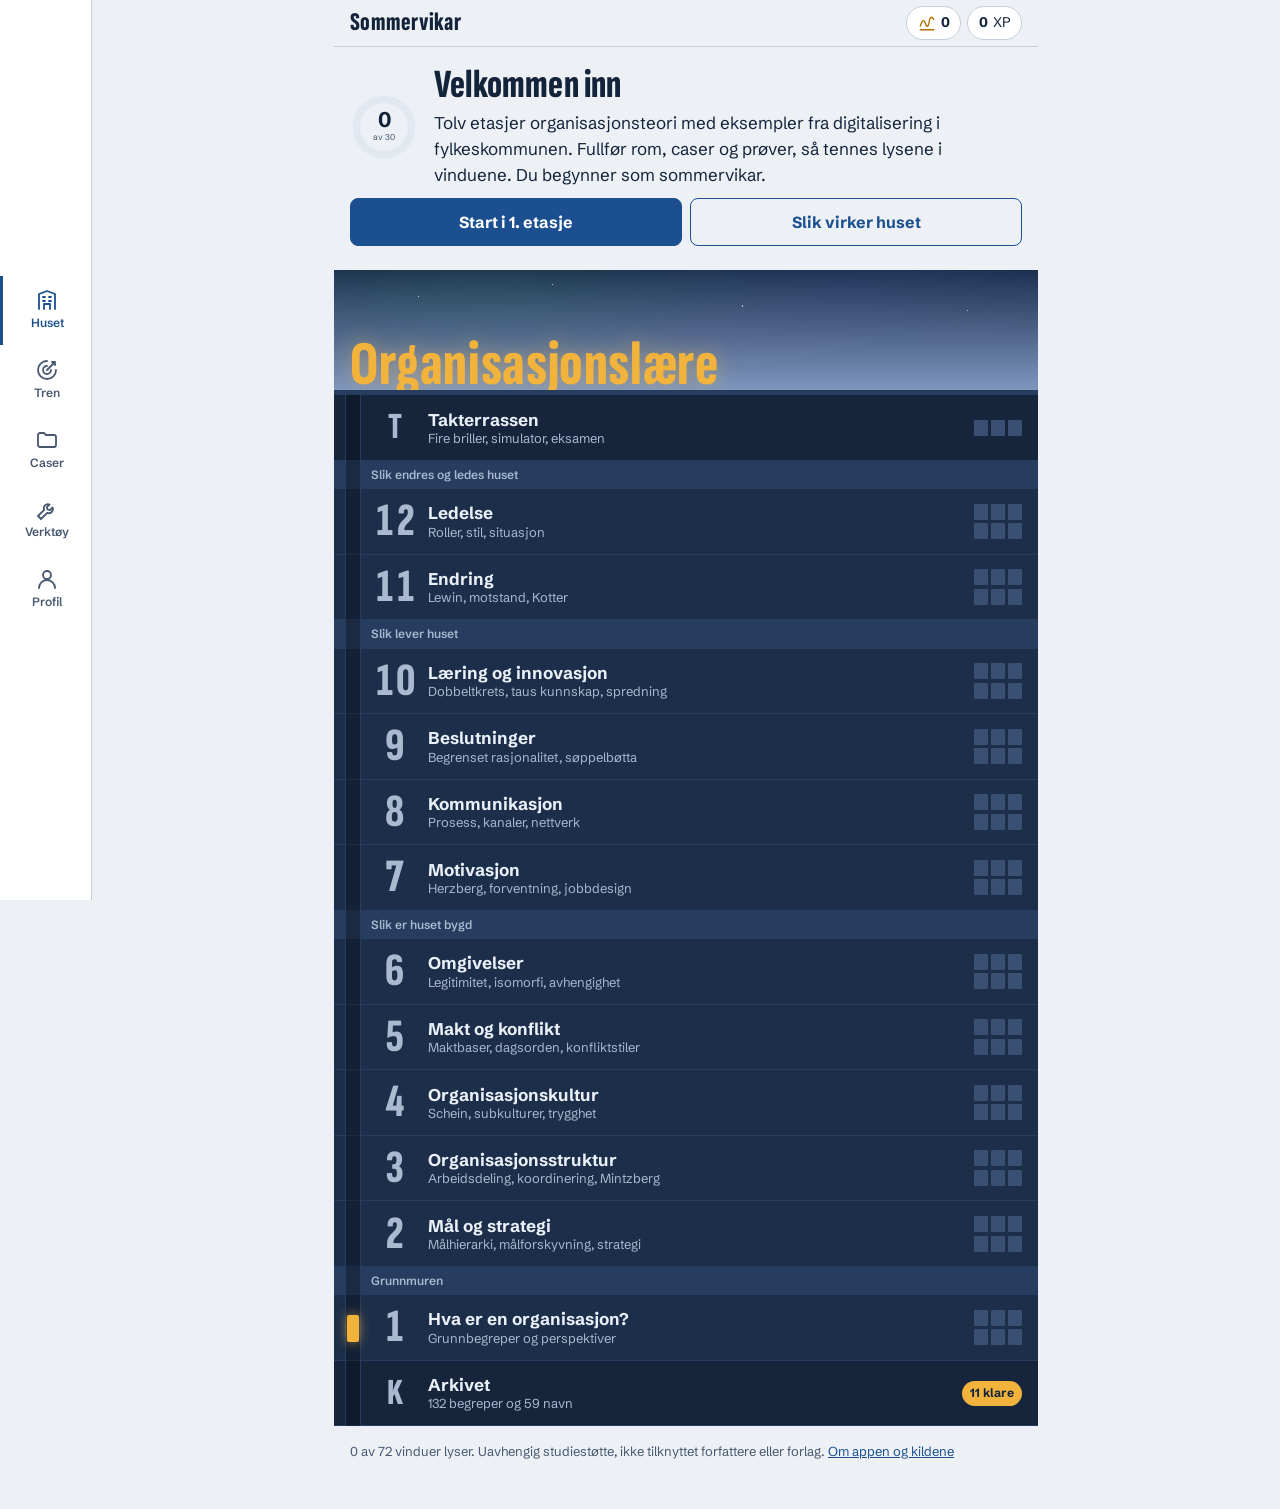
==== commit 9226b286: "Gi appen navnet Organisasjonslære Co-Authored-By: Claude Opus 5.5 <noreply@anthropic.com> Claude-Ses" ====
--- a/docs/index.html
+++ b/docs/index.html
@@ -3,7 +3,7 @@
 <head>
 <meta charset="utf-8">
 <meta name="viewport" content="width=device-width, initial-scale=1, viewport-fit=cover">
-<title>Fylkeshuset – organisasjonsteori</title>
+<title>Organisasjonslære</title>
 <meta name="description" content="Spillifisert læringsapp i organisasjonsteori med caser fra kommunal og fylkeskommunal digitalisering.">
 <meta name="theme-color" content="#1C2E49">
 <meta name="color-scheme" content="light dark">
@@ -12,7 +12,7 @@
 <link rel="apple-touch-icon" href="icons/apple-touch-icon.png">
 <meta name="apple-mobile-web-app-capable" content="yes">
 <meta name="mobile-web-app-capable" content="yes">
-<meta name="apple-mobile-web-app-title" content="Fylkeshuset">
+<meta name="apple-mobile-web-app-title" content="Organisasjonslære">
 <meta name="apple-mobile-web-app-status-bar-style" content="black-translucent">
 <link rel="preload" href="fonts/schibsted-grotesk-latin-400-normal.woff2" as="font" type="font/woff2" crossorigin>
 <style>
@@ -25,7 +25,7 @@
 </style>
 <style>
 :root{
-  /* Fylkeshuset. Én venstrestilt kolonne. Fasaden er marineblå i begge temaer og er navet i appen.
+  /* Organisasjonslære. Én venstrestilt kolonne. Fasaden er marineblå i begge temaer og er navet i appen.
      Rav er lys i vinduer og framdrift, blått er handling, grønt og rødt er bare riktig og galt. */
   --bg:#EDF1F6; --surface:#FFFFFF; --surface-2:#E1E8F0; --ink:#13233A; --ink-2:#46576E; --line:#C4CFDB;
   --action:#1B4F8F; --on-action:#FFFFFF; --action-soft:#DDE8F5;
@@ -183,7 +183,7 @@
 .sky::before{content:"";position:absolute;inset:0;background:radial-gradient(1.5px 1.5px at 12% 22%,#fff 50%,transparent 51%),radial-gradient(1px 1px at 31% 12%,#fff 50%,transparent 51%),radial-gradient(1.5px 1.5px at 58% 30%,#fff 50%,transparent 51%),radial-gradient(1px 1px at 74% 14%,#fff 50%,transparent 51%),radial-gradient(1px 1px at 90% 34%,#fff 50%,transparent 51%);opacity:.7}
 .au{position:absolute;inset:-45% -15% 5% -15%;background:radial-gradient(55% 55% at 28% 45%,rgba(98,224,160,.95),transparent 70%),radial-gradient(45% 50% at 68% 35%,rgba(110,170,255,.75),transparent 70%),radial-gradient(35% 45% at 52% 60%,rgba(176,124,240,.55),transparent 70%);filter:blur(16px);opacity:calc(var(--aur,.2) * var(--aur-k));animation:drift 18s ease-in-out infinite alternate}
 @keyframes drift{from{transform:translateX(-4%) skewX(-6deg)}to{transform:translateX(4%) skewX(7deg)}}
-.skilt{position:absolute;left:1rem;bottom:-.42rem;font:800 3.9rem/1 var(--f-display);color:var(--glow);letter-spacing:.015em;text-shadow:0 0 22px rgba(245,188,75,.45)}
+.skilt{position:absolute;left:1rem;bottom:-.42rem;font:800 clamp(2.4rem,13.5vw,3.9rem)/1 var(--f-display);color:var(--glow);letter-spacing:.01em;text-shadow:0 0 22px rgba(245,188,75,.45)}
 .bldg{position:relative;margin:0 -1rem;background:var(--facade);color:var(--facade-ink);border-top:5px solid var(--facade-2)}
 .shaft{position:absolute;left:.7rem;top:0;bottom:0;width:1rem;background:rgba(3,8,16,.35);border-inline:1px solid var(--facade-2)}
 .car{position:absolute;left:1px;right:1px;top:0;height:1.7rem;background:var(--glow);border-radius:2px;box-shadow:0 0 12px rgba(245,188,75,.6);transition:top 1s cubic-bezier(.3,.1,.2,1)}
@@ -397,7 +397,7 @@
 <a class="skip" href="#view">Hopp til innholdet</a>
 <div class="app">
   <header class="top">
-    <a class="merke" href="#huset">Fylkeshuset</a>
+    <a class="merke" href="#huset">Organisasjonslære</a>
     <div class="chips"><a class="chip" href="#profil" id="chip-st"></a><a class="chip" href="#profil" id="chip-xp"></a></div>
   </header>
   <main id="view" tabindex="-1"></main>
@@ -413,7 +413,7 @@
 <div id="toasts" class="toasts" role="status" aria-live="polite"></div>
 <script>
 'use strict';
-/* Fylkeshuset – faginnhold, etasje 1–3.
+/* Organisasjonslære – faginnhold, etasje 1–3.
    Tekstkort har h (overskrift), b (brødtekst), ex (i praksis), fig (modell), src (kilde).
    Spørsmål har ty: mc (a[0] er riktig), tf (sant), multi (ok/no), match (pairs), order (items i riktig rekkefølge),
    sort (cats + items [tekst, kategori]), gap (q med ___, a[0] er riktig). */
@@ -509,7 +509,7 @@
       why: `Organisasjoner søker legitimitet, ikke bare effektivitet. Du møter dette igjen i sjette etasje.` }
   ],
   kase: {
-    t: `Første uke på Fylkeshuset`,
+    t: `Første uke i Skarvøy fylkeskommune`,
     intro: `Du er nyansatt digitaliseringsrådgiver i Skarvøy fylkeskommune. Lederen din, Marit Aune, gir deg et oppdrag første dag: Den nye digitale søknaden om skoleskyss brukes av under halvparten av elevene. Finn ut hvorfor.`,
     steps: [
       { s: `Hvor starter du?`,
@@ -792,7 +792,7 @@
   read: [`Jacobsen og Thorsvik, Hvordan organisasjoner fungerer: kapitlet om organisasjonsstruktur`, `Mintzberg (1979), The Structuring of Organizations`, `Burns og Stalker (1961), The Management of Innovation`]
 });
 
-/* Fylkeshuset – faginnhold, etasje 4–6 */
+/* Organisasjonslære – faginnhold, etasje 4–6 */
 
 F.push({
   n: 4, id: 'f4', zone: 1,
@@ -1165,7 +1165,7 @@
   read: [`Jacobsen og Thorsvik, Hvordan organisasjoner fungerer: kapitlet om organisasjonens omgivelser`, `Røvik (2007), Trender og translasjoner`, `DiMaggio og Powell (1983), The Iron Cage Revisited`, `Christensen mfl., Organisasjonsteori for offentlig sektor: kapitlet om myteperspektivet`]
 });
 
-/* Fylkeshuset – faginnhold, etasje 7–9 */
+/* Organisasjonslære – faginnhold, etasje 7–9 */
 
 F.push({
   n: 7, id: 'f7', zone: 2,
@@ -1537,7 +1537,7 @@
   read: [`Jacobsen og Thorsvik, Hvordan organisasjoner fungerer: kapitlet om beslutninger`, `Cohen, March og Olsen (1972), A Garbage Can Model of Organizational Choice`, `Kahneman, Tenke, fort og langsomt`]
 });
 
-/* Fylkeshuset – faginnhold, etasje 10–12 */
+/* Organisasjonslære – faginnhold, etasje 10–12 */
 
 F.push({
   n: 10, id: 'f10', zone: 2,
@@ -1916,7 +1916,7 @@
   read: [`Jacobsen og Thorsvik, Hvordan organisasjoner fungerer: kapitlet om ledelse`, `Strand, Ledelse, organisasjon og kultur`, `Yukl, Leadership in Organizations`]
 });
 
-/* Fylkeshuset – begreper, navn, modeller, brillecaser, simulator, eksamen, nivåer og merker */
+/* Organisasjonslære – begreper, navn, modeller, brillecaser, simulator, eksamen, nivåer og merker */
 
 const ZONES = [`Grunnmuren`, `Slik er huset bygd`, `Slik lever huset`, `Slik endres og ledes huset`];
 
@@ -2206,8 +2206,8 @@
       { se: `For noen betyr forslaget at ledelsen ikke stoler på avdelingene. For andre er det et tegn på at fylkeskommunen endelig opptrer som én organisasjon.`, grep: `Fortell hvorfor: hva skal bli bedre for innbyggere og ansatte? Vis fram de første prosjektene som fikk fart fordi de ble løftet opp.`, blind: `Fortellinger uten reelle midler og mandat blir tomme ritualer.` }
     ],
     sort: [[`«Vi må få på plass mandat og terskelverdier før første møte.»`, 0], [`«Ildsjelene våre mister lysten når alt må søkes om.»`, 1], [`«Utdanning får fire plasser, og vi får én. Hvem tror du vinner?»`, 2], [`«Folk leser dette som at de ikke blir stolt på.»`, 3], [`«Styremedlemmene trenger tid til å sette seg inn i andres fag.»`, 1], [`«Den som skriver kriteriene, bestemmer i praksis.»`, 2]] },
-  { id: 'l2', t: `Rent bord i Fylkeshuset`,
-    text: `Fylkeshuset skal bygges om til aktivitetsbaserte arbeidsplasser. Ingen får fast plass. Cellekontorene forsvinner, og alle skal rydde pulten ved dagens slutt. Eiendomsavdelingen viser til at bare halvparten av plassene er i bruk en vanlig dag. Mange ansatte er opprørte.`,
+  { id: 'l2', t: `Rent bord i administrasjonsbygget`,
+    text: `Administrasjonsbygget skal bygges om til aktivitetsbaserte arbeidsplasser. Ingen får fast plass. Cellekontorene forsvinner, og alle skal rydde pulten ved dagens slutt. Eiendomsavdelingen viser til at bare halvparten av plassene er i bruk en vanlig dag. Mange ansatte er opprørte.`,
     lenses: [
       { se: `Halvparten av arealet står tomt. Ny løsning gir lavere kostnader og plasserer folk etter oppgave i stedet for etter enhet.`, grep: `Lag tydelige regler for soner, booking og oppbevaring. Sørg for at teamene vet hvor de finner hverandre.`, blind: `Ser arealeffektivitet, men ikke hva kontoret betyr for konsentrasjon og tilhørighet.` },
       { se: `Folk mister et sted som er deres. Noen trenger ro for å gjøre jobben. Andre frykter at de aldri finner kollegene sine.`, grep: `Kartlegg hva ulike oppgaver krever. Involver ansatte i utformingen, og tilpass for dem som har særlige behov.`, blind: `Kan ende med så mange unntak at løsningen aldri blir gjennomført.` },
@@ -2401,7 +2401,7 @@
 const INT = [0, 1, 2, 4, 8, 16]; // dager mellom repetisjoner per boks
 
 /* ===================== Tilstand og lagring ===================== */
-const KEY = 'fylkeshuset.v1';
+const KEY = 'organisasjonslaere.v1';
 const fresh = () => ({ v: 1, up: 0, rst: 0, xp: 0, goal: 30, fr: 1, days: {}, frz: {}, done: {}, q: {}, cards: {}, notes: {}, badges: {}, seen: {}, daily: {},
   tools: { used: {} }, stat: { combo: 0, tutor: 0, sims: 0, refl: 0, mis: 0, exam: 0 }, set: { sound: false, rate: 1, auto: false, ts: 0, lb: false } });
 function norm(s) { const f = fresh(), o = Object.assign(f, s || {}); for (const k of ['days', 'frz', 'done', 'q', 'cards', 'notes', 'badges', 'seen', 'daily']) if (!o[k] || typeof o[k] !== 'object') o[k] = {};
@@ -2465,12 +2465,12 @@
 };
 
 // Sikkerhetskopi: framdriften ligger i nettleseren, så den kan flyttes mellom enheter som fil
-function backupSave() { save(); DL.save(`fylkeshuset-sikkerhetskopi-${today()}.json`, JSON.stringify(S), 'application/json'); }
+function backupSave() { save(); DL.save(`organisasjonslaere-sikkerhetskopi-${today()}.json`, JSON.stringify(S), 'application/json'); }
 function backupLoad(file) {
   if (!file) return; if (file.size > 3e6) return toast('Filen er for stor til å være en sikkerhetskopi.', 'info');
   const r = new FileReader();
   r.onload = () => { let o = null; try { o = JSON.parse(r.result); } catch (e) {}
-    if (!o || o.v !== 1 || typeof o.xp !== 'number') return toast('Filen er ikke en sikkerhetskopi fra Fylkeshuset.', 'info');
+    if (!o || o.v !== 1 || typeof o.xp !== 'number') return toast('Filen er ikke en sikkerhetskopi fra Organisasjonslære.', 'info');
     S = norm(mergeState(S, norm(o))); settle(); save(); applySettings(); render(false); toast('Sikkerhetskopien er hentet inn.', 'check'); };
   r.onerror = () => toast('Filen kunne ikke leses.', 'info'); r.readAsText(file);
 }
@@ -2479,7 +2479,7 @@
 const Inst = { ev: null,
   init() {
     window.addEventListener('beforeinstallprompt', e => { e.preventDefault(); this.ev = e; flag('can-install'); });
-    window.addEventListener('appinstalled', () => { this.ev = null; flag('can-install', false); toast('Fylkeshuset er installert.', 'house'); });
+    window.addEventListener('appinstalled', () => { this.ev = null; flag('can-install', false); toast('Organisasjonslære er installert.', 'house'); });
     if (this.standalone()) flag('is-app');
     if ('serviceWorker' in navigator && window.isSecureContext) navigator.serviceWorker.register('sw.js').catch(() => {});
   },
@@ -2697,7 +2697,7 @@
   load(); Ov.open(ov); autoSay();
 }
 
-/* Fylkeshuset – tegninger av modellene. Hver klikkbar del er en <g class="mp" data-part>. */
+/* Organisasjonslære – tegninger av modellene. Hver klikkbar del er en <g class="mp" data-part>. */
 const drawModel = (() => {
   const t = (x, y, s, cls) => `<text x="${x}" y="${y}" text-anchor="middle"${cls ? ` class="${cls}"` : ''}>${s}</text>`;
   const rot = (x, y, s) => `<text x="${x}" y="${y}" text-anchor="middle" transform="rotate(-90 ${x} ${y})" class="sm">${s}</text>`;
@@ -2952,7 +2952,7 @@
     <div><dt>Etasjer</dt><dd>Hver etasje er et tema i organisasjonsteorien. Ta dem i rekkefølge, eller gå dit du trenger.</dd></div>
     <div><dt>Vinduer</dt><dd>Hver etasje har seks vinduer: tre rom, en case, en etasjeprøve og en refleksjon. Fullfør aktiviteten, så tennes lyset.</dd></div>
     <div><dt>Les, lytt, se og gjør</dt><dd>Rommene kan leses eller leses opp. Modellene kan du trykke på. Caser, simulator og verktøy lar deg bruke teorien.</dd></div>
-    <div><dt>Som app</dt><dd>Under Profil kan du legge Fylkeshuset på hjemskjermen. Da virker den også uten nett. Framdriften lagres på enheten, og du kan ta sikkerhetskopi.</dd></div>
+    <div><dt>Som app</dt><dd>Under Profil kan du legge Organisasjonslære på hjemskjermen. Da virker den også uten nett. Framdriften lagres på enheten, og du kan ta sikkerhetskopi.</dd></div>
     <div><dt>Dagens økt</dt><dd>Fem minutter med blandet repetisjon. Det du husker dårligst, kommer oftest tilbake.</dd></div>
     <div><dt>Nordlys</dt><dd>Når du når dagsmålet flere dager på rad, blir nordlyset over huset sterkere. En avspaseringsdag redder rekka hvis du glipper en dag.</dd></div>
     <div><dt>Titler</dt><dd>Poengene gir deg nye titler i Skarvøy fylkeskommune, fra sommervikar til fylkeskommunedirektør.</dd></div></dl></article></div></div><div class="ov-foot"><button class="btn wide" data-act="close">Da går jeg inn</button></div>` });
@@ -3059,7 +3059,7 @@
 const LEARN = `Appen bygger på det forskningen sier virker: du henter fram kunnskapen selv i stedet for å lese om igjen, repetisjonen spres over dager, temaene blandes, tekst kombineres med modeller, og alt knyttes til konkrete eksempler. Du velger form etter situasjonen: les, lytt, se eller gjør. Forskningen støtter ikke at folk har faste læringsstiler, så appen sorterer deg ikke i en.`;
 function route() { const h = (location.hash || '').slice(1), m = h.match(/^etasje-(\d+)$/); if (m && F[+m[1] - 1]) return { v: 'floor', f: F[+m[1] - 1] }; return { v: ['huset', 'tren', 'caser', 'verktoy', 'profil', 'arkiv', 'tak'].includes(h) ? h : 'huset' }; }
 function chips() { const st = streak(), a = $('#chip-st'), b = $('#chip-xp'), mk = $('.merke'); if (!a || !b) return;
-  if (mk) { const home = CUR.v === 'huset'; mk.textContent = home ? level().t : 'Fylkeshuset'; mk.setAttribute('href', home ? '#profil' : '#huset'); if (home) mk.setAttribute('aria-label', 'Tittelen din i Skarvøy: ' + level().t); else mk.setAttribute('aria-label', 'Fylkeshuset, til etasjeoversikten'); } a.innerHTML = icon('aurora', 18) + `<b>${st}</b>`; a.setAttribute('aria-label', `${st} ${st === 1 ? 'dag' : 'dager'} på rad`); b.innerHTML = `<b>${S.xp}</b> XP`; b.setAttribute('aria-label', `${S.xp} erfaringspoeng. Tittel: ${level().t}`); }
+  if (mk) { const home = CUR.v === 'huset'; mk.textContent = home ? level().t : 'Organisasjonslære'; mk.setAttribute('href', home ? '#profil' : '#huset'); if (home) mk.setAttribute('aria-label', 'Tittelen din i Skarvøy: ' + level().t); else mk.setAttribute('aria-label', 'Organisasjonslære, til etasjeoversikten'); } a.innerHTML = icon('aurora', 18) + `<b>${st}</b>`; a.setAttribute('aria-label', `${st} ${st === 1 ? 'dag' : 'dager'} på rad`); b.innerHTML = `<b>${S.xp}</b> XP`; b.setAttribute('aria-label', `${S.xp} erfaringspoeng. Tittel: ${level().t}`); }
 function render(top) {
   CUR = route(); $('#view').innerHTML = VIEWS[CUR.v](CUR);
   const tab = ['floor', 'tak', 'arkiv'].includes(CUR.v) ? 'huset' : CUR.v;
@@ -3083,7 +3083,7 @@
       <div class="tb">${isNew ? `<button class="btn wide" data-act="go" data-k="f1r1">Start i 1. etasje</button><button class="btn ghost wide" data-act="howto">Slik virker huset</button>`
         : `${did || early ? '' : `<button class="btn wide" data-act="daily">Start dagens økt</button>`}${ns ? `<button class="btn ${did || early ? '' : 'ghost '}wide" data-act="go" data-k="${ns.key}">${esc(ns.label)}</button>` : `<a class="btn ghost wide" href="#tak">Gå til Takterrassen</a>`}${!did && early ? `<button class="btn ghost wide" data-act="daily">Ta dagens økt likevel</button>` : ''}`}</div>
     </section>
-    <div class="sky" style="--aur:${Math.min(1, 0.18 + st * 0.12).toFixed(2)}" aria-hidden="true"><div class="au"></div><div class="skilt">Fylkeshuset</div></div>
+    <div class="sky" style="--aur:${Math.min(1, 0.18 + st * 0.12).toFixed(2)}" aria-hidden="true"><div class="au"></div><div class="skilt">Organisasjonslære</div></div>
     <nav class="bldg" aria-label="Etasjeoversikt"><div class="shaft" aria-hidden="true"><div class="car" id="car"></div></div>
       <a class="fl sp${takOn ? ' lit' : ''}" href="#tak" aria-label="Takterrassen: fire briller, simulator og eksamenstrening"><span class="no">T</span><span class="tx"><span class="ti">Takterrassen</span><span class="su">Fire briller, simulator, eksamen</span></span><span class="win w3" aria-hidden="true"><i class="${lensAll ? 'on' : ''}"></i><i class="${S.done.sim != null ? 'on' : ''}"></i><i class="${S.stat.exam ? 'on' : ''}"></i></span></a>
       ${rows}
@@ -3168,13 +3168,13 @@
         <label class="rng" for="set-rate"><span><strong>Lesehastighet</strong> <output id="rate-out">${S.set.rate.toFixed(1)}</output></span><input type="range" id="set-rate" min="0.7" max="1.5" step="0.1" value="${S.set.rate}" data-in="rate"></label></div>
       <p class="dim no-audio">Opplesning krever en norsk stemme for tekst til tale på enheten. Legg den til i innstillingene for tekst til tale, så dukker valgene opp her.</p>
       </section>
-    <section class="sec no-app"><h2>Bruk Fylkeshuset som app</h2><p>Legg appen på hjemskjermen, så åpner den i fullskjerm og virker uten nett.</p>
+    <section class="sec no-app"><h2>Bruk Organisasjonslære som app</h2><p>Legg appen på hjemskjermen, så åpner den i fullskjerm og virker uten nett.</p>
       <p class="need-install"><button class="btn" data-act="install">${icon('download', 18)} Installer appen</button></p>
       <p class="dim">${Inst.ios() ? 'På iPhone og iPad: Åpne siden i Safari, trykk på Del-knappen og velg «Legg til på Hjem-skjerm».' : 'I Chrome på Android: Åpne menyen med de tre prikkene og velg «Installer app» eller «Legg til på startskjermen».'}</p></section>
     <section class="sec"><h2>Framdrift og sikkerhetskopi</h2><p>Framdriften lagres bare på denne enheten. Ta en sikkerhetskopi før du bytter telefon, eller hvis du vil fortsette på PC. Henter du inn en kopi, slås den sammen med det som allerede ligger her.</p>
       <p class="rowb"><button class="btn ghost" data-act="bksave">${icon('download', 18)} Lagre sikkerhetskopi</button><label class="btn ghost" for="bk-f">Hent inn kopi</label><input type="file" id="bk-f" accept=".json,application/json" class="vh2"></p>
       <div id="rst"><button class="btn quiet danger" data-act="reset1">Nullstill framdriften</button></div></section>
-    <section class="sec about"><h2>Om appen</h2><p>${esc(LEARN)}</p><p>Etasjene følger de klassiske hovedtemaene i faget, slik du også finner dem i læreboka til Jacobsen og Thorsvik. Forklaringene er egne sammendrag av kjent faglitteratur og erstatter ikke pensum. Sjekk alltid mot din utgave av boka. Skarvøy fylkeskommune og personene i casene er oppdiktet.</p><p>Appen er uavhengig og ikke tilknyttet forfattere eller forlag. Den er åpen kildekode på <a href="https://github.com/bjoern89/fylkeshuset">GitHub</a>.</p><p><button class="btn ghost" data-act="howto">Slik virker huset</button></p>
+    <section class="sec about"><h2>Om appen</h2><p>${esc(LEARN)}</p><p>Etasjene følger de klassiske hovedtemaene i faget, slik du også finner dem i læreboka til Jacobsen og Thorsvik. Forklaringene er egne sammendrag av kjent faglitteratur og erstatter ikke pensum. Sjekk alltid mot din utgave av boka. Skarvøy fylkeskommune og personene i casene er oppdiktet.</p><p>Appen er uavhengig og ikke tilknyttet forfattere eller forlag. Den er åpen kildekode på <a href="https://github.com/bjoern89/organisasjonslaere">GitHub</a>.</p><p><button class="btn ghost" data-act="howto">Slik virker huset</button></p>
       <h3>Litteratur</h3><ul class="read">${LIT.map(x => `<li>${esc(x)}</li>`).join('')}</ul></section>`;
 };
 
@@ -3195,7 +3195,7 @@
 /* ===================== Handlinger ===================== */
 function goKey(k) { const m = k.match(/^(f\d+)(r\d+|k|t|x)$/); if (!m) return; const f = FL(m[1]); if (!f) return;
   if (m[2][0] === 'r') playRoom(f, f.rooms.find(r => r.id === k)); else if (m[2] === 'k') playCase(f.kase, { key: k, f }); else if (m[2] === 't') playTest(f); else openReflect(f); }
-function notesText() { let out = '# Refleksjonslogg fra Fylkeshuset\n\n';
+function notesText() { let out = '# Refleksjonslogg fra Organisasjonslære\n\n';
   F.forEach(f => { const r = S.notes[f.id + 'x'], m = S.notes[f.id + 'm']; if (r || m) { out += `## ${f.n}. etasje: ${f.t}\n\n`; if (r) out += `Spørsmål: ${f.refl}\n\n${r}\n\n`; if (m) out += `Feltoppdrag: ${f.mission}\n\n${m}\n\n`; } });
   EXAM.forEach((e, i) => { const n = S.notes['ex' + i]; if (n) out += `## Drøfting: ${e.q}\n\n${n}\n\n`; }); return out; }
 const ACT = {
@@ -3210,7 +3210,7 @@
   gallery: () => openGallery(), lens: el => openLens(el.dataset.k), tool: el => openTool(el.dataset.k),
   term: el => { const g = GL.find(x => x.id === el.dataset.k), box = $('#tdef'); if (!g || !box) return; $$('.chipsl .chipb').forEach(b => { const on = b === el; b.classList.toggle('on', on); b.setAttribute('aria-pressed', on); }); box.innerHTML = `<p><strong>${esc(g.t)}.</strong> ${esc(g.d)}</p>`; },
   arktab: el => { ARK.tab = el.dataset.k; render(false); },
-  copynotes: () => copyText(notesText(), 'Loggen er kopiert.'), dlnotes: () => DL.save('refleksjonslogg-fylkeshuset.md', notesText()),
+  copynotes: () => copyText(notesText(), 'Loggen er kopiert.'), dlnotes: () => DL.save('refleksjonslogg-organisasjonslaere.md', notesText()),
   reset1: () => { $('#rst').innerHTML = `<p role="alert"><strong>Vil du nullstille?</strong> All framdrift, alle notater og alt du har lagt inn i verktøyene, slettes.</p><p class="rowb"><button class="btn danger" data-act="reset2">Ja, nullstill</button><button class="btn ghost" data-act="reset0">Avbryt</button></p>`; const b = $('[data-act="reset0"]'); b && b.focus(); },
   reset0: () => { $('#rst').innerHTML = `<button class="btn quiet danger" data-act="reset1">Nullstill framdriften</button>`; },
   reset2: () => { S = fresh(); S.rst = Date.now(); CARY = null; save(); applySettings(); location.hash = '#huset'; render(); toast('Framdriften er nullstilt.', 'info'); }
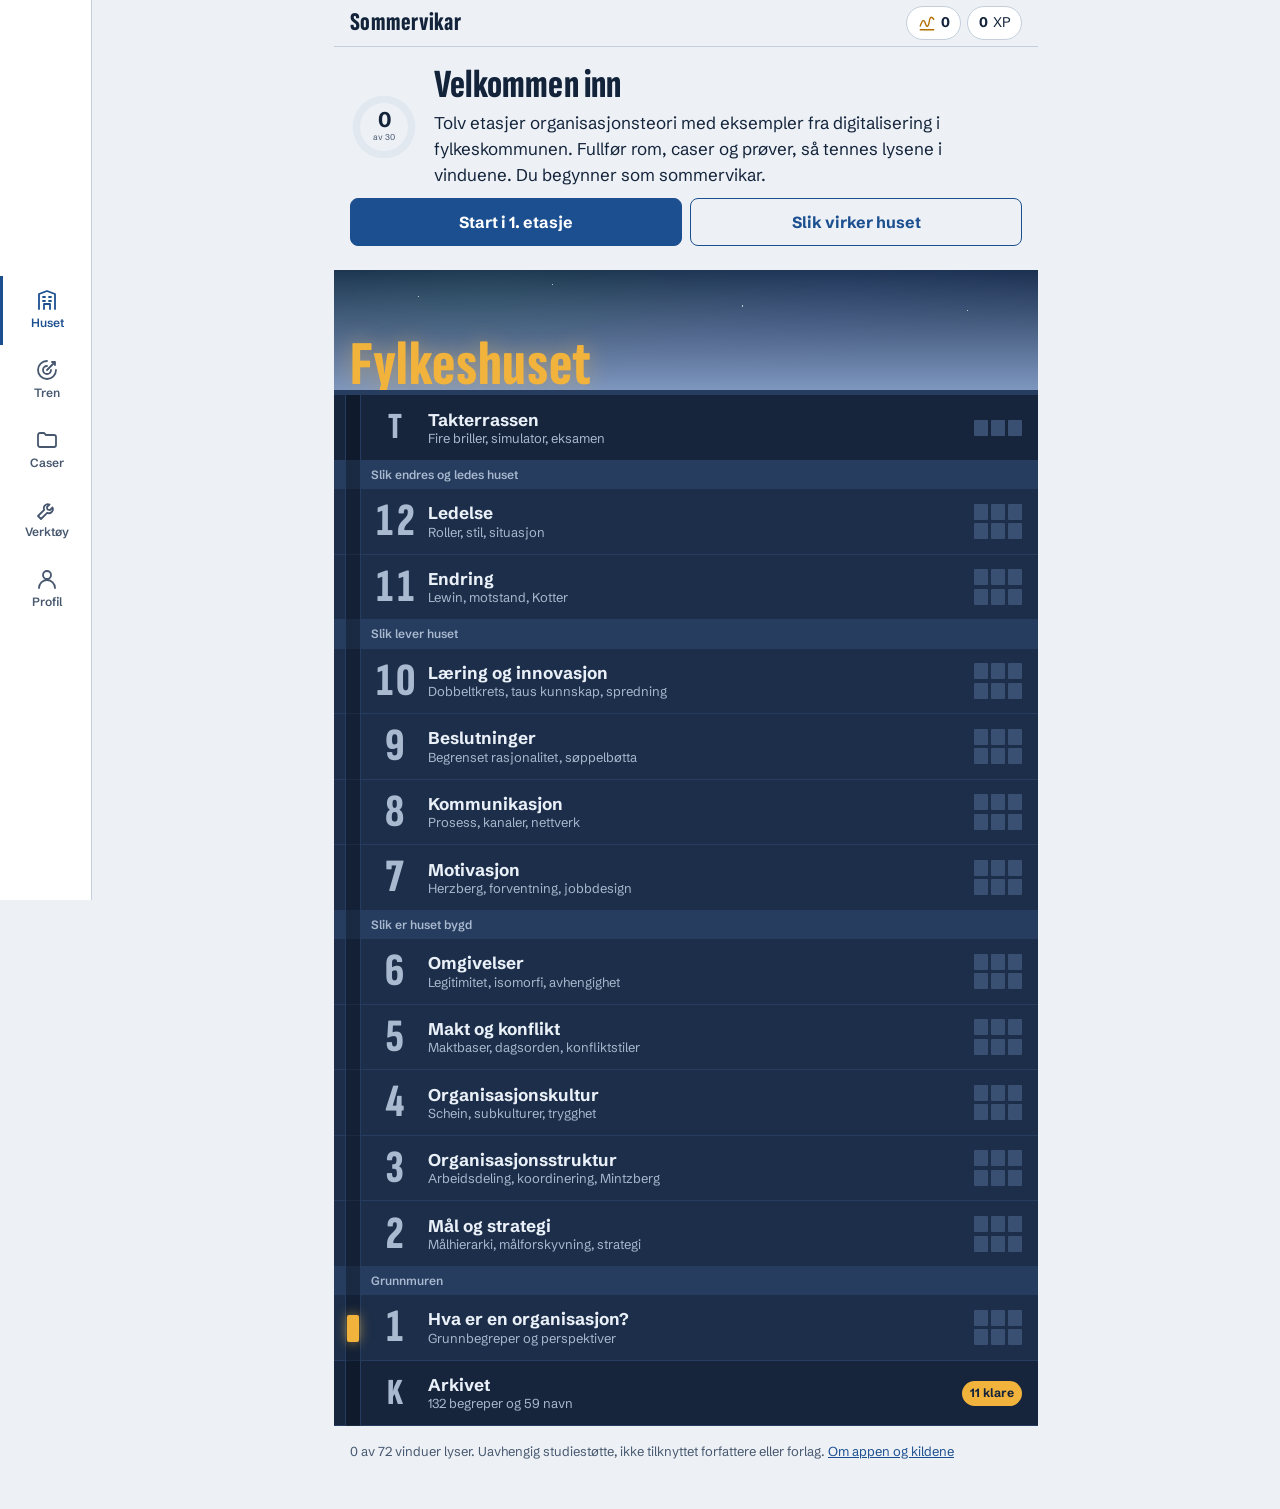
==== commit 1a966dee: "Fylkeshuset tilbake på skiltet på taket Co-Authored-By: Claude Opus 5.5 <noreply@anthropic.com> Clau" ====
--- a/docs/index.html
+++ b/docs/index.html
@@ -3083,7 +3083,7 @@
       <div class="tb">${isNew ? `<button class="btn wide" data-act="go" data-k="f1r1">Start i 1. etasje</button><button class="btn ghost wide" data-act="howto">Slik virker huset</button>`
         : `${did || early ? '' : `<button class="btn wide" data-act="daily">Start dagens økt</button>`}${ns ? `<button class="btn ${did || early ? '' : 'ghost '}wide" data-act="go" data-k="${ns.key}">${esc(ns.label)}</button>` : `<a class="btn ghost wide" href="#tak">Gå til Takterrassen</a>`}${!did && early ? `<button class="btn ghost wide" data-act="daily">Ta dagens økt likevel</button>` : ''}`}</div>
     </section>
-    <div class="sky" style="--aur:${Math.min(1, 0.18 + st * 0.12).toFixed(2)}" aria-hidden="true"><div class="au"></div><div class="skilt">Organisasjonslære</div></div>
+    <div class="sky" style="--aur:${Math.min(1, 0.18 + st * 0.12).toFixed(2)}" aria-hidden="true"><div class="au"></div><div class="skilt">Fylkeshuset</div></div>
     <nav class="bldg" aria-label="Etasjeoversikt"><div class="shaft" aria-hidden="true"><div class="car" id="car"></div></div>
       <a class="fl sp${takOn ? ' lit' : ''}" href="#tak" aria-label="Takterrassen: fire briller, simulator og eksamenstrening"><span class="no">T</span><span class="tx"><span class="ti">Takterrassen</span><span class="su">Fire briller, simulator, eksamen</span></span><span class="win w3" aria-hidden="true"><i class="${lensAll ? 'on' : ''}"></i><i class="${S.done.sim != null ? 'on' : ''}"></i><i class="${S.stat.exam ? 'on' : ''}"></i></span></a>
       ${rows}
